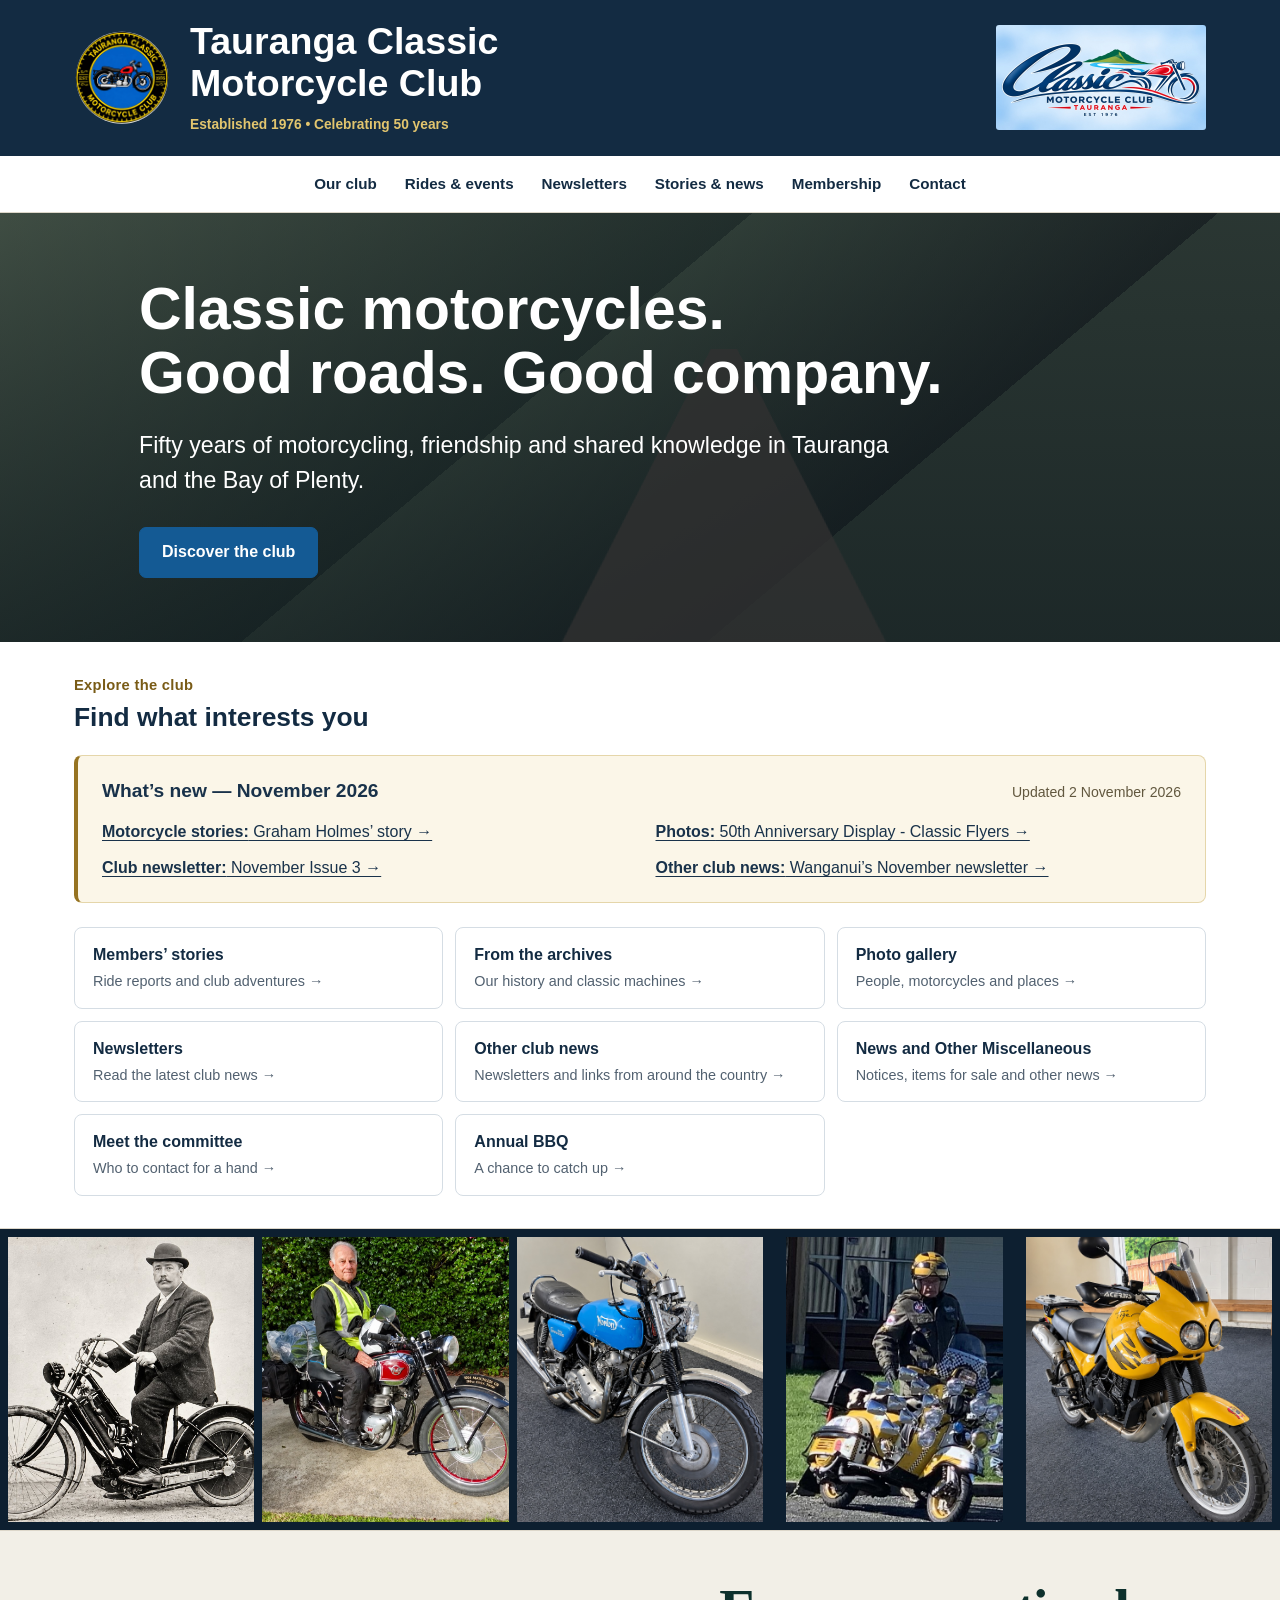
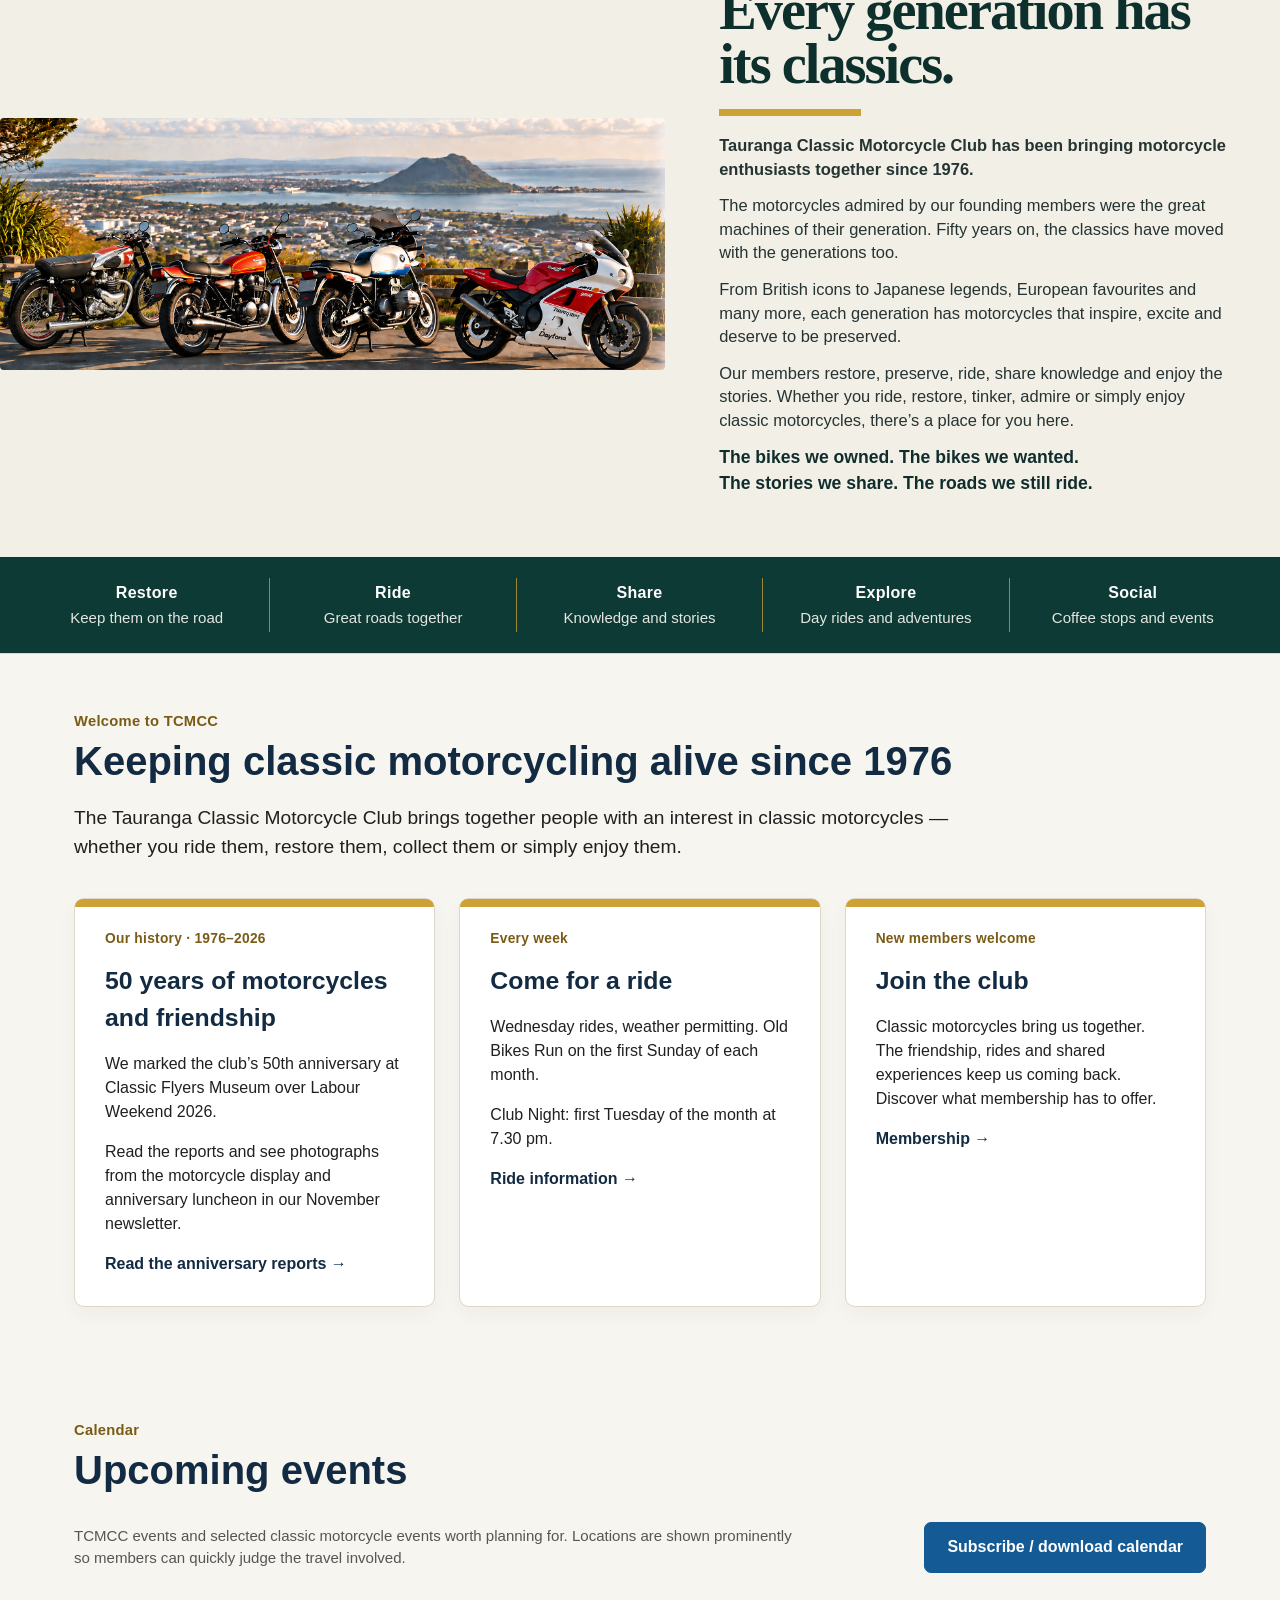
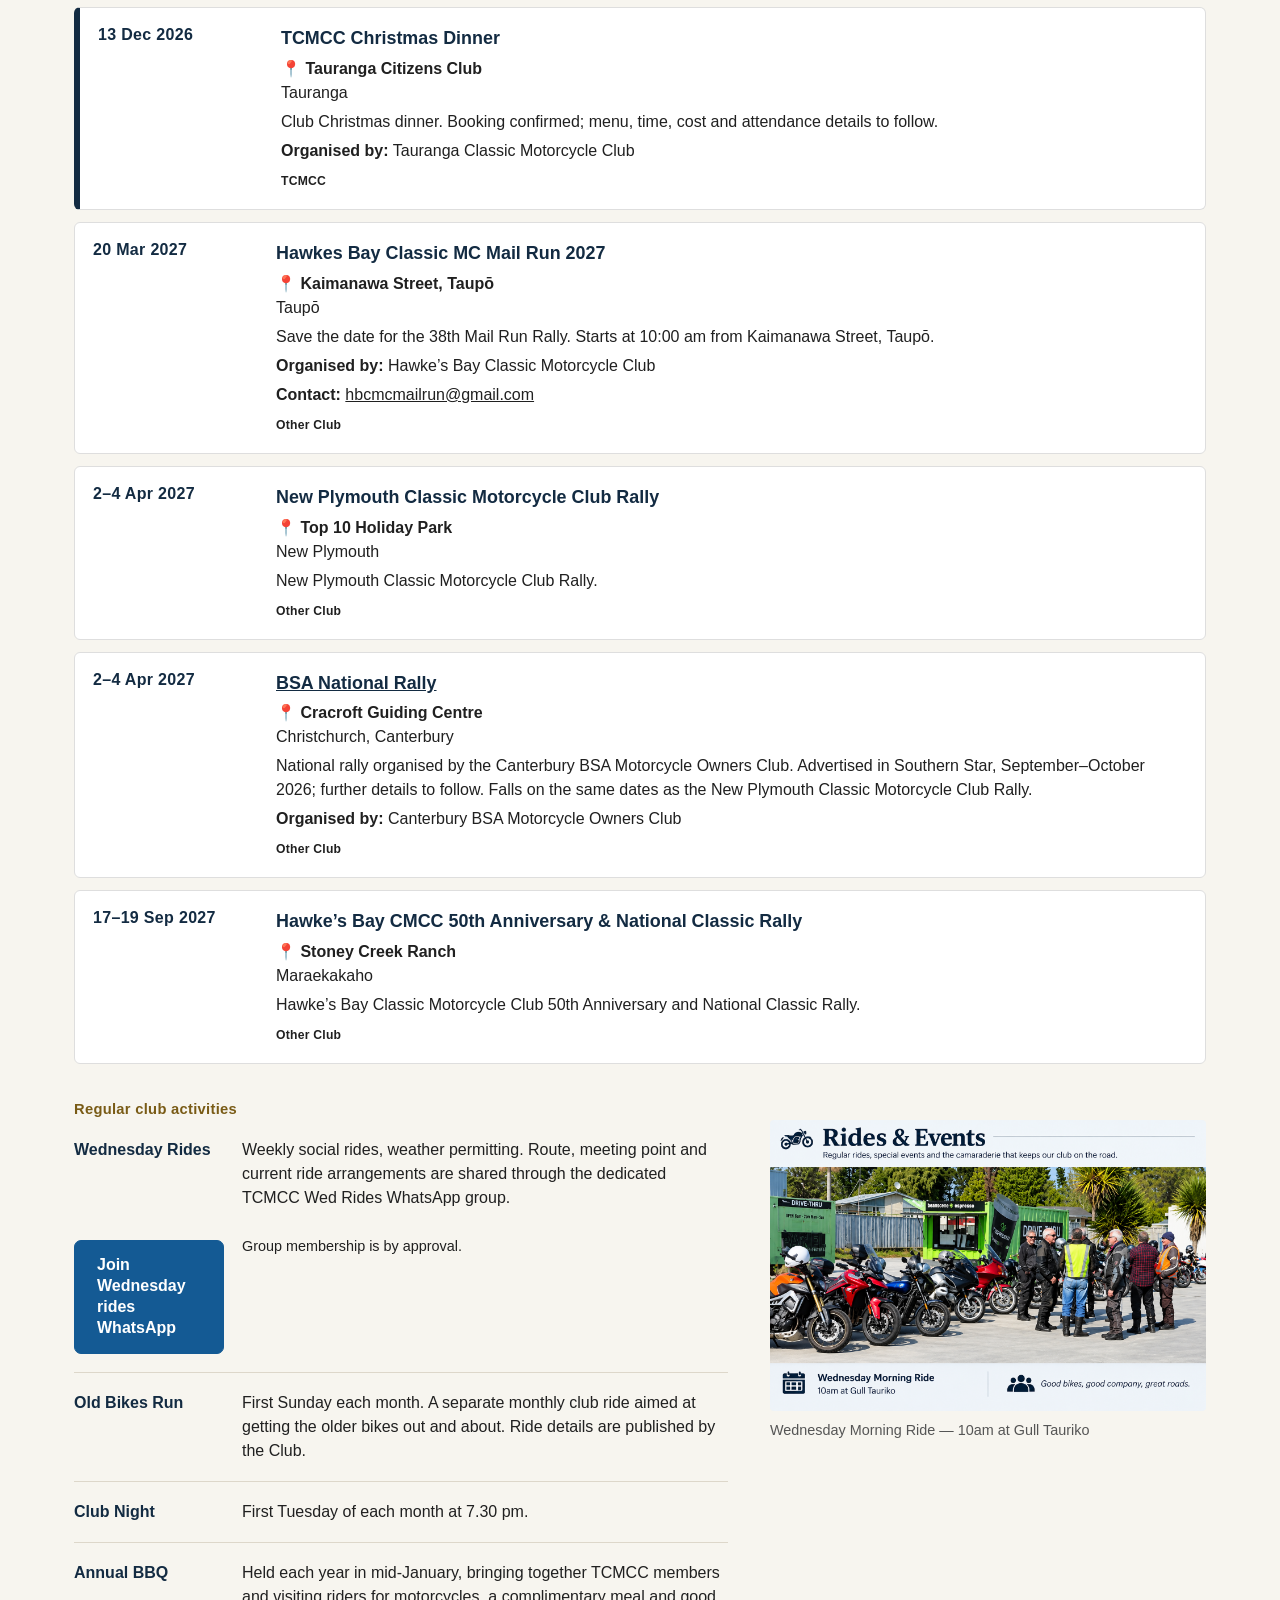
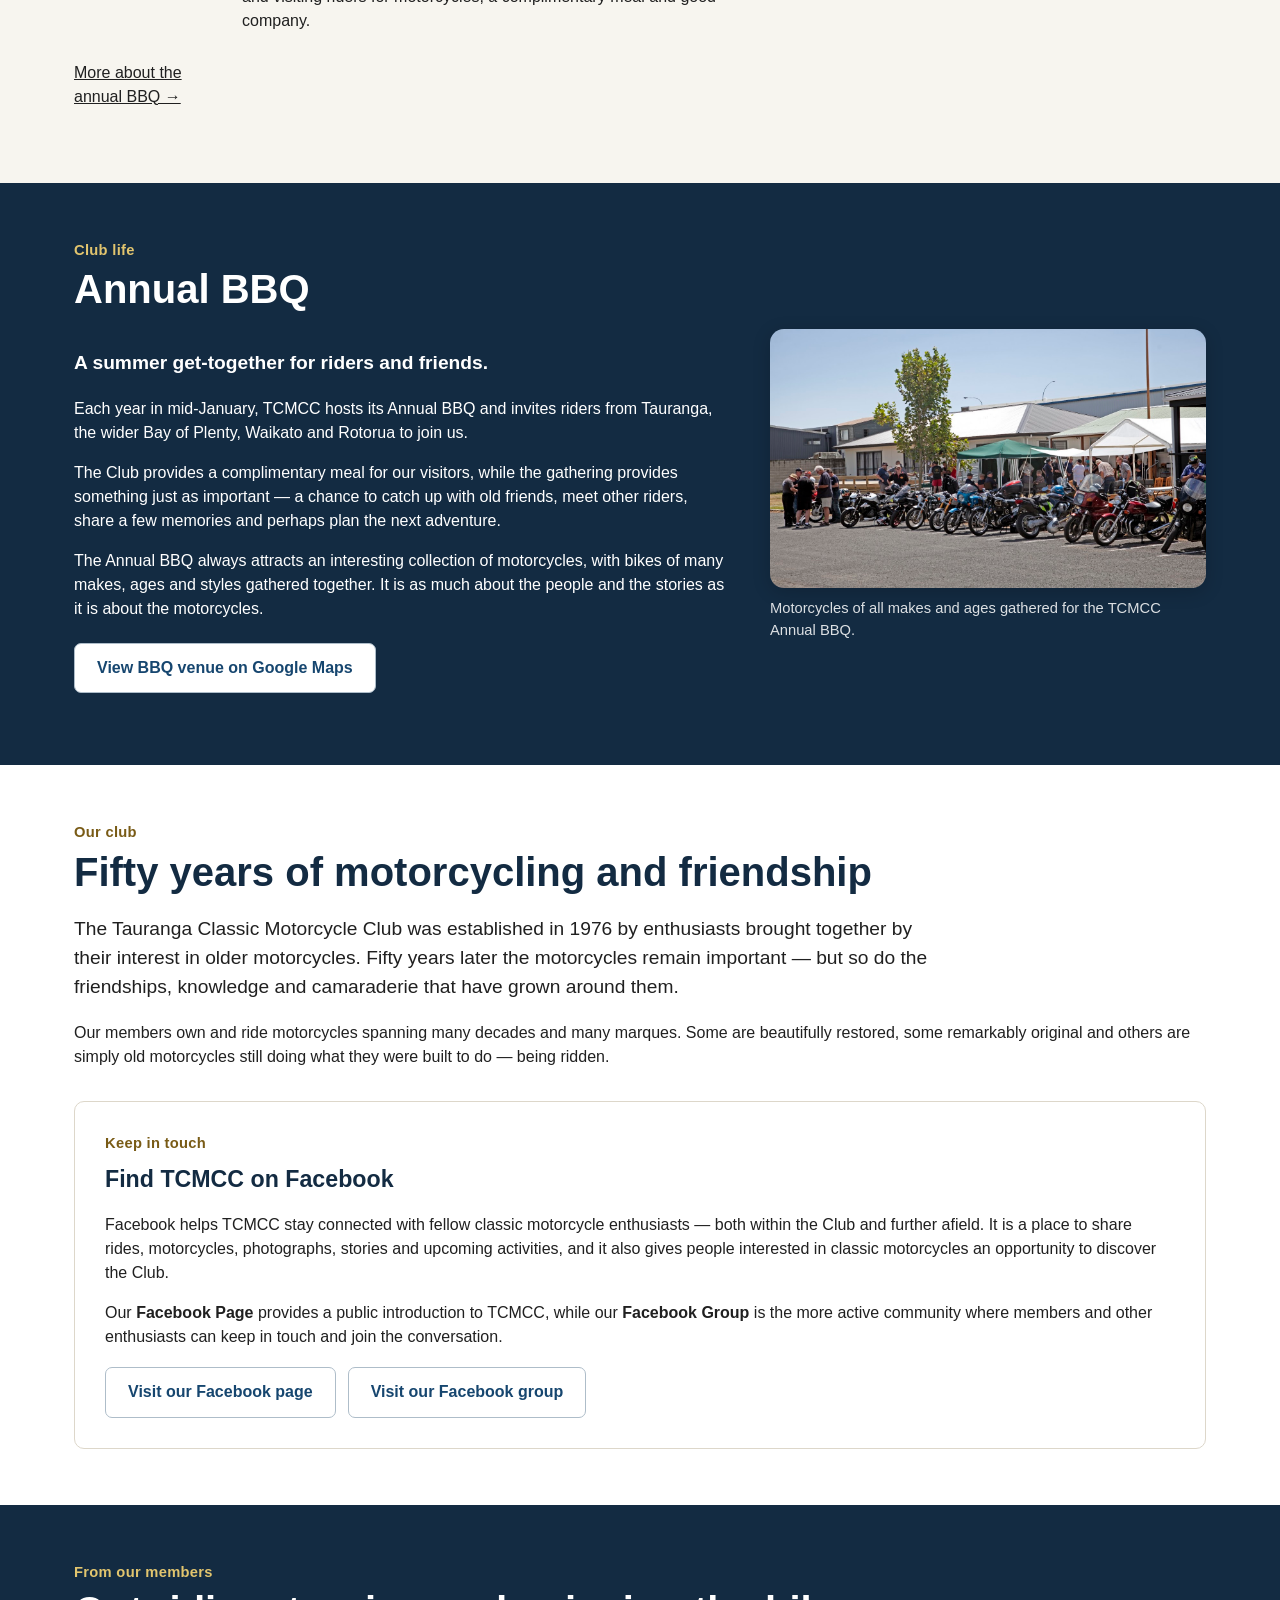
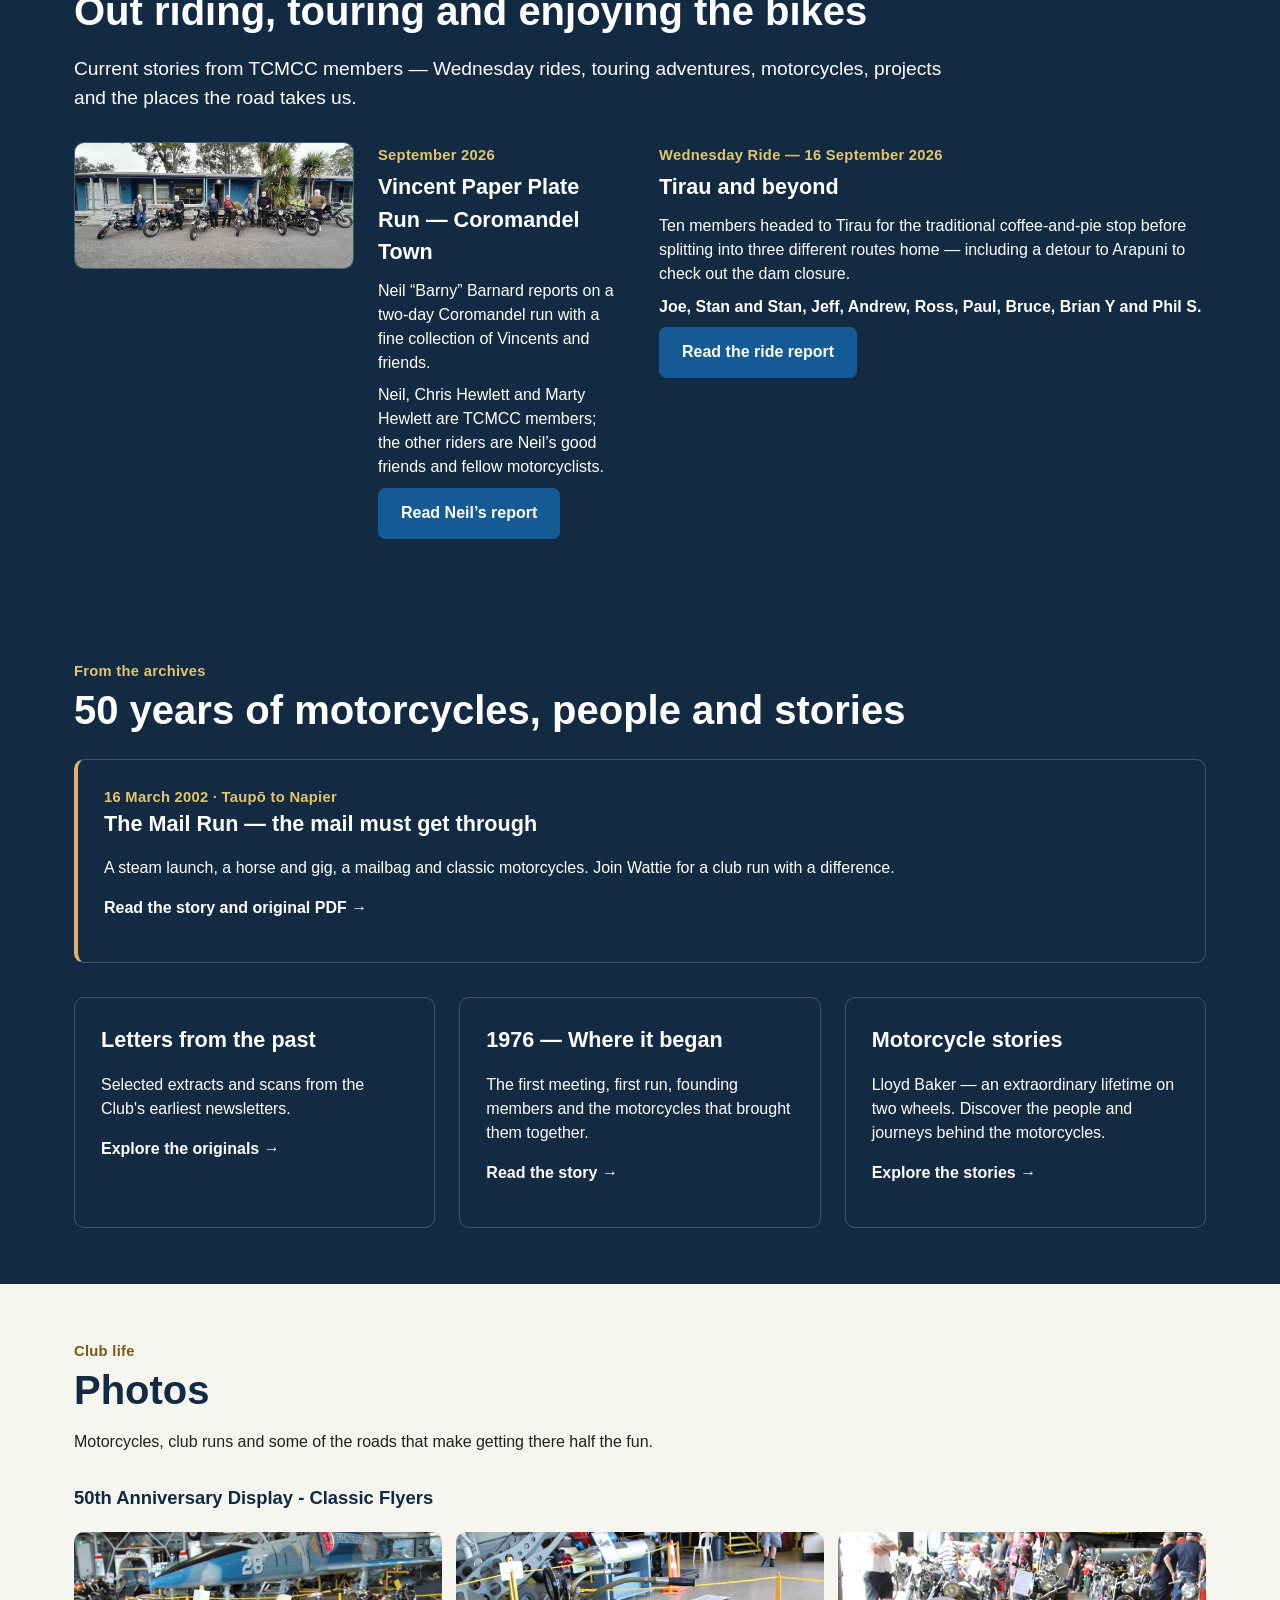
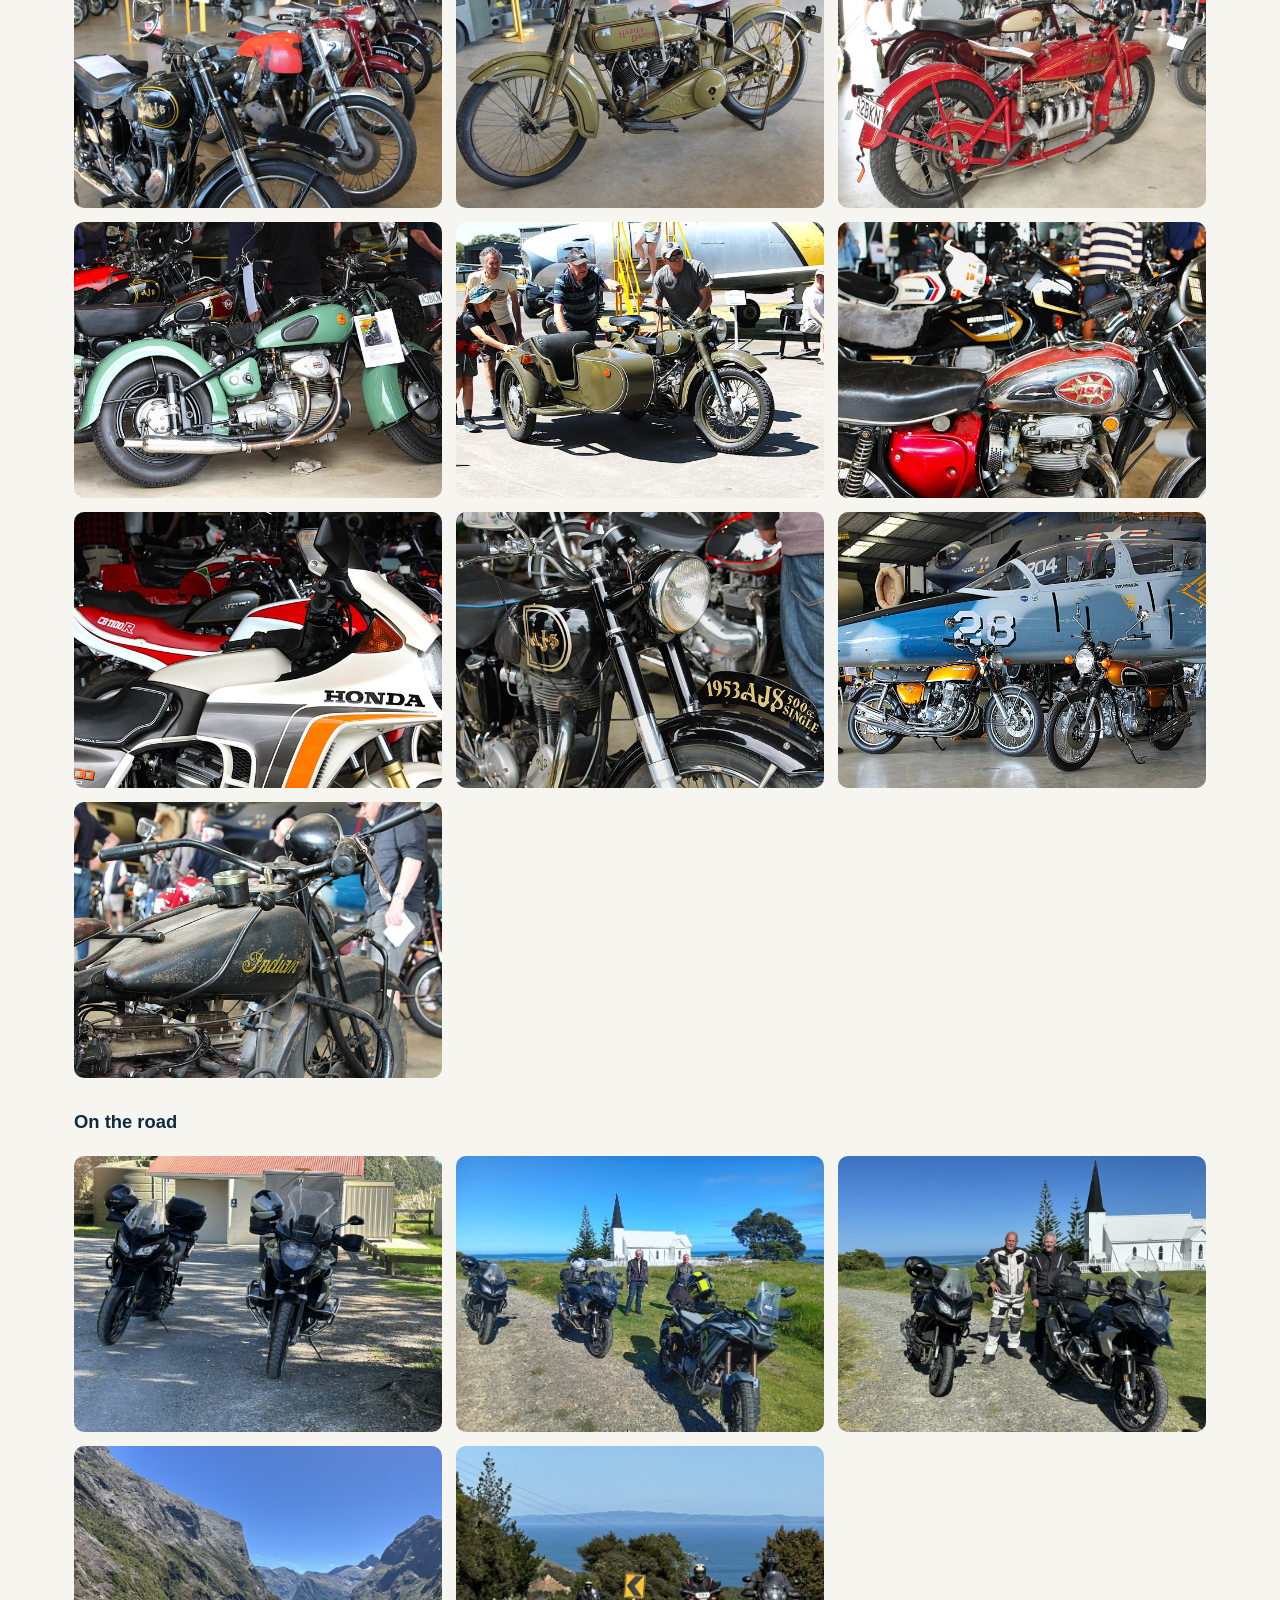
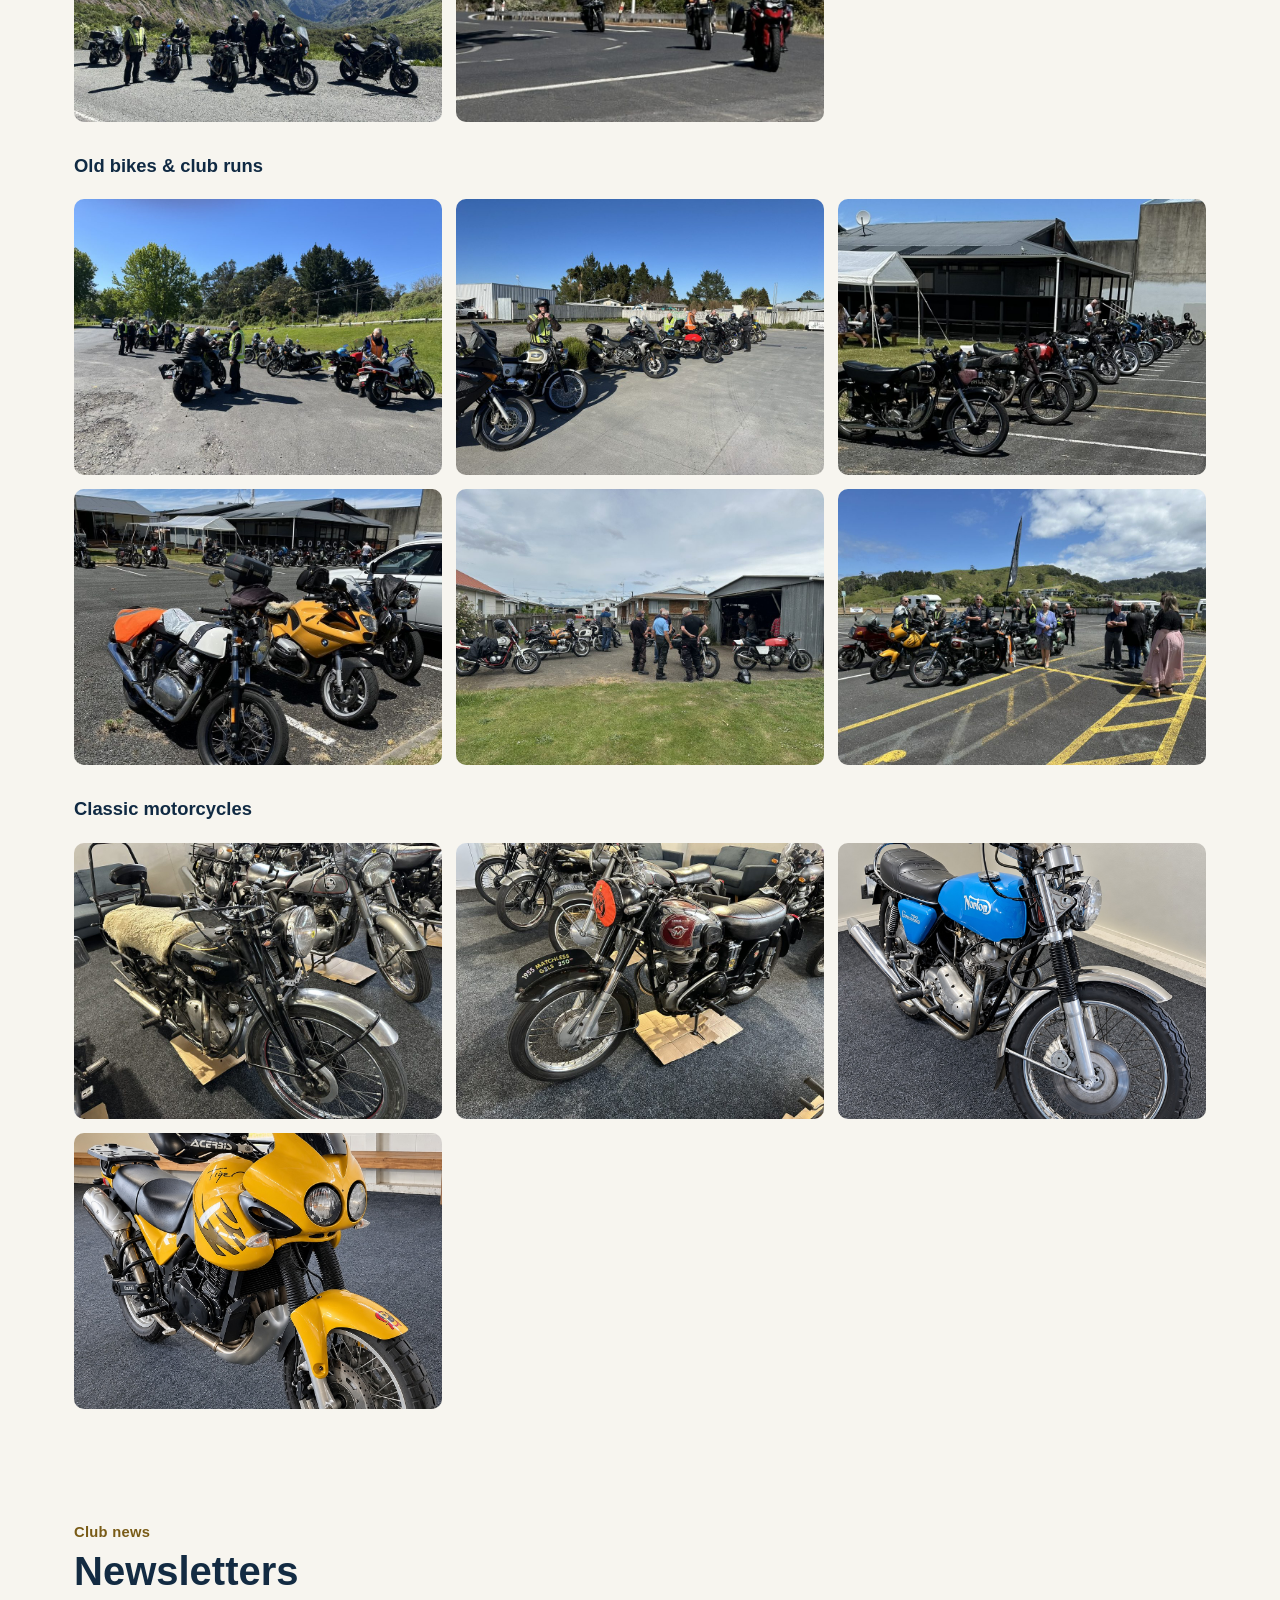
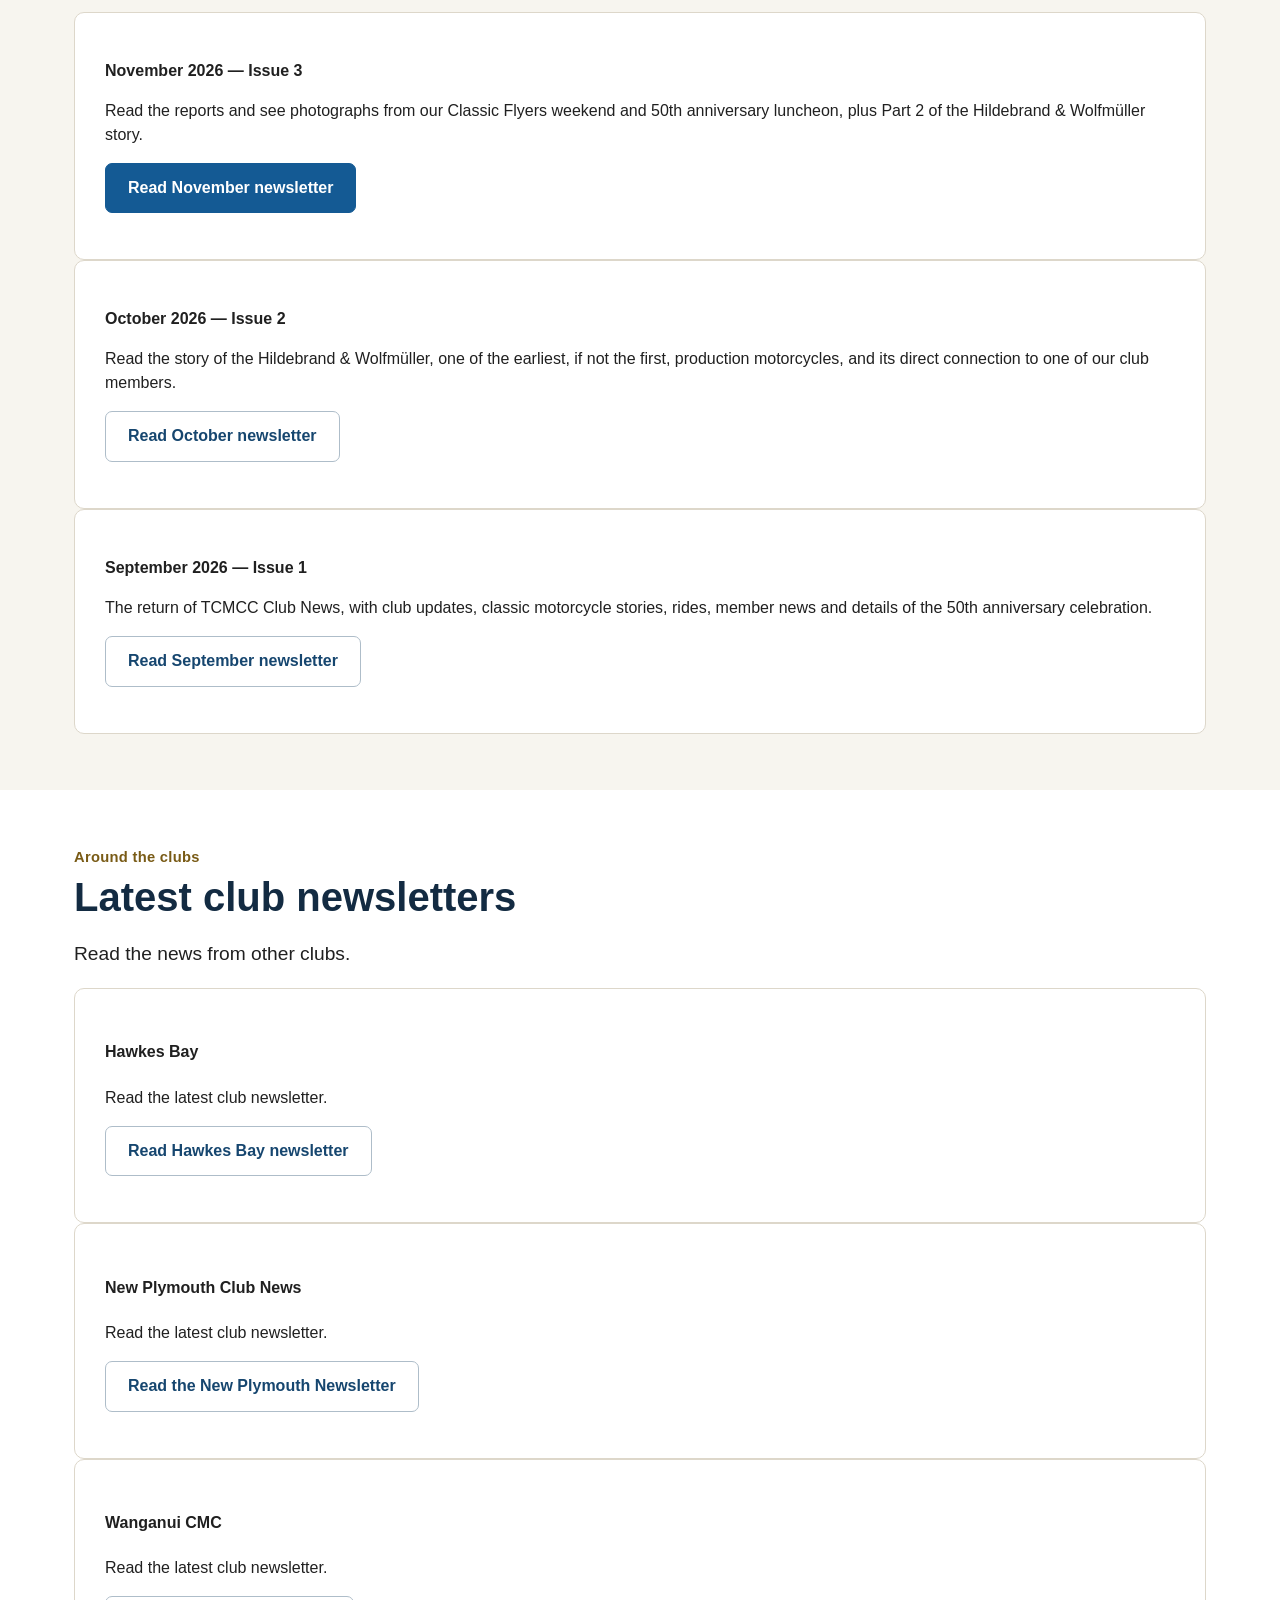
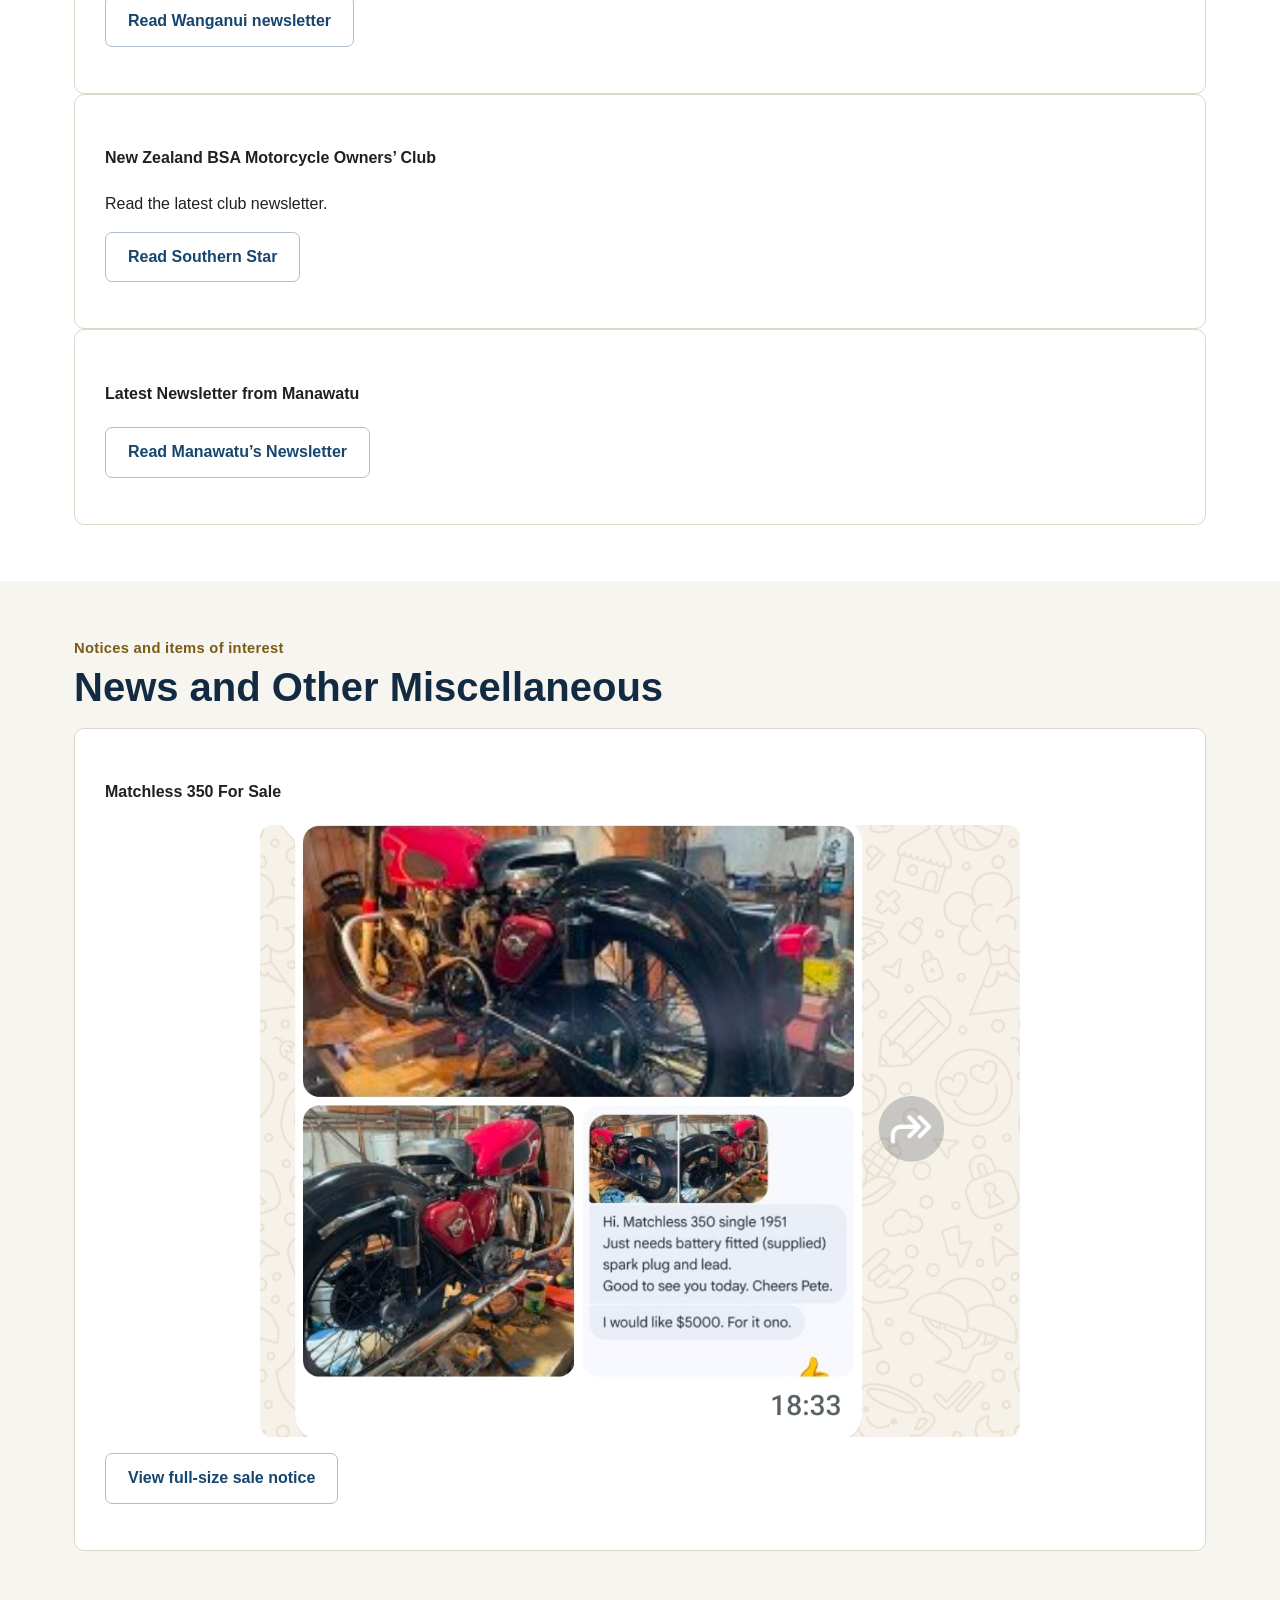
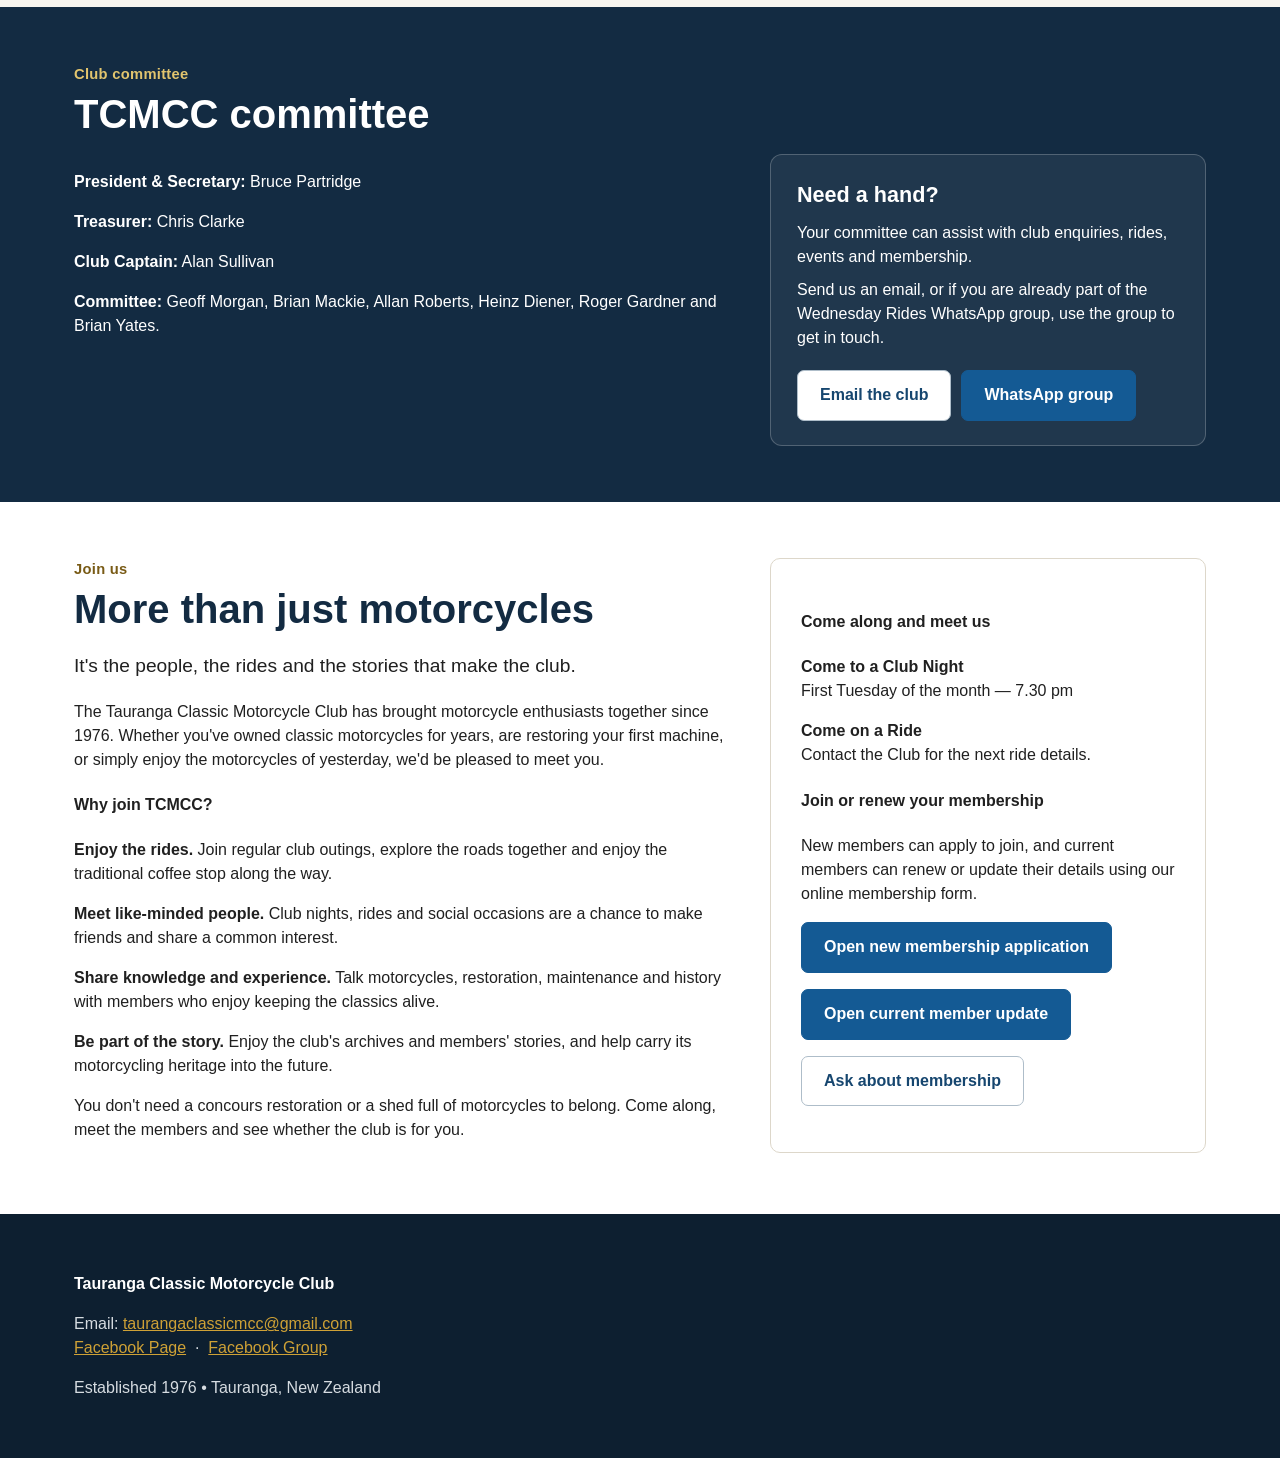
==== index.html @ df5021e1 "Refresh cached header styles on mobile browsers" ====
<!DOCTYPE html>
<html lang="en">
<head>
<meta charset="utf-8">
<meta name="viewport" content="width=device-width, initial-scale=1">
<title>Tauranga Classic Motorcycle Club | Classic motorcycles Bay of Plenty NZ</title>
<meta name="description" content="Tauranga Classic Motorcycle Club (TCMCC), established in 1976. Classic motorcycles, club rides, events, archives, membership and 50 years of club history in Tauranga, New Zealand.">
<link rel="canonical" href="https://tcmcc.org.nz/">
<meta name="robots" content="index,follow,max-image-preview:large">
<meta property="og:type" content="website">
<meta property="og:site_name" content="Tauranga Classic Motorcycle Club">
<meta property="og:title" content="Tauranga Classic Motorcycle Club | Classic motorcycles Bay of Plenty NZ">
<meta property="og:description" content="Classic motorcycles, club rides, events, archives, membership and 50 years of TCMCC history in Tauranga, New Zealand.">
<meta property="og:url" content="https://tcmcc.org.nz/">
<meta property="og:image" content="https://tcmcc.org.nz/assets/tcmcc-new-logo-pale-blue.jpg">
<meta property="og:locale" content="en_NZ">
<meta name="twitter:card" content="summary_large_image">
<meta name="twitter:title" content="Tauranga Classic Motorcycle Club">
<meta name="twitter:description" content="Classic motorcycles, club rides, events, archives and membership in Tauranga, New Zealand.">
<meta name="twitter:image" content="https://tcmcc.org.nz/assets/tcmcc-new-logo-pale-blue.jpg">
<script type="application/ld+json">
{
  "@context": "https://schema.org",
  "@graph": [
    {
      "@type": "Organization",
      "@id": "https://tcmcc.org.nz/#organization",
      "name": "Tauranga Classic Motorcycle Club",
      "alternateName": "TCMCC",
      "url": "https://tcmcc.org.nz/",
      "email": "taurangaclassicmcc@gmail.com",
      "foundingDate": "1976",
      "sameAs": [
        "https://www.facebook.com/TaurangaClassic",
        "https://www.facebook.com/groups/921949925548002"
      ],
      "description": "Tauranga Classic Motorcycle Club brings together people with an interest in classic motorcycles, riding, restoration, history and fellowship.",
      "areaServed": {
        "@type": "Place",
        "name": "Tauranga and Bay of Plenty, New Zealand"
      }
    }
  ]
}
</script>
<style>
:root {
  --navy:#132b42;
  --navy2:#0d1f30;
  --gold:#cea136;
  --cream:#f7f5ef;
  --ink:#202020;
  --muted:#666;
  --white:#fff;
  --line:#ddd7ca;
}
*{box-sizing:border-box}
html{scroll-behavior:smooth}
section[id]{scroll-margin-top:70px}
body{margin:0;font-family:Arial,Helvetica,sans-serif;color:var(--ink);background:var(--cream);line-height:1.5}
a{color:inherit}
.wrap{max-width:1180px;margin:0 auto;padding:0 24px}
header{background:var(--navy);color:#fff}
.brand{display:flex;align-items:center;gap:22px;padding:18px 0}
.brand img{width:112px;height:112px;object-fit:contain}
.brand h1{margin:0;font-size:clamp(2rem,4vw,3.5rem);line-height:.98;letter-spacing:.02em}
.brand .sub{color:var(--gold);font-weight:700;letter-spacing:.08em;margin-top:10px}
nav{background:#fff;border-bottom:1px solid var(--line);position:sticky;top:0;z-index:20}
.navbar{display:flex;gap:20px;align-items:center;overflow-x:auto;white-space:nowrap;padding:0 24px}
.navbar a{text-decoration:none;color:var(--navy);font-weight:700;font-size:.88rem;padding:17px 0}
.navbar a:hover{color:var(--gold)}
.hero{min-height:510px;display:grid;place-items:center;position:relative;overflow:hidden;color:#fff;background:
linear-gradient(rgba(5,15,22,.45),rgba(5,15,22,.65)),
linear-gradient(140deg,#6f8068 0%,#38473d 42%,#526352 42%,#2d3431 68%,#49574a 68%)}
.hero:after{content:"";position:absolute;left:48%;bottom:-10%;width:220px;height:110%;background:#303030;transform:perspective(600px) rotateX(56deg);clip-path:polygon(42% 0,58% 0,100% 100%,0 100%);opacity:.8}
.hero .content{position:relative;z-index:2;max-width:1050px;width:100%;padding:80px 24px}
.hero h2{font-size:clamp(2.6rem,6vw,5rem);line-height:.98;margin:0 0 22px;text-transform:uppercase;max-width:900px}
.hero p{font-size:clamp(1.1rem,2.2vw,1.45rem);max-width:760px;margin-bottom:30px}
.button{display:inline-block;background:var(--gold);color:var(--navy);font-weight:800;text-decoration:none;padding:14px 22px;border-radius:7px}
.section{padding:72px 0}
.kicker{color:var(--gold);font-weight:800;letter-spacing:.08em;text-transform:uppercase;font-size:.92rem}
h3{font-size:clamp(2rem,4vw,3rem);color:var(--navy);margin:.35rem 0 1rem}
.lead{font-size:1.2rem;max-width:880px}
.cards{display:grid;grid-template-columns:repeat(3,1fr);gap:24px;margin-top:36px}
.card{background:#fff;border:1px solid var(--line);border-radius:10px;padding:30px;box-shadow:0 7px 20px rgba(0,0,0,.04);position:relative}
.card:before{content:"";position:absolute;left:0;right:0;top:0;height:8px;background:var(--gold);border-radius:10px 10px 0 0}
.card h4{color:var(--navy);font-size:1.55rem;margin:12px 0 8px}
.card .mini{color:var(--gold);font-weight:800;text-transform:uppercase;font-size:.86rem}
.card a{color:var(--navy);font-weight:800;text-decoration:none}
.band{background:var(--navy);color:#fff}
.band h3{color:#fff}
.columns{display:grid;grid-template-columns:1.2fr .8fr;gap:42px;align-items:start}
.panel{background:#fff;border:1px solid var(--line);border-radius:10px;padding:30px}
.event{display:grid;grid-template-columns:150px 1fr;gap:18px;padding:18px 0;border-bottom:1px solid var(--line)}
.event:last-child{border-bottom:0}
.event strong{color:var(--navy)}
.archive-grid{display:grid;grid-template-columns:repeat(3,1fr);gap:24px;margin-top:34px}
.archive-item{padding:26px;border:1px solid rgba(255,255,255,.2);border-radius:10px}
.archive-item h4{margin:0 0 8px;font-size:1.35rem;color:#fff}
footer{background:var(--navy2);color:#d6dce1;padding:42px 0}
footer strong{color:#fff}
footer a{color:var(--gold)}
.notice{font-size:.88rem;color:var(--muted);margin-top:24px}
.photo-placeholder{height:260px;border-radius:10px;background:linear-gradient(135deg,#9ba58d,#576858);display:grid;place-items:center;color:white;font-weight:800;text-align:center;padding:20px}

.anniversary-feature{display:grid;grid-template-columns:minmax(280px,.78fr) minmax(0,1.22fr);gap:46px;align-items:start}
.anniversary-poster{background:#fff;border-radius:10px;padding:10px;box-shadow:0 10px 28px rgba(0,0,0,.24)}
.anniversary-poster img{display:block;width:100%;height:auto;border-radius:5px}
.anniversary-poster-links{display:flex;gap:12px;flex-wrap:wrap;margin-top:16px}
.anniversary-copy .lead{max-width:none}
.anniversary-copy p{font-size:1.06rem}
.anniversary-highlight{margin-top:24px;padding:20px 22px;border:1px solid rgba(206,161,54,.55);border-radius:10px;background:rgba(255,255,255,.07)}
.anniversary-highlight strong{color:var(--gold)}
@media(max-width:850px){
  .anniversary-feature{grid-template-columns:1fr}
  .anniversary-poster{max-width:620px;margin:0 auto}
}

@media (max-width:850px){
  .cards,.archive-grid,.columns{grid-template-columns:1fr}
  .brand img{width:86px;height:86px}
  .event{grid-template-columns:1fr;gap:4px}
}

    .photo-grid{display:grid;grid-template-columns:repeat(3,1fr);gap:14px;margin-top:20px}
    .photo-grid a{display:block;overflow:hidden;border-radius:10px;background:#eee;aspect-ratio:4/3}
    .photo-grid img{width:100%;height:100%;object-fit:cover;display:block;transition:transform .2s ease}
    .photo-grid a:hover img{transform:scale(1.025)}
    .gallery-group{margin-top:30px}
    .gallery-group h4{margin:0 0 8px;color:#102a43;font-size:1.15rem}
    @media(max-width:800px){.photo-grid{grid-template-columns:repeat(2,1fr)}}
    @media(max-width:520px){.photo-grid{grid-template-columns:1fr}}


    .classic-era-strip{
      background:var(--navy2);
      padding:8px;
    }
    .classic-era-grid{
      max-width:1700px;
      margin:0 auto;
      display:grid;
      grid-template-columns:repeat(5,1fr);
      gap:8px;
    }
    .classic-era-grid img{
      width:100%;
      height:285px;
      object-fit:cover;
      display:block;
    }
    .classic-era-grid img:nth-child(2){
      object-fit:cover;
      object-position:40% center;
    }
    .classic-era-grid img:nth-child(4){
      object-fit:contain;
      object-position:center center;
      background:var(--navy2);
    }
    @media(max-width:800px){
      .classic-era-grid{
        display:flex;
        overflow-x:auto;
        scroll-snap-type:x mandatory;
      }
      .classic-era-grid img{
        flex:0 0 72vw;
        width:72vw;
        height:auto;
        aspect-ratio:4/3;
        scroll-snap-align:start;
      }
    }


/* Who We Are — added from the preserved working homepage */
.who-section{background:#f2efe7;border-top:1px solid var(--line);border-bottom:1px solid var(--line)}
.who-grid{max-width:1400px;margin:0 auto;display:grid;grid-template-columns:minmax(0,1.08fr) minmax(390px,.92fr);align-items:center}
.who-visual{padding:40px 26px 40px 0;display:flex;align-items:center;justify-content:center}
.who-visual img{display:block;width:100%;height:auto;max-height:430px;object-fit:contain;object-position:center;border-radius:4px}
.who-copy{padding:52px 48px 48px 28px}
.who-copy h2{font-family:Georgia,'Times New Roman',serif;font-size:clamp(2.7rem,4.4vw,5rem);line-height:.96;letter-spacing:-.035em;color:#0d302c;margin:0 0 18px;max-width:650px}
.who-rule{width:142px;height:7px;background:var(--gold);margin:0 0 18px}
.who-intro{font-size:1.14rem;font-weight:800;line-height:1.28;color:#102d2c;margin:0 0 14px}
.who-copy p{font-size:1.03rem;line-height:1.43;margin:0 0 13px;color:#253332}
.who-tagline{font-weight:800;color:#102d2c!important;font-size:1.1rem!important;margin-top:4px!important}
.who-values{background:#0d3a35;color:#fff;display:grid;grid-template-columns:repeat(5,1fr);padding:21px max(24px,calc((100vw - 1320px)/2));gap:0}
.who-value{text-align:center;padding:3px 18px;border-right:1px solid rgba(206,161,54,.75)}
.who-value:last-child{border-right:0}
.who-value strong{display:block;color:#fff;font-size:1rem;letter-spacing:.045em;margin-bottom:2px}
.who-value span{display:block;color:#e4e6df;font-size:.94rem}
@media(max-width:980px){
  .who-grid{grid-template-columns:1fr}
  .who-visual{padding:30px 24px 10px}
  .who-visual img{max-height:none;width:100%}
  .who-copy{padding:34px 28px 40px}
  .who-copy h2{font-size:clamp(2.6rem,9vw,4.5rem)}
  .who-values{grid-template-columns:repeat(2,1fr);padding:14px 20px}
  .who-value{border-right:0;border-bottom:1px solid rgba(206,161,54,.45);padding:13px 10px}
  .who-value:last-child{grid-column:1/-1;border-bottom:0}
}
@media(max-width:560px){
  .who-visual{padding:22px 16px 6px}
  .who-copy{padding:28px 20px 32px}
  .who-copy h2{font-size:2.5rem}
  .who-values{grid-template-columns:1fr}
  .who-value,.who-value:last-child{grid-column:auto;border-bottom:1px solid rgba(206,161,54,.42)}
  .who-value:last-child{border-bottom:0}
}


.calendar-toolbar{display:flex;gap:12px;align-items:center;justify-content:space-between;flex-wrap:wrap;margin:0 0 22px}
.calendar-note{font-size:.94rem;color:#555;max-width:720px}
.calendar-list{display:grid;gap:12px}
.calendar-event{display:grid;grid-template-columns:165px 1fr;gap:18px;padding:17px 18px;border:1px solid #dedede;border-radius:6px;background:#fff}
.calendar-event.tcmcc{border-left:6px solid var(--navy)}
.calendar-date{font-weight:800;line-height:1.25;color:var(--navy);text-transform:uppercase;white-space:nowrap}
.calendar-body h4{margin:0 0 5px;color:var(--navy);font-size:1.12rem}
.calendar-location{font-weight:700;margin-bottom:5px}
.calendar-body p{margin:0 0 5px}
.calendar-tag{display:inline-block;font-size:.76rem;font-weight:800;letter-spacing:.04em;text-transform:uppercase;margin-top:4px}
.regular-activities{margin-top:34px}
@media(max-width:650px){.calendar-event{grid-template-columns:1fr;gap:6px}.calendar-date{font-size:.92rem}}


/* v8 targeted refinements */
.committee-help{
  padding:24px 26px;
  border:1px solid rgba(255,255,255,.22);
  border-radius:12px;
  background:rgba(255,255,255,.06);
}
.committee-help h4{margin:0 0 10px;color:#fff;font-size:1.35rem}
.committee-help p{color:#fff;margin:.55rem 0}
.committee-help .button{margin-top:6px}

.member-stories-grid{
  display:grid;
  grid-template-columns:repeat(2,minmax(0,1fr));
  gap:38px;
  margin-top:30px;
}
.member-story-preview{
  display:grid;
  grid-template-columns:minmax(280px,48%) 1fr;
  gap:24px;
  align-items:start;
}
.member-story-preview img{
  width:100%;
  height:auto;
  object-fit:contain;
  display:block;
  border-radius:10px;
  border:1px solid rgba(255,255,255,.22);
}
.member-story-copy{padding:2px 0 0}
.member-story-copy h4{margin:5px 0 10px;color:#fff;font-size:1.35rem}
.member-story-copy p{margin:.55rem 0;color:#fff}
.member-story-copy .kicker{margin-top:0}
@media(max-width:850px){
  .member-stories-grid{grid-template-columns:1fr}
}
@media(max-width:600px){
  .member-story-preview{grid-template-columns:1fr}
}

</style>
<link rel="stylesheet" href="tcmcc-mobile.css">
<link rel="icon" type="image/svg+xml" href="favicon.svg">
<link rel="icon" type="image/png" href="assets/tcmcc-badge.png">
<link rel="stylesheet" href="review.css?v=20261102-mobile-header-2">
<style>
.latest-updates{margin:0 0 24px;padding:22px 24px;background:#fbf6e8;border:1px solid #e5d6aa;border-left:4px solid #967321;border-radius:8px}
.latest-updates-header{display:flex;align-items:baseline;justify-content:space-between;gap:8px 20px;flex-wrap:wrap}
.topics .latest-updates h3{margin:0;color:#19324a;font-size:1.2rem;line-height:1.35}
.latest-updates time{font-size:.88rem;color:#62583f}
.latest-updates ul{display:grid;grid-template-columns:repeat(2,minmax(0,1fr));gap:12px 28px;list-style:none;margin:16px 0 0;padding:0}
.latest-updates a{display:block;color:#19324a;text-decoration:underline;text-underline-offset:3px;line-height:1.5}
.latest-updates a:hover{color:#795b16}
@media(max-width:650px){.latest-updates{padding:18px}.latest-updates ul{grid-template-columns:1fr}}
</style>

</head>
<body>
<a class="skip-link" href="#main">Skip to content</a>
<header>
  <div class="wrap brand">
    <img src="assets/tcmcc-badge.png" alt="Tauranga Classic Motorcycle Club badge">
    <div>
      <h1>Tauranga Classic<br>Motorcycle Club</h1>
      <div class="sub">Established 1976 • Celebrating 50 years</div>
    </div>
    <img class="brand-new-logo" src="assets/tcmcc-new-logo-pale-blue.jpg" alt="Classic Motorcycle Club Tauranga — established 1976" width="840" height="420">
  </div>
</header>

<nav aria-label="Main navigation"><div class="wrap navbar"><a href="#who-we-are">Our club</a><a href="#calendar">Rides & events</a><a href="#newsletters">Newsletters</a><a href="#topics">Stories & news</a><a href="#join">Membership</a><a href="#contact">Contact</a></div></nav>

<main id="main">
<section id="home" class="hero">
  <div class="content">
    <h2>Classic motorcycles.<br>Good roads. Good company.</h2>
    <p>Fifty years of motorcycling, friendship and shared knowledge in Tauranga and the Bay of Plenty.</p>
    <a class="button" href="#who-we-are">Discover the club</a>
  </div>
</section>

<section id="topics" class="topics section"><div class="wrap"><div class="kicker">Explore the club</div><h2>Find what interests you</h2>
<!-- Replace these highlights and the update date when new material is added. -->
<aside class="latest-updates" aria-labelledby="latest-updates-title">
  <div class="latest-updates-header">
    <h3 id="latest-updates-title">What’s new — November 2026</h3>
    <time datetime="2026-11-02">Updated 2 November 2026</time>
  </div>
  <ul>
    <li><a href="graham-holmes.html"><strong>Motorcycle stories:</strong> Graham Holmes’ story →</a></li>
    <li><a href="#classic-flyers-50th"><strong>Photos:</strong> 50th Anniversary Display - Classic Flyers →</a></li>
    <li><a href="newsletters/TCMCC%20November%202026%20Newsletter.pdf" target="_blank" rel="noopener"><strong>Club newsletter:</strong> November Issue 3 →</a></li>
    <li><a href="other-club-news/wanganui-cmc-november-2026.pdf" target="_blank" rel="noopener"><strong>Other club news:</strong> Wanganui’s November newsletter →</a></li>
  </ul>
</aside>
<div class="topic-links"><a href="#from-our-members">Members’ stories <span>Ride reports and club adventures →</span></a><a href="#from-the-archives">From the archives <span>Our history and classic machines →</span></a><a href="#photos">Photo gallery <span>People, motorcycles and places →</span></a><a href="#newsletters">Newsletters <span>Read the latest club news →</span></a><a href="#other-club-news">Other club news <span>Newsletters and links from around the country →</span></a><a href="#news-and-other-miscellaneous">News and Other Miscellaneous <span>Notices, items for sale and other news →</span></a><a href="#committee">Meet the committee <span>Who to contact for a hand →</span></a><a href="#annual-bbq">Annual BBQ <span>A chance to catch up →</span></a></div></div></section>
<section class="classic-era-strip" aria-label="Classic motorcycles through the eras">
  <div class="classic-era-grid">
    <img src="assets/eras/potter-early-motorcycle.jpg" alt="Early pioneering motorcycle">
    <img src="assets/eras/ray-knowles.jpg" alt="Ray Knowles on his 1954 Matchless G9" width="1200" height="900">
    <img src="assets/gallery/norton-classic.jpg" alt="Classic Norton motorcycle">
    <img src="assets/eras/custom-scooter.jpg" alt="Custom classic scooter">
    <img src="assets/gallery/triumph-tiger.jpg" alt="Yellow Triumph Tiger">
  </div>
</section>

<section id="who-we-are" class="who-section" aria-labelledby="who-title">
  <div class="who-grid">
    <div class="who-visual">
      <img src="assets/tauranga-motorcycles-matchless-reference.png" alt="Four classic motorcycles with Tauranga and Mount Maunganui in the background">
    </div>
    <div class="who-copy">
      <h2 id="who-title">Every generation has its classics.</h2>
      <div class="who-rule"></div>
      <p class="who-intro">Tauranga Classic Motorcycle Club has been bringing motorcycle enthusiasts together since 1976.</p>
      <p>The motorcycles admired by our founding members were the great machines of their generation. Fifty years on, the classics have moved with the generations too.</p>
      <p>From British icons to Japanese legends, European favourites and many more, each generation has motorcycles that inspire, excite and deserve to be preserved.</p>
      <p>Our members restore, preserve, ride, share knowledge and enjoy the stories. Whether you ride, restore, tinker, admire or simply enjoy classic motorcycles, there’s a place for you here.</p>
      <p class="who-tagline">The bikes we owned. The bikes we wanted.<br>The stories we share. The roads we still ride.</p>
    </div>
  </div>
  <div class="who-values" aria-label="What the club is about">
    <div class="who-value"><strong>Restore</strong><span>Keep them on the road</span></div>
    <div class="who-value"><strong>Ride</strong><span>Great roads together</span></div>
    <div class="who-value"><strong>Share</strong><span>Knowledge and stories</span></div>
    <div class="who-value"><strong>Explore</strong><span>Day rides and adventures</span></div>
    <div class="who-value"><strong>Social</strong><span>Coffee stops and events</span></div>
  </div>
</section>



<section class="section">
  <div class="wrap">
    <div class="kicker">Welcome to TCMCC</div>
    <h3>Keeping classic motorcycling alive since 1976</h3>
    <p class="lead">The Tauranga Classic Motorcycle Club brings together people with an interest in classic motorcycles — whether you ride them, restore them, collect them or simply enjoy them.</p>

    <div class="cards">
      <article class="card" id="anniversary-summary">
        <span id="anniversary"></span><span id="anniversary-detail"></span>
        <div class="mini">Our history · 1976–2026</div>
        <h4>50 years of motorcycles and friendship</h4>
        <p>We marked the club’s 50th anniversary at Classic Flyers Museum over Labour Weekend 2026.</p>
        <p>Read the reports and see photographs from the motorcycle display and anniversary luncheon in our November newsletter.</p>
        <a href="newsletters/TCMCC%20November%202026%20Newsletter.pdf" target="_blank" rel="noopener">Read the anniversary reports →</a>
      </article>
      <article class="card">
        <div class="mini">Every week</div>
        <h4>Come for a ride</h4>
        <p>Wednesday rides, weather permitting. Old Bikes Run on the first Sunday of each month.</p>
        <p>Club Night: first Tuesday of the month at 7.30 pm.</p>
        <a href="#regular-activities">Ride information →</a>
      </article>
      <article class="card">
        <div class="mini">New members welcome</div>
        <h4>Join the club</h4>
        <p>Classic motorcycles bring us together. The friendship, rides and shared experiences keep us coming back. Discover what membership has to offer.</p>
        <a href="#join">Membership →</a>
      </article>
    </div>
  </div>
</section>

<section id="calendar" class="section">
  <div class="wrap">
    <div class="kicker">Calendar</div>
    <h3>Upcoming events</h3>
    <div class="calendar-toolbar">
      <p class="calendar-note">TCMCC events and selected classic motorcycle events worth planning for. Locations are shown prominently so members can quickly judge the travel involved.</p>
      <a class="button" href="tcmcc-events.ics">Subscribe / download calendar</a>
    </div>
    <div id="calendar-list" class="calendar-list" aria-live="polite"></div>

    <div class="regular-activities" id="regular-activities">
      <div class="kicker">Regular club activities</div>
      <div class="columns">
        <div>
          <div class="event">
            <strong>Wednesday Rides</strong>
            <span>Weekly social rides, weather permitting. Route, meeting point and current ride arrangements are shared through the dedicated TCMCC Wed Rides WhatsApp group.</span>
            <span style="margin-top:12px"><a class="button" href="https://chat.whatsapp.com/KW26UuePhnB6sNaue7dS4B?mode=gi_t" target="_blank" rel="noopener">Join Wednesday rides WhatsApp</a></span>
            <span style="margin-top:8px;font-size:.9rem">Group membership is by approval.</span>
          </div>
          <div class="event"><strong>Old Bikes Run</strong><span>First Sunday each month. A separate monthly club ride aimed at getting the older bikes out and about. Ride details are published by the Club.</span></div>
          <div class="event"><strong>Club Night</strong><span>First Tuesday of each month at 7.30 pm.</span></div>
          <div class="event"><strong>Annual BBQ</strong><span>Held each year in mid-January, bringing together TCMCC members and visiting riders for motorcycles, a complimentary meal and good company.</span><span style="margin-top:10px"><a href="#annual-bbq">More about the annual BBQ →</a></span></div>
        </div>
        <figure style="margin:0">
          <img src="assets/wednesday-morning-ride-gull-tauriko.png" alt="TCMCC Wednesday riders gathered with their motorcycles at Gull Tauriko" style="width:100%;height:auto;display:block;border-radius:4px">
          <figcaption style="margin-top:.55rem;font-size:.9rem;color:#555">Wednesday Morning Ride — 10am at Gull Tauriko</figcaption>
        </figure>
      </div>
    </div>
  </div>
</section>


<section id="annual-bbq" class="section band">
  <div class="wrap">
    <div class="kicker">Club life</div>
    <h3>Annual BBQ</h3>
    <div class="columns">
      <div>
        <p class="lead"><strong>A summer get-together for riders and friends.</strong></p>
        <p>Each year in mid-January, TCMCC hosts its Annual BBQ and invites riders from Tauranga, the wider Bay of Plenty, Waikato and Rotorua to join us.</p>
        <p>The Club provides a complimentary meal for our visitors, while the gathering provides something just as important — a chance to catch up with old friends, meet other riders, share a few memories and perhaps plan the next adventure.</p>
        <p>The Annual BBQ always attracts an interesting collection of motorcycles, with bikes of many makes, ages and styles gathered together. It is as much about the people and the stories as it is about the motorcycles.</p>
        <p style="margin-top:22px"><a class="button secondary" href="https://maps.app.goo.gl/vc6PsEFtAFCFn8fM7" target="_blank" rel="noopener">View BBQ venue on Google Maps</a></p>
      </div>
      <div>
        <figure style="margin:0">
          <img src="assets/tcmcc-annual-bbq.jpg"
               alt="Motorcycles of many makes and ages gathered with riders at the TCMCC Annual BBQ"
               style="display:block;width:100%;height:auto;border-radius:14px;box-shadow:0 4px 18px rgba(0,0,0,.18)">
          <figcaption style="margin-top:10px;font-size:.92rem;line-height:1.45;opacity:.85">
            Motorcycles of all makes and ages gathered for the TCMCC Annual BBQ.
          </figcaption>
        </figure>
      </div>
    </div>
  </div>
</section>

<section id="club" class="section" style="background:#fff">
  <div class="wrap">
    <div class="kicker">Our club</div>
    <h3>Fifty years of motorcycling and friendship</h3>
    <p class="lead">The Tauranga Classic Motorcycle Club was established in 1976 by enthusiasts brought together by their interest in older motorcycles. Fifty years later the motorcycles remain important — but so do the friendships, knowledge and camaraderie that have grown around them.</p>
    <p>Our members own and ride motorcycles spanning many decades and many marques. Some are beautifully restored, some remarkably original and others are simply old motorcycles still doing what they were built to do — being ridden.</p>

    <div class="panel" style="margin-top:32px">
      <div class="kicker">Keep in touch</div>
      <h4 style="margin:8px 0 10px;color:var(--navy);font-size:1.45rem">Find TCMCC on Facebook</h4>
      <p>Facebook helps TCMCC stay connected with fellow classic motorcycle enthusiasts — both within the Club and further afield. It is a place to share rides, motorcycles, photographs, stories and upcoming activities, and it also gives people interested in classic motorcycles an opportunity to discover the Club.</p>
      <p>Our <strong>Facebook Page</strong> provides a public introduction to TCMCC, while our <strong>Facebook Group</strong> is the more active community where members and other enthusiasts can keep in touch and join the conversation.</p>
      <div style="display:flex;gap:12px;flex-wrap:wrap;margin-top:18px">
        <a class="button secondary" href="https://www.facebook.com/TaurangaClassic" target="_blank" rel="noopener">Visit our Facebook page</a>
        <a class="button secondary" href="https://www.facebook.com/groups/921949925548002" target="_blank" rel="noopener">Visit our Facebook group</a>
      </div>
    </div>
  </div>
</section>

<section id="from-our-members" class="section band">
  <div class="wrap">
    <div class="kicker">From our members</div>
    <h3>Out riding, touring and enjoying the bikes</h3>
    <p class="lead">Current stories from TCMCC members — Wednesday rides, touring adventures, motorcycles, projects and the places the road takes us.</p>

    <div class="member-stories-grid">
      <article class="member-story-preview">
        <img src="assets/member-stories/vincent-paper-plate-group.jpeg" alt="Vincent Paper Plate Run group at Coromandel Town" loading="lazy">
        <div class="member-story-copy">
          <div class="kicker">September 2026</div>
          <h4>Vincent Paper Plate Run — Coromandel Town</h4>
          <p>Neil “Barny” Barnard reports on a two-day Coromandel run with a fine collection of Vincents and friends.</p>
          <p>Neil, Chris Hewlett and Marty Hewlett are TCMCC members; the other riders are Neil’s good friends and fellow motorcyclists.</p>
          <p><a class="button" href="from-our-members.html#vincent">Read Neil’s report</a></p>
        </div>
      </article>

      <article class="member-story-preview">
        <div class="member-story-copy" style="grid-column:1/-1">
          <div class="kicker">Wednesday Ride — 16 September 2026</div>
          <h4>Tirau and beyond</h4>
          <p>Ten members headed to Tirau for the traditional coffee-and-pie stop before splitting into three different routes home — including a detour to Arapuni to check out the dam closure.</p>
          <p><strong>Joe, Stan and Stan, Jeff, Andrew, Ross, Paul, Bruce, Brian Y and Phil S.</strong></p>
          <p><a class="button" href="from-our-members.html#wednesday-ride">Read the ride report</a></p>
        </div>
      </article>
    </div>
  </div>
</section>

<section id="from-the-archives" class="section band">
  <div class="wrap">
    <div class="kicker">From the archives</div>
    <h3>50 years of motorcycles, people and stories</h3>
    <a class="archive-item mail-run-feature" href="mail-run-2002.html" style="display:block;color:inherit;text-decoration:none;margin-top:24px;border-left:4px solid #e0b26d">
      <div class="kicker">16 March 2002 · Taupō to Napier</div>
      <h4>The Mail Run — the mail must get through</h4>
      <p>A steam launch, a horse and gig, a mailbag and classic motorcycles. Join Wattie for a club run with a difference.</p>
      <p><strong>Read the story and original PDF →</strong></p>
    </a>
    <div class="archive-grid">
      <a class="archive-item" href="archive-1976.html#documents" style="color:inherit;text-decoration:none">
        <h4>Letters from the past</h4>
        <p>Selected extracts and scans from the Club's earliest newsletters.</p>
        <p><strong>Explore the originals →</strong></p>
      </a>
      <a class="archive-item" href="archive-1976.html#beginning" style="color:inherit;text-decoration:none">
        <h4>1976 — Where it began</h4>
        <p>The first meeting, first run, founding members and the motorcycles that brought them together.</p>
        <p><strong>Read the story →</strong></p>
      </a>
      <a class="archive-item" href="motorcycle-stories.html" style="color:inherit;text-decoration:none">
        <h4>Motorcycle stories</h4>
        <p>Lloyd Baker — an extraordinary lifetime on two wheels. Discover the people and journeys behind the motorcycles.</p>
        <p><strong>Explore the stories →</strong></p>
      </a>
    </div>
  </div>
</section>

<section id="photos" class="section">
  <div class="wrap">
    <div class="kicker">Club life</div>
    <h3>Photos</h3>
    <p>Motorcycles, club runs and some of the roads that make getting there half the fun.</p>
<div class="gallery-group" id="classic-flyers-50th"><h4>50th Anniversary Display - Classic Flyers</h4><div class="photo-grid">
<a href="assets/gallery/classic-flyers-50th/classic-motorcycle-lineup.jpg" target="_blank" rel="noopener"><img src="assets/gallery/classic-flyers-50th/classic-motorcycle-lineup-thumb.jpg" alt="A lineup of classic motorcycles at the 50th anniversary display" width="720" height="480" loading="lazy"></a>
<a href="assets/gallery/classic-flyers-50th/early-harley-davidson.jpg" target="_blank" rel="noopener"><img src="assets/gallery/classic-flyers-50th/early-harley-davidson-thumb.jpg" alt="Early Harley-Davidson motorcycle on display" width="720" height="480" loading="lazy"></a>
<a href="assets/gallery/classic-flyers-50th/red-indian.jpg" target="_blank" rel="noopener"><img src="assets/gallery/classic-flyers-50th/red-indian-thumb.jpg" alt="Red Indian motorcycle at Classic Flyers" width="720" height="480" loading="lazy"></a>
<a href="assets/gallery/classic-flyers-50th/green-motorcycle.jpg" target="_blank" rel="noopener"><img src="assets/gallery/classic-flyers-50th/green-motorcycle-thumb.jpg" alt="Green motorcycle in the anniversary display" width="720" height="471" loading="lazy"></a>
<a href="assets/gallery/classic-flyers-50th/sidecar-and-visitors.jpg" target="_blank" rel="noopener"><img src="assets/gallery/classic-flyers-50th/sidecar-and-visitors-thumb.jpg" alt="Visitors gathered around a motorcycle and sidecar outside Classic Flyers" width="720" height="480" loading="lazy"></a>
<a href="assets/gallery/classic-flyers-50th/motorcycle-tanks.jpg" target="_blank" rel="noopener"><img src="assets/gallery/classic-flyers-50th/motorcycle-tanks-thumb.jpg" alt="BSA and other classic motorcycles in the display" width="720" height="480" loading="lazy"></a>
<a href="assets/gallery/classic-flyers-50th/honda-detail.jpg" target="_blank" rel="noopener"><img src="assets/gallery/classic-flyers-50th/honda-detail-thumb.jpg" alt="Honda motorcycles at the anniversary display" width="720" height="480" loading="lazy"></a>
<a href="assets/gallery/classic-flyers-50th/ajs-detail.jpg" target="_blank" rel="noopener"><img src="assets/gallery/classic-flyers-50th/ajs-detail-thumb.jpg" alt="1953 AJS 500 single motorcycle detail" width="720" height="480" loading="lazy"></a>
<a href="assets/gallery/classic-flyers-50th/gold-hondas.jpg" target="_blank" rel="noopener"><img src="assets/gallery/classic-flyers-50th/gold-hondas-thumb.jpg" alt="Two gold Honda motorcycles at Classic Flyers" width="720" height="535" loading="lazy"></a>
<a href="assets/gallery/classic-flyers-50th/indian-detail.jpg" target="_blank" rel="noopener"><img src="assets/gallery/classic-flyers-50th/indian-detail-thumb.jpg" alt="Vintage Indian motorcycle tank and handlebars" width="720" height="480" loading="lazy"></a>
</div></div>
<div class="gallery-group"><h4>On the road</h4><div class="photo-grid">
<a href="assets/gallery/wed-ride-bikes.jpg" target="_blank" rel="noopener"><img src="assets/gallery/wed-ride-bikes.jpg" alt="On the road" loading="lazy"></a>
<a href="assets/gallery/coastal-church-stop.jpg" target="_blank" rel="noopener"><img src="assets/gallery/coastal-church-stop.jpg" alt="On the road" loading="lazy"></a>
<a href="assets/gallery/coastal-riders.jpg" target="_blank" rel="noopener"><img src="assets/gallery/coastal-riders.jpg" alt="On the road" loading="lazy"></a>
<a href="assets/gallery/mountain-ride.jpg" target="_blank" rel="noopener"><img src="assets/gallery/mountain-ride.jpg" alt="On the road" loading="lazy"></a>
<a href="assets/gallery/coastal-road-riders.jpg" target="_blank" rel="noopener"><img src="assets/gallery/coastal-road-riders.jpg" alt="On the road" loading="lazy"></a>
</div></div>
<div class="gallery-group"><h4>Old bikes & club runs</h4><div class="photo-grid">
<a href="assets/gallery/club-run-lineup.jpg" target="_blank" rel="noopener"><img src="assets/gallery/club-run-lineup.jpg" alt="Old bikes & club runs" loading="lazy"></a>
<a href="assets/gallery/ride-start-lineup.jpg" target="_blank" rel="noopener"><img src="assets/gallery/ride-start-lineup.jpg" alt="Old bikes & club runs" loading="lazy"></a>
<a href="assets/gallery/classic-bike-lineup.jpg" target="_blank" rel="noopener"><img src="assets/gallery/classic-bike-lineup.jpg" alt="Old bikes & club runs" loading="lazy"></a>
<a href="assets/gallery/club-gathering-bikes.jpg" target="_blank" rel="noopener"><img src="assets/gallery/club-gathering-bikes.jpg" alt="Old bikes & club runs" loading="lazy"></a>
<a href="assets/gallery/garage-visit.jpg" target="_blank" rel="noopener"><img src="assets/gallery/garage-visit.jpg" alt="Old bikes & club runs" loading="lazy"></a>
<a href="assets/gallery/club-social-stop.jpg" target="_blank" rel="noopener"><img src="assets/gallery/club-social-stop.jpg" alt="Old bikes & club runs" loading="lazy"></a>
</div></div>
<div class="gallery-group"><h4>Classic motorcycles</h4><div class="photo-grid">
<a href="assets/gallery/vincent-classic.jpg" target="_blank" rel="noopener"><img src="assets/gallery/vincent-classic.jpg" alt="Classic motorcycles" loading="lazy"></a>
<a href="assets/gallery/matchless-g3ls.jpg" target="_blank" rel="noopener"><img src="assets/gallery/matchless-g3ls.jpg" alt="Classic motorcycles" loading="lazy"></a>
<a href="assets/gallery/norton-classic.jpg" target="_blank" rel="noopener"><img src="assets/gallery/norton-classic.jpg" alt="Classic motorcycles" loading="lazy"></a>
<a href="assets/gallery/triumph-tiger.jpg" target="_blank" rel="noopener"><img src="assets/gallery/triumph-tiger.jpg" alt="Classic motorcycles" loading="lazy"></a>
</div></div>
</div></section>

<section id="newsletters" class="section">
  <div class="wrap">
    <div class="kicker">Club news</div>
    <h3>Newsletters</h3>
    <div class="panel">
      <p><strong>November 2026 — Issue 3</strong></p>
      <p>Read the reports and see photographs from our Classic Flyers weekend and 50th anniversary luncheon, plus Part 2 of the Hildebrand &amp; Wolfmüller story.</p>
      <p><a class="button" href="newsletters/TCMCC%20November%202026%20Newsletter.pdf" target="_blank" rel="noopener">Read November newsletter</a></p>
    </div>
    <div class="panel">
      <p><strong>October 2026 — Issue 2</strong></p>
      <p>Read the story of the Hildebrand &amp; Wolfmüller, one of the earliest, if not the first, production motorcycles, and its direct connection to one of our club members.</p>
      <p><a class="button secondary" href="newsletters/TCMCC%20October%202026%2050th%20Anniversary.pdf" target="_blank" rel="noopener">Read October newsletter</a></p>
    </div>
    <div class="panel">
      <p><strong>September 2026 — Issue 1</strong></p>
      <p>The return of TCMCC Club News, with club updates, classic motorcycle stories, rides, member news and details of the 50th anniversary celebration.</p>
      <p><a class="button secondary" href="newsletters/TCMCC%20Sep%2026%20News.pdf" target="_blank" rel="noopener">Read September newsletter</a></p>
    </div>
  </div>
</section>

<section id="other-club-news" class="section" style="background:#fff">
  <div class="wrap">
    <div class="kicker">Around the clubs</div>
    <h3>Latest club newsletters</h3>
    <p class="lead">Read the news from other clubs.</p>
    <!-- Keep the current month's other-club newsletters and one month back. Remove older entries and their PDFs when updating this section each month. -->
    <div class="panel">
      <h4>Hawkes Bay</h4>
      <p>Read the latest club newsletter.</p>
      <p><a class="button secondary" href="other-club-news/hawkes-bay-classic-bodger-october-2026.pdf" target="_blank" rel="noopener">Read Hawkes Bay newsletter</a></p>
    </div>
    <div class="panel">
      <h4>New Plymouth Club News</h4>
      <p>Read the latest club newsletter.</p>
      <p><a class="button secondary" href="other-club-news/new-plymouth-club-news-october-2026.pdf" target="_blank" rel="noopener">Read the New Plymouth Newsletter</a></p>
    </div>
    <div class="panel">
      <h4>Wanganui CMC</h4>
      <p>Read the latest club newsletter.</p>
      <p><a class="button secondary" href="other-club-news/wanganui-cmc-november-2026.pdf" target="_blank" rel="noopener">Read Wanganui newsletter</a></p>
    </div>
    <div class="panel">
      <h4>New Zealand BSA Motorcycle Owners’ Club</h4>
      <p>Read the latest club newsletter.</p>
      <p><a class="button secondary" href="other-club-news/southern-star-september-october-2026.pdf" target="_blank" rel="noopener">Read Southern Star</a></p>
    </div>
    <div class="panel">
      <h4>Latest Newsletter from Manawatu</h4>
      <p><a class="button secondary" href="https://drive.google.com/file/d/1U-F9RLYVXYq3Alul5dkj8H3jzeSxW3SL/view?usp=sharing" target="_blank" rel="noopener">Read Manawatu’s Newsletter</a></p>
    </div>
  </div>
</section>

<section id="news-and-other-miscellaneous" class="section">
  <div class="wrap">
    <div class="kicker">Notices and items of interest</div>
    <h3>News and Other Miscellaneous</h3>
    <div class="panel">
      <h4>Matchless 350 For Sale</h4>
      <a href="assets/for-sale-matchless-350.jpg" target="_blank" rel="noopener" aria-label="Open the Matchless 350 sale notice at full size">
        <img src="assets/for-sale-matchless-350.jpg" alt="Matchless 350 sale notice: 1951 single, asking $5,000 or near offer; needs battery fitted (supplied), spark plug and lead." width="1043" height="840" loading="lazy" style="display:block;width:100%;max-width:760px;height:auto;margin:16px auto;border-radius:12px">
      </a>
      <p><a class="button secondary" href="assets/for-sale-matchless-350.jpg" target="_blank" rel="noopener">View full-size sale notice</a></p>
    </div>
  </div>
</section>

<section id="committee" class="section band">
  <div class="wrap">
    <div class="kicker">Club committee</div>
    <h3>TCMCC committee</h3>
    <div class="columns" style="align-items:start">
      <div>
        <p><strong>President &amp; Secretary:</strong> Bruce Partridge</p>
        <p><strong>Treasurer:</strong> Chris Clarke</p>
        <p><strong>Club Captain:</strong> Alan Sullivan</p>
        <p><strong>Committee:</strong> Geoff Morgan, Brian Mackie, Allan Roberts, Heinz Diener, Roger Gardner and Brian Yates.</p>
      </div>
      <div class="committee-help">
        <h4>Need a hand?</h4>
        <p>Your committee can assist with club enquiries, rides, events and membership.</p>
        <p>Send us an email, or if you are already part of the Wednesday Rides WhatsApp group, use the group to get in touch.</p>
        <div style="display:flex;gap:10px;flex-wrap:wrap;margin-top:14px">
          <a class="button secondary" href="mailto:taurangaclassicmcc@gmail.com">Email the club</a>
          <a class="button" href="https://chat.whatsapp.com/KW26UuePhnB6sNaue7dS4B?mode=gi_t" target="_blank" rel="noopener">WhatsApp group</a>
        </div>
      </div>
    </div>
  </div>
</section>

<section id="join" class="section" style="background:#fff">
  <div class="wrap columns">
    <div>
      <div class="kicker">Join us</div>
      <h3>More than just motorcycles</h3>
      <p class="lead">It's the people, the rides and the stories that make the club.</p>
      <p>The Tauranga Classic Motorcycle Club has brought motorcycle enthusiasts together since 1976. Whether you've owned classic motorcycles for years, are restoring your first machine, or simply enjoy the motorcycles of yesterday, we'd be pleased to meet you.</p>
      <h4>Why join TCMCC?</h4>
      <p><strong>Enjoy the rides.</strong> Join regular club outings, explore the roads together and enjoy the traditional coffee stop along the way.</p>
      <p><strong>Meet like-minded people.</strong> Club nights, rides and social occasions are a chance to make friends and share a common interest.</p>
      <p><strong>Share knowledge and experience.</strong> Talk motorcycles, restoration, maintenance and history with members who enjoy keeping the classics alive.</p>
      <p><strong>Be part of the story.</strong> Enjoy the club's archives and members' stories, and help carry its motorcycling heritage into the future.</p>
      <p>You don't need a concours restoration or a shed full of motorcycles to belong. Come along, meet the members and see whether the club is for you.</p>
    </div>
    <div class="panel">
      <h4>Come along and meet us</h4>
      <p><strong>Come to a Club Night</strong><br>First Tuesday of the month — 7.30 pm</p>
      <p><strong>Come on a Ride</strong><br>Contact the Club for the next ride details.</p>
      <h4>Join or renew your membership</h4><p>New members can apply to join, and current members can renew or update their details using our online membership form.</p>
      <p><a class="button" href="https://docs.google.com/forms/d/e/1FAIpQLSdfRIAr3zHDTSi2kEhkIROxK1CElU9OI491RFnHsQu5h8pRDA/viewform?usp=sharing&amp;ouid=117241547858192354627" target="_blank" rel="noopener">Open new membership application</a></p>
      <p><a class="button" href="https://docs.google.com/forms/d/e/1FAIpQLSetfQZNeTJbZGXJyMSxAiXPWdh1zMB-emqMSM-H7Tcsn_7vcg/viewform?usp=sharing&amp;ouid=117241547858192354627" target="_blank" rel="noopener">Open current member update</a></p>
      <p><a class="button secondary" href="mailto:taurangaclassicmcc@gmail.com?subject=TCMCC%20Membership%20Enquiry">Ask about membership</a></p>
    </div>
  </div>
</section>
</main>

<footer id="contact">
  <div class="wrap">
    <p><strong>Tauranga Classic Motorcycle Club</strong></p>
    <p>Email: <a href="mailto:taurangaclassicmcc@gmail.com">taurangaclassicmcc@gmail.com</a><br>
    <a href="https://www.facebook.com/TaurangaClassic" target="_blank" rel="noopener">Facebook Page</a> &nbsp;·&nbsp; <a href="https://www.facebook.com/groups/921949925548002" target="_blank" rel="noopener">Facebook Group</a></p>
    <p>Established 1976 • Tauranga, New Zealand</p>
    </div>
</footer>


<script src="events.js"></script>
<script>
(function(){
  const data = window.TCMCC_EVENT_DATA || {events:[]};
  const monthNames=['Jan','Feb','Mar','Apr','May','Jun','Jul','Aug','Sep','Oct','Nov','Dec'];
  function parseDate(s){const [y,m,d]=s.split('-').map(Number); return new Date(y,m-1,d);}
  function fmtRange(a,b){
    const s=parseDate(a), e=parseDate(b);
    if(a===b) return `${s.getDate()} ${monthNames[s.getMonth()]} ${s.getFullYear()}`;
    if(s.getMonth()===e.getMonth() && s.getFullYear()===e.getFullYear()) return `${s.getDate()}–${e.getDate()} ${monthNames[s.getMonth()]} ${s.getFullYear()}`;
    if(s.getFullYear()===e.getFullYear()) return `${s.getDate()} ${monthNames[s.getMonth()]}–${e.getDate()} ${monthNames[e.getMonth()]} ${s.getFullYear()}`;
    return `${s.getDate()} ${monthNames[s.getMonth()]} ${s.getFullYear()}–${e.getDate()} ${monthNames[e.getMonth()]} ${e.getFullYear()}`;
  }
  const list=document.getElementById('calendar-list');
  if(!list) return;
  const today=new Date(); today.setHours(0,0,0,0);
  data.events.slice().filter(e=>parseDate(e.end)>=today).sort((a,b)=>a.start.localeCompare(b.start)).forEach(e=>{
    const el=document.createElement('article');
    el.className='calendar-event'+(e.category==='TCMCC'?' tcmcc':'');
    const title=e.link?`<a href="${e.link}">${e.title}</a>`:e.title;
    const organiser=e.organiser?`<p><strong>Organised by:</strong> ${e.organiser}</p>`:'';
    const contact=e.contact_email?`<p><strong>Contact:</strong> <a href="mailto:${e.contact_email}">${e.contact_email}</a></p>`:'';
    el.innerHTML=`<div class="calendar-date">${fmtRange(e.start,e.end)}</div><div class="calendar-body"><h4>${title}</h4><div class="calendar-location">📍 ${e.venue}<br><span style="font-weight:400">${e.location}</span></div><p>${e.description}</p>${organiser}${contact}<span class="calendar-tag">${e.category}</span></div>`;
    list.appendChild(el);
  });
})();
</script>

<script src="tcmcc-mobile.js"></script>
<!-- Cloudflare Web Analytics --><script type='module' src='https://static.cloudflareinsights.com/beacon.min.js' data-cf-beacon='{"token": "c2d37992320c47ce91a7feba4fa3faa6"}'></script><!-- End Cloudflare Web Analytics -->
</body>
</html>
---- tcmcc-mobile.css ----
/* TCMCC mobile + typography update
   Designed as a non-destructive presentation layer for the current site. */

:root{
  --mobile-break: 760px;
}

/* Sentence case: keep the club identity, but stop forcing ordinary UI text to capitals */
.hero h2,
.kicker,
.card .mini{
  text-transform:none !important;
}

.navbar a,
.button,
.card a{
  text-transform:none !important;
  letter-spacing:normal;
}

/* More comfortable reading */
body{
  -webkit-text-size-adjust:100%;
}

.button{
  min-height:46px;
  display:inline-flex;
  align-items:center;
  justify-content:center;
  line-height:1.2;
}

.navbar a{
  min-height:48px;
  display:flex;
  align-items:center;
}

/* Mobile menu control - hidden on desktop */
.mobile-menu-toggle{
  display:none;
  width:100%;
  border:0;
  background:#fff;
  color:var(--navy);
  font:inherit;
  font-weight:800;
  font-size:1rem;
  text-align:left;
  padding:14px 24px;
  cursor:pointer;
  min-height:50px;
}

.mobile-menu-toggle .menu-icon{
  display:inline-block;
  width:1.25em;
  margin-right:.55em;
  font-size:1.15em;
}

@media (max-width:760px){
  .wrap{
    padding-left:18px;
    padding-right:18px;
  }

  /* Compact identity block without making it tiny */
  .brand{
    gap:14px;
    padding:12px 0;
  }

  .brand img{
    width:68px !important;
    height:68px !important;
    flex:0 0 auto;
  }

  .brand h1{
    font-size:clamp(1.35rem,6.3vw,1.8rem);
    line-height:1.02;
    letter-spacing:.01em;
  }

  .brand .sub{
    margin-top:6px;
    font-size:.74rem;
    line-height:1.25;
    letter-spacing:.035em;
  }

  /* Real mobile menu instead of a horizontally scrolling row */
  nav{
    position:sticky;
    top:0;
  }

  .mobile-menu-toggle{
    display:block;
  }

  .navbar{
    display:none !important;
    overflow:visible !important;
    white-space:normal !important;
    padding:0 18px 12px !important;
    gap:0 !important;
    flex-direction:column;
    align-items:stretch !important;
    border-top:1px solid var(--line);
  }

  nav.mobile-open .navbar{
    display:flex !important;
  }

  .navbar a{
    padding:12px 4px !important;
    min-height:46px;
    border-bottom:1px solid var(--line);
    font-size:1rem !important;
  }

  .navbar a:last-child{
    border-bottom:0;
  }

  /* Hero: keep impact but don't consume a whole phone screen */
  .hero{
    min-height:390px !important;
  }

  .hero .content{
    padding:52px 18px 58px !important;
  }

  .hero h2{
    font-size:clamp(2.15rem,10.5vw,3.25rem) !important;
    line-height:1.02 !important;
    margin-bottom:18px !important;
    max-width:100%;
  }

  .hero p{
    font-size:1.08rem !important;
    line-height:1.5;
    margin-bottom:24px !important;
  }

  /* Less empty scrolling */
  .section{
    padding:42px 0 !important;
  }

  h3{
    font-size:clamp(1.8rem,8.5vw,2.35rem) !important;
    line-height:1.08;
  }

  .lead{
    font-size:1.08rem !important;
  }

  .cards,
  .archive-grid,
  .columns{
    grid-template-columns:1fr !important;
    gap:18px !important;
  }

  .cards{
    margin-top:26px !important;
  }

  .card,
  .panel,
  .archive-item{
    padding:22px !important;
  }

  .event{
    grid-template-columns:1fr !important;
    gap:5px !important;
    padding:15px 0 !important;
  }

  /* Useful actions should be easy to hit with a thumb */
  .button{
    width:100%;
    padding:14px 18px !important;
    min-height:48px;
    text-align:center;
  }

  .card a{
    display:inline-flex;
    align-items:center;
    min-height:44px;
    padding:5px 0;
  }

  /* Gallery: two across on ordinary phones, one across on very narrow screens */
  .photo-grid{
    grid-template-columns:repeat(2,minmax(0,1fr)) !important;
    gap:10px !important;
  }

  .gallery-group{
    margin-top:24px !important;
  }

  /* Existing era strip remains swipeable, but uses more of the screen */
  .classic-era-grid img{
    flex-basis:82vw !important;
    width:82vw !important;
  }

  footer{
    padding:32px 0 !important;
  }

  /* Don't let local editing controls obscure phone content */
  .editbar{
    right:10px !important;
    bottom:10px !important;
    left:10px;
  }

  .editbar button{
    min-height:44px;
  }
}

@media (max-width:420px){
  .brand img{
    width:58px !important;
    height:58px !important;
  }

  .brand h1{
    font-size:1.28rem;
  }

  .brand .sub{
    font-size:.68rem;
  }

  .photo-grid{
    grid-template-columns:1fr !important;
  }

  .hero h2{
    font-size:2.15rem !important;
  }
}

/* Respect accessibility preferences */
@media (prefers-reduced-motion:reduce){
  html{scroll-behavior:auto}
  .photo-grid img{transition:none !important}
}
---- review.css ----
:root{--action:#145a94;--action-hover:#104778}
html{scroll-padding-top:90px} body{overflow-wrap:break-word} .brand{padding:20px 24px;gap:20px}.brand img{width:96px;height:96px;object-fit:contain;clip-path:circle(48%);background:transparent;border:0;border-radius:0;flex-shrink:0}.brand h1{font-size:clamp(1.45rem,3vw,2.35rem);line-height:1.13;letter-spacing:0}.brand .sub{font-size:.86rem;letter-spacing:0;color:#e2c56e}
.hero{min-height:420px}.hero h2{font-size:clamp(2.15rem,4.6vw,3.8rem);line-height:1.08;text-transform:none}.hero .content{padding:64px 24px}.section{padding:56px 0}h2,h3{line-height:1.18}h3{font-size:clamp(1.8rem,3.2vw,2.5rem)}
.navbar{gap:28px;justify-content:center;overflow:visible}.navbar a{font-size:.95rem}.navbar a:hover{color:var(--action)}
.button,.card a.button{background:var(--action);color:#fff;border:1px solid var(--action);font-weight:700;text-transform:none;letter-spacing:0;min-height:48px;line-height:1.3}.button:hover{background:var(--action-hover);color:#fff}.button.secondary{background:#fff;color:#16466f;border-color:#aebdc9}.button.secondary:hover{background:#edf4fa;color:#132b42}
.kicker,.card .mini,.calendar-date,.calendar-tag,.who-value strong{text-transform:none;letter-spacing:.02em}.kicker,.card .mini{color:#795b16}.band .kicker{color:#e2c56e}.topics{background:#fff;border-bottom:1px solid var(--line);padding:32px 0}.topics h2{font-size:1.65rem;color:var(--navy);margin:6px 0 22px}.topic-links{display:grid;grid-template-columns:repeat(3,minmax(0,1fr));gap:12px}.topic-links a{border:1px solid #d5dde4;border-radius:8px;padding:15px 18px;text-decoration:none;color:var(--navy);font-weight:700}.topic-links a:hover{background:#edf4fa;border-color:var(--action)}.topic-links span{display:block;font-weight:400;font-size:.9rem;margin-top:4px;color:#526170}.membership-options{display:grid;gap:12px}.form-note{font-size:.9rem;color:#596674}.form-note a{text-decoration:underline}.skip-link{position:absolute;top:-100px;left:16px;padding:12px;background:white;color:#132b42;z-index:100}.skip-link:focus{top:8px}a:focus-visible,button:focus-visible,input:focus-visible,textarea:focus-visible,select:focus-visible{outline:3px solid #287dbe;outline-offset:4px}.band a:focus-visible{outline-color:#fff}
@media(max-width:760px){.brand{padding:16px 18px}.topic-links{grid-template-columns:1fr 1fr}.topics{padding:28px 0}.topic-links a{padding:13px}.brand h1{font-size:1.35rem}.brand .sub{font-size:.7rem}.columns>*{min-width:0}.navbar{gap:0}footer a{overflow-wrap:anywhere}}
@media(max-width:400px){.topic-links{grid-template-columns:1fr}.brand{gap:12px}}
@media(prefers-reduced-motion:reduce){html{scroll-behavior:auto}}

/* Introduce the new identity alongside the existing circular badge. */
.brand .brand-new-logo{width:210px;height:105px;object-fit:contain;clip-path:none;border-radius:3px;margin-left:auto;flex-shrink:0}
/* Give the club name its own row on phones; retain the heritage badge beside the Mount logo. */
@media(max-width:760px){
  .brand{display:grid;grid-template-columns:minmax(0,1fr) 52px;gap:14px 18px;align-items:center}
  .brand>div{grid-column:1/-1;grid-row:1;min-width:0}
  .brand h1{font-size:clamp(1.45rem,6vw,2rem);line-height:1.15}
  .brand .sub{font-size:.75rem;line-height:1.4}
  .brand>img:not(.brand-new-logo){grid-column:2;grid-row:2;width:52px !important;height:52px !important}
  .brand .brand-new-logo{grid-column:1;grid-row:2;width:100% !important;max-width:260px;height:auto !important;margin:0;justify-self:start}
}
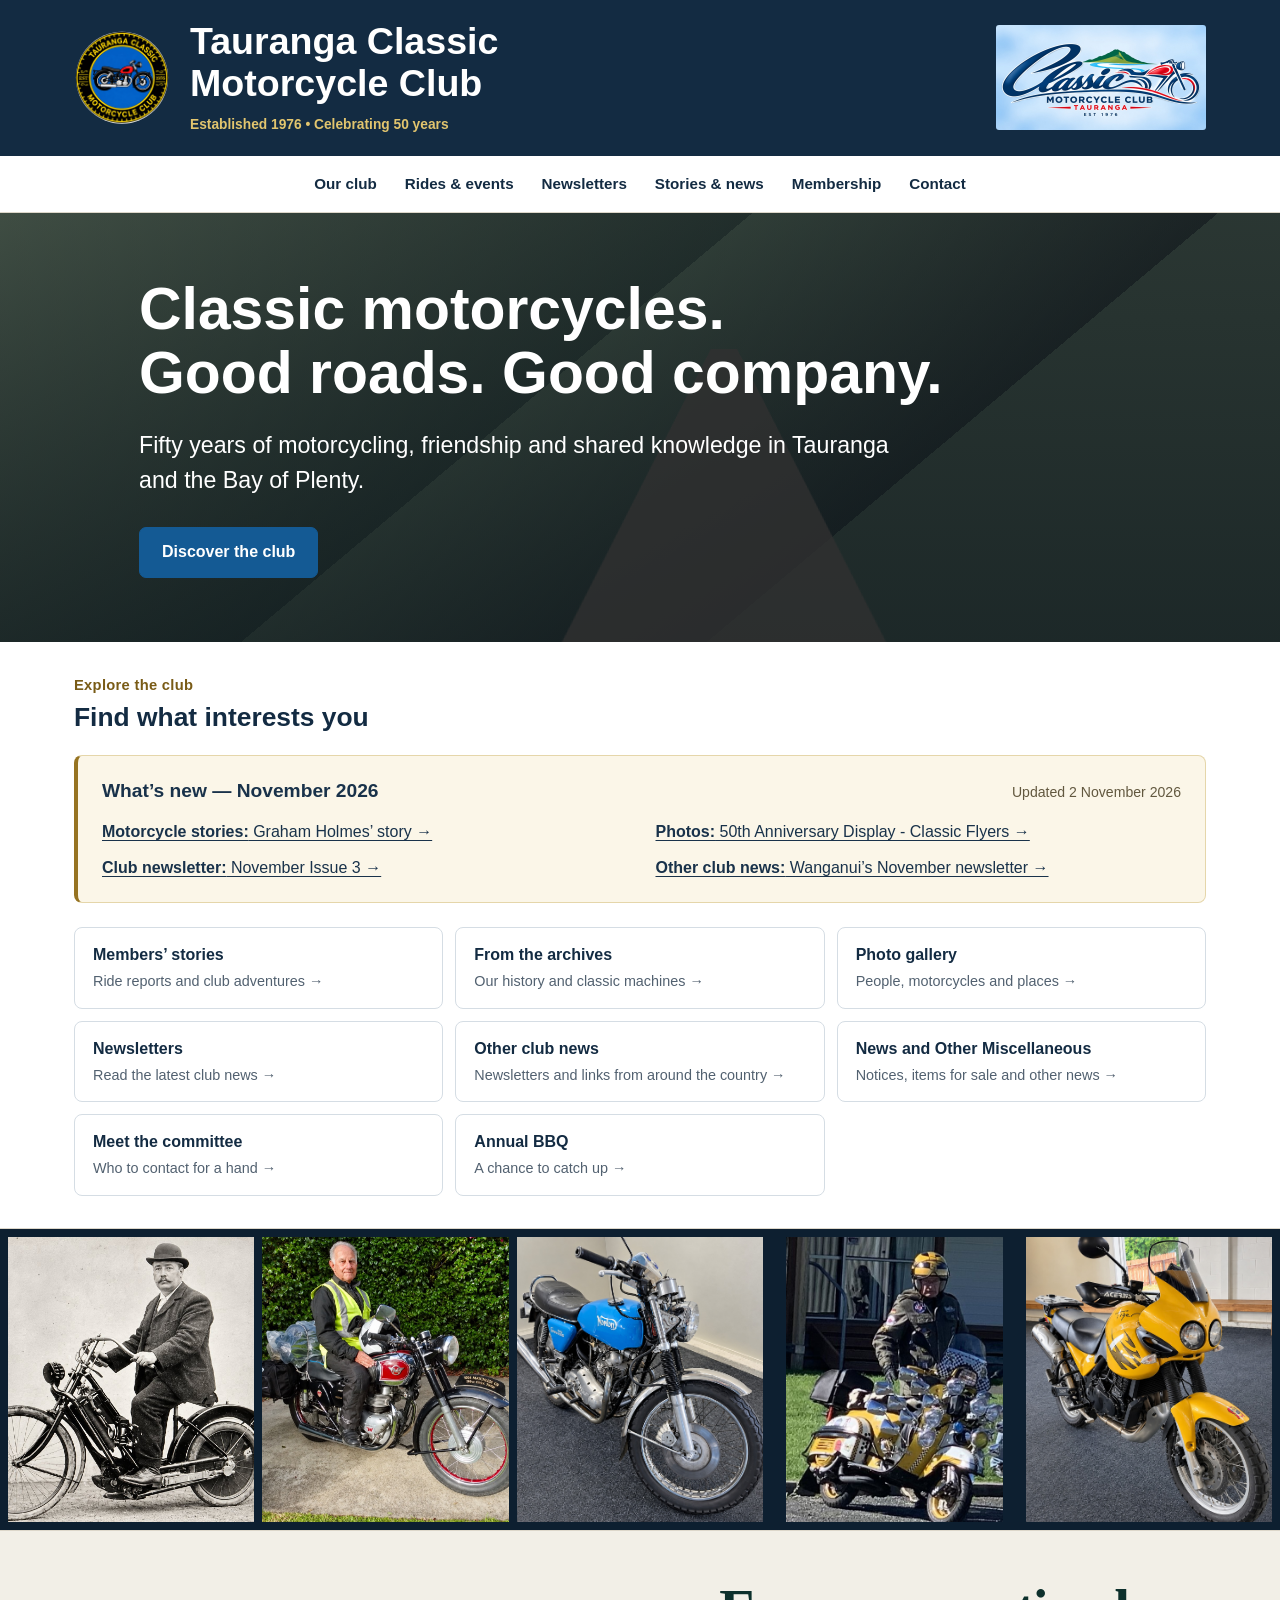
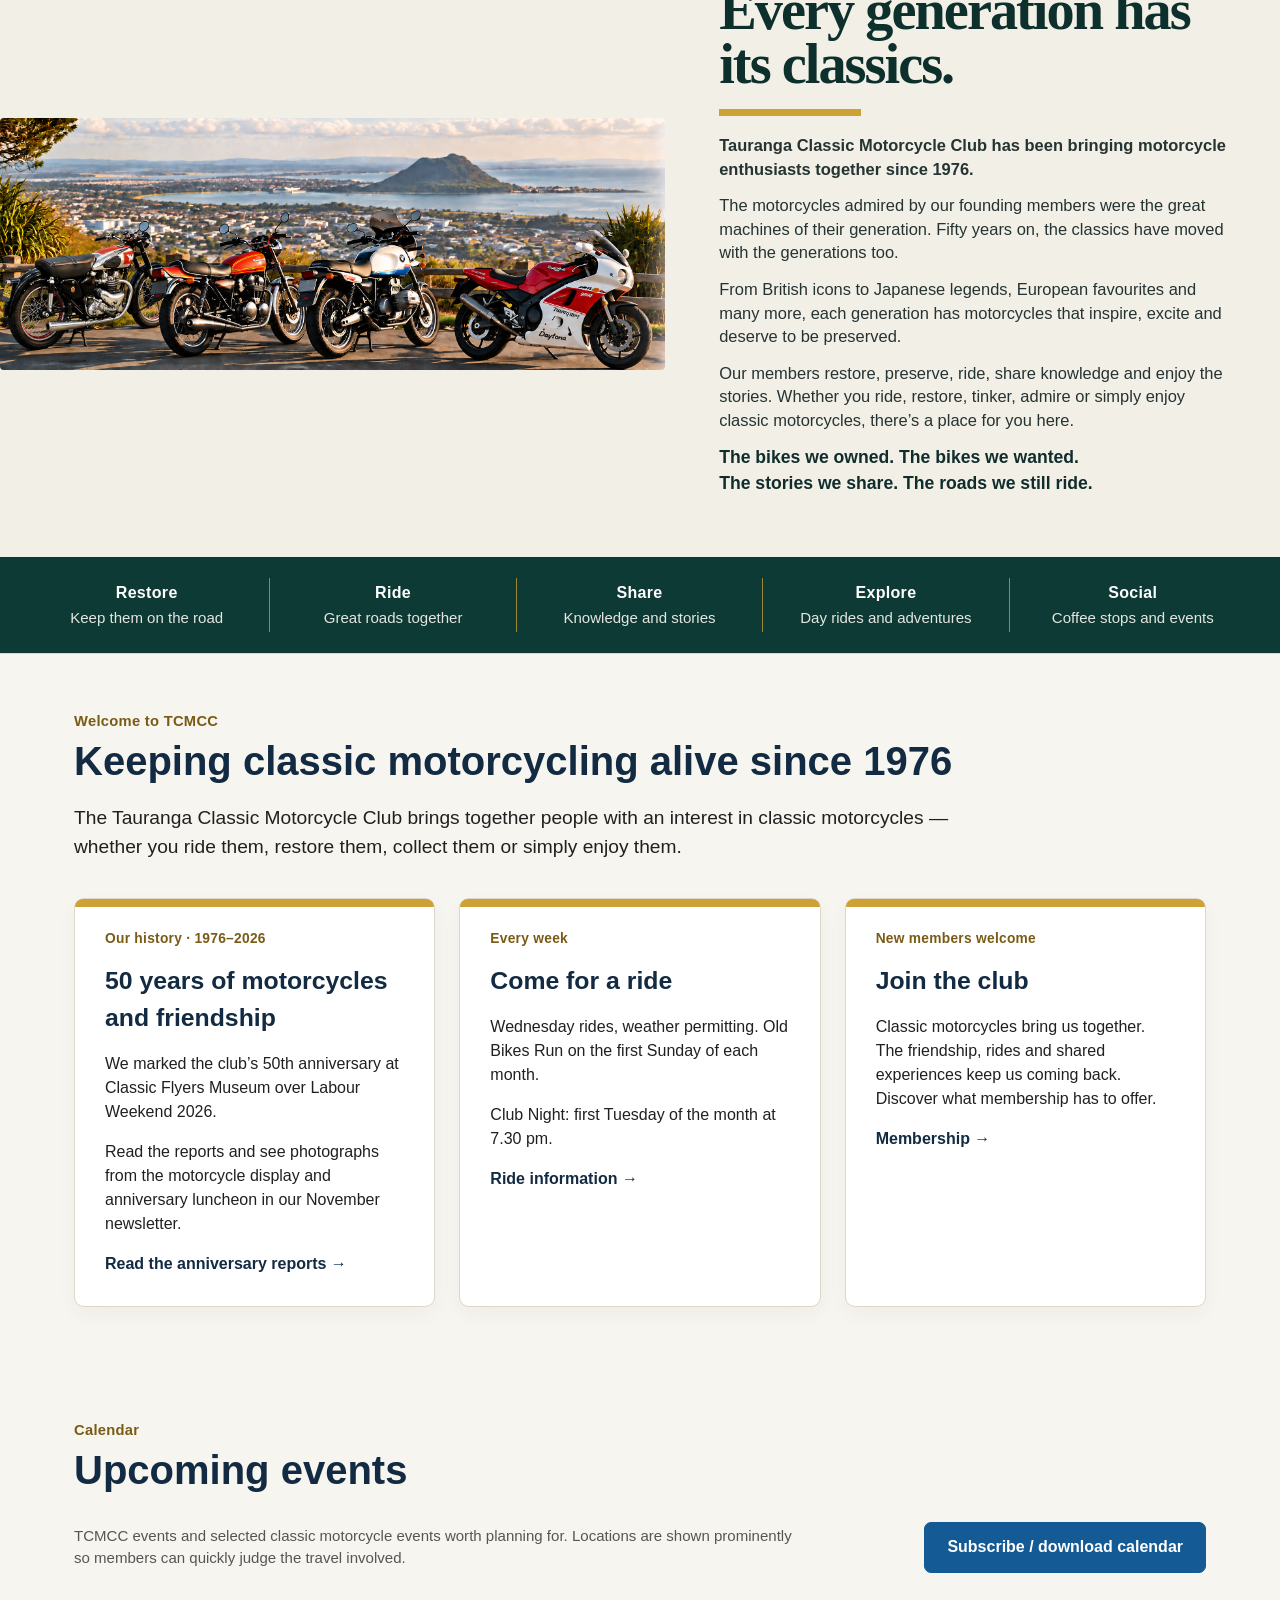
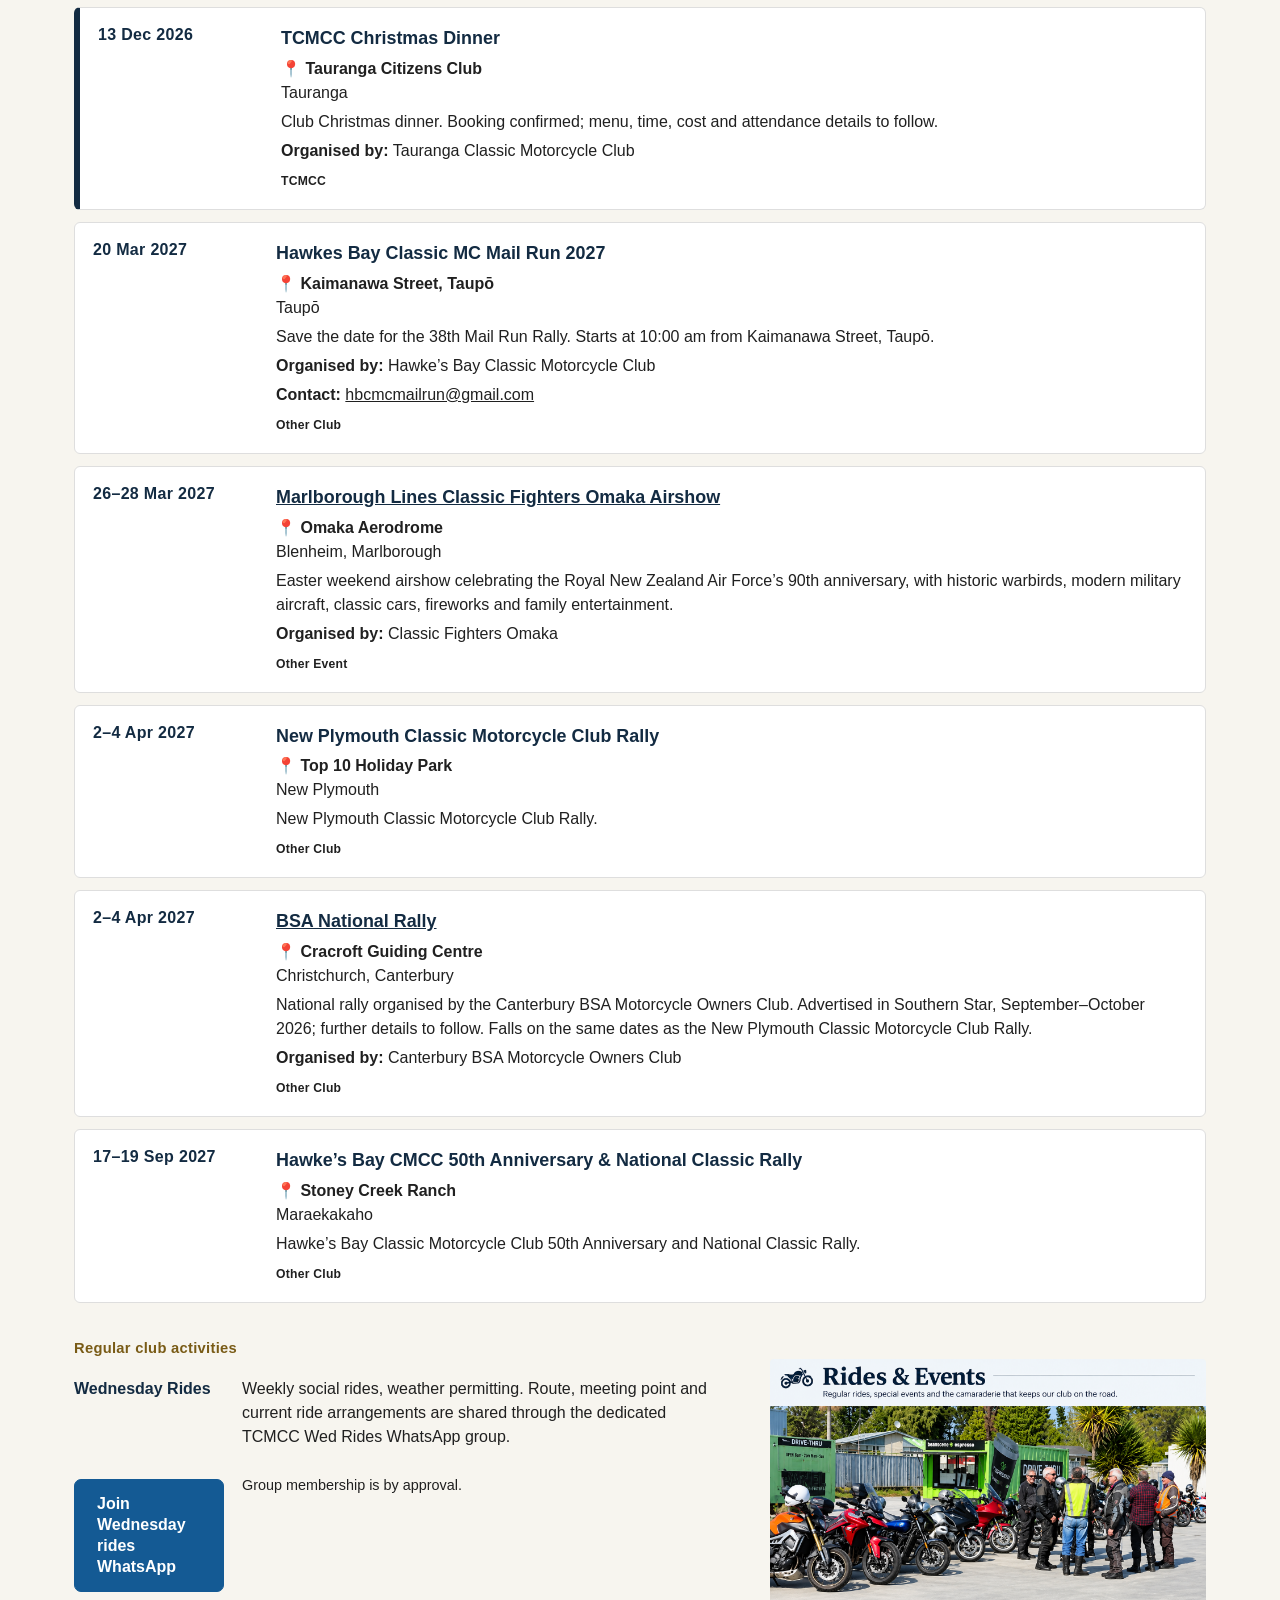
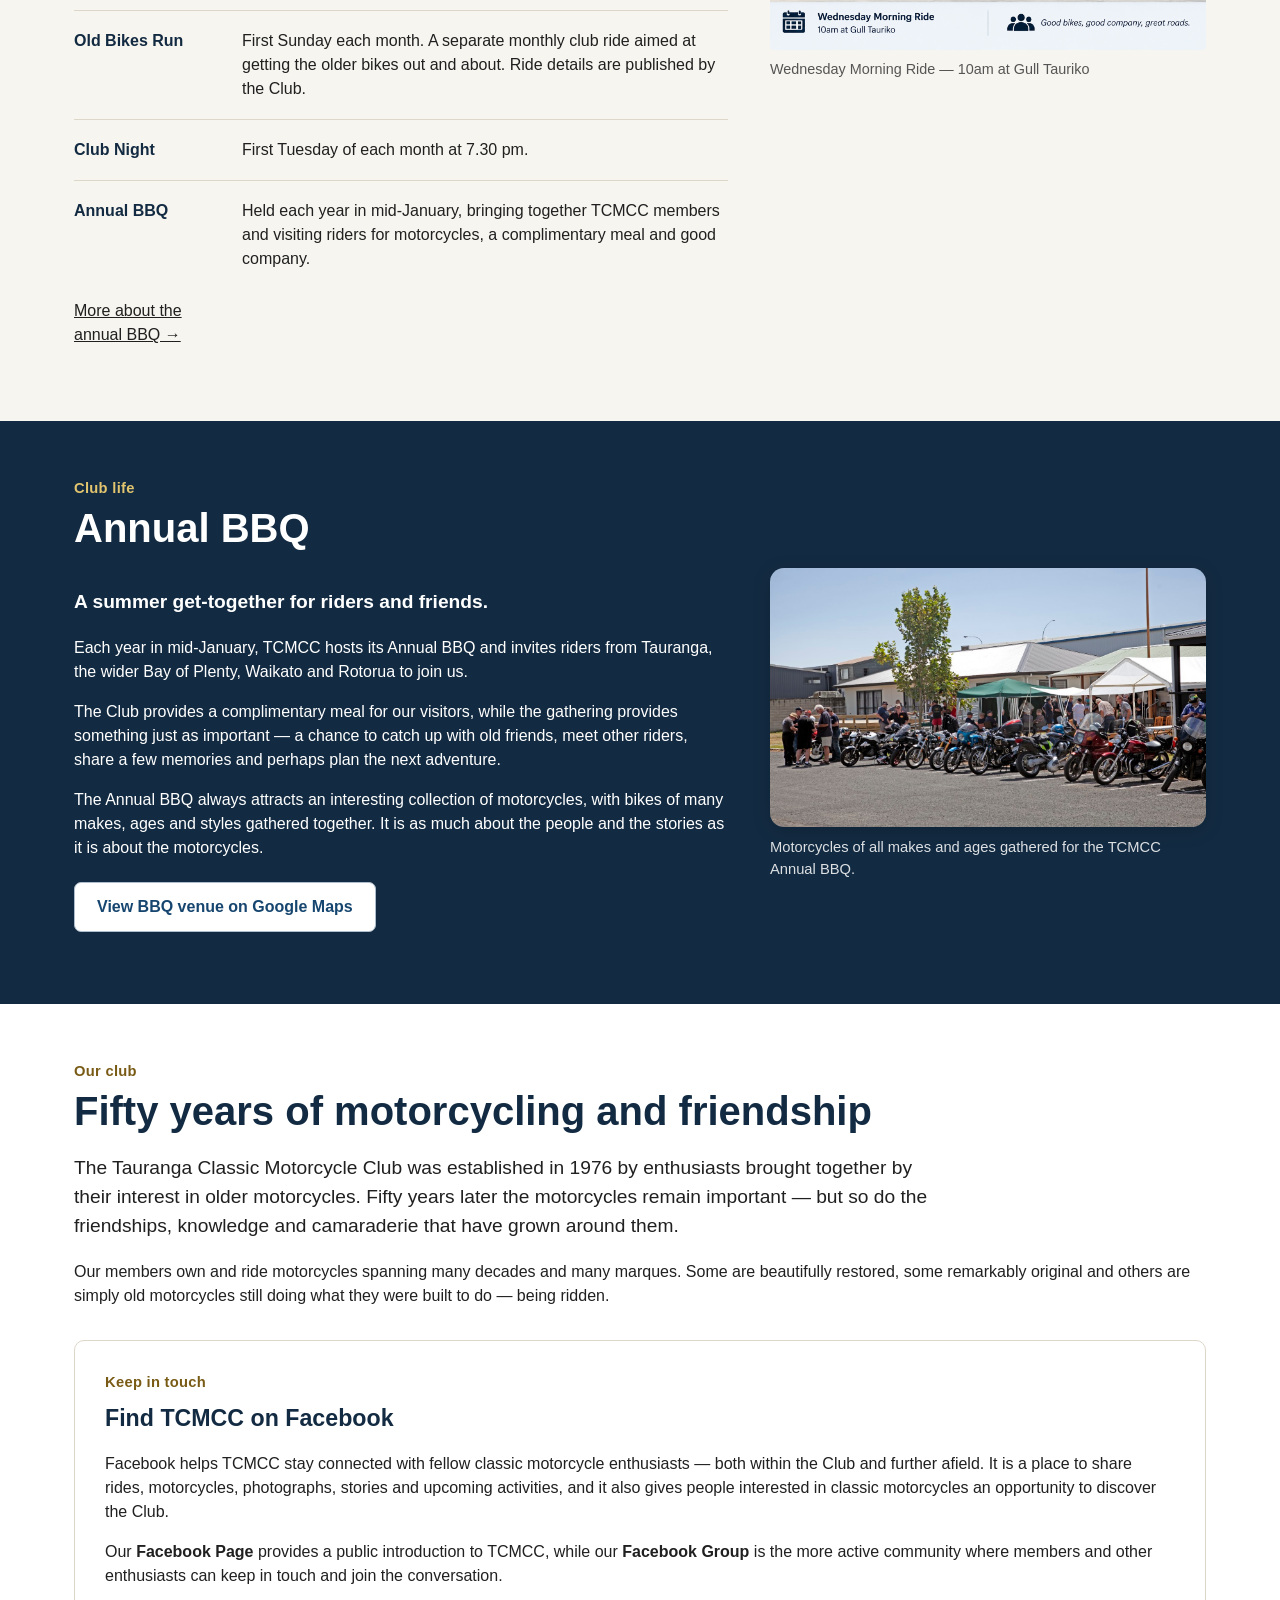
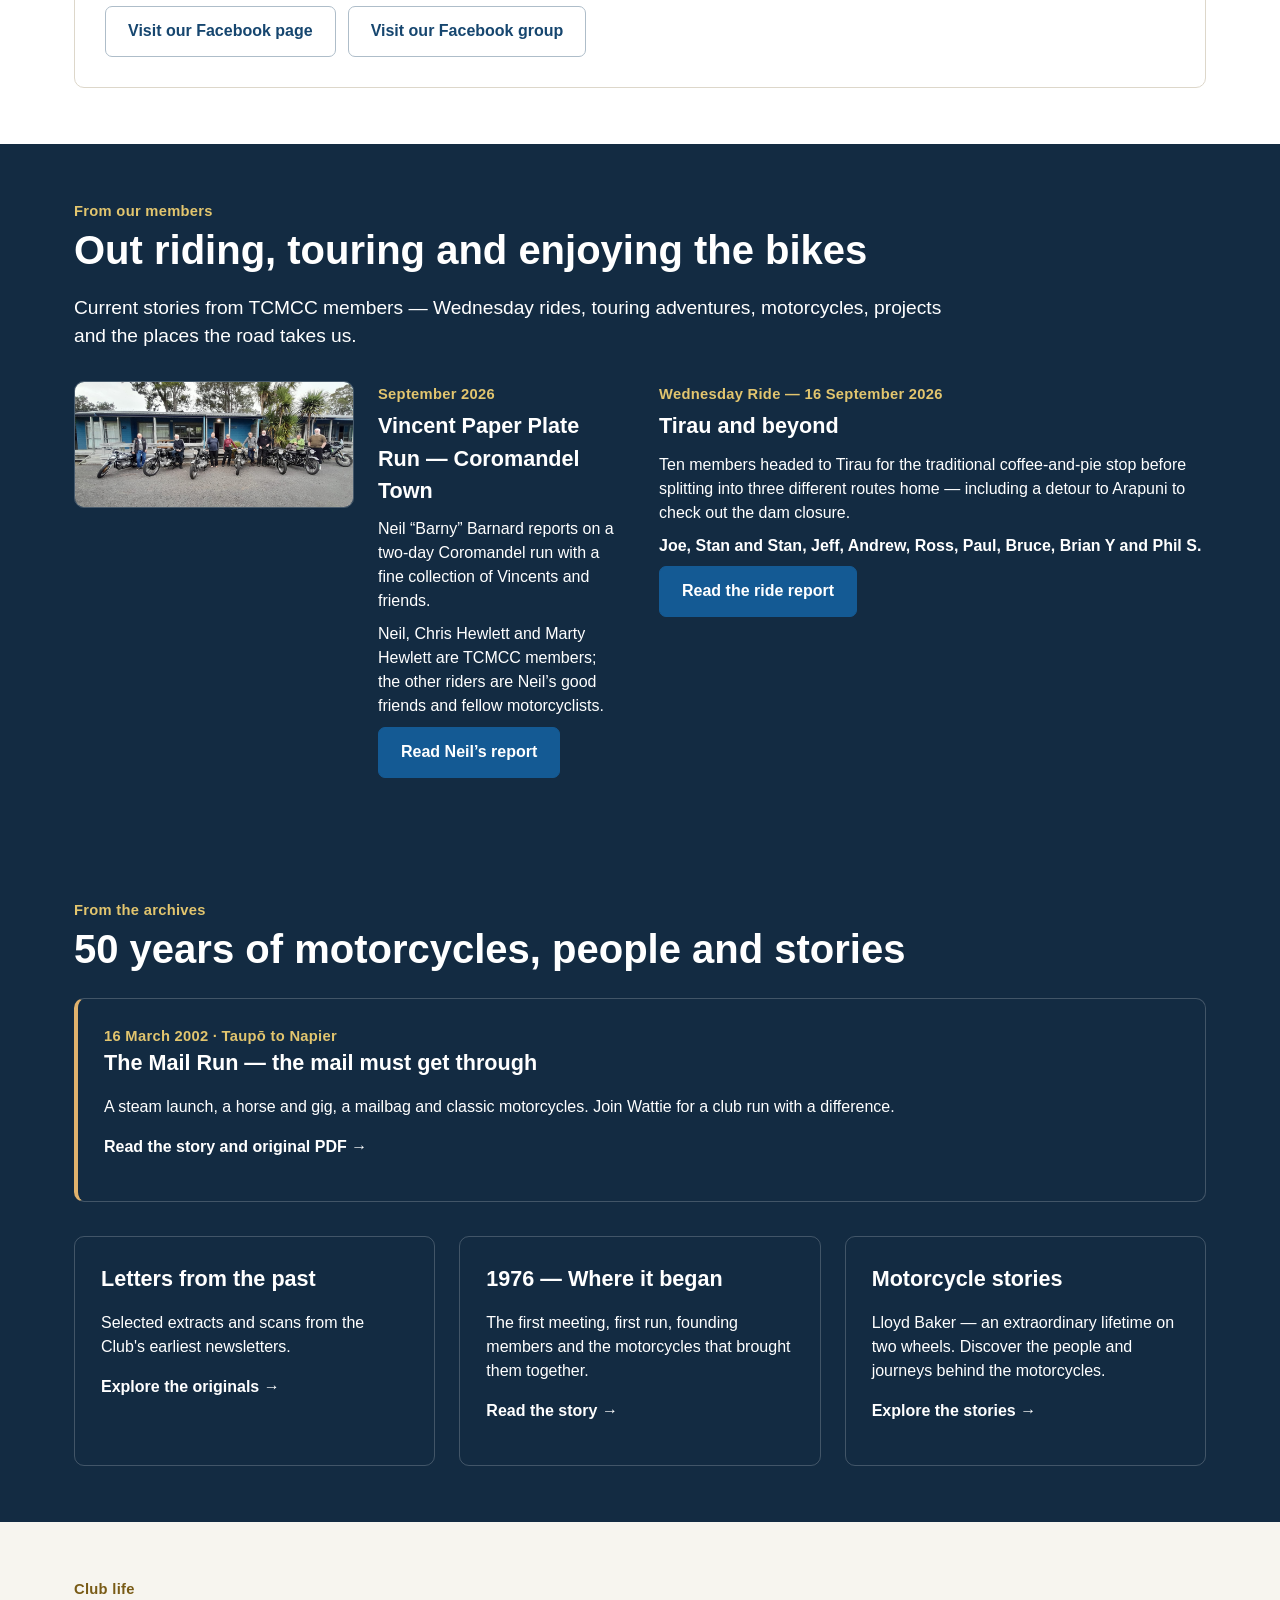
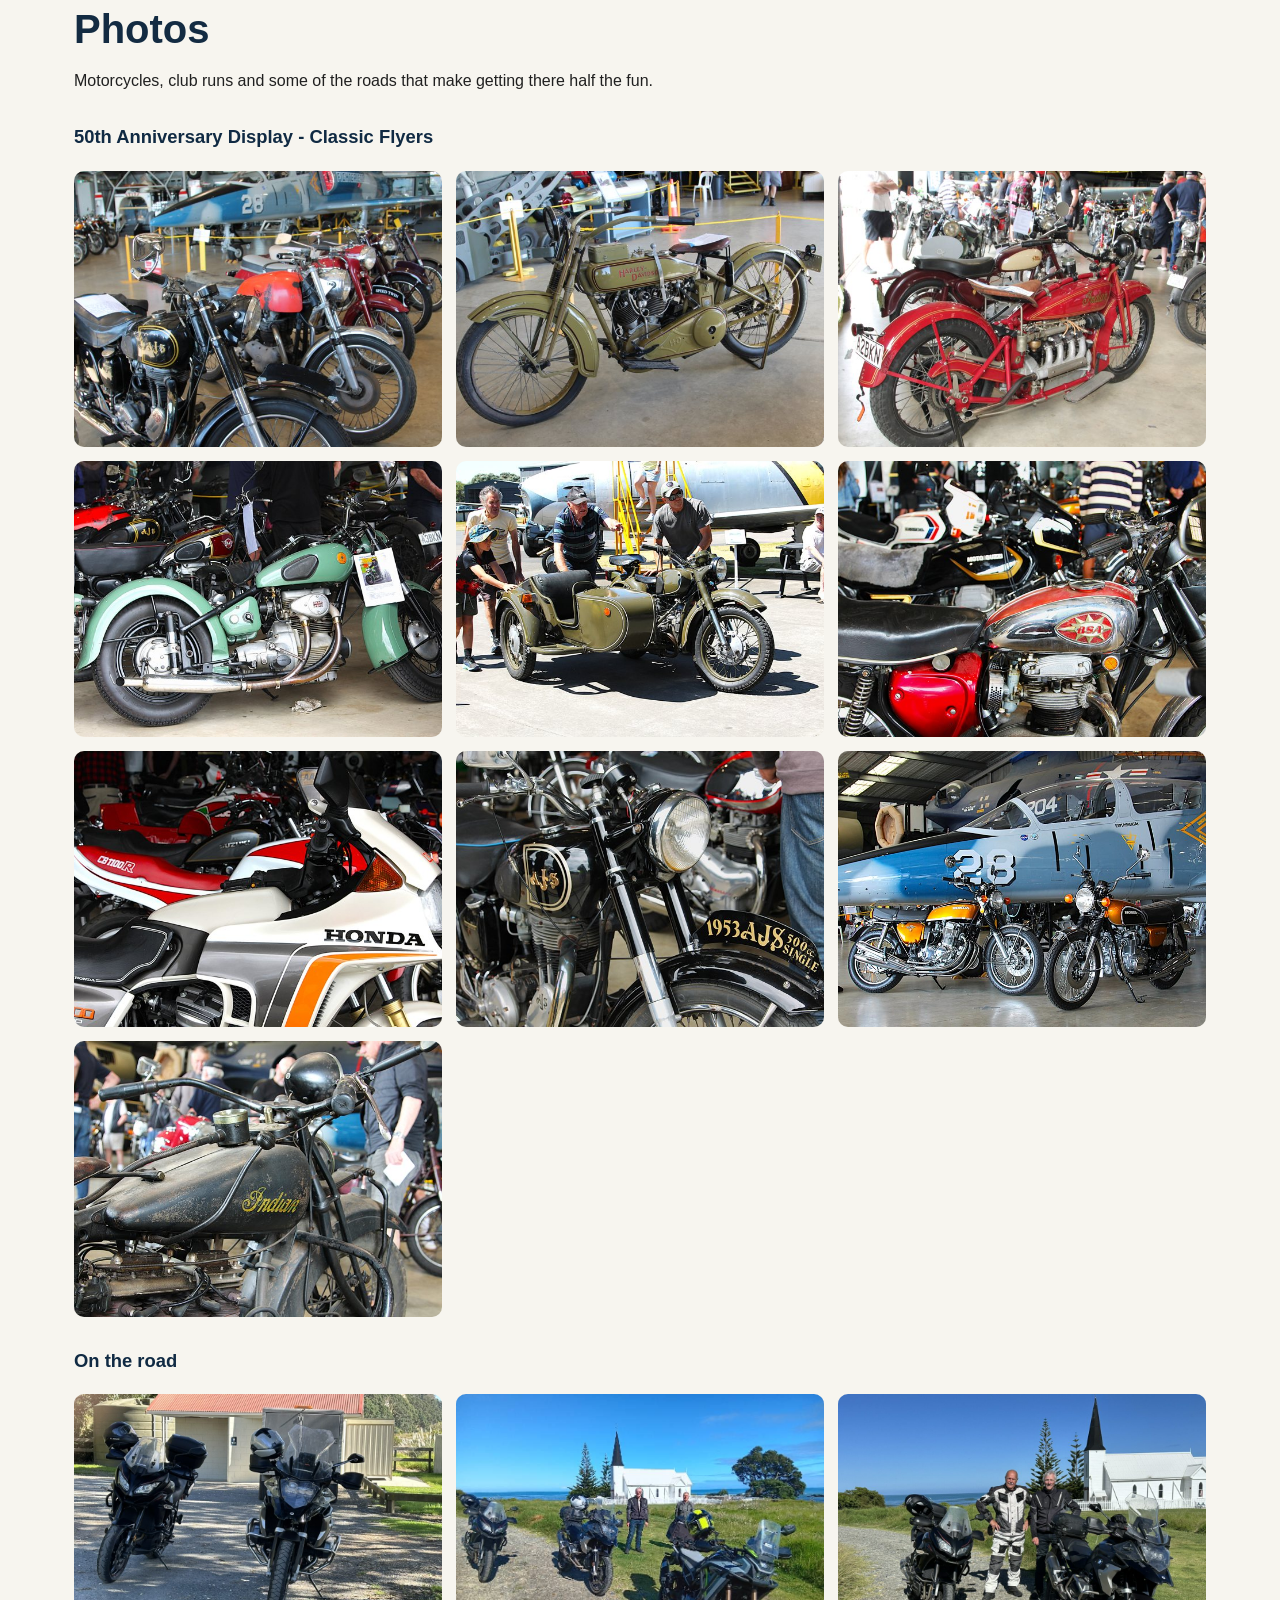
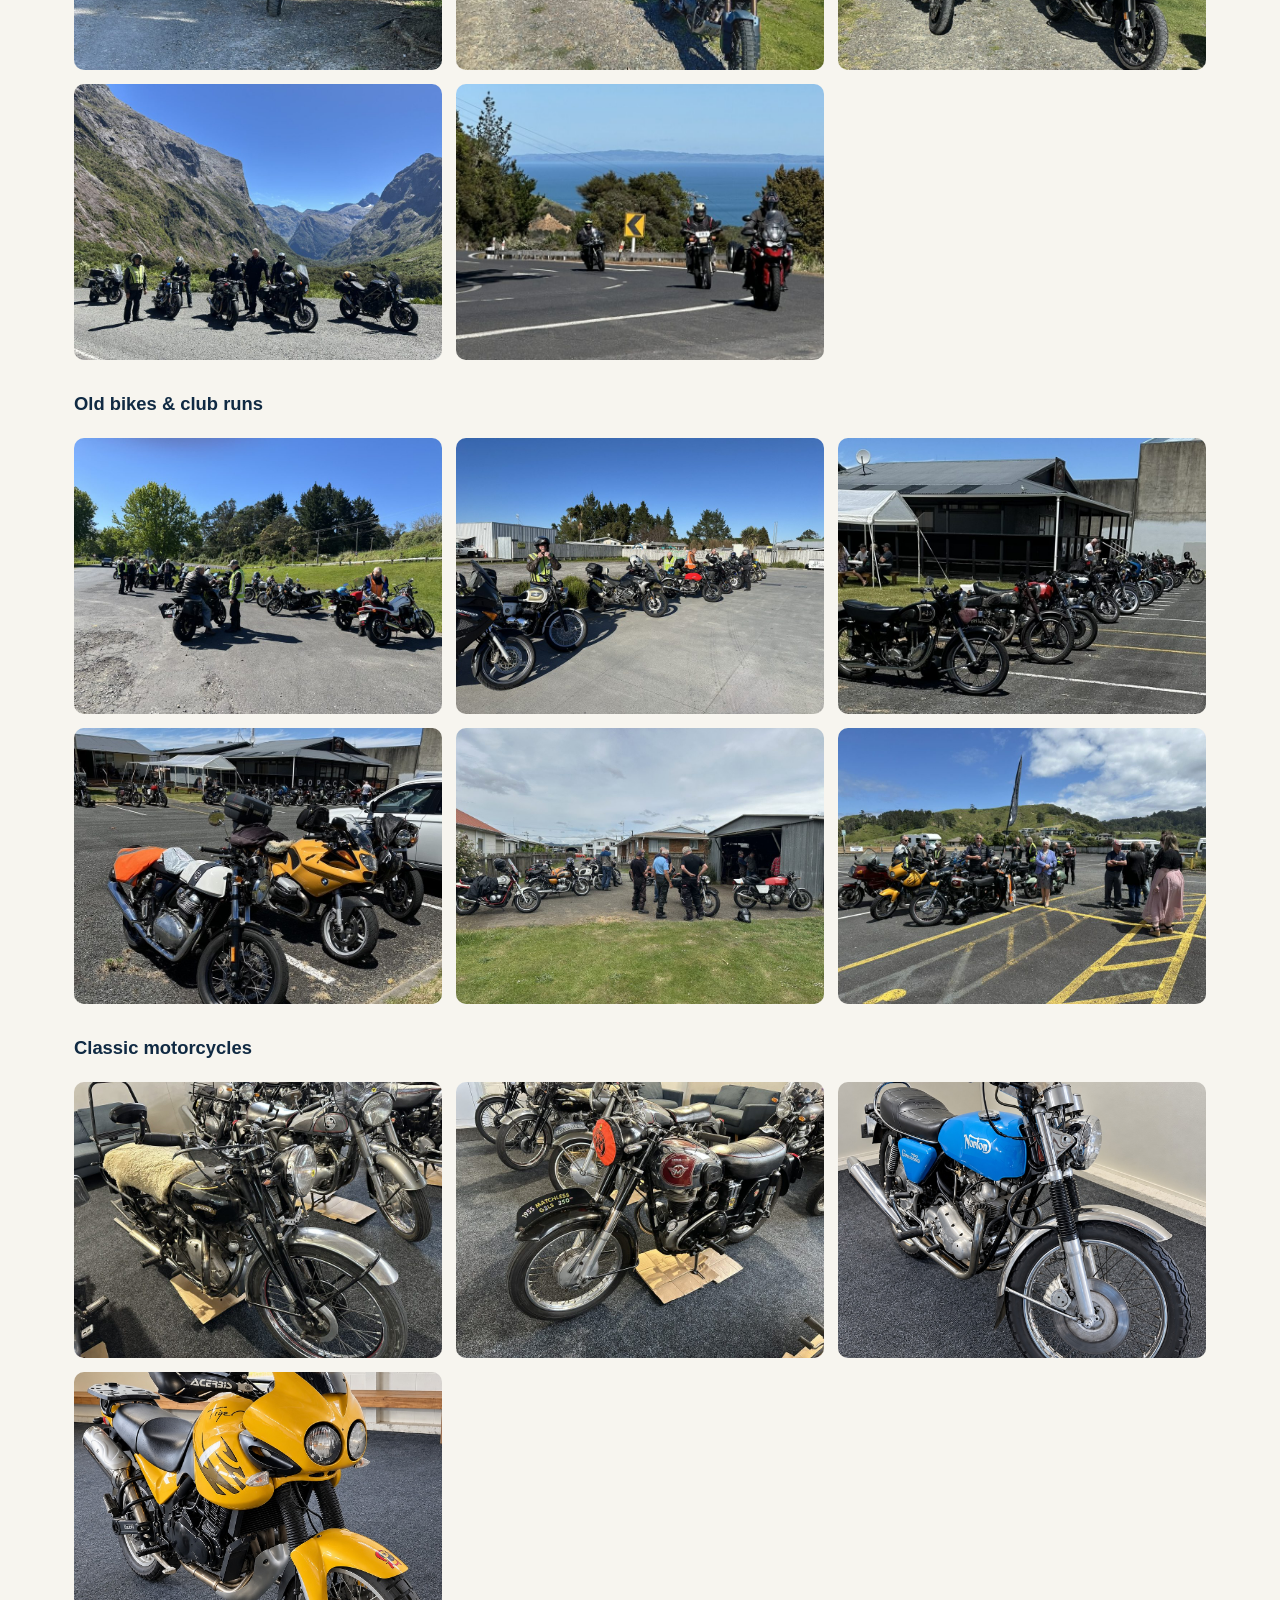
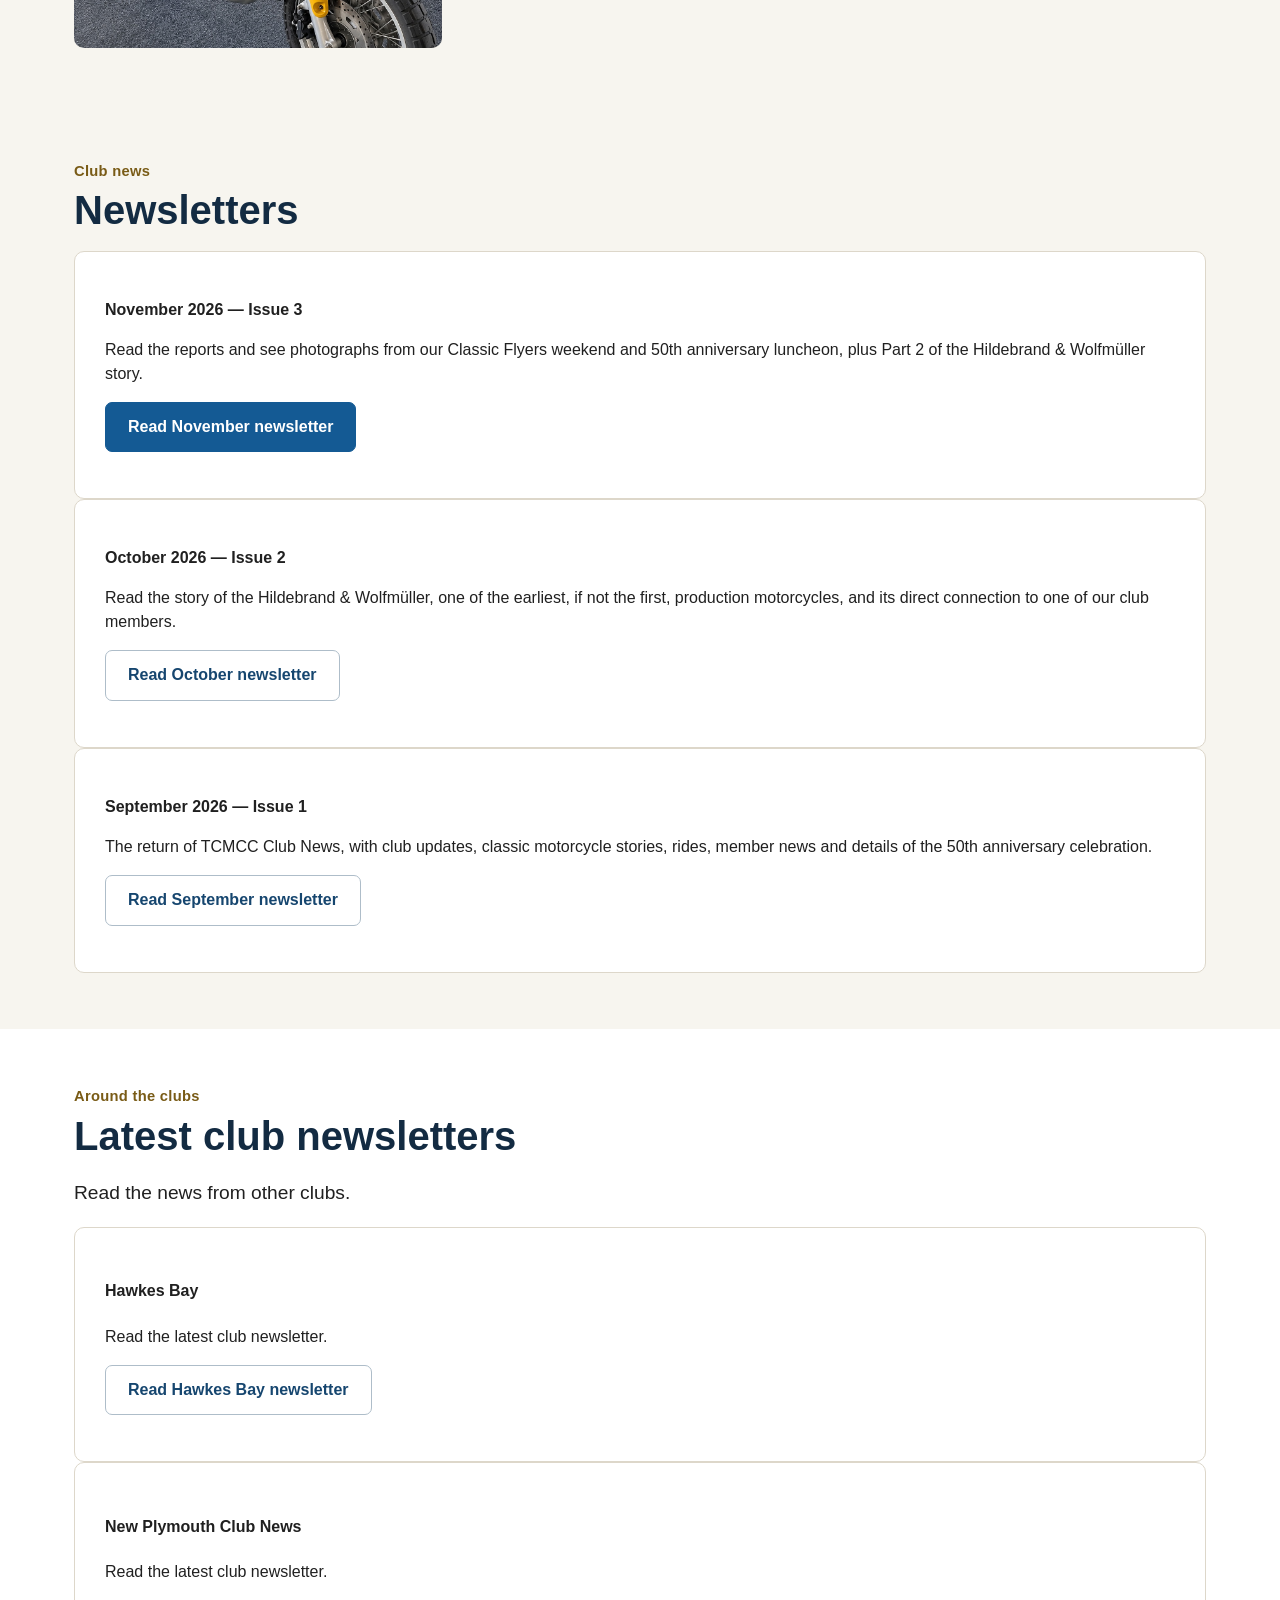
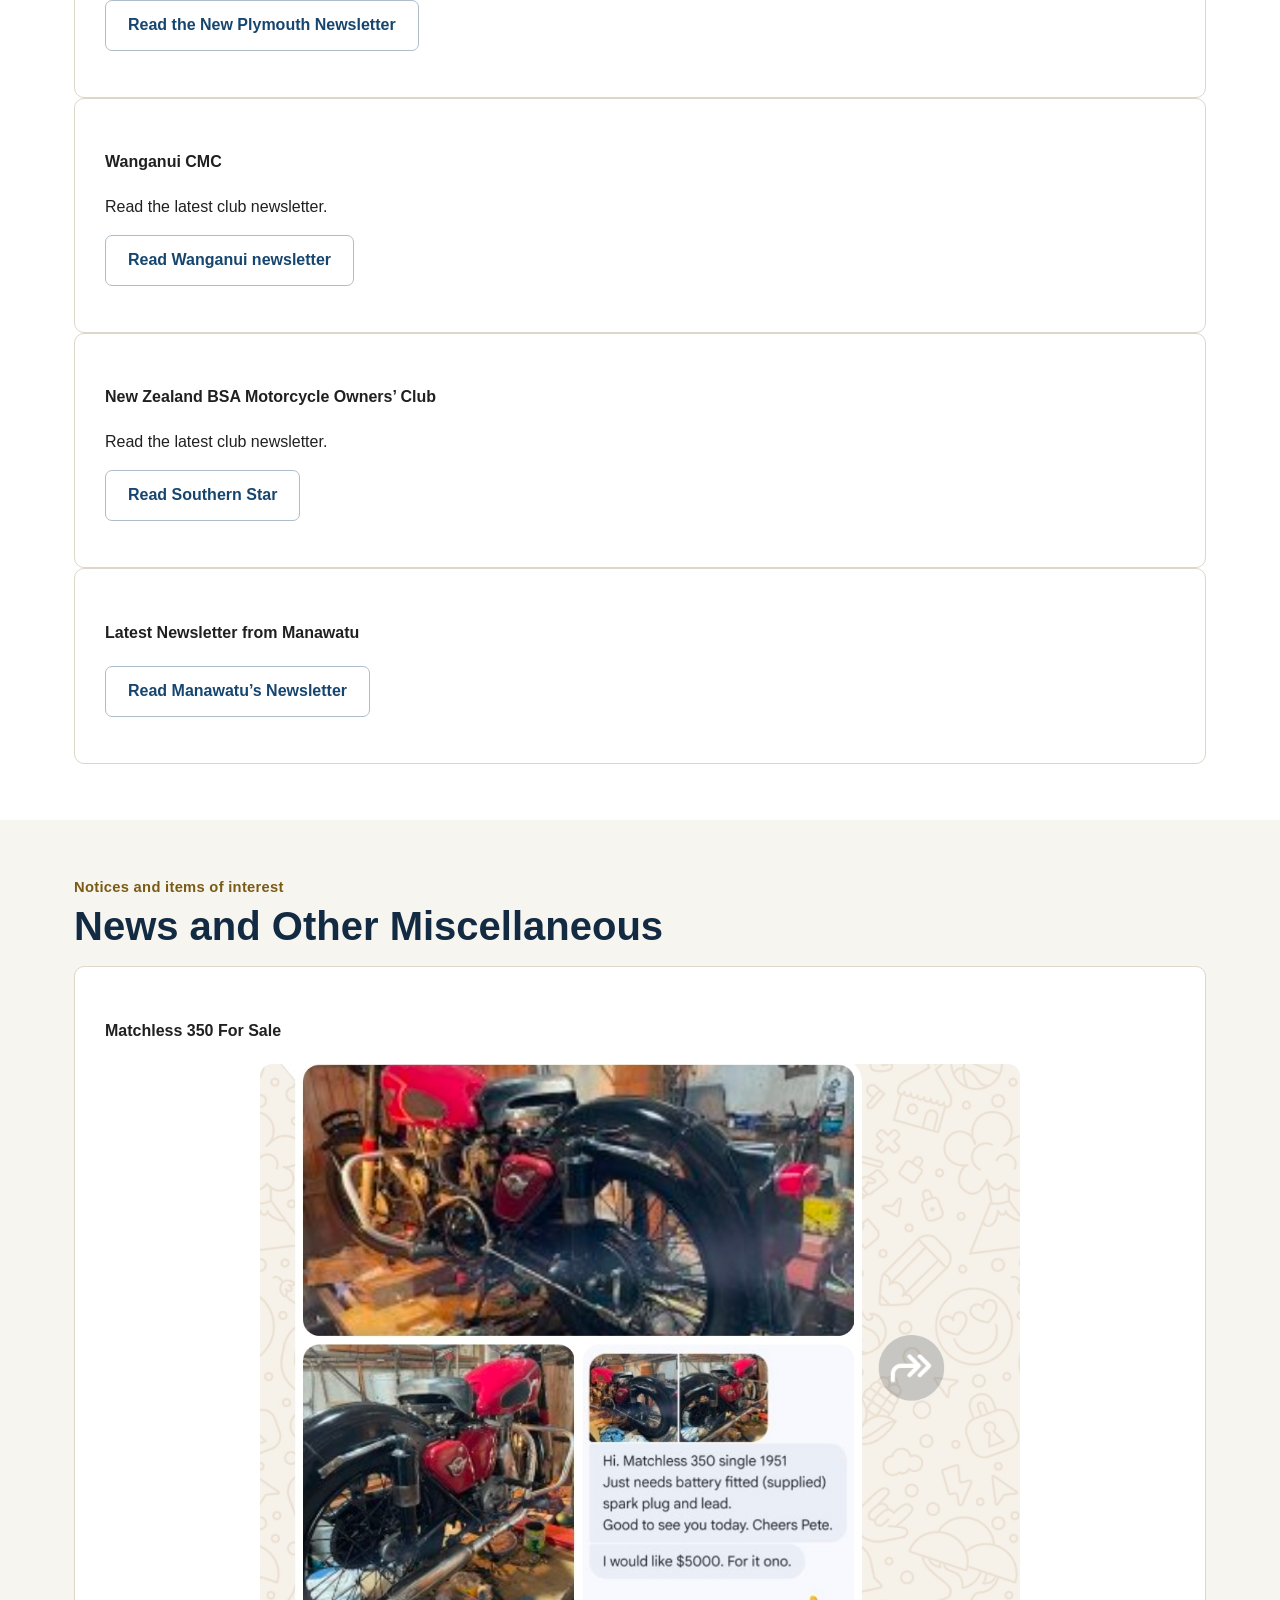
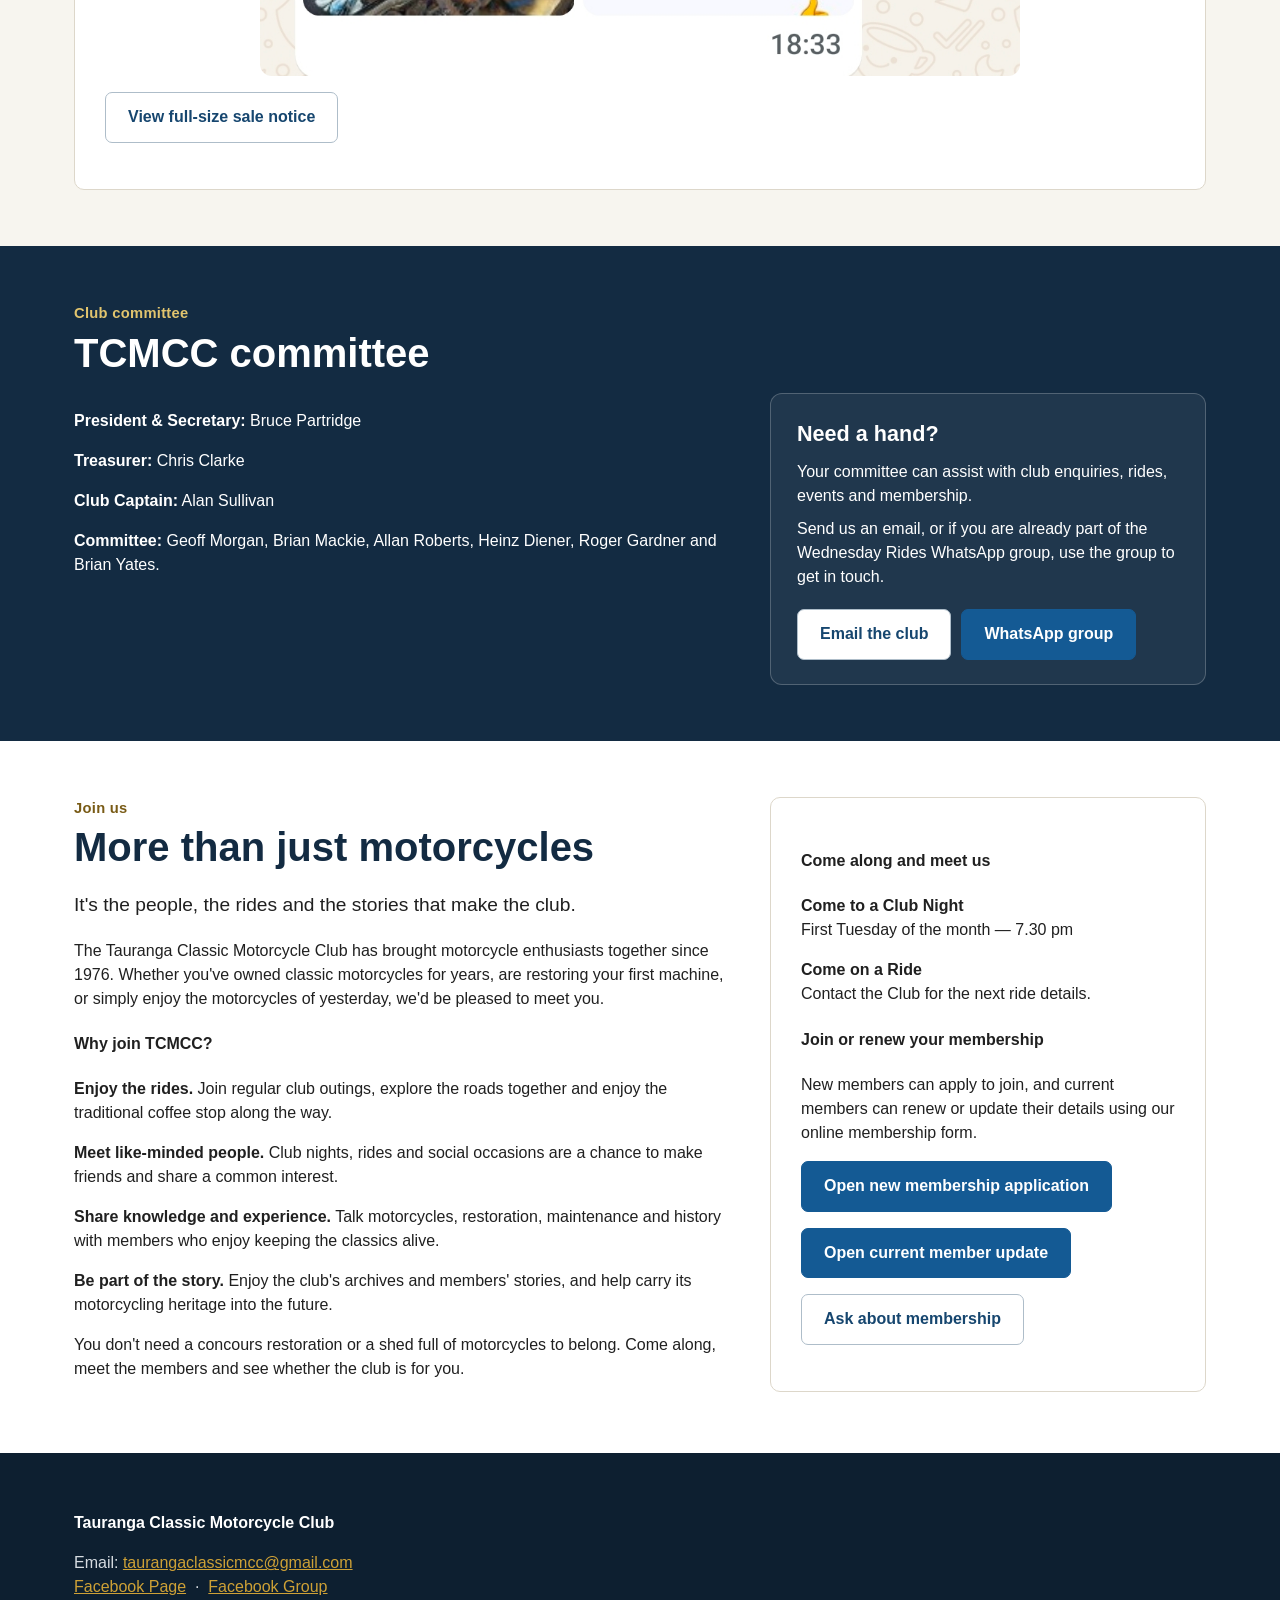
==== commit 7dc6d503: "Refresh calendar script cache for Omaka event" ====
--- a/index.html
+++ b/index.html
@@ -701,7 +701,7 @@
 </footer>
 
 
-<script src="events.js"></script>
+<script src="events.js?v=20261102-omaka"></script>
 <script>
 (function(){
   const data = window.TCMCC_EVENT_DATA || {events:[]};
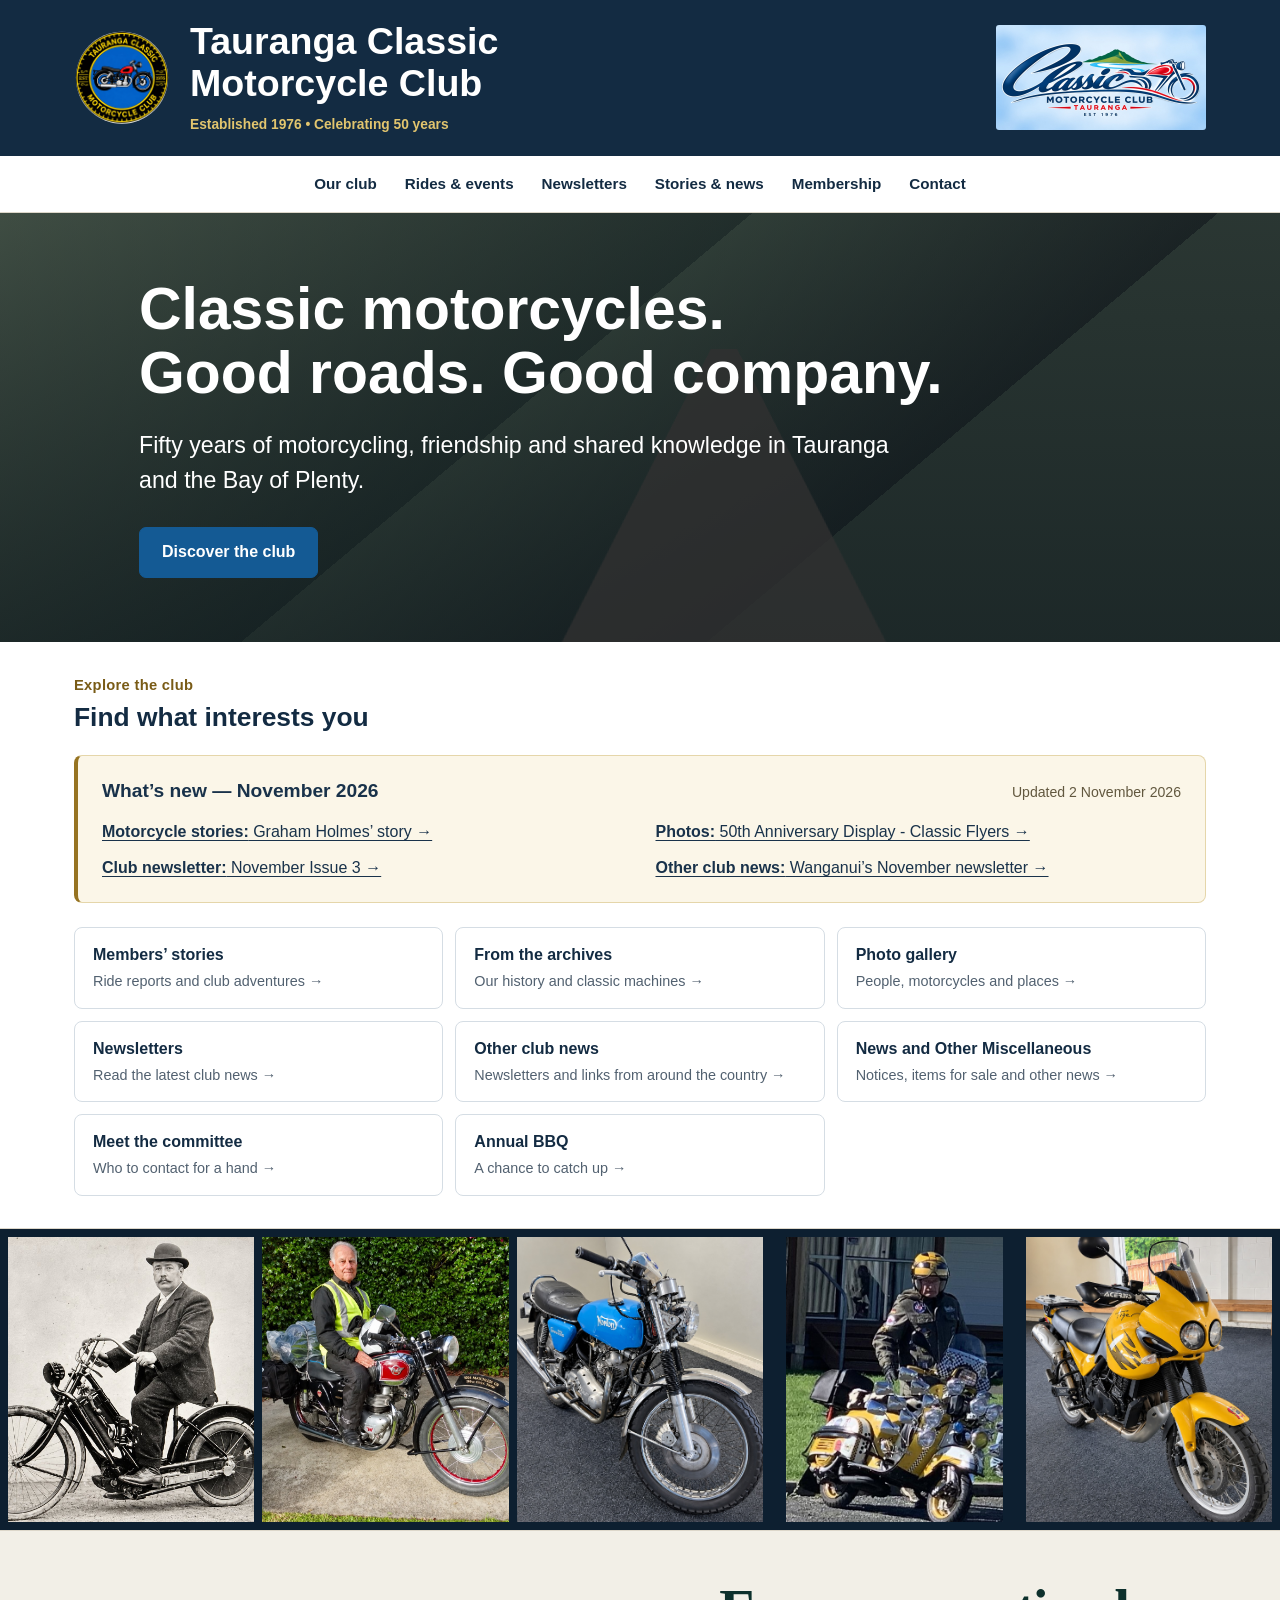
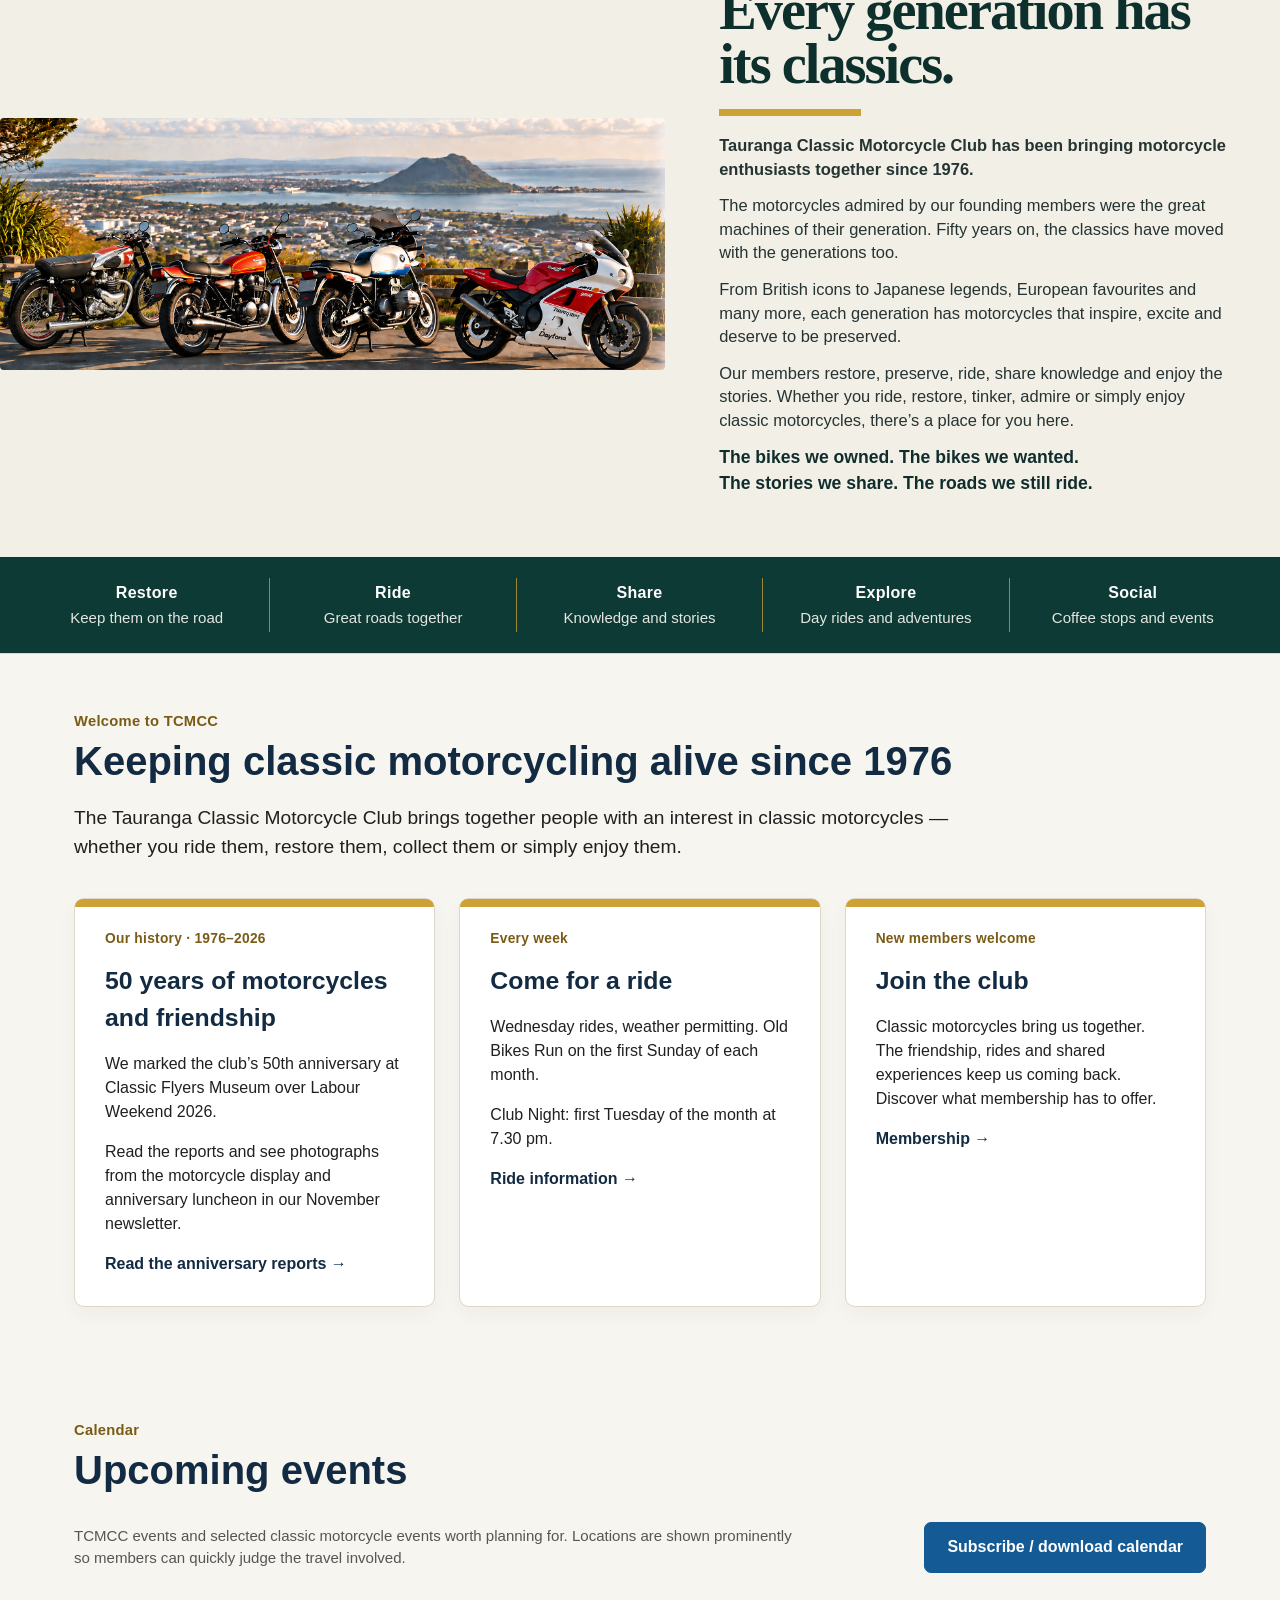
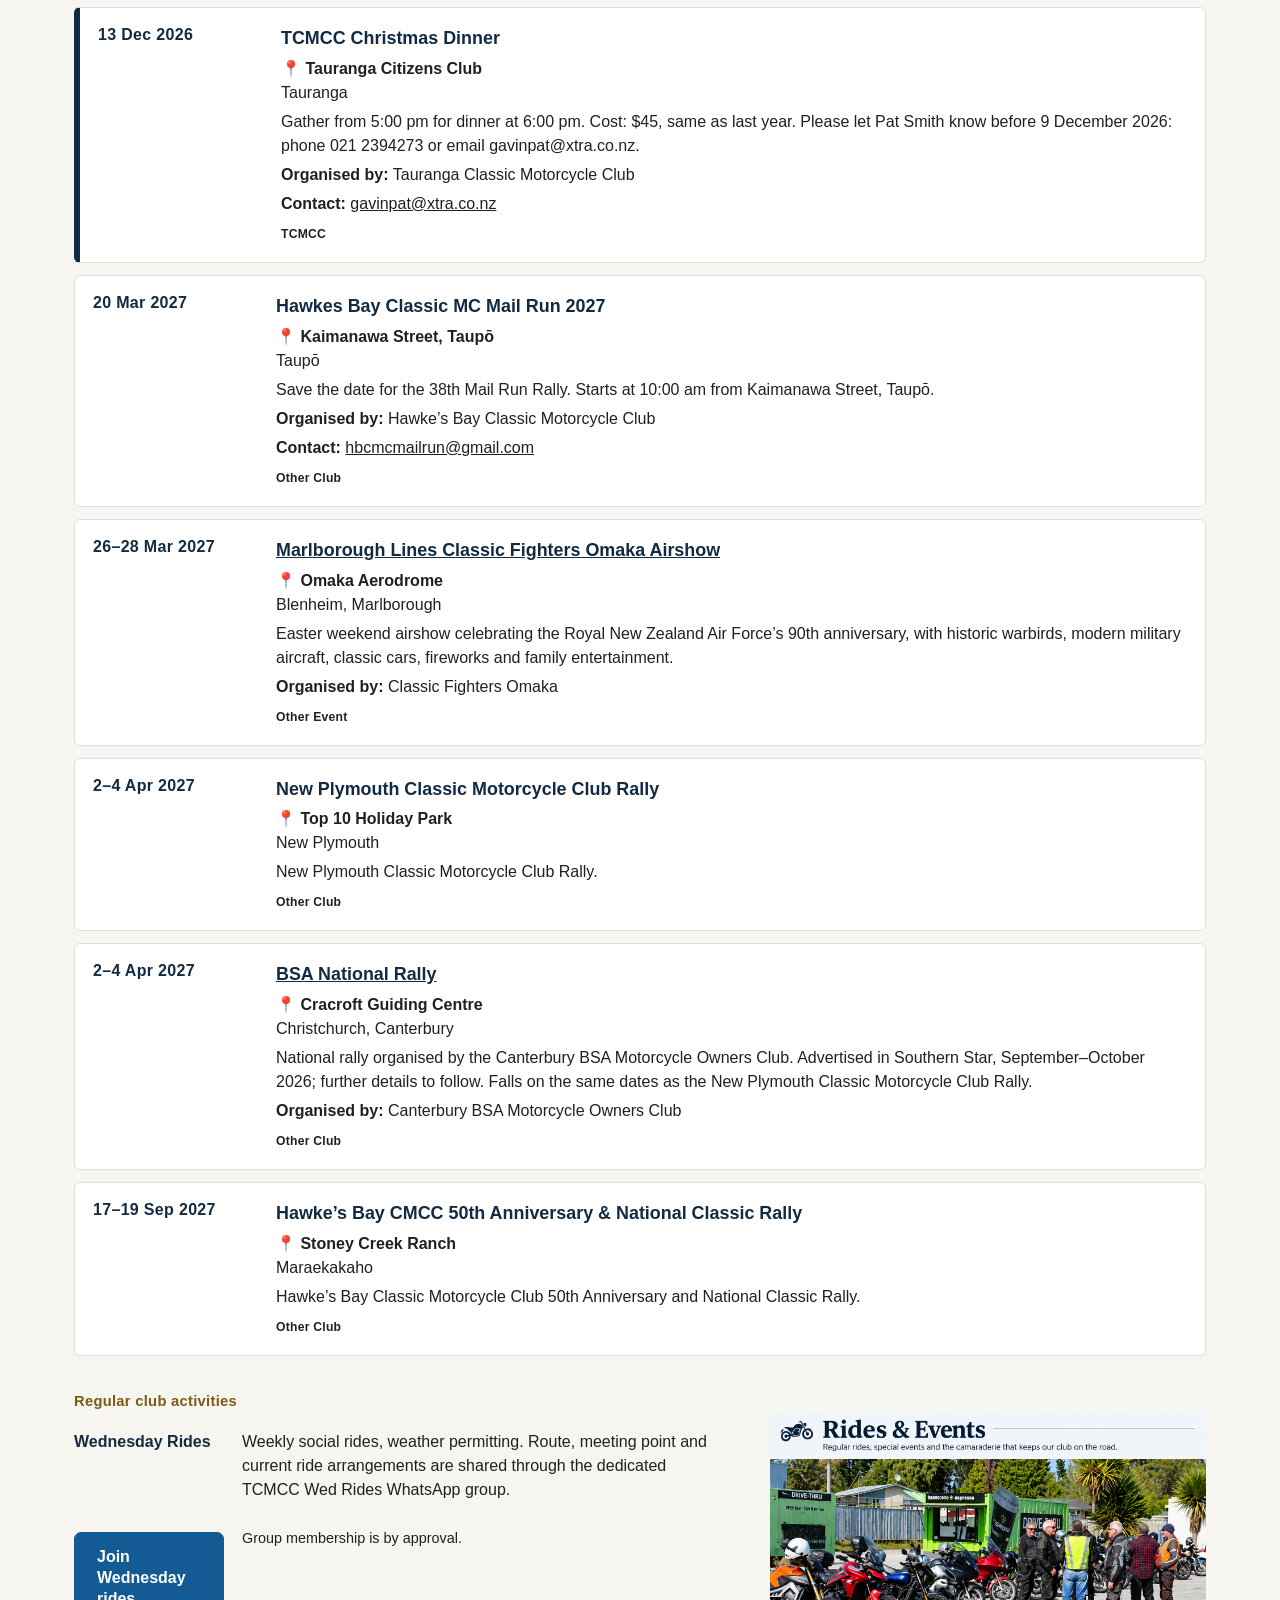
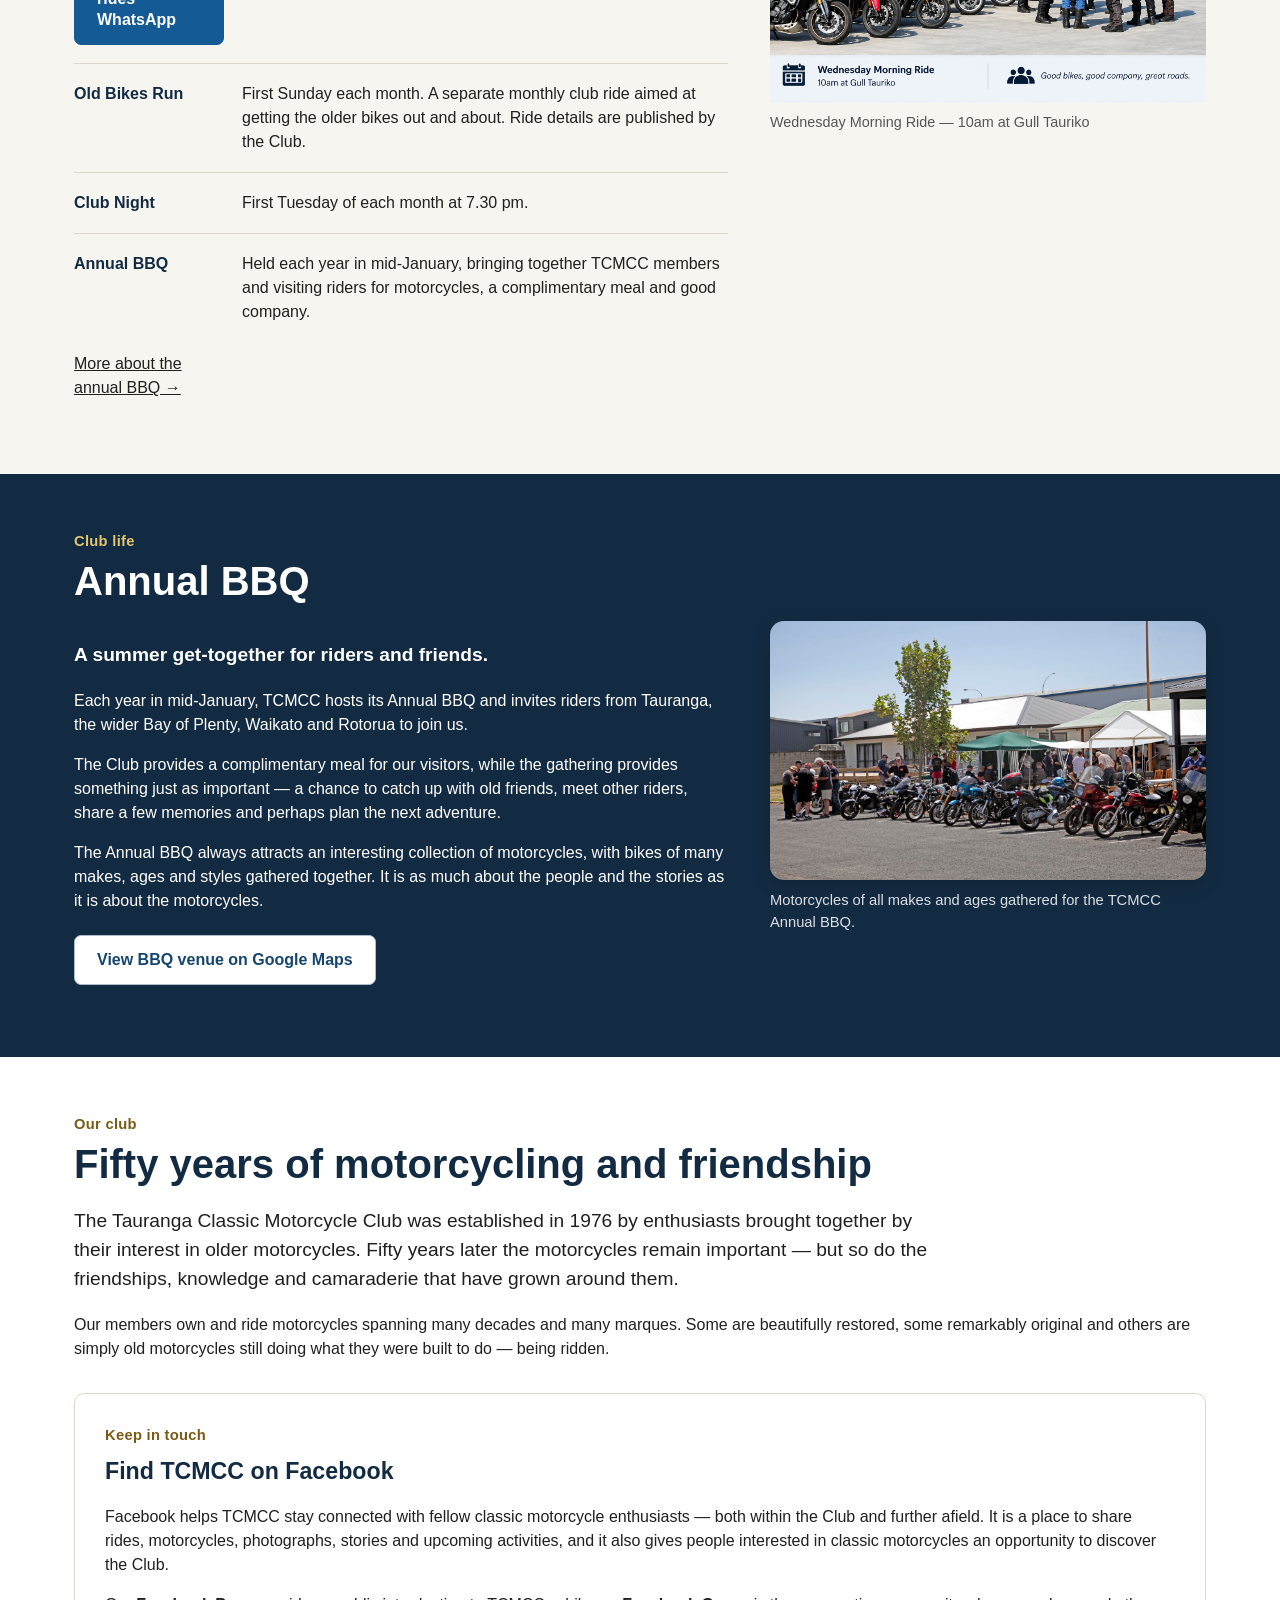
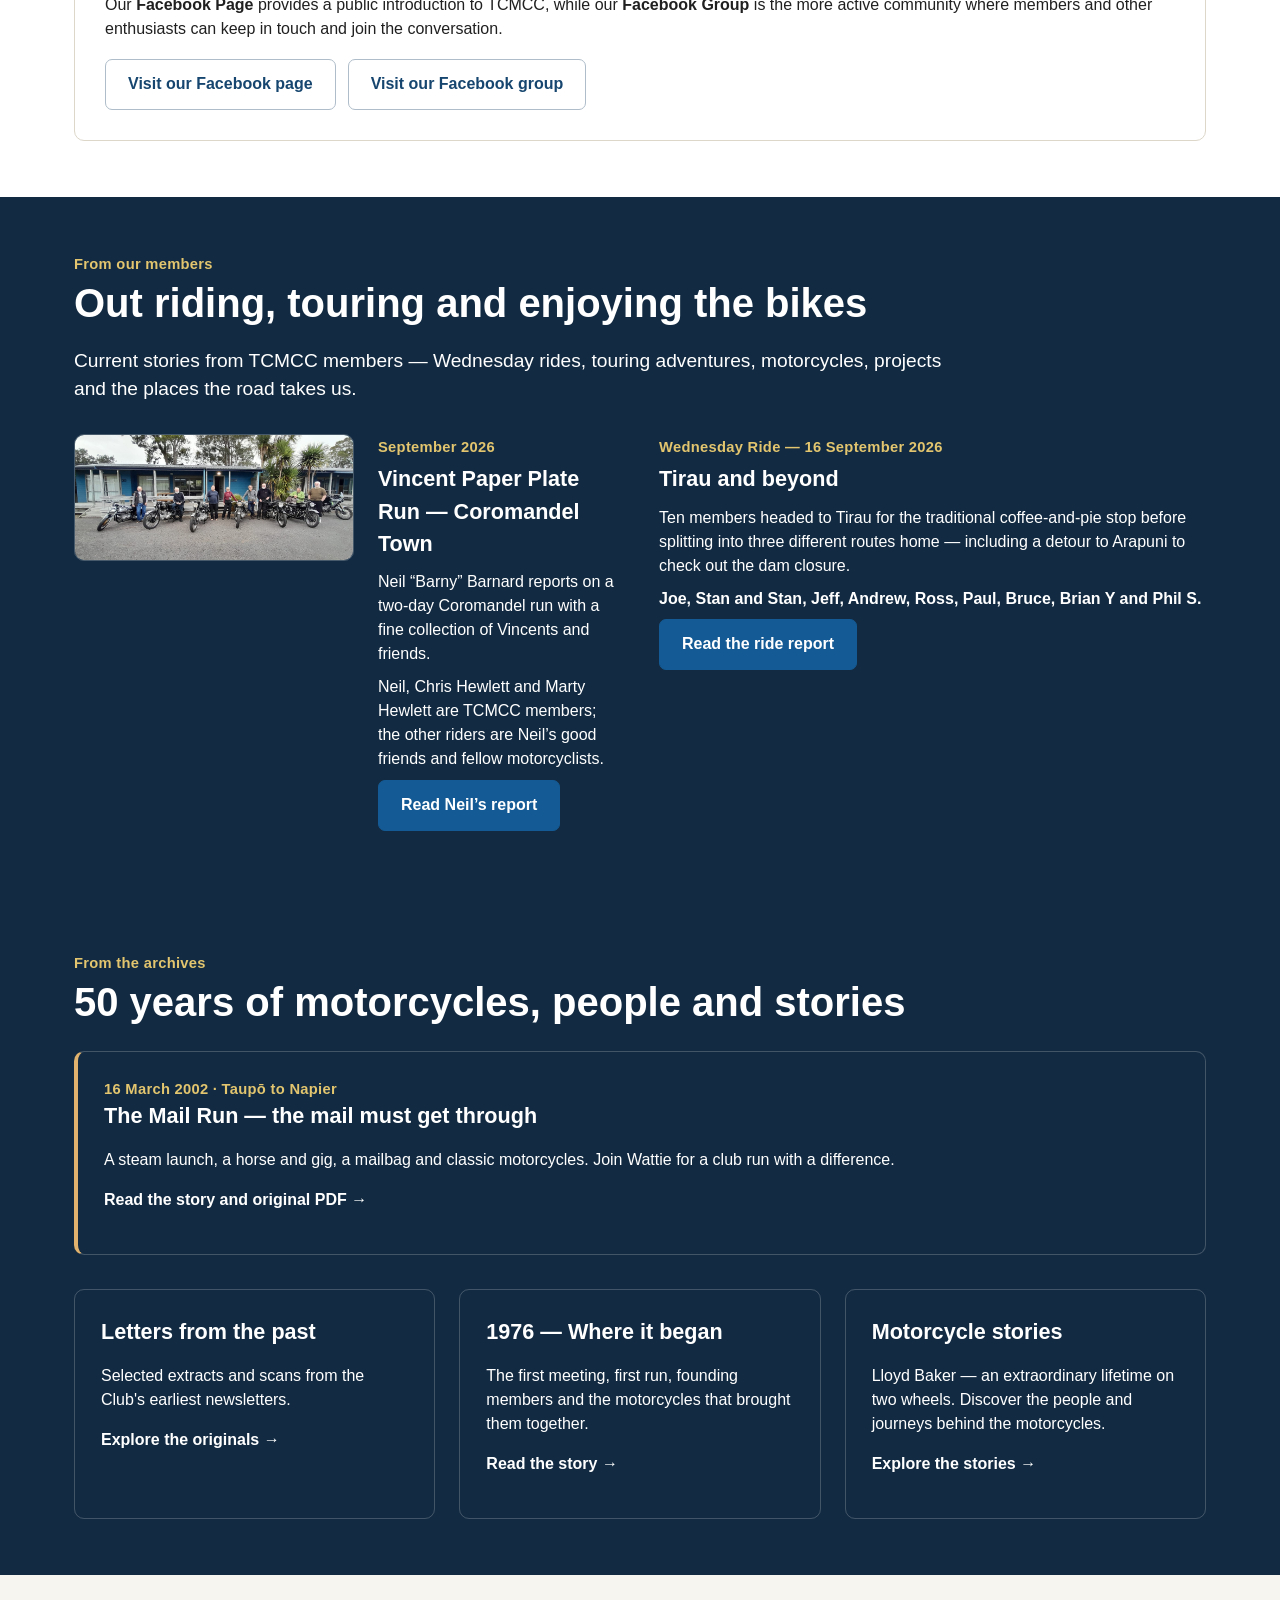
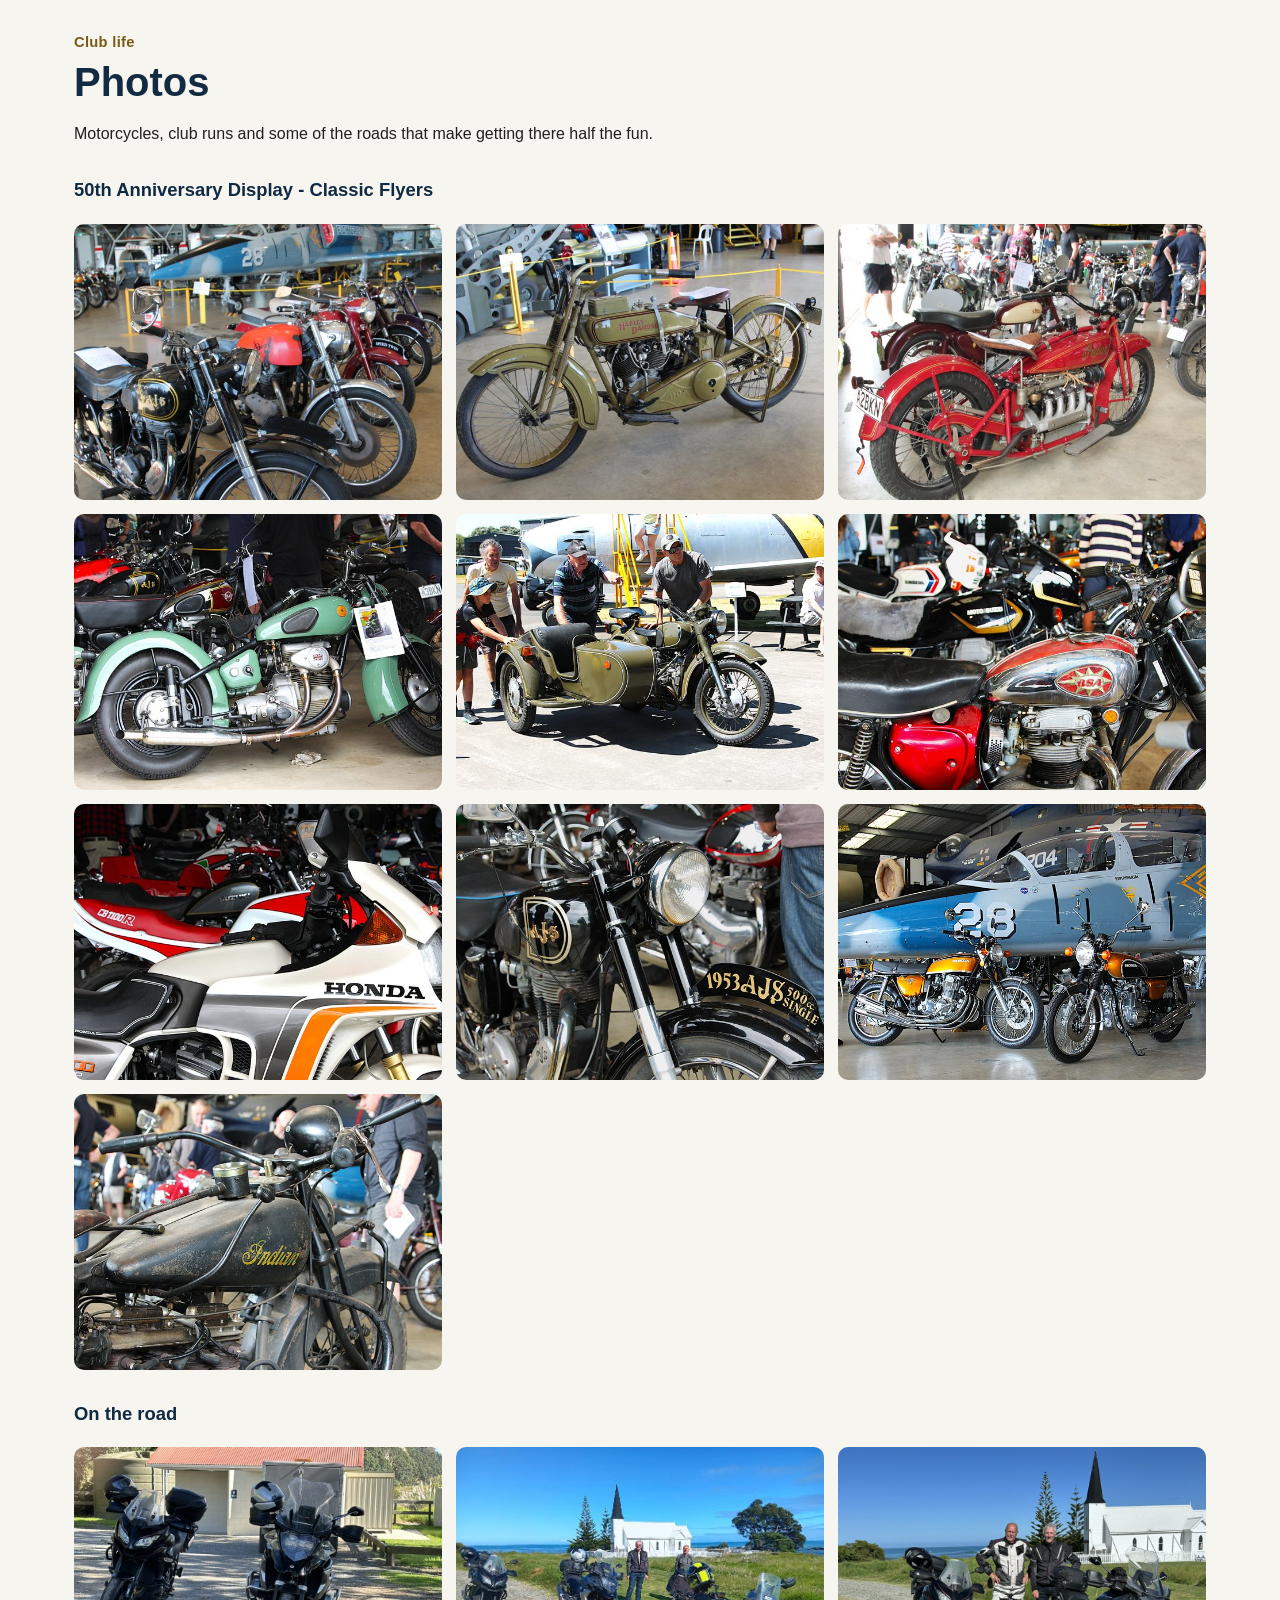
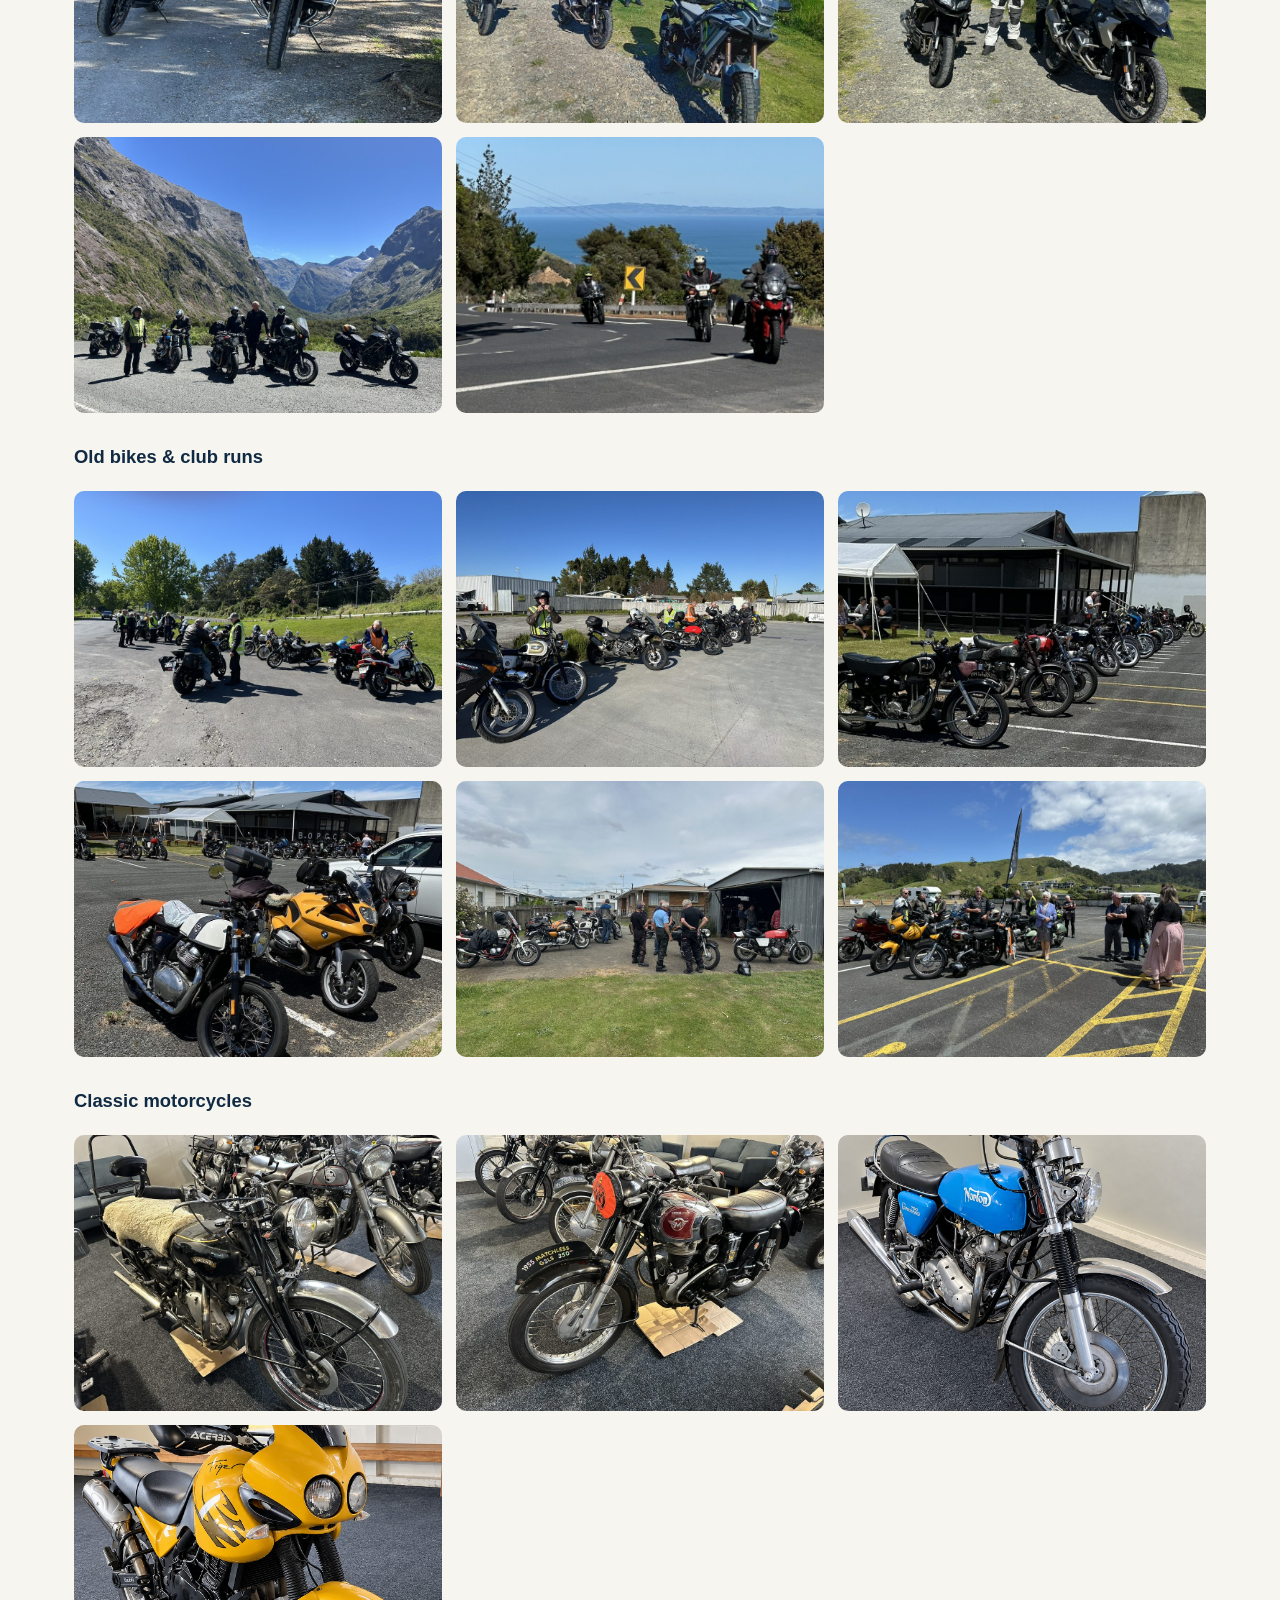
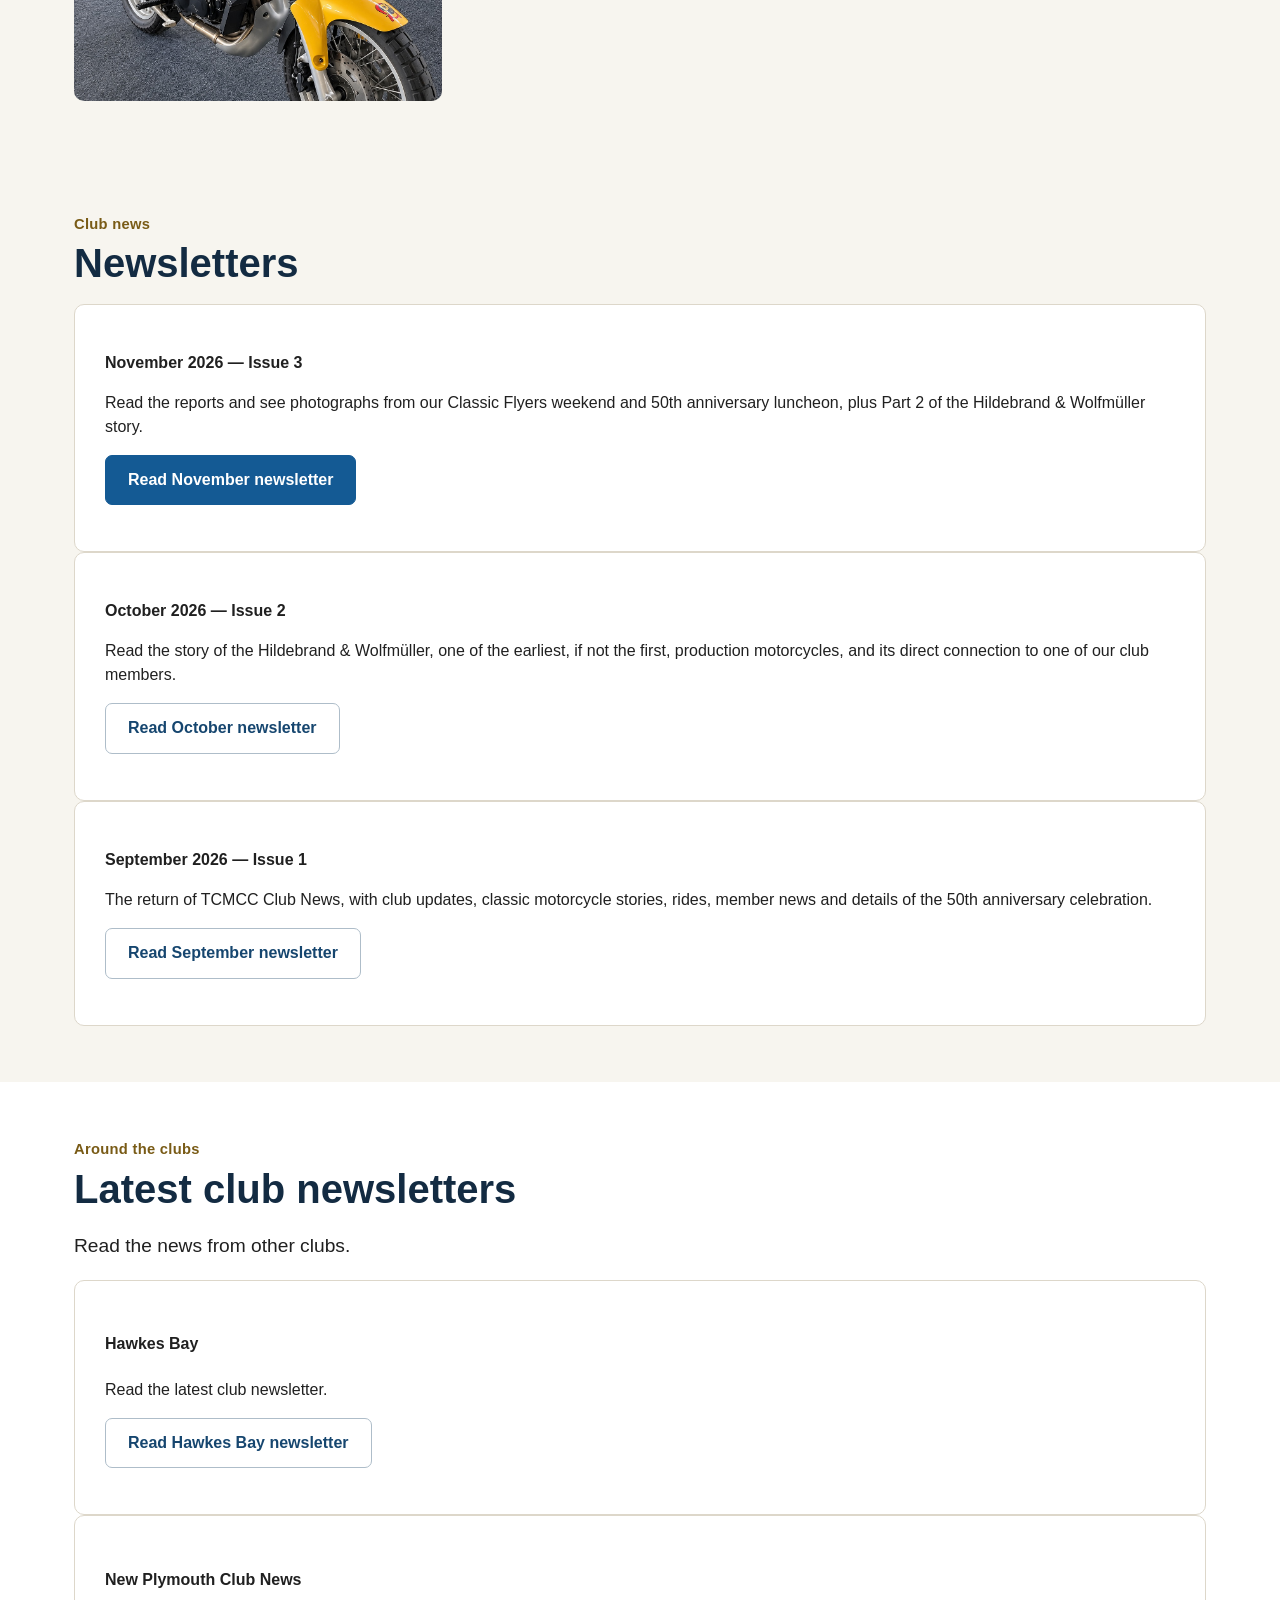
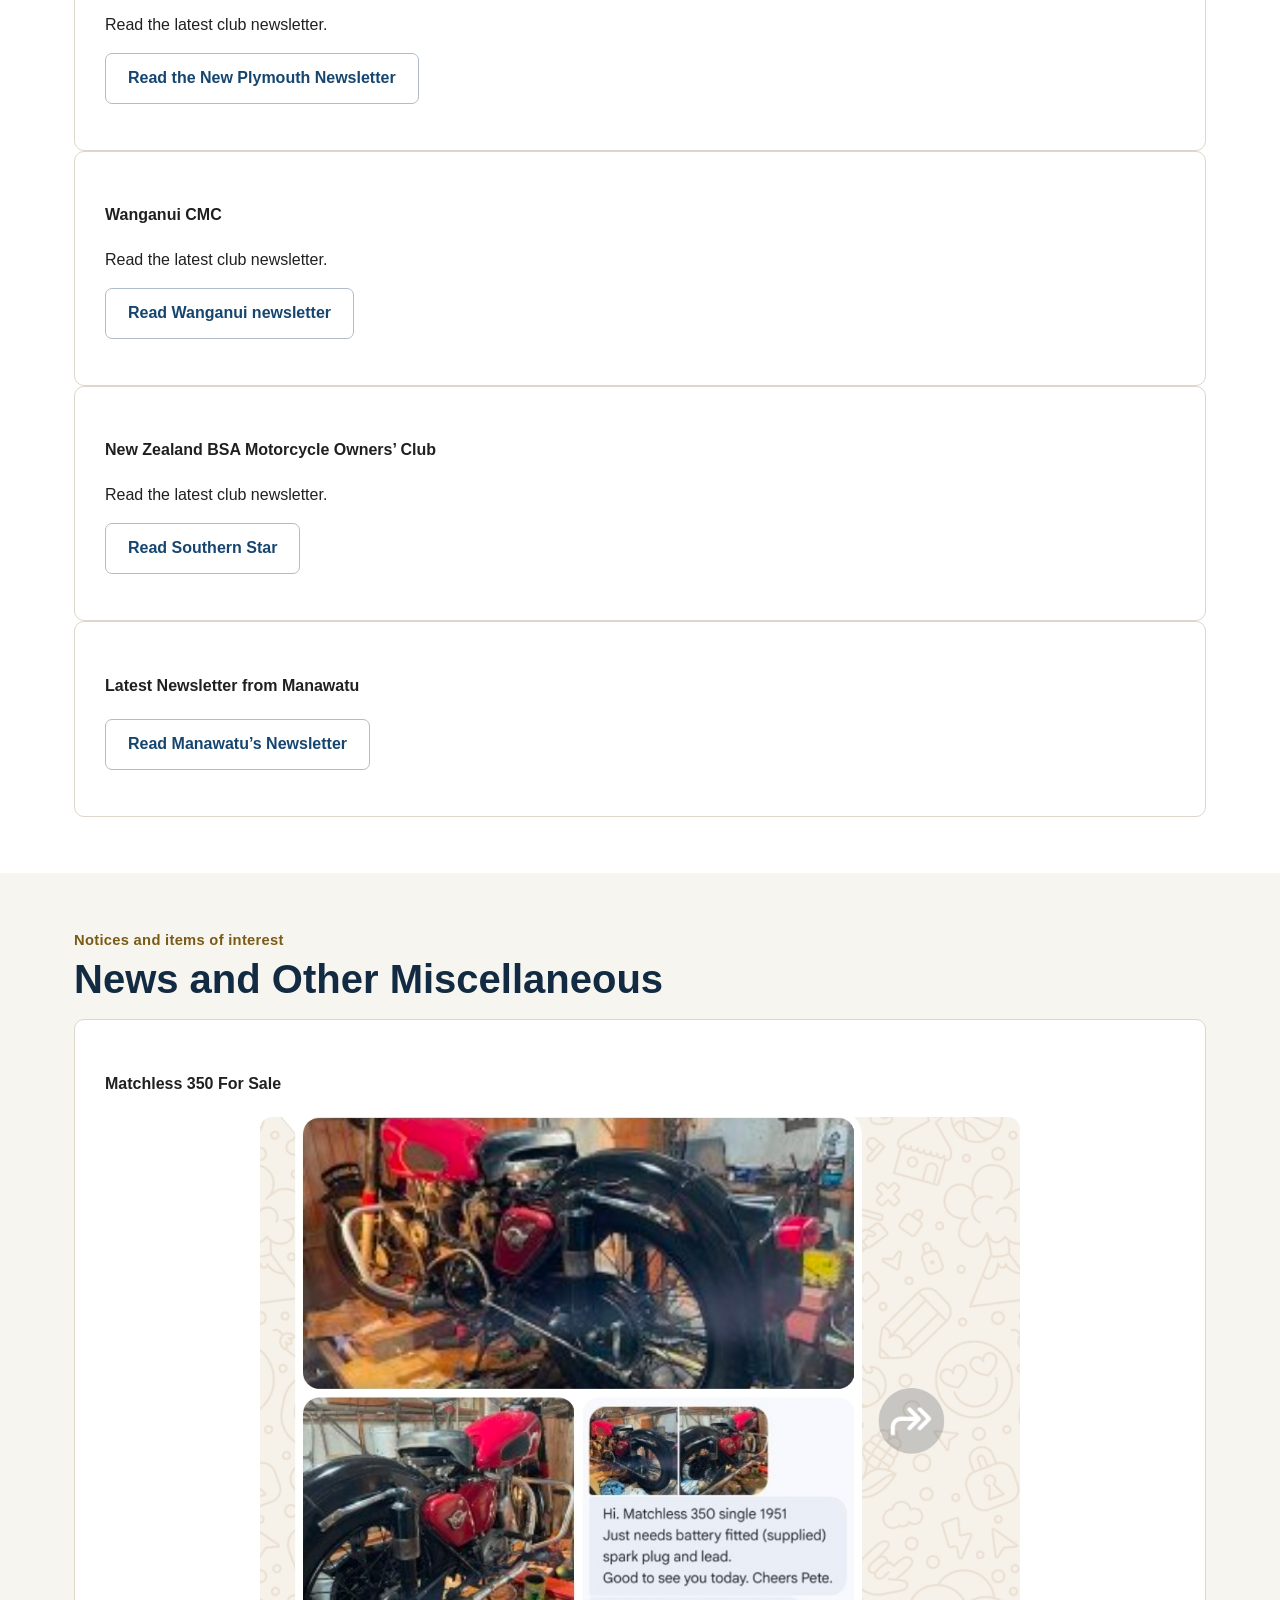
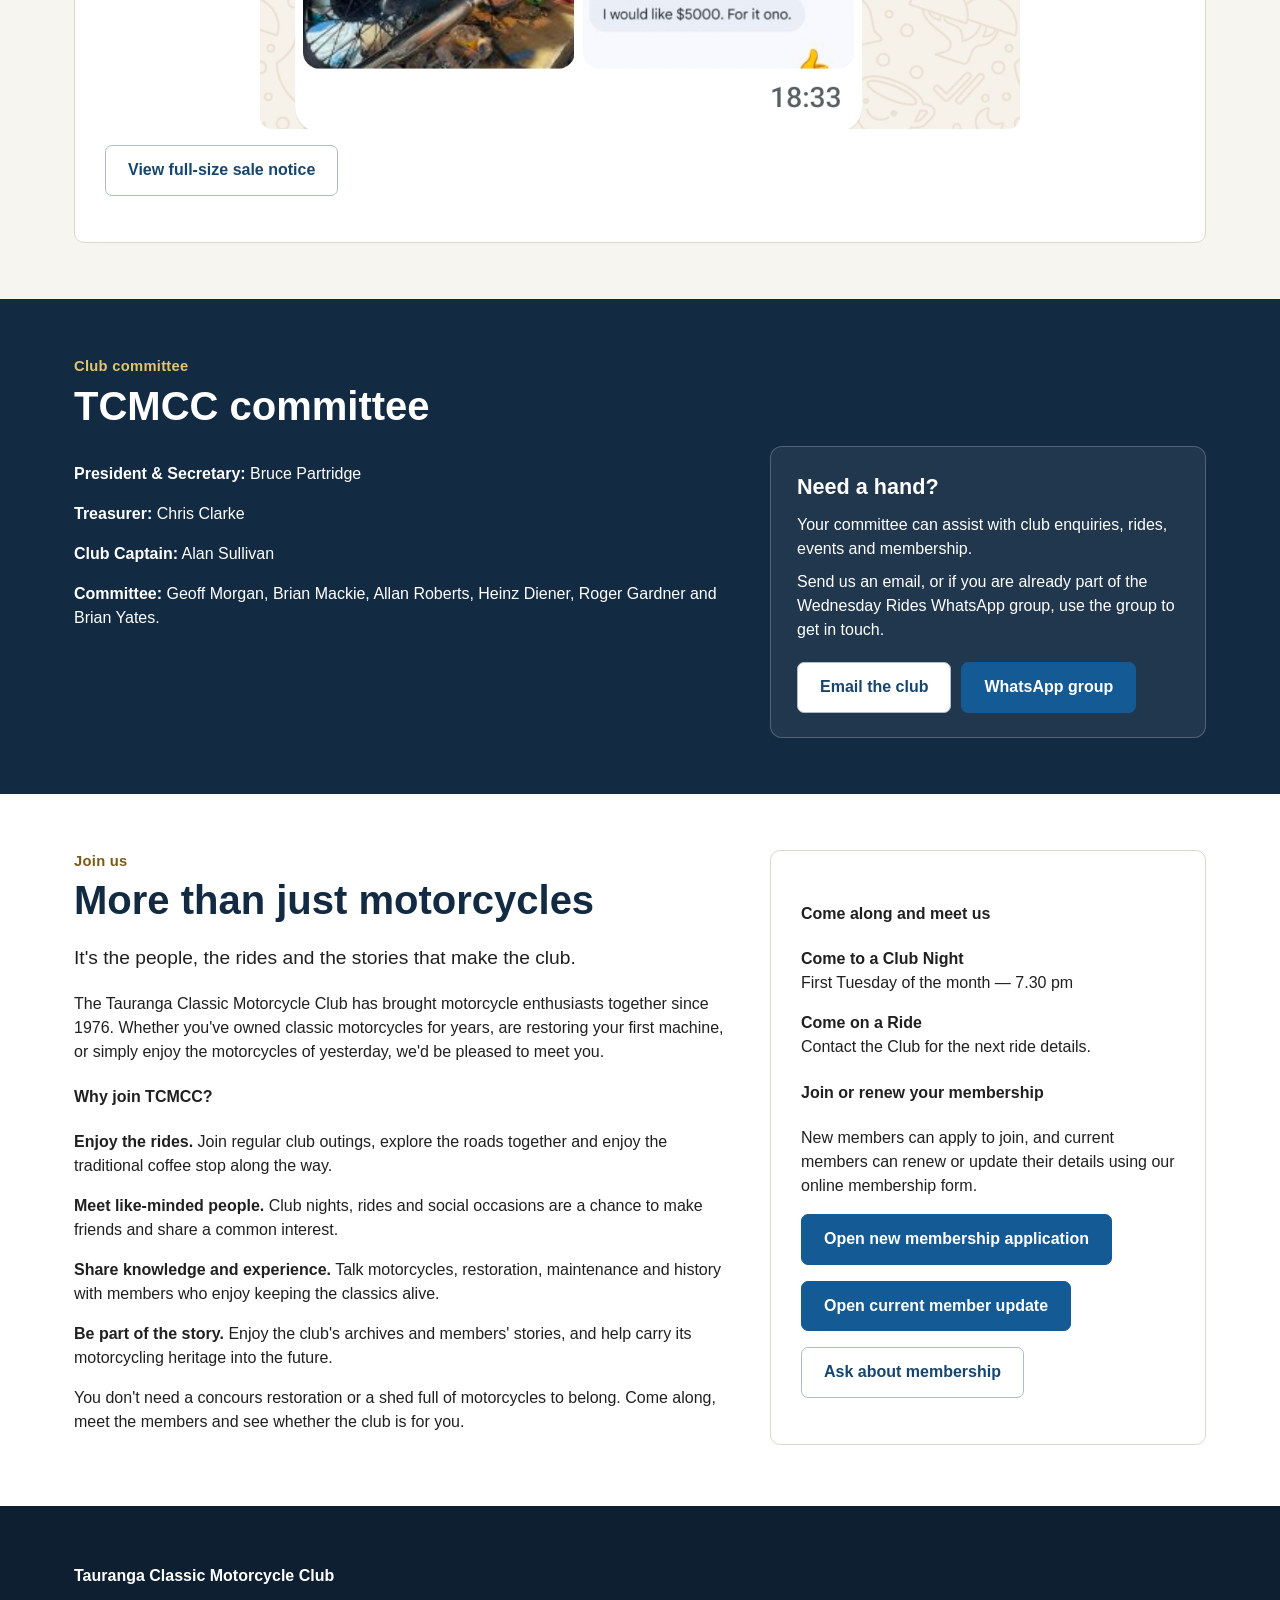
==== commit fa2d25a7: "Update Christmas dinner times, cost and RSVP details" ====
--- a/index.html
+++ b/index.html
@@ -701,7 +701,7 @@
 </footer>
 
 
-<script src="events.js?v=20261102-omaka"></script>
+<script src="events.js?v=20261102-xmas"></script>
 <script>
 (function(){
   const data = window.TCMCC_EVENT_DATA || {events:[]};
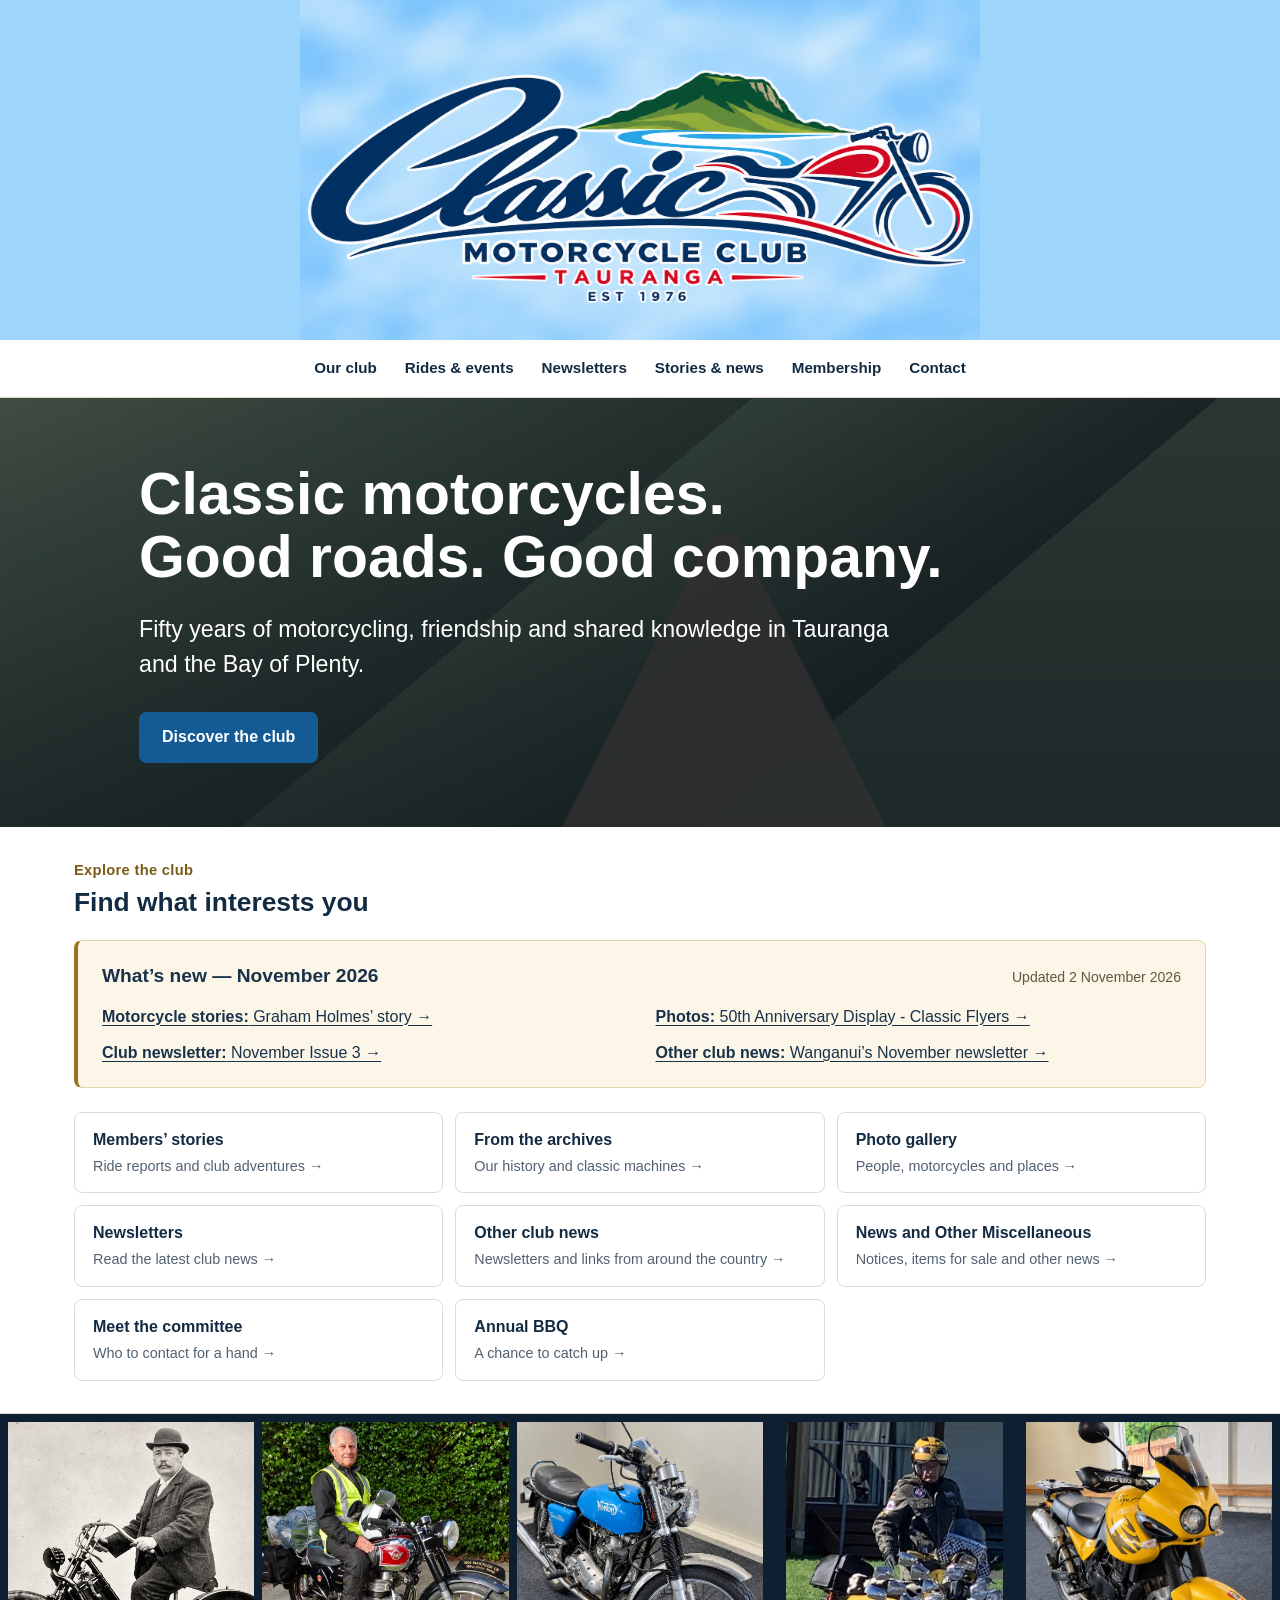
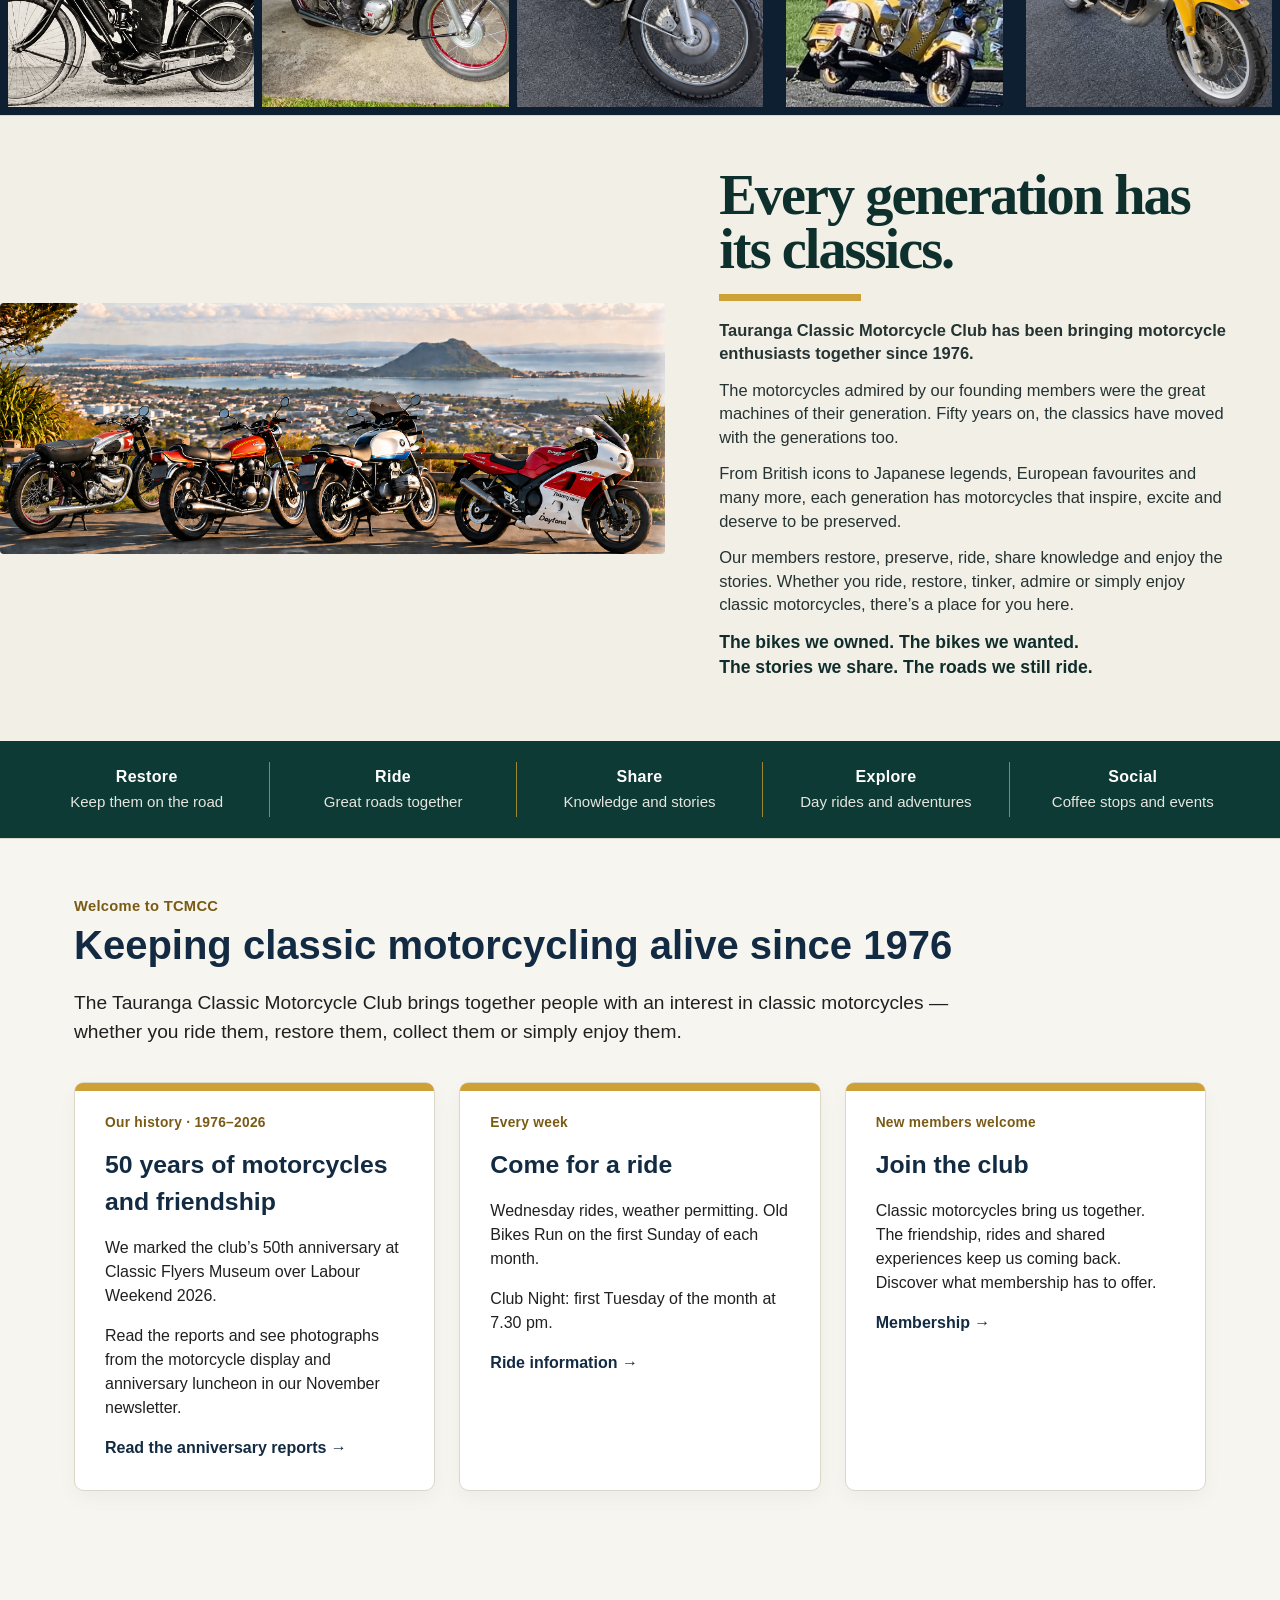
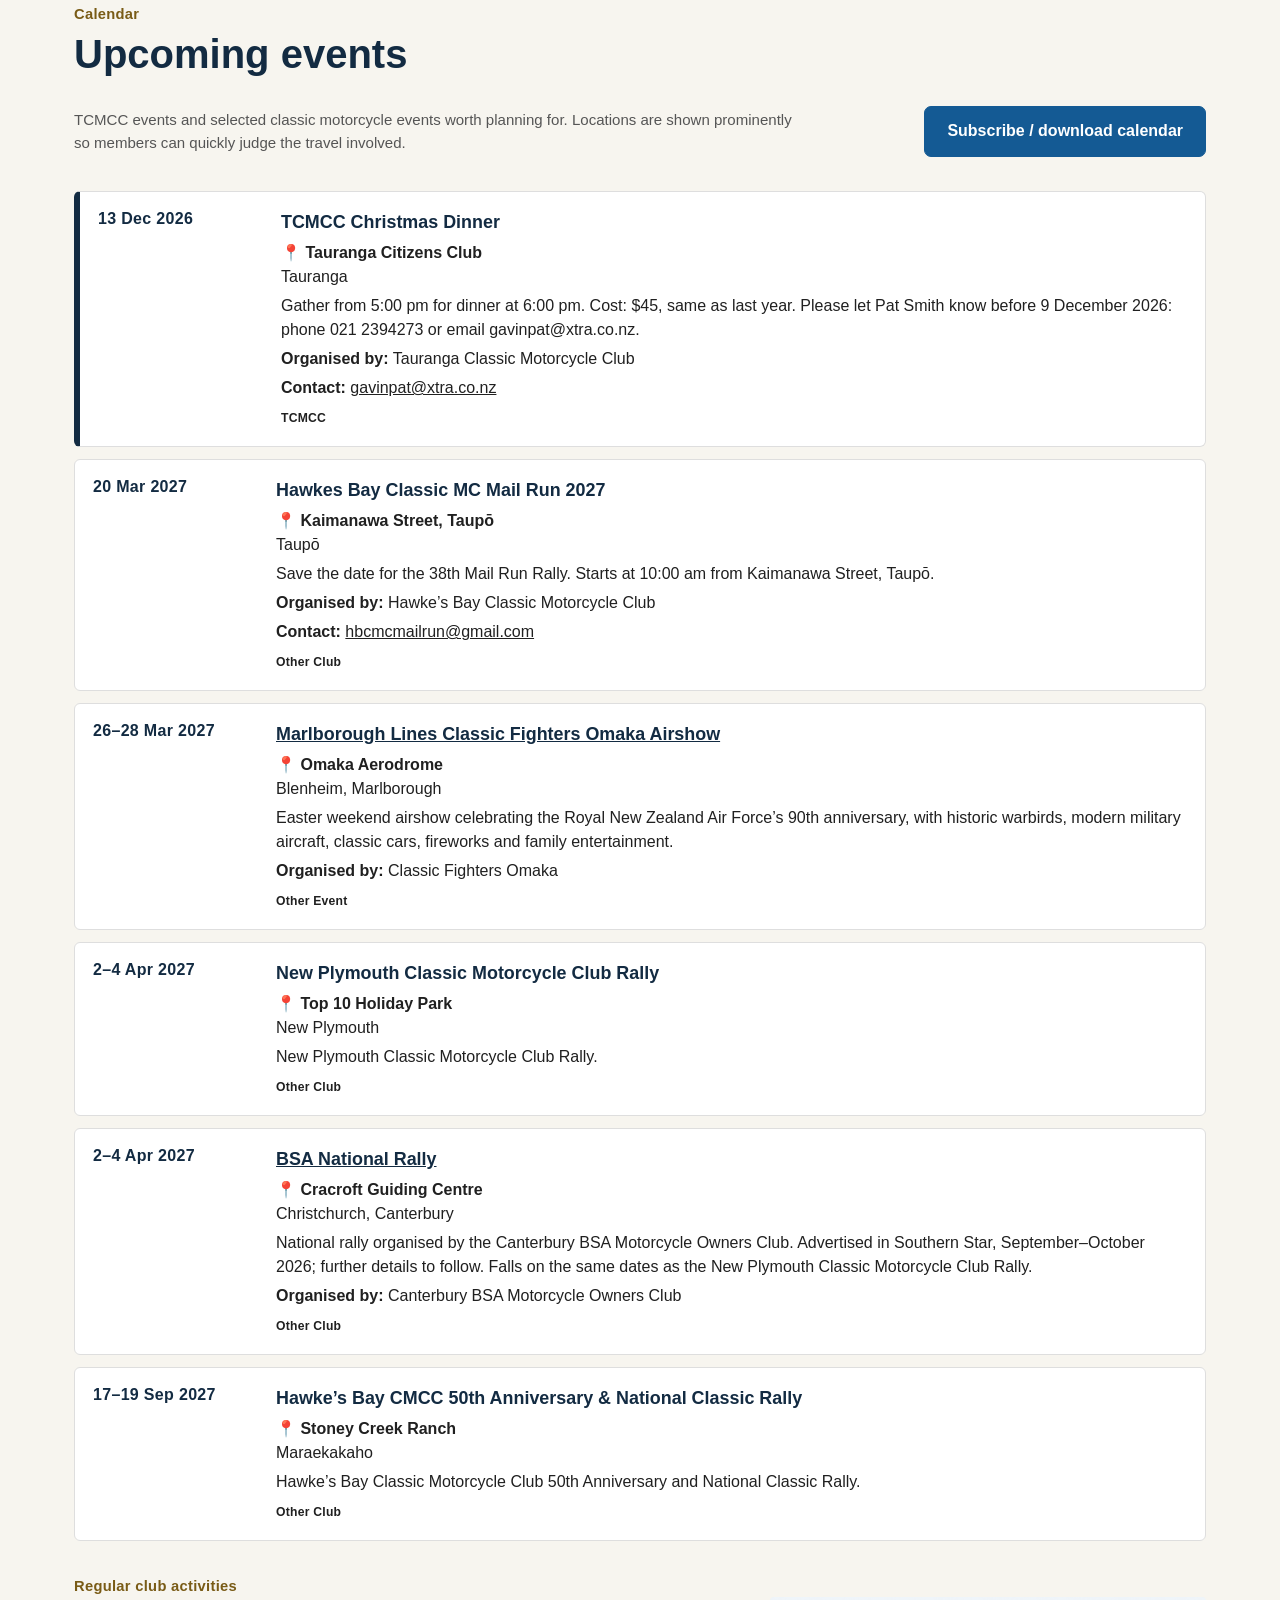
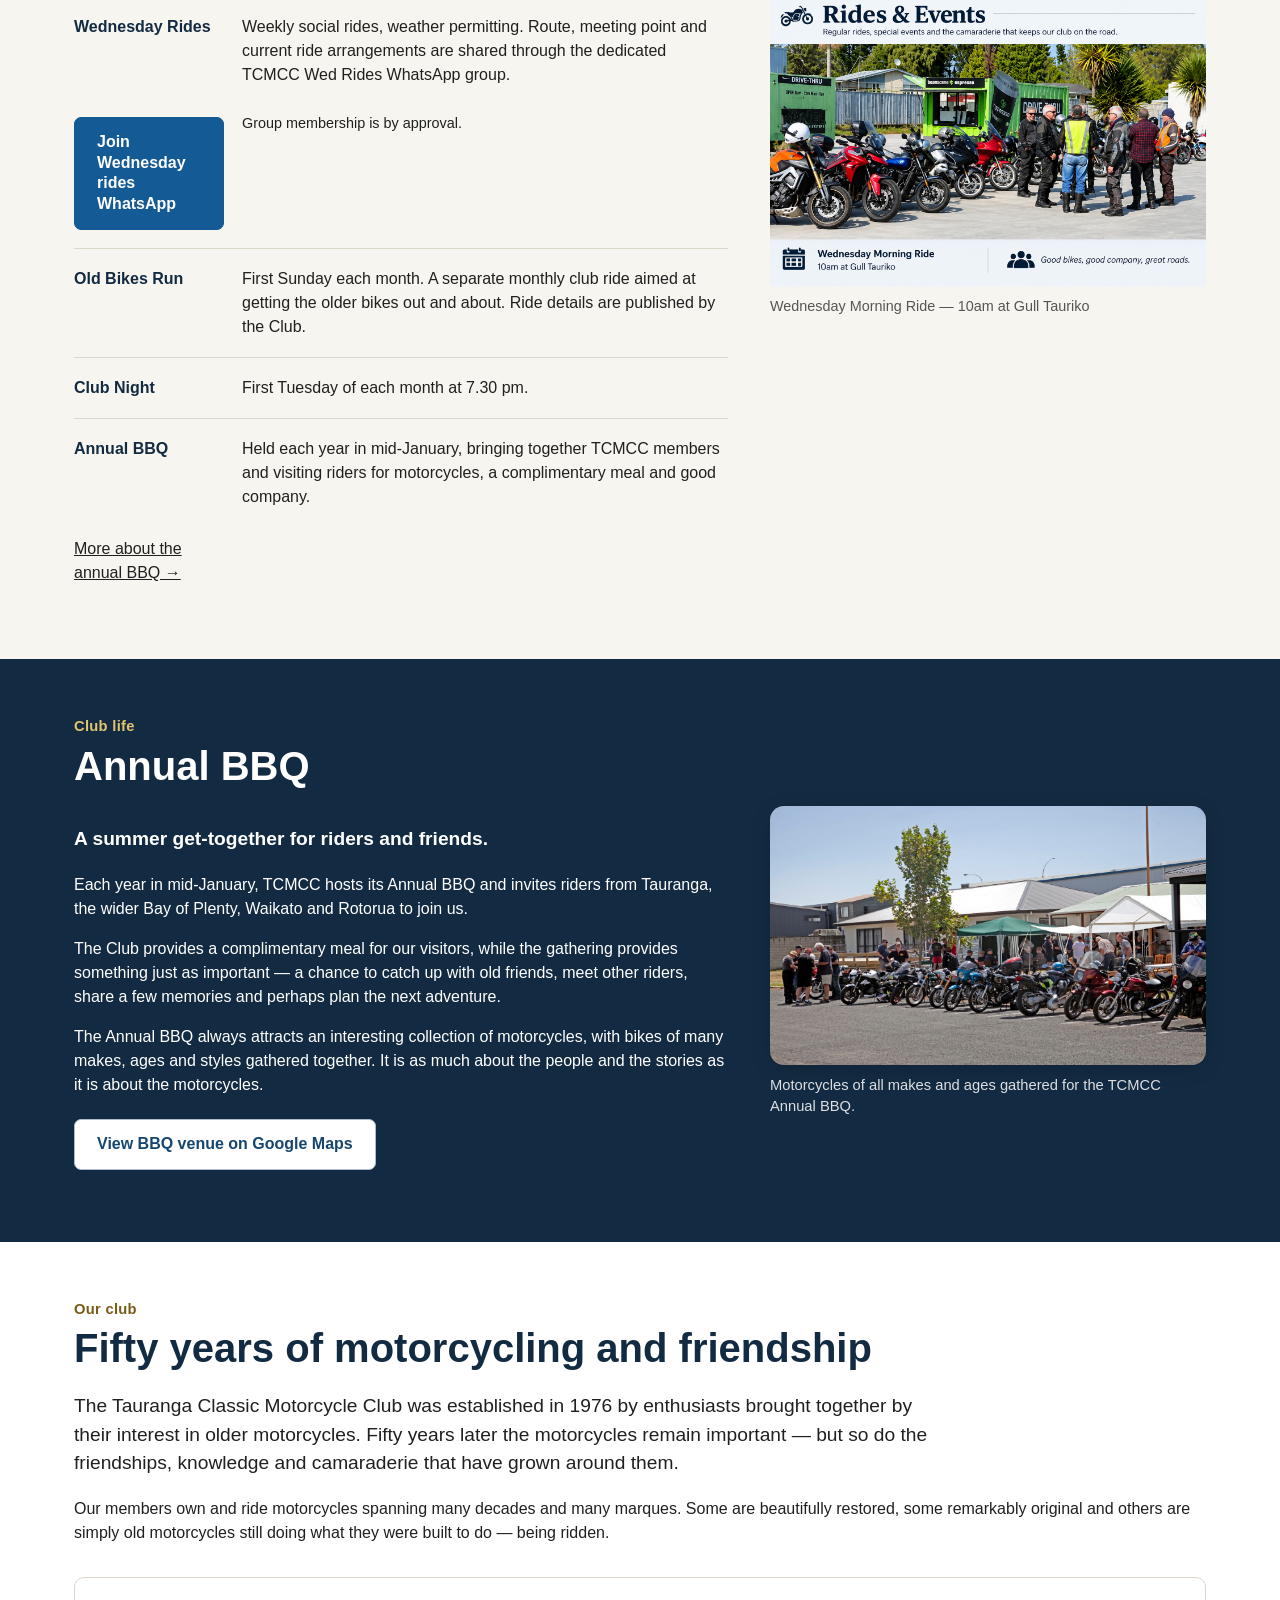
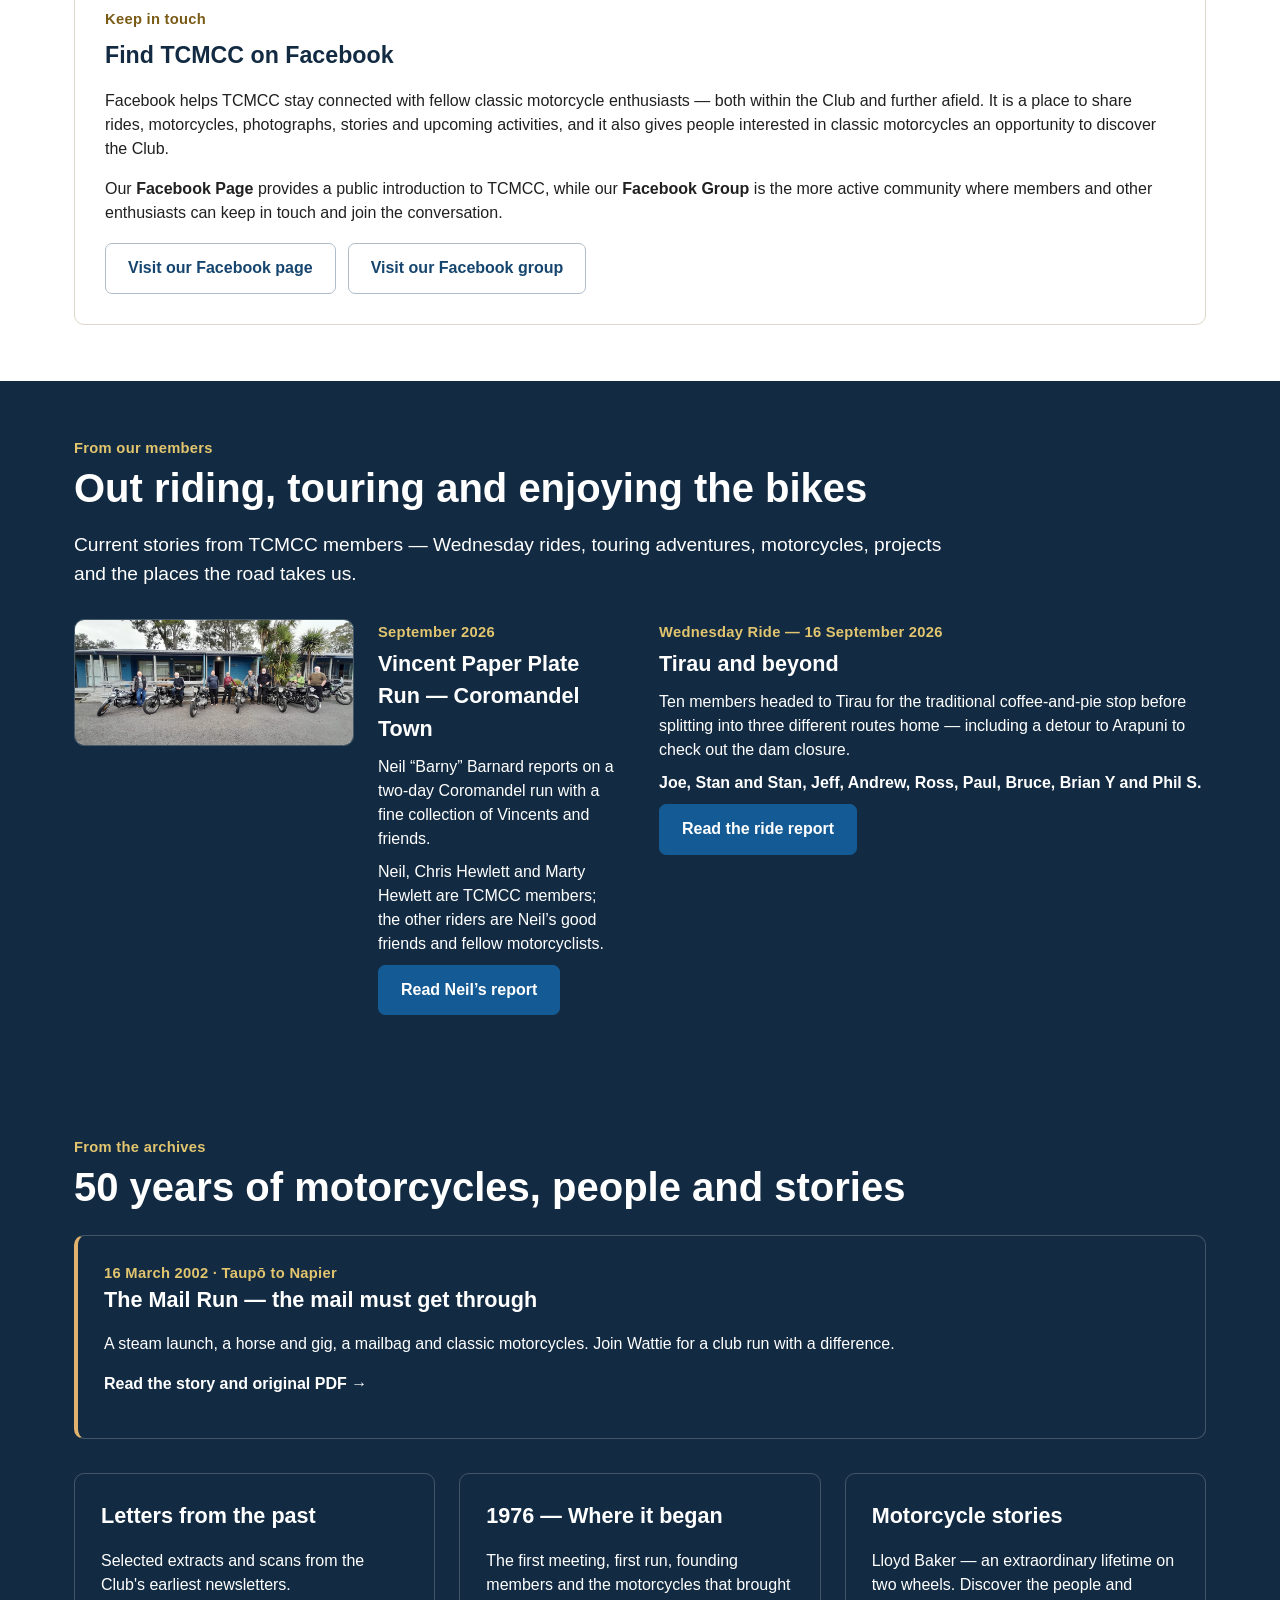
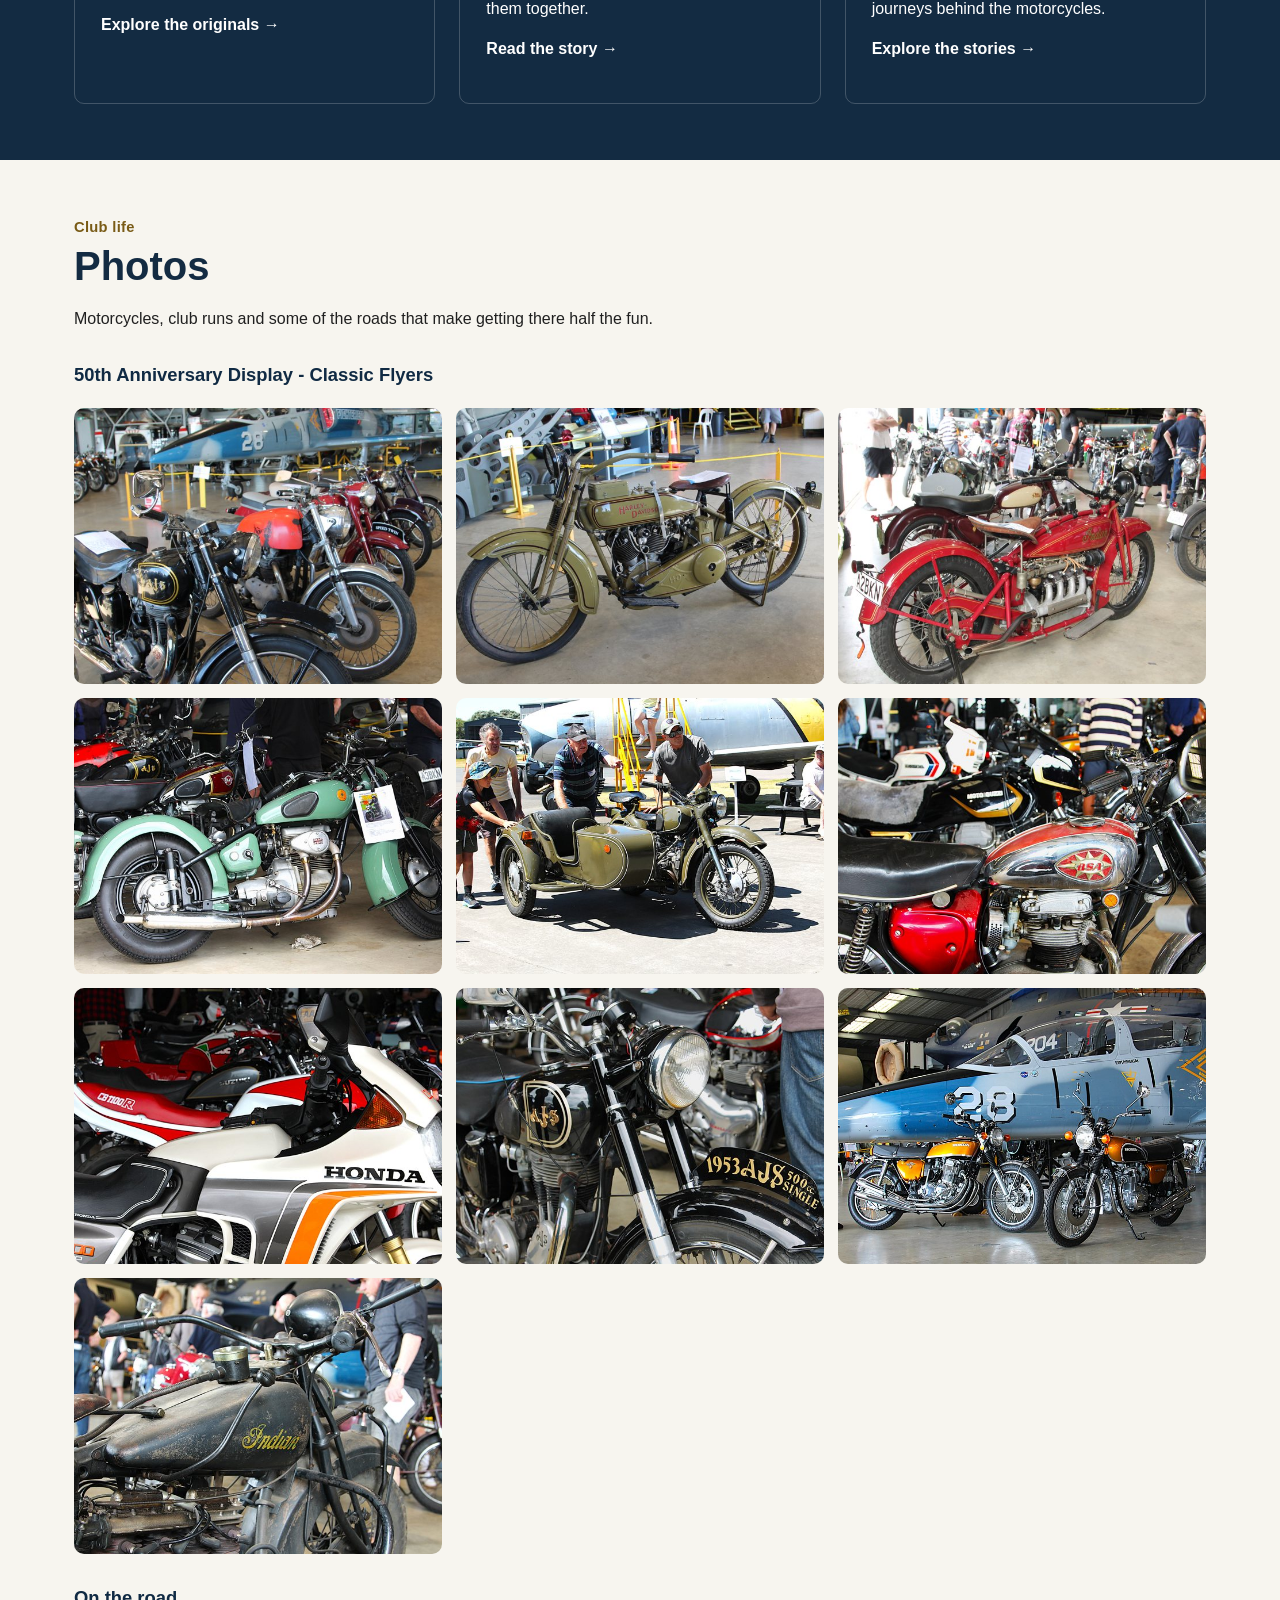
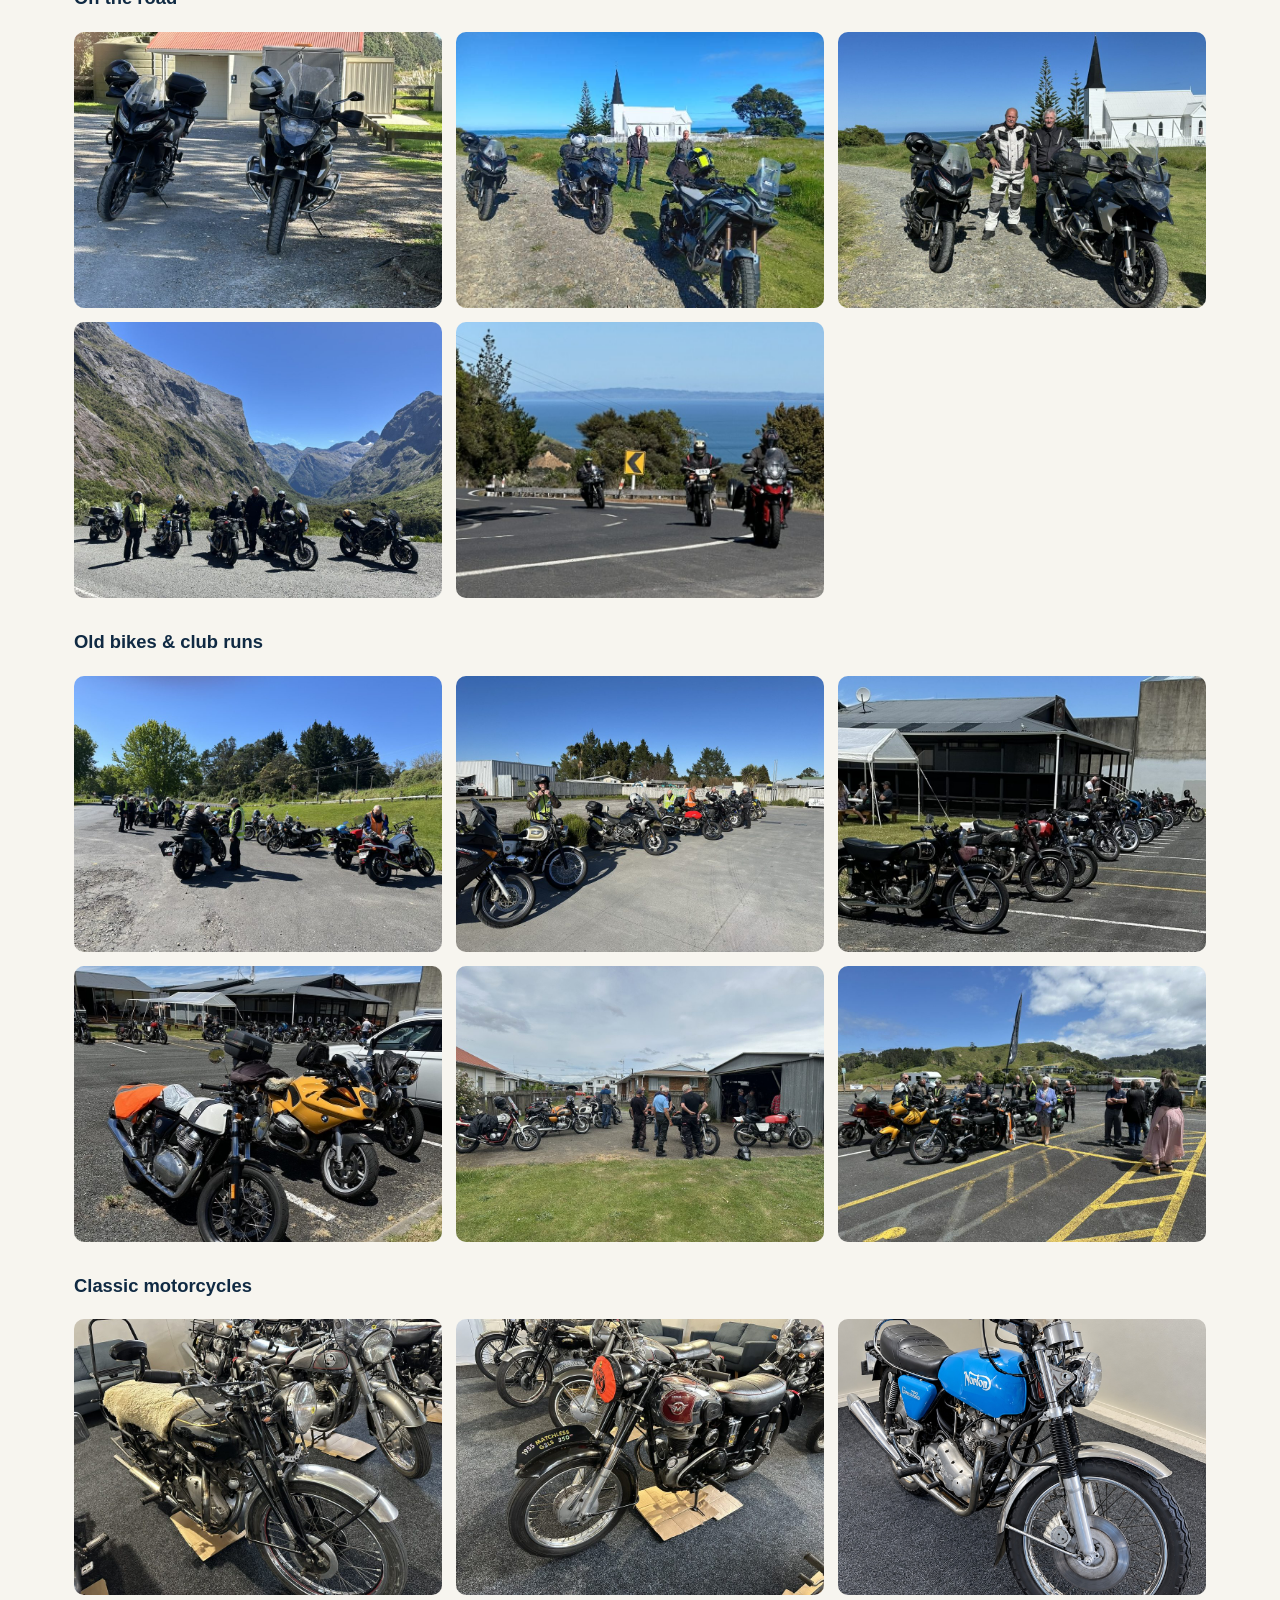
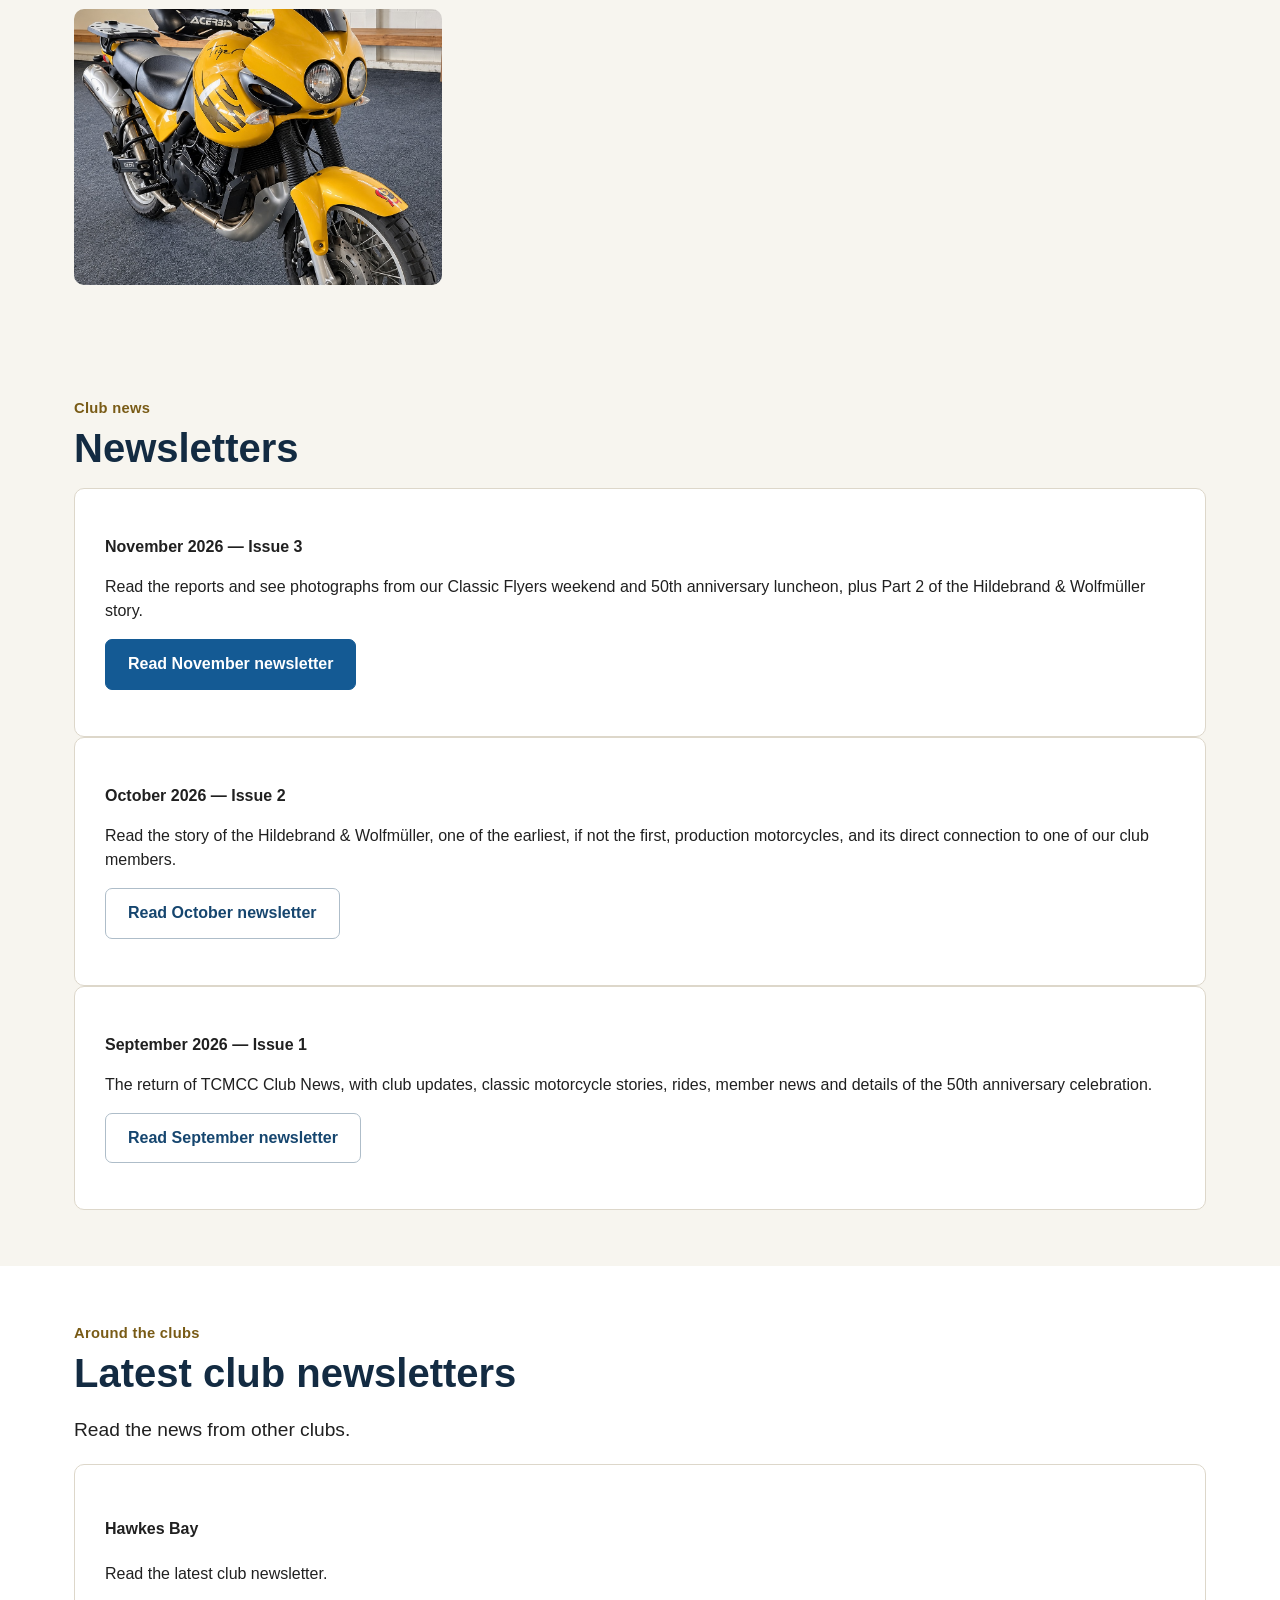
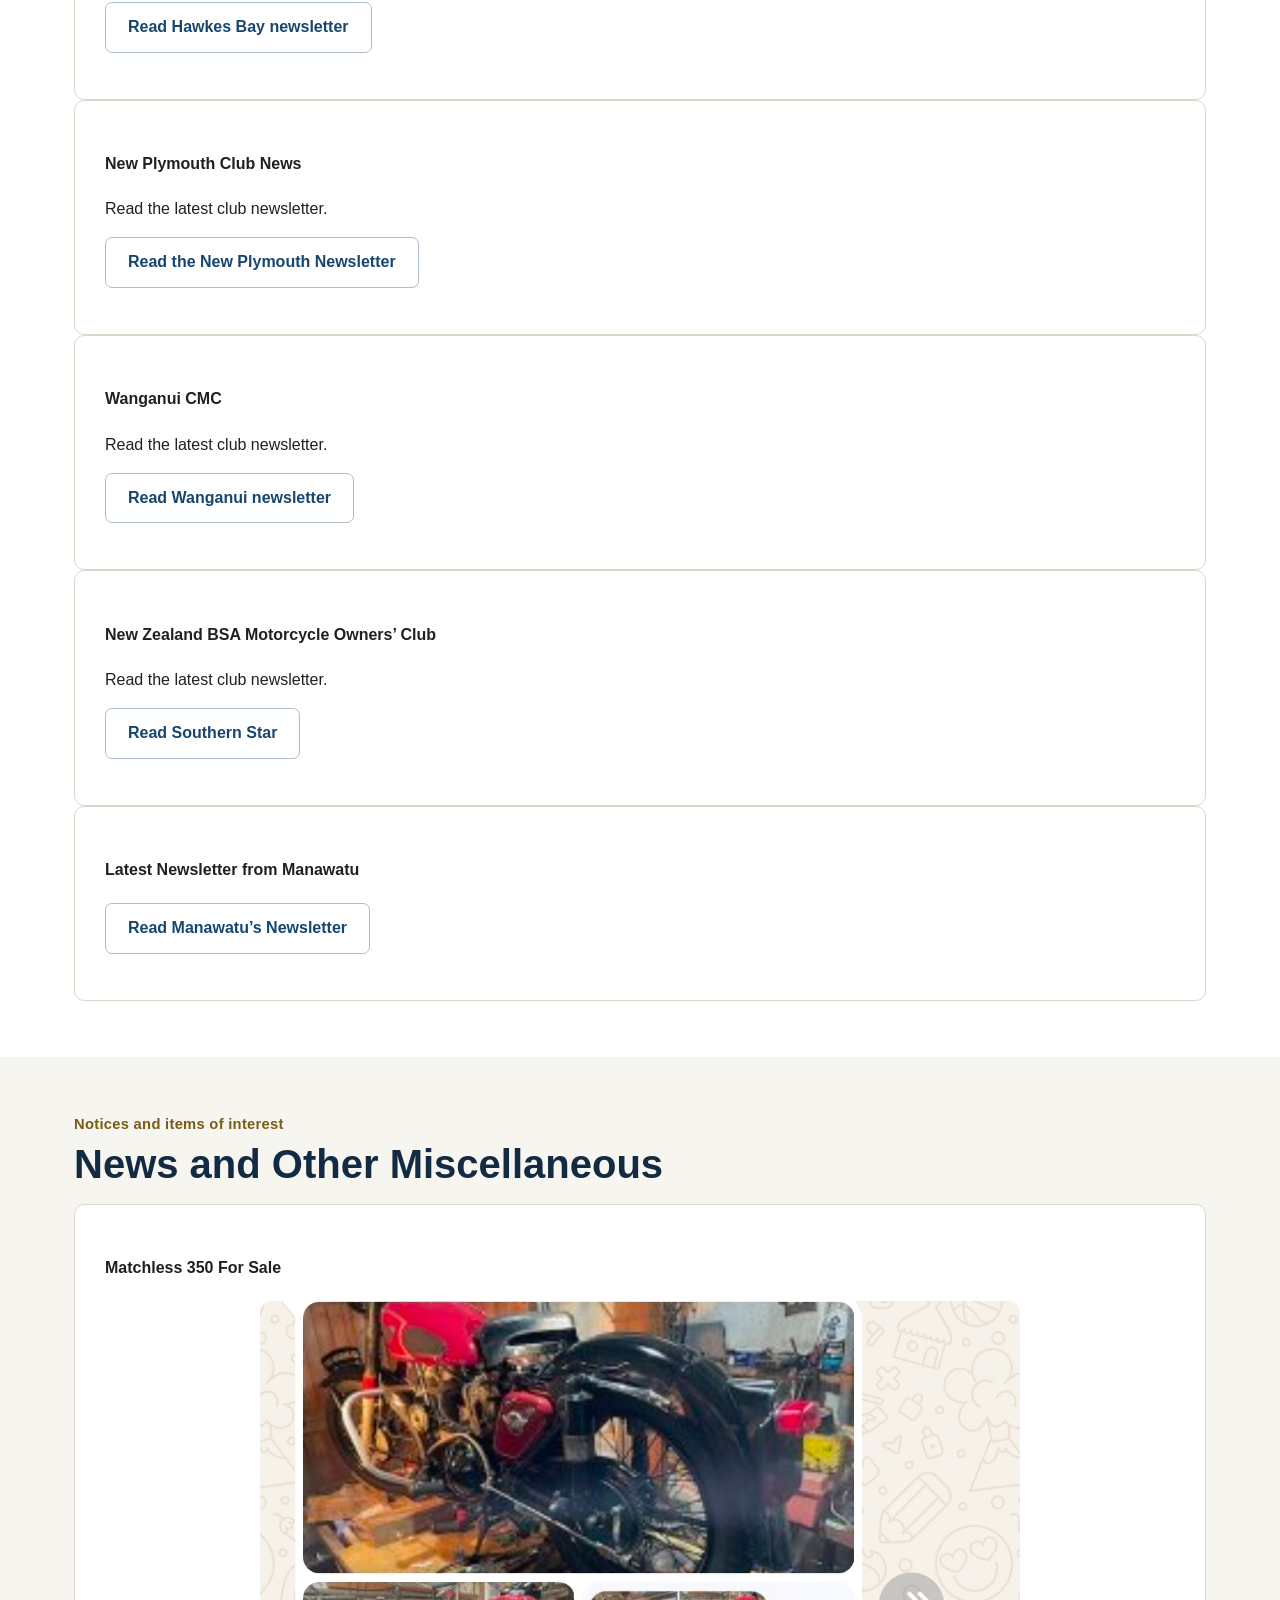
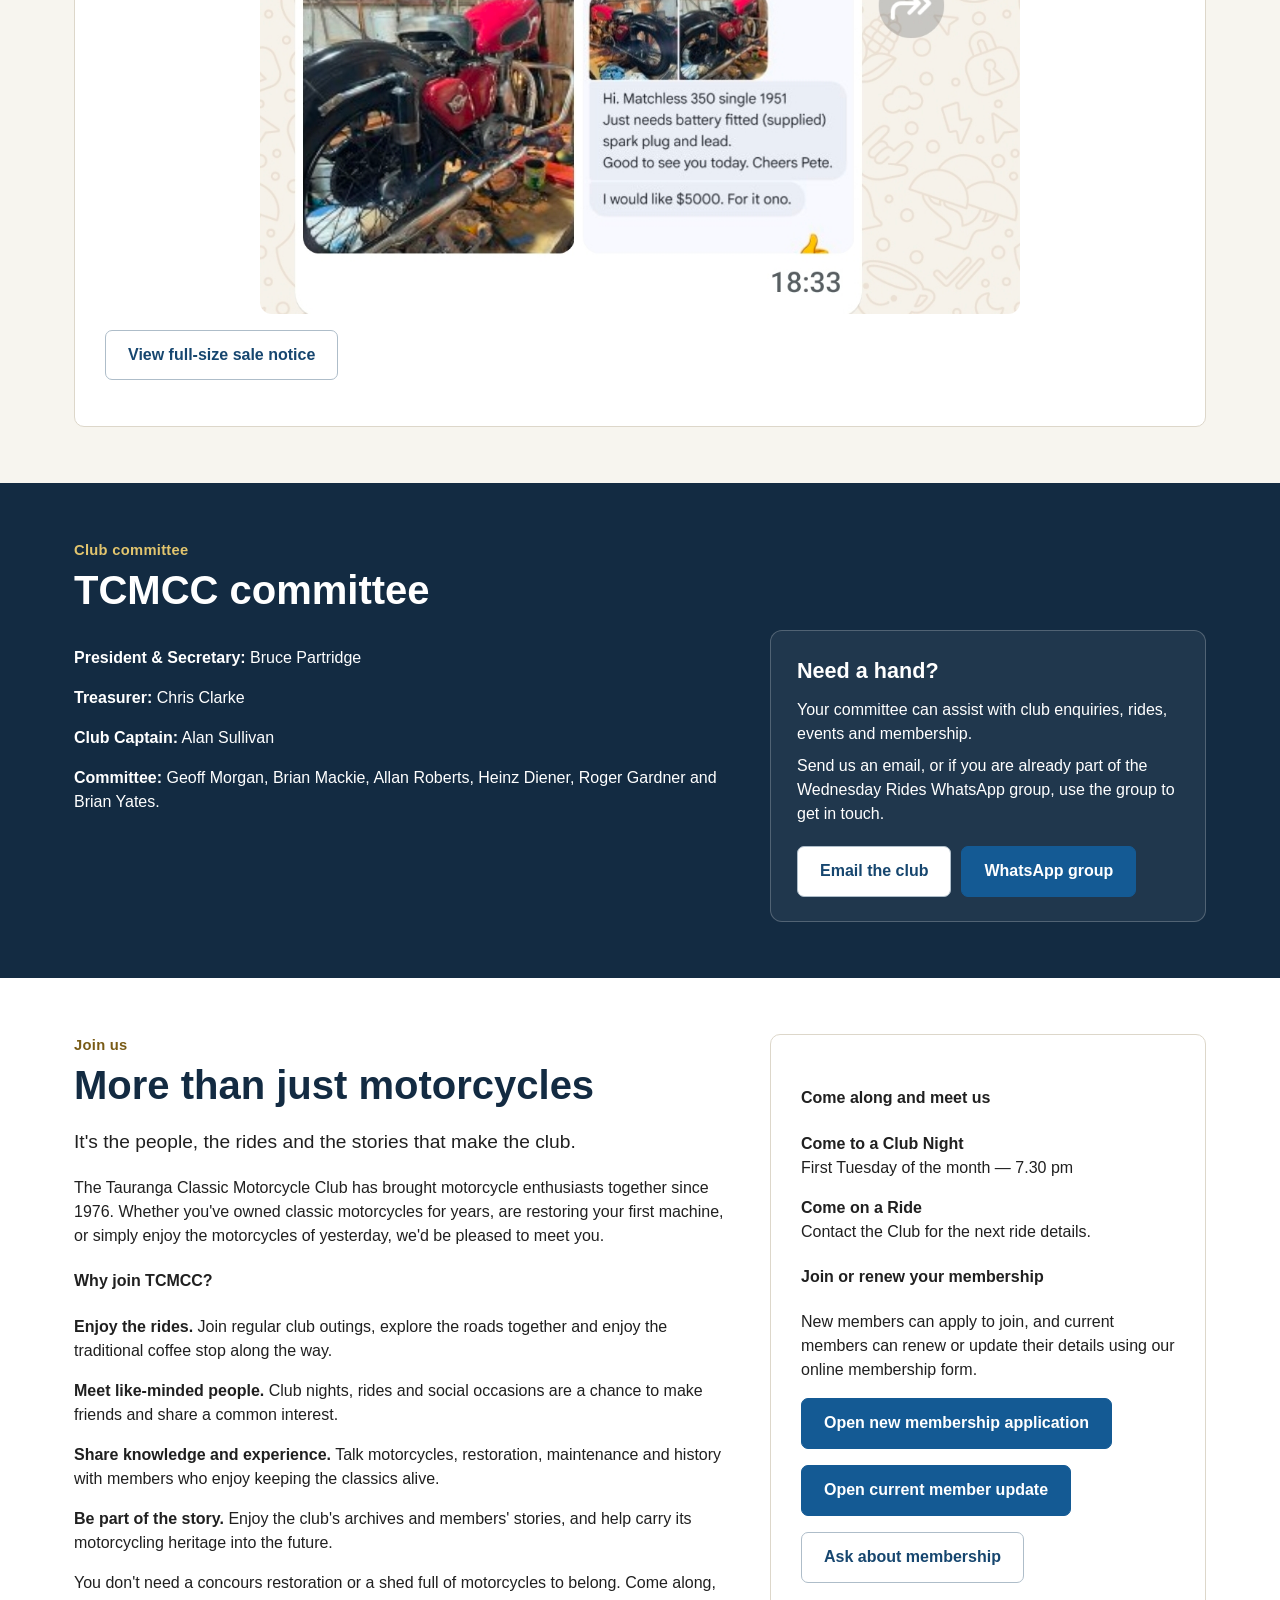
==== commit 7ae1f4b0: "Replace homepage header with supplied TCMCC logo" ====
--- a/index.html
+++ b/index.html
@@ -270,7 +270,7 @@
 <link rel="stylesheet" href="tcmcc-mobile.css">
 <link rel="icon" type="image/svg+xml" href="favicon.svg">
 <link rel="icon" type="image/png" href="assets/tcmcc-badge.png">
-<link rel="stylesheet" href="review.css?v=20261102-mobile-header-2">
+<link rel="stylesheet" href="review.css?v=20261104-logo-header">
 <style>
 .latest-updates{margin:0 0 24px;padding:22px 24px;background:#fbf6e8;border:1px solid #e5d6aa;border-left:4px solid #967321;border-radius:8px}
 .latest-updates-header{display:flex;align-items:baseline;justify-content:space-between;gap:8px 20px;flex-wrap:wrap}
@@ -285,14 +285,12 @@
 </head>
 <body>
 <a class="skip-link" href="#main">Skip to content</a>
-<header>
+<header class="site-header">
   <div class="wrap brand">
-    <img src="assets/tcmcc-badge.png" alt="Tauranga Classic Motorcycle Club badge">
-    <div>
-      <h1>Tauranga Classic<br>Motorcycle Club</h1>
-      <div class="sub">Established 1976 • Celebrating 50 years</div>
-    </div>
-    <img class="brand-new-logo" src="assets/tcmcc-new-logo-pale-blue.jpg" alt="Classic Motorcycle Club Tauranga — established 1976" width="840" height="420">
+    <h1 class="visually-hidden">Tauranga Classic Motorcycle Club</h1>
+    <a class="brand-home" href="./" aria-label="Tauranga Classic Motorcycle Club home">
+      <img class="brand-logo" src="assets/tcmcc-header-logo.png" alt="Classic Motorcycle Club Tauranga — established 1976" width="1774" height="887" fetchpriority="high">
+    </a>
   </div>
 </header>
 
--- a/review.css
+++ b/review.css
@@ -9,14 +9,14 @@
 @media(max-width:400px){.topic-links{grid-template-columns:1fr}.brand{gap:12px}}
 @media(prefers-reduced-motion:reduce){html{scroll-behavior:auto}}
 
-/* Introduce the new identity alongside the existing circular badge. */
-.brand .brand-new-logo{width:210px;height:105px;object-fit:contain;clip-path:none;border-radius:3px;margin-left:auto;flex-shrink:0}
-/* Give the club name its own row on phones; retain the heritage badge beside the Mount logo. */
+/* The supplied club logo is the homepage's primary identity. */
+.site-header{background:#9ed5fa}
+.site-header .brand{display:block;padding:0 18px}
+.site-header .brand-home{display:block;width:100%;max-width:680px;margin:0 auto}
+.site-header .brand-logo{display:block;width:100%;height:auto;object-fit:contain;clip-path:none;border:0;border-radius:0;background:transparent}
+.visually-hidden{position:absolute;width:1px;height:1px;padding:0;margin:-1px;overflow:hidden;clip-path:inset(50%);white-space:nowrap;border:0}
+/* Override the older mobile badge dimensions for this wide logo. */
 @media(max-width:760px){
-  .brand{display:grid;grid-template-columns:minmax(0,1fr) 52px;gap:14px 18px;align-items:center}
-  .brand>div{grid-column:1/-1;grid-row:1;min-width:0}
-  .brand h1{font-size:clamp(1.45rem,6vw,2rem);line-height:1.15}
-  .brand .sub{font-size:.75rem;line-height:1.4}
-  .brand>img:not(.brand-new-logo){grid-column:2;grid-row:2;width:52px !important;height:52px !important}
-  .brand .brand-new-logo{grid-column:1;grid-row:2;width:100% !important;max-width:260px;height:auto !important;margin:0;justify-self:start}
+  .site-header .brand{padding:0}
+  .site-header .brand-logo{width:100% !important;height:auto !important}
 }
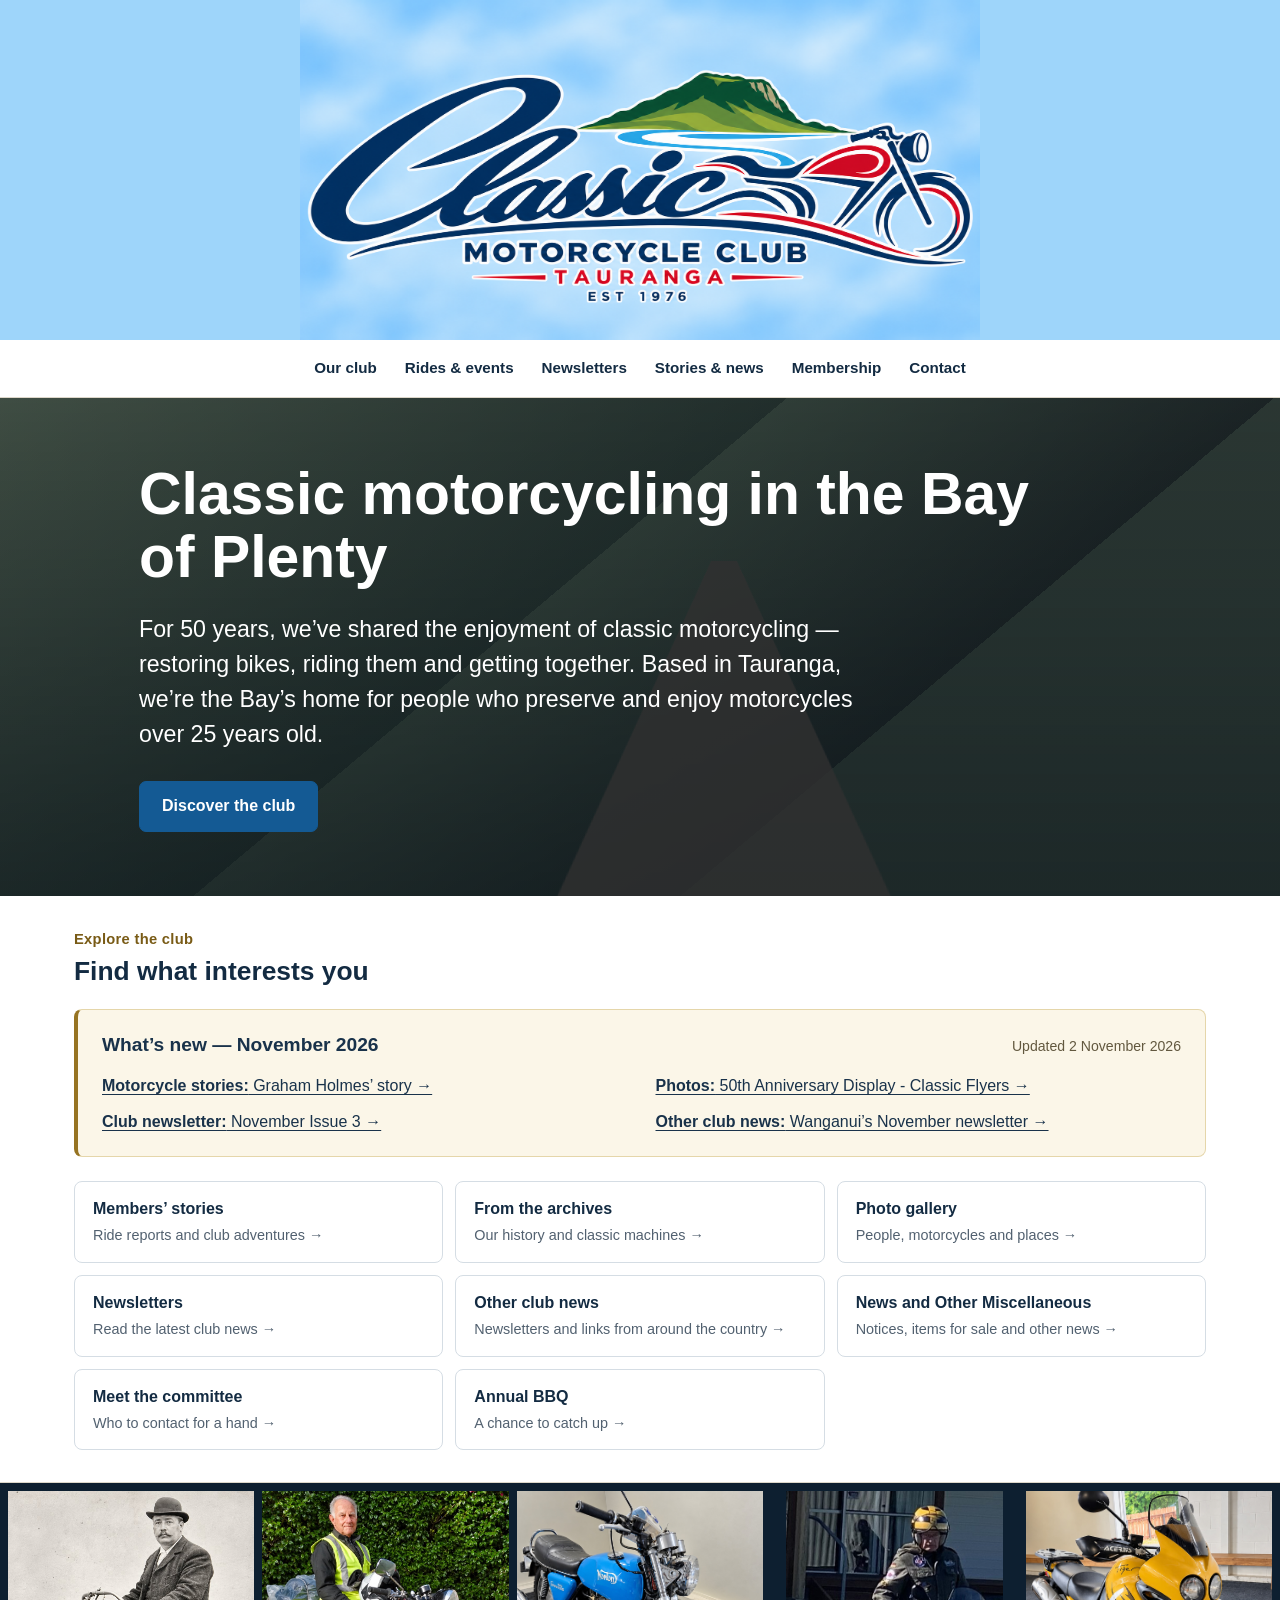
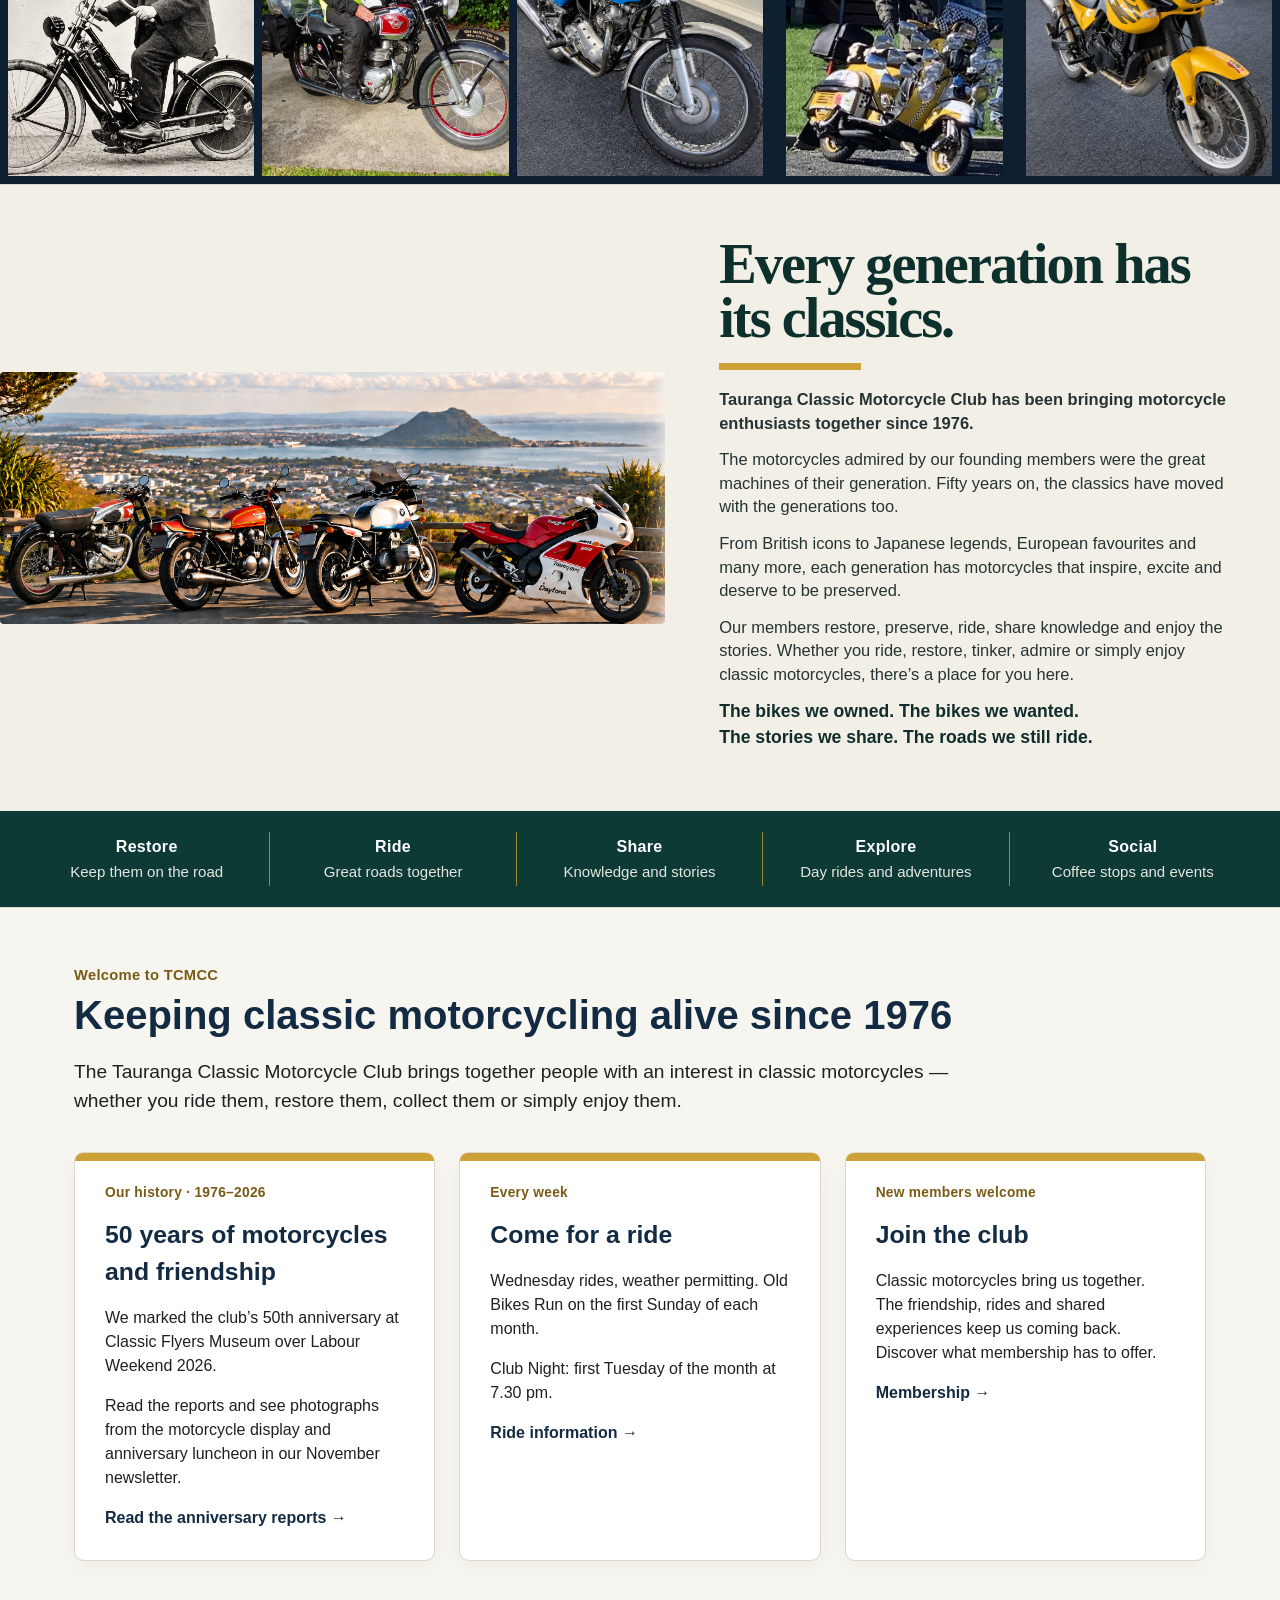
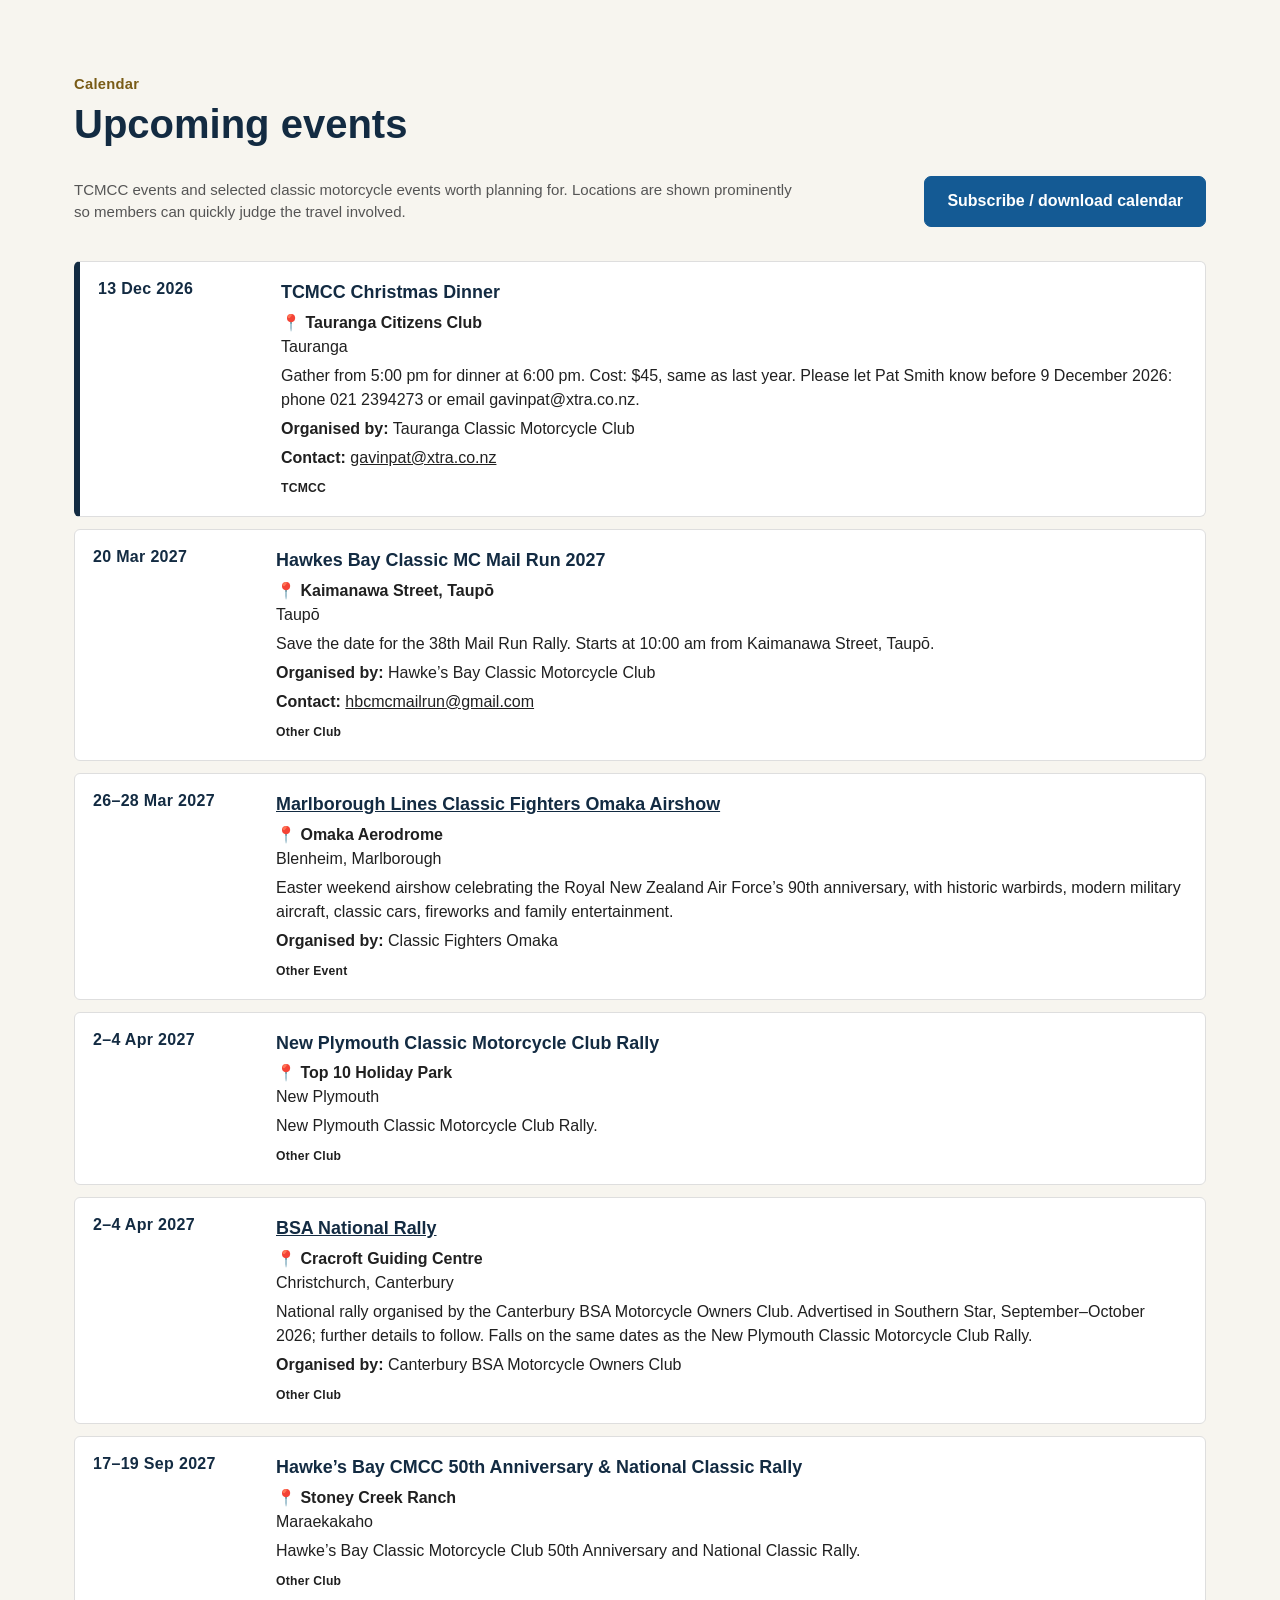
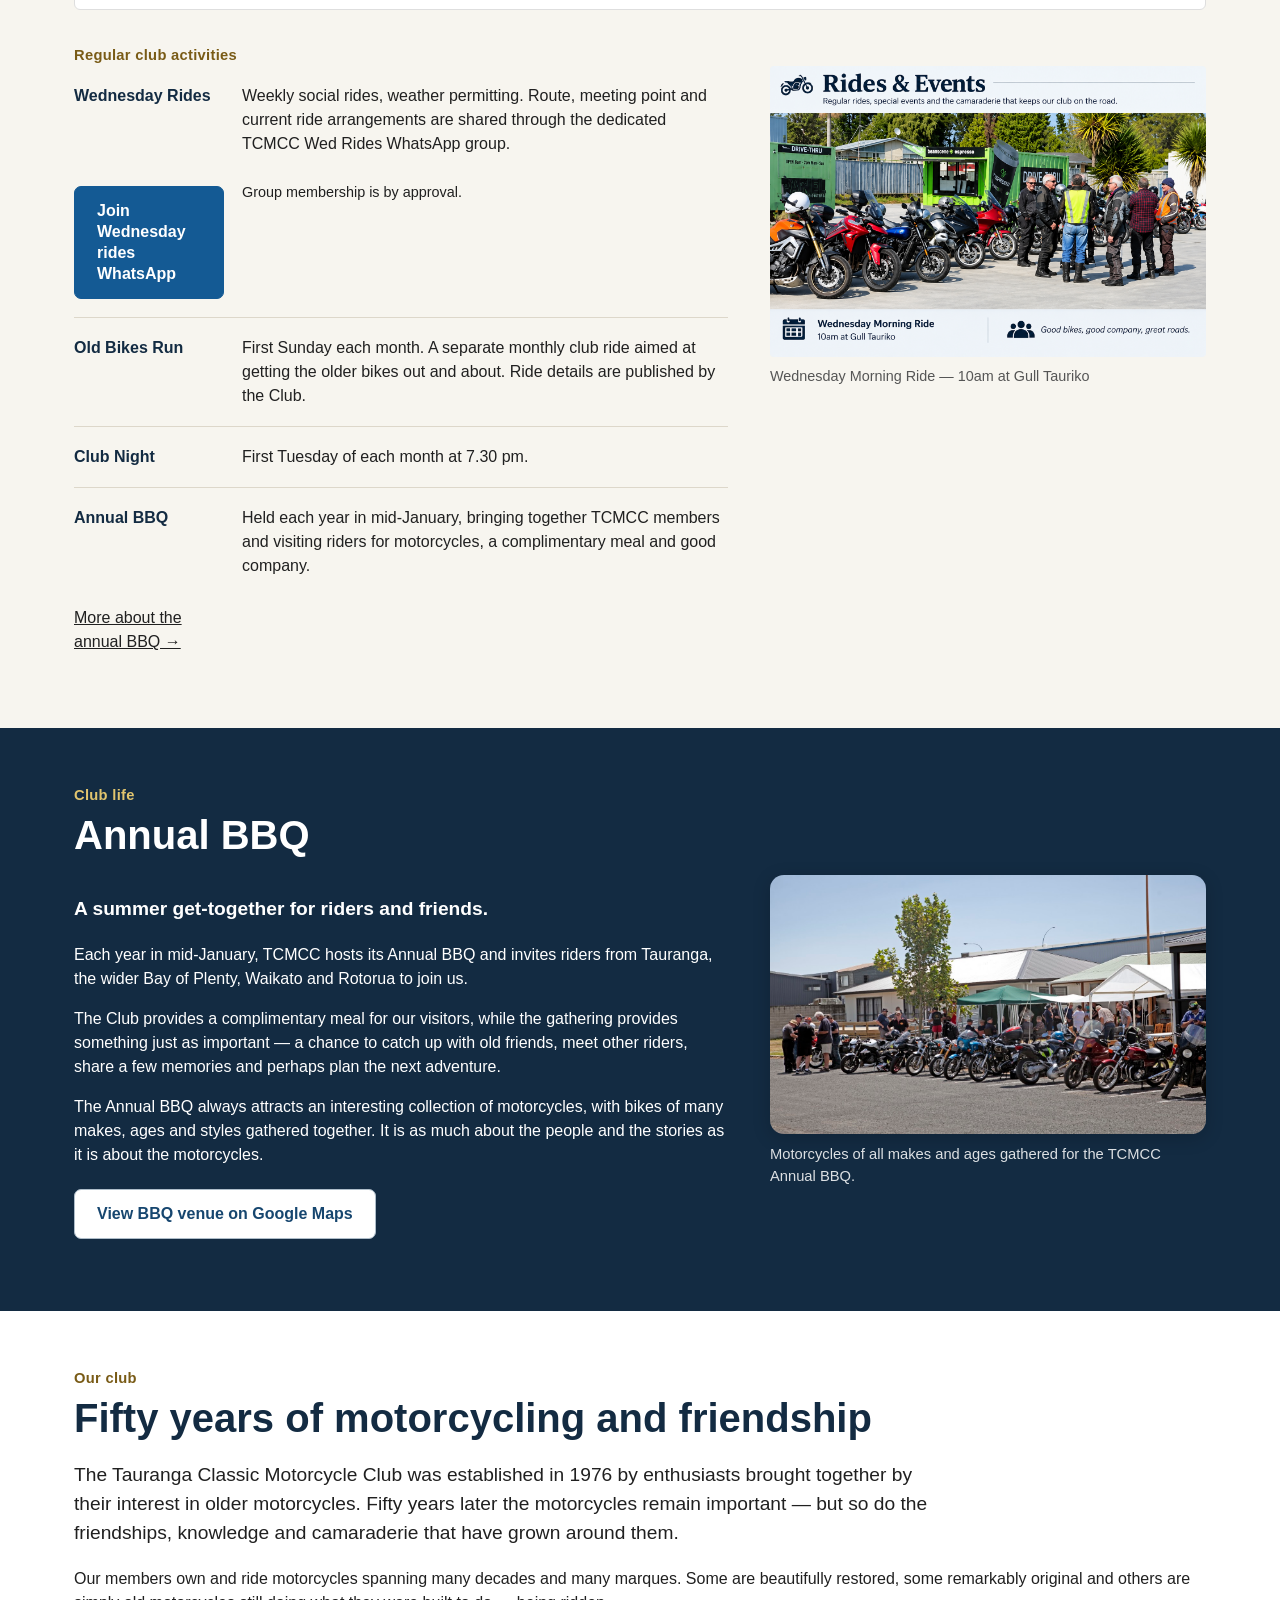
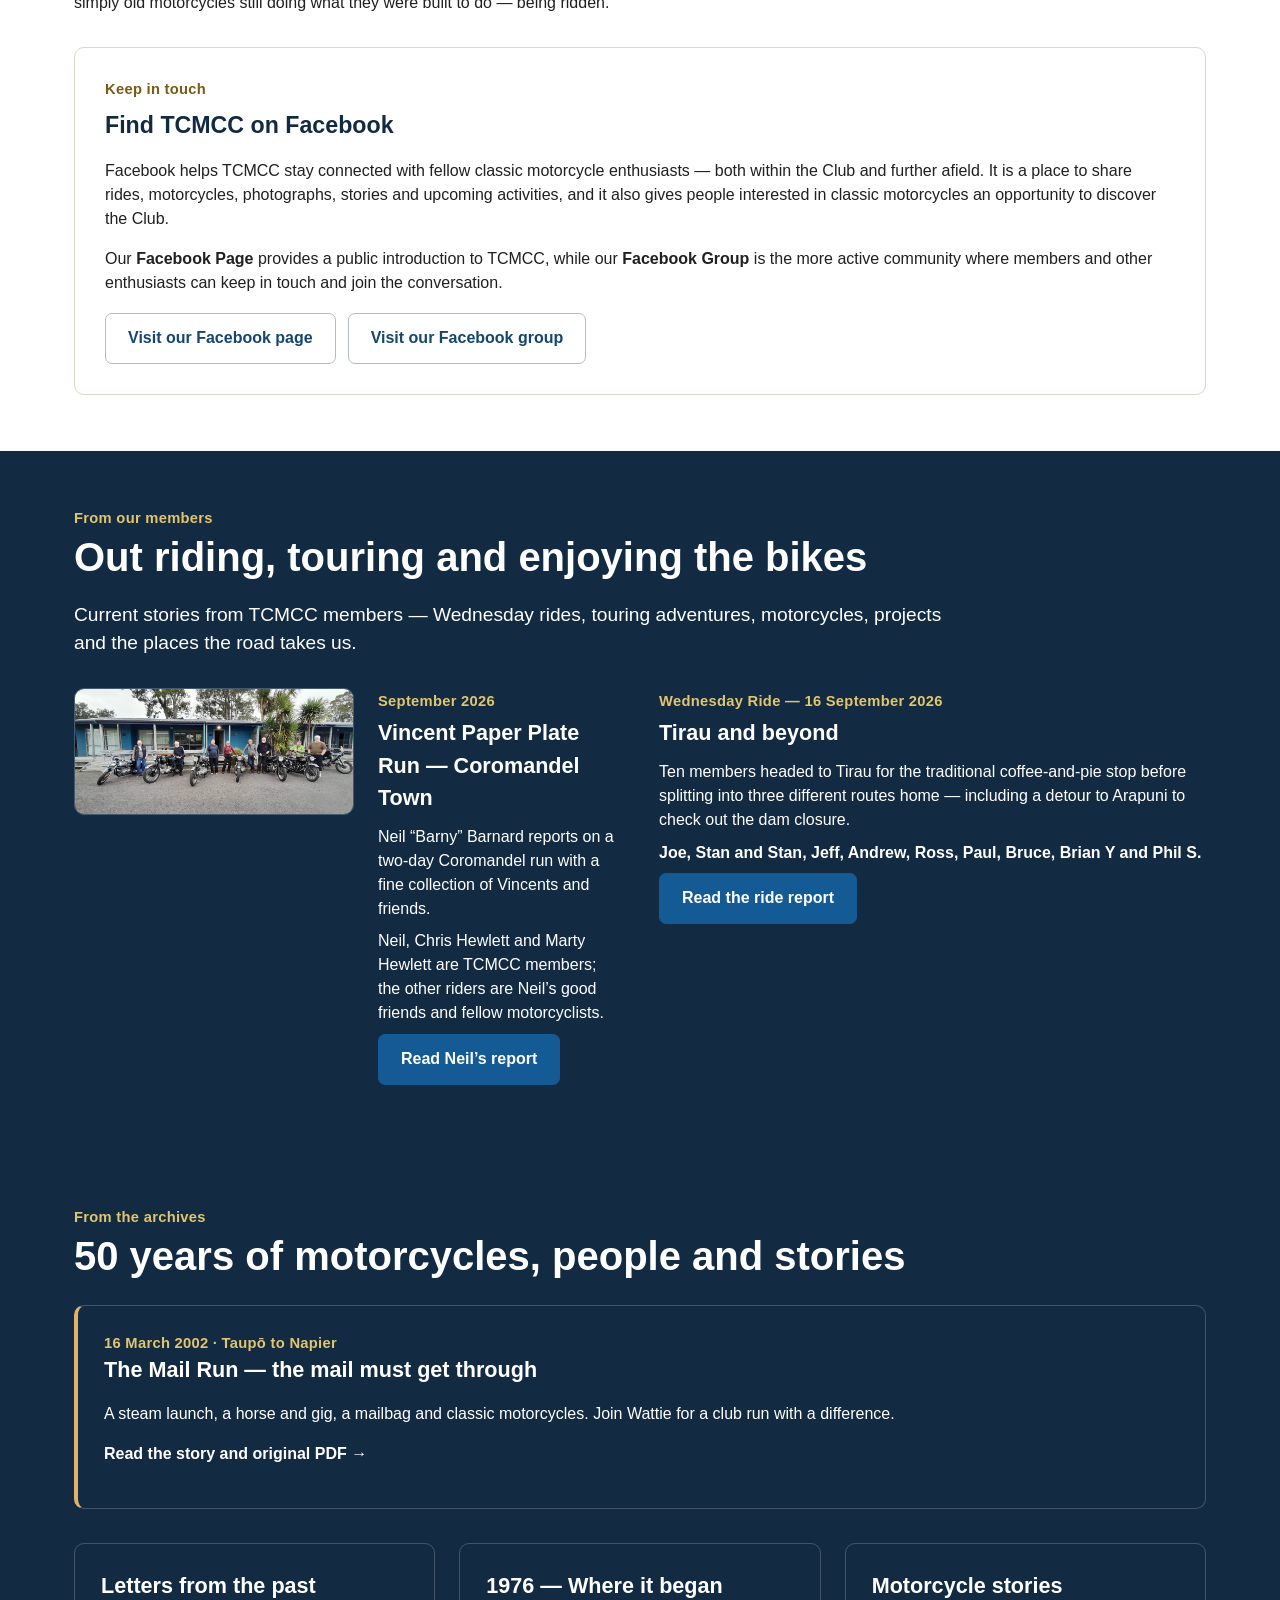
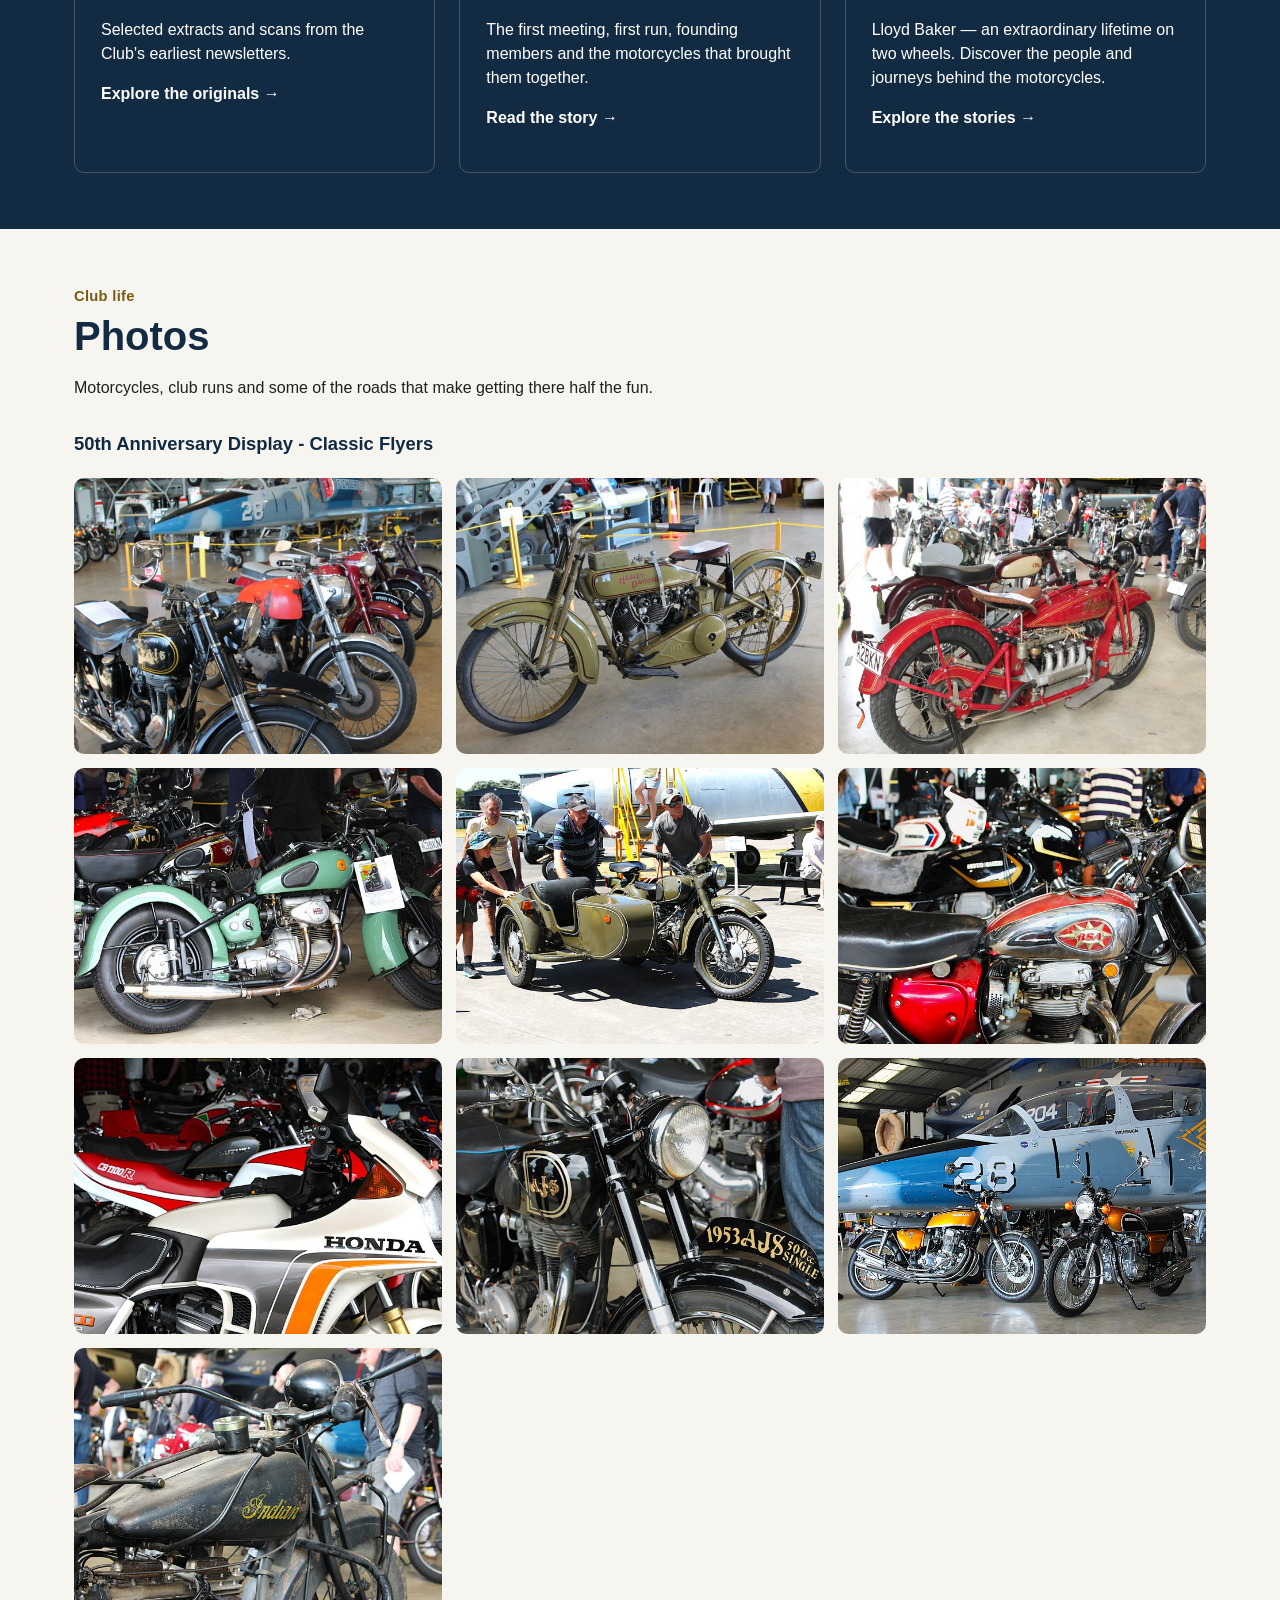
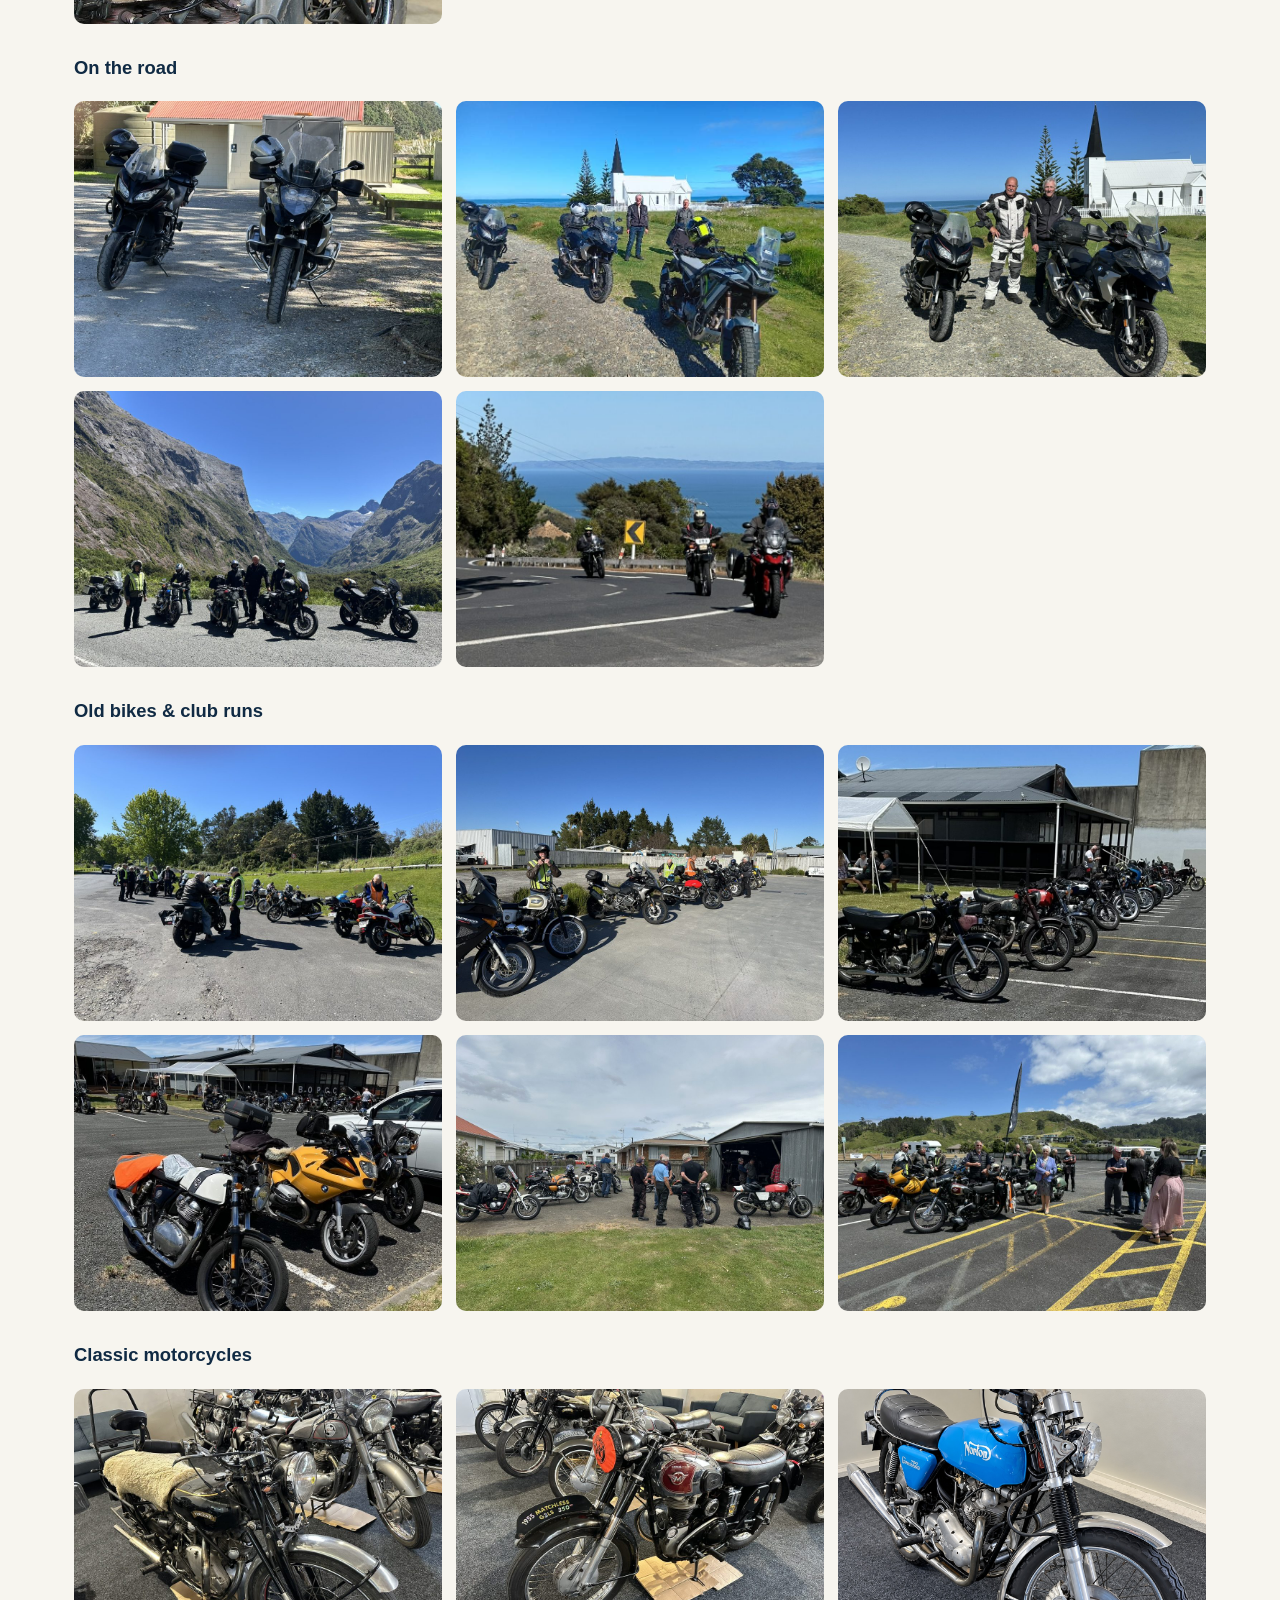
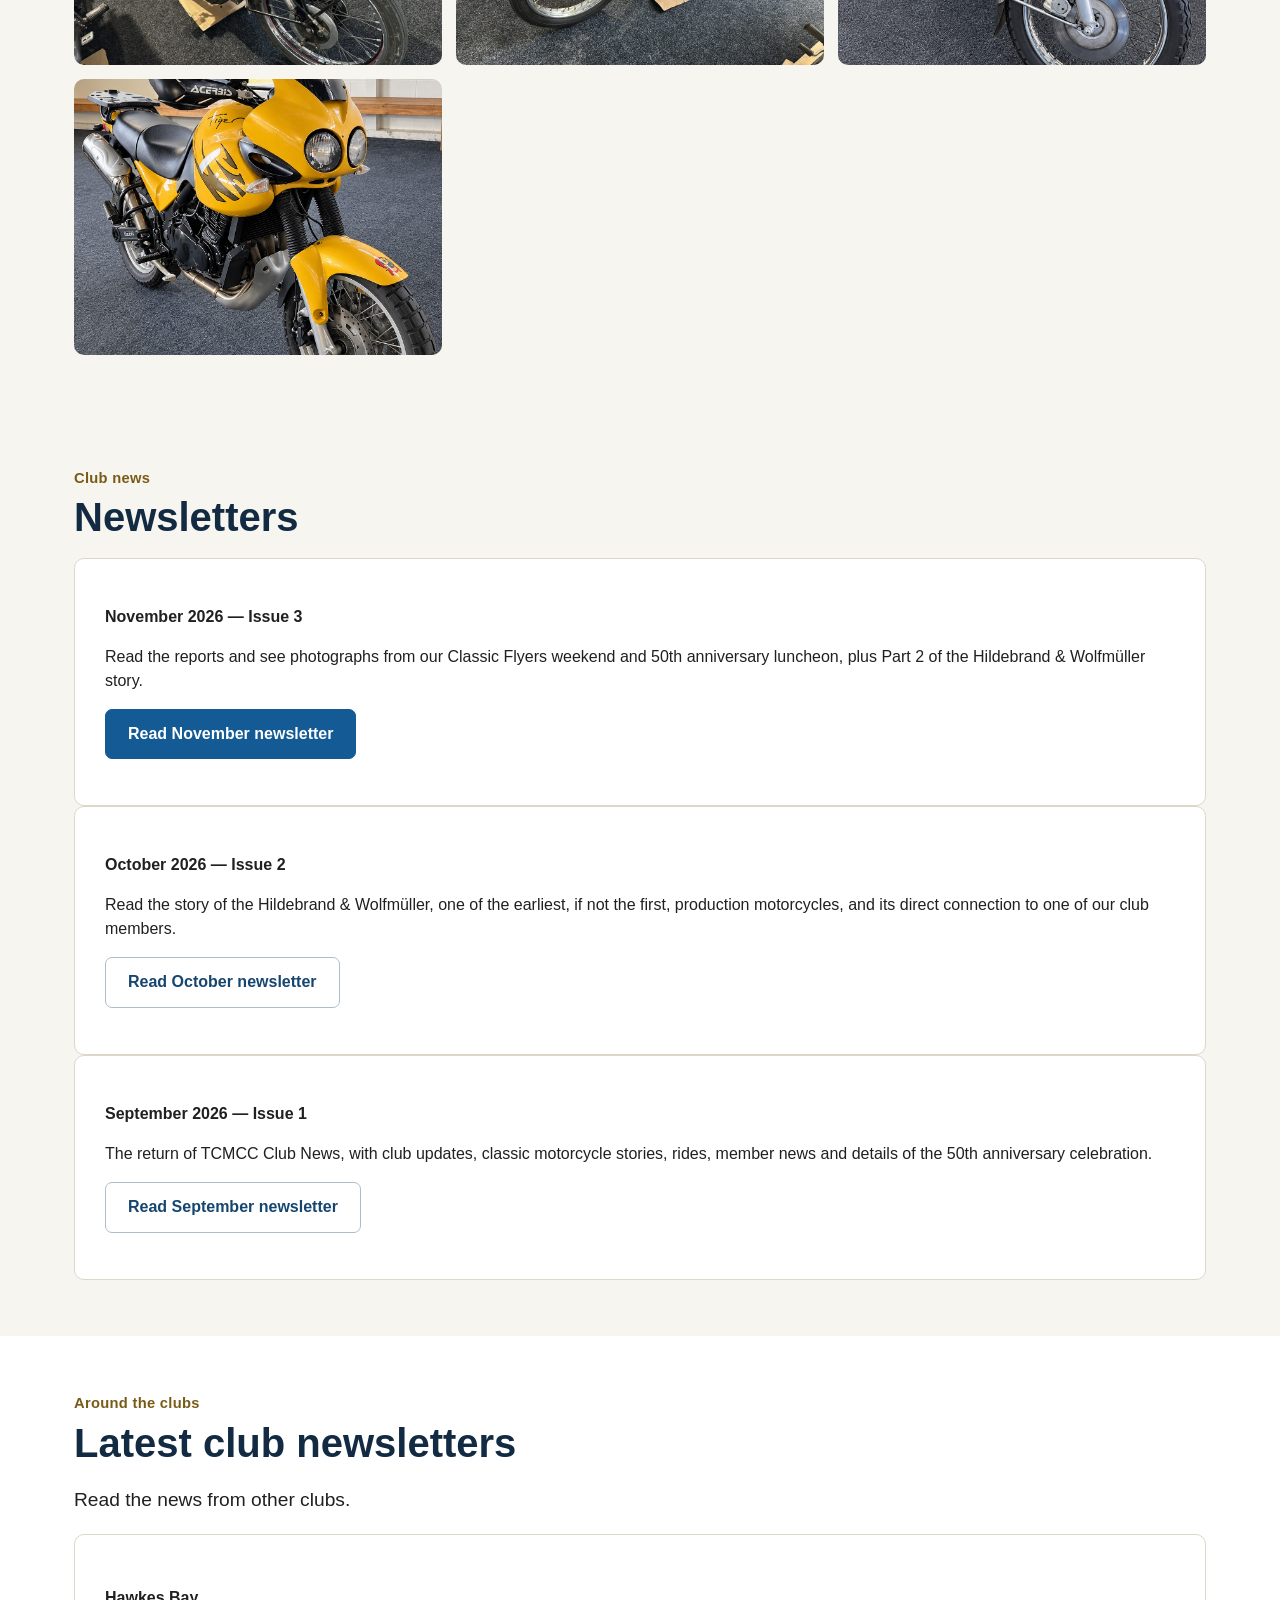
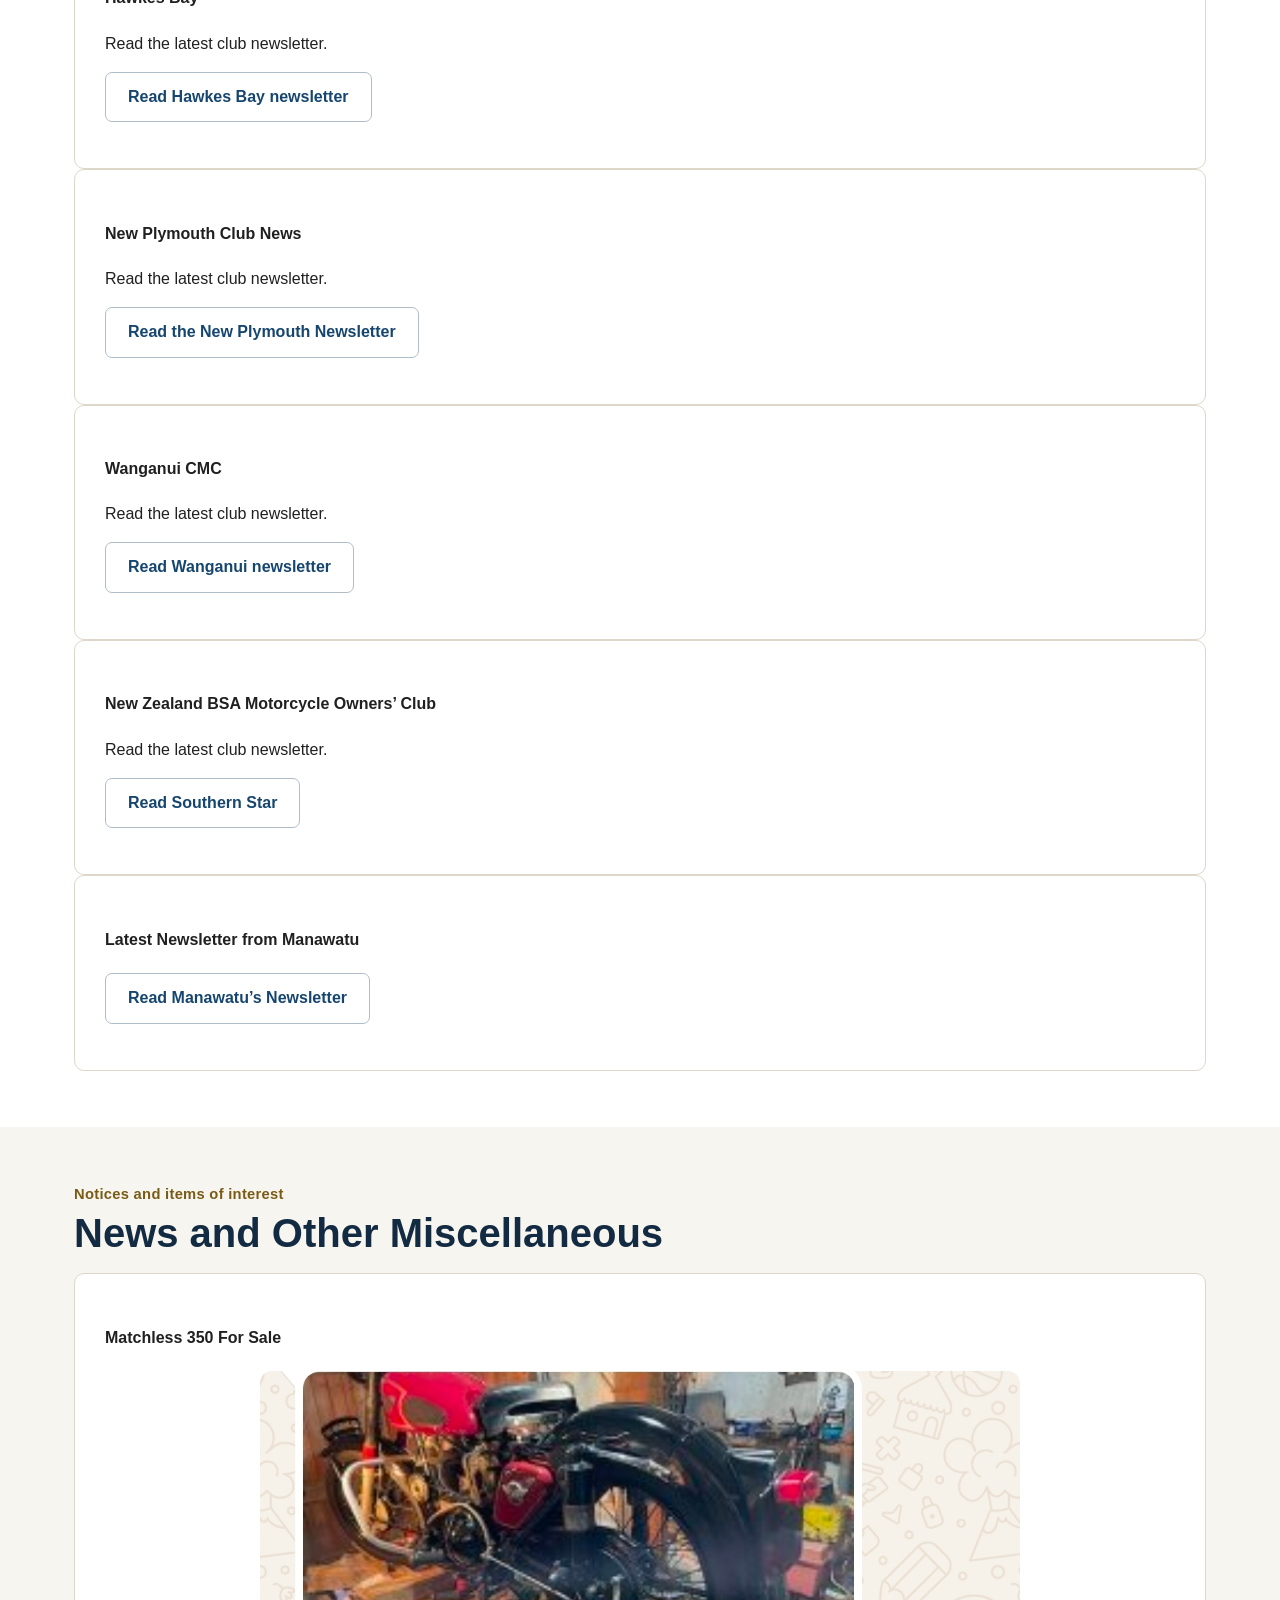
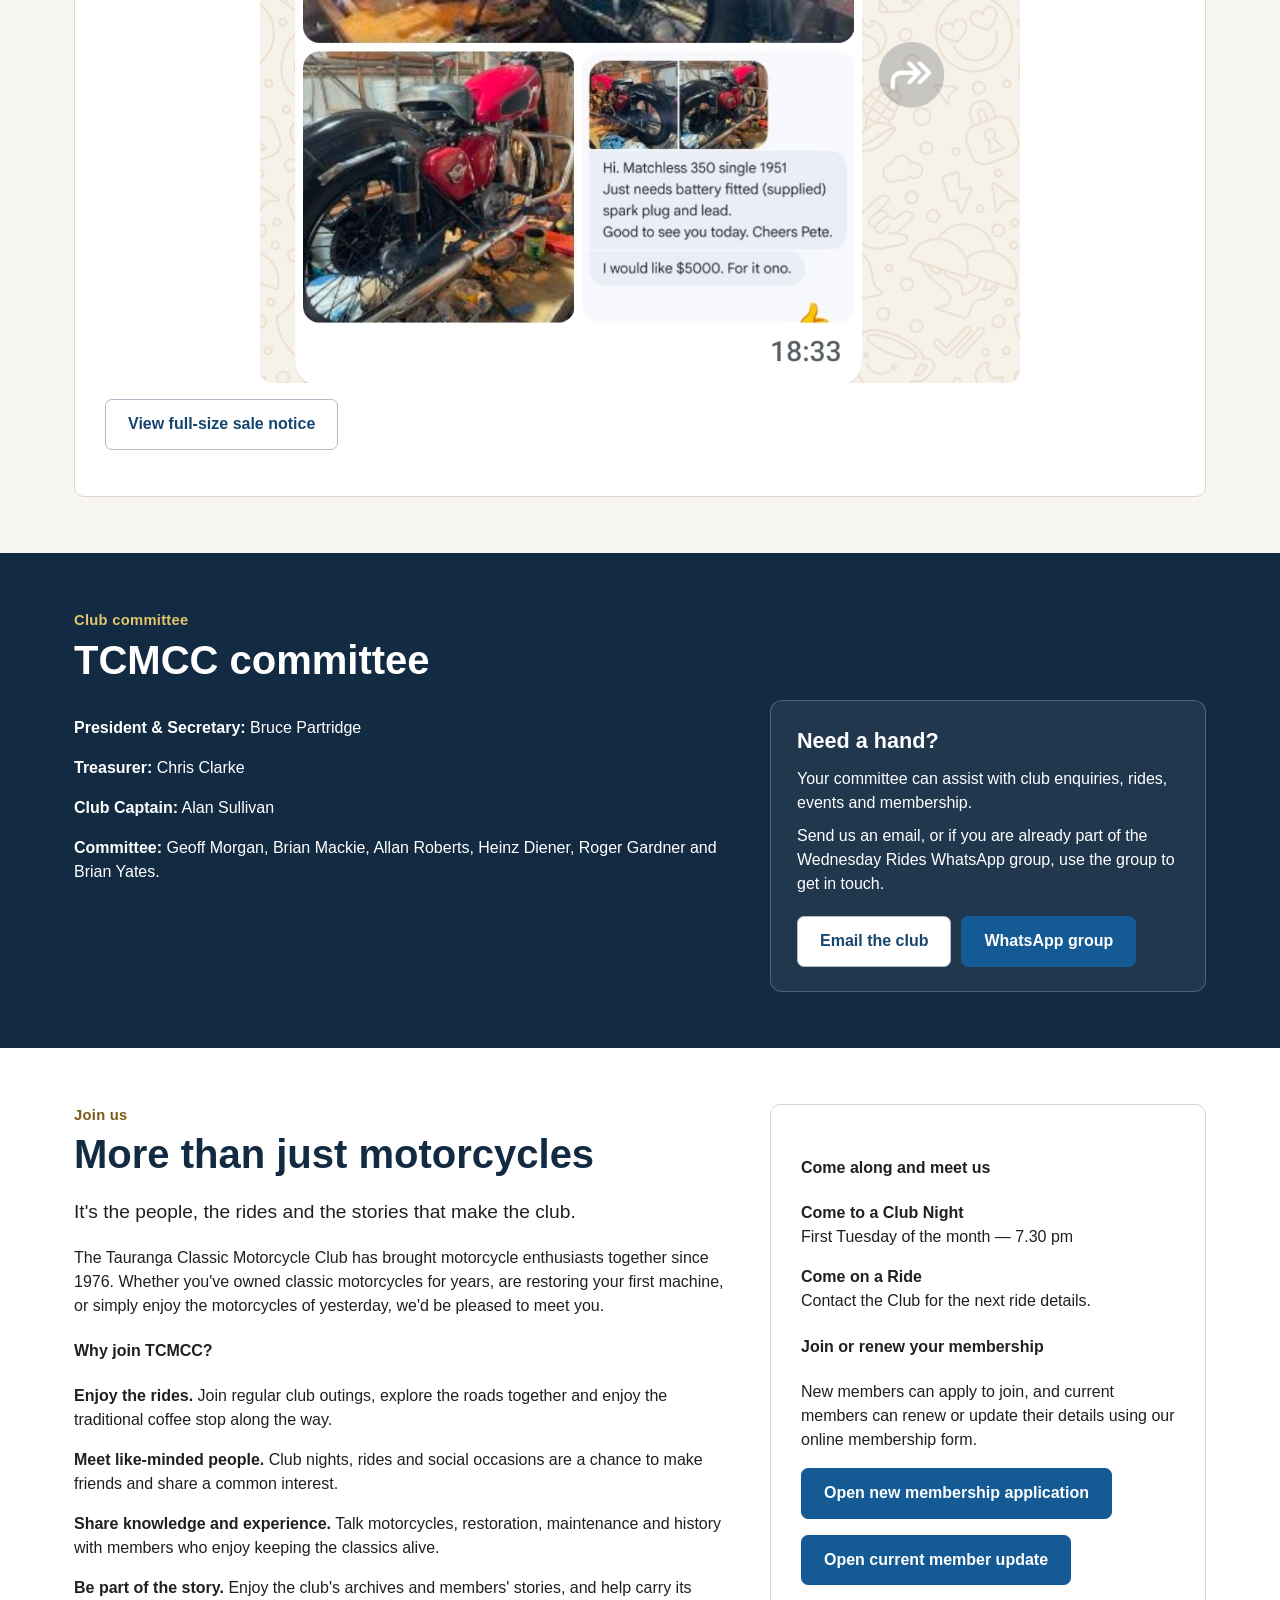
==== commit 0fd5f66f: "Update homepage introduction to describe the club’s purpose" ====
--- a/index.html
+++ b/index.html
@@ -299,8 +299,8 @@
 <main id="main">
 <section id="home" class="hero">
   <div class="content">
-    <h2>Classic motorcycles.<br>Good roads. Good company.</h2>
-    <p>Fifty years of motorcycling, friendship and shared knowledge in Tauranga and the Bay of Plenty.</p>
+    <h2>Classic motorcycling in the Bay of Plenty</h2>
+    <p>For 50 years, we’ve shared the enjoyment of classic motorcycling — restoring bikes, riding them and getting together. Based in Tauranga, we’re the Bay’s home for people who preserve and enjoy motorcycles over 25 years old.</p>
     <a class="button" href="#who-we-are">Discover the club</a>
   </div>
 </section>
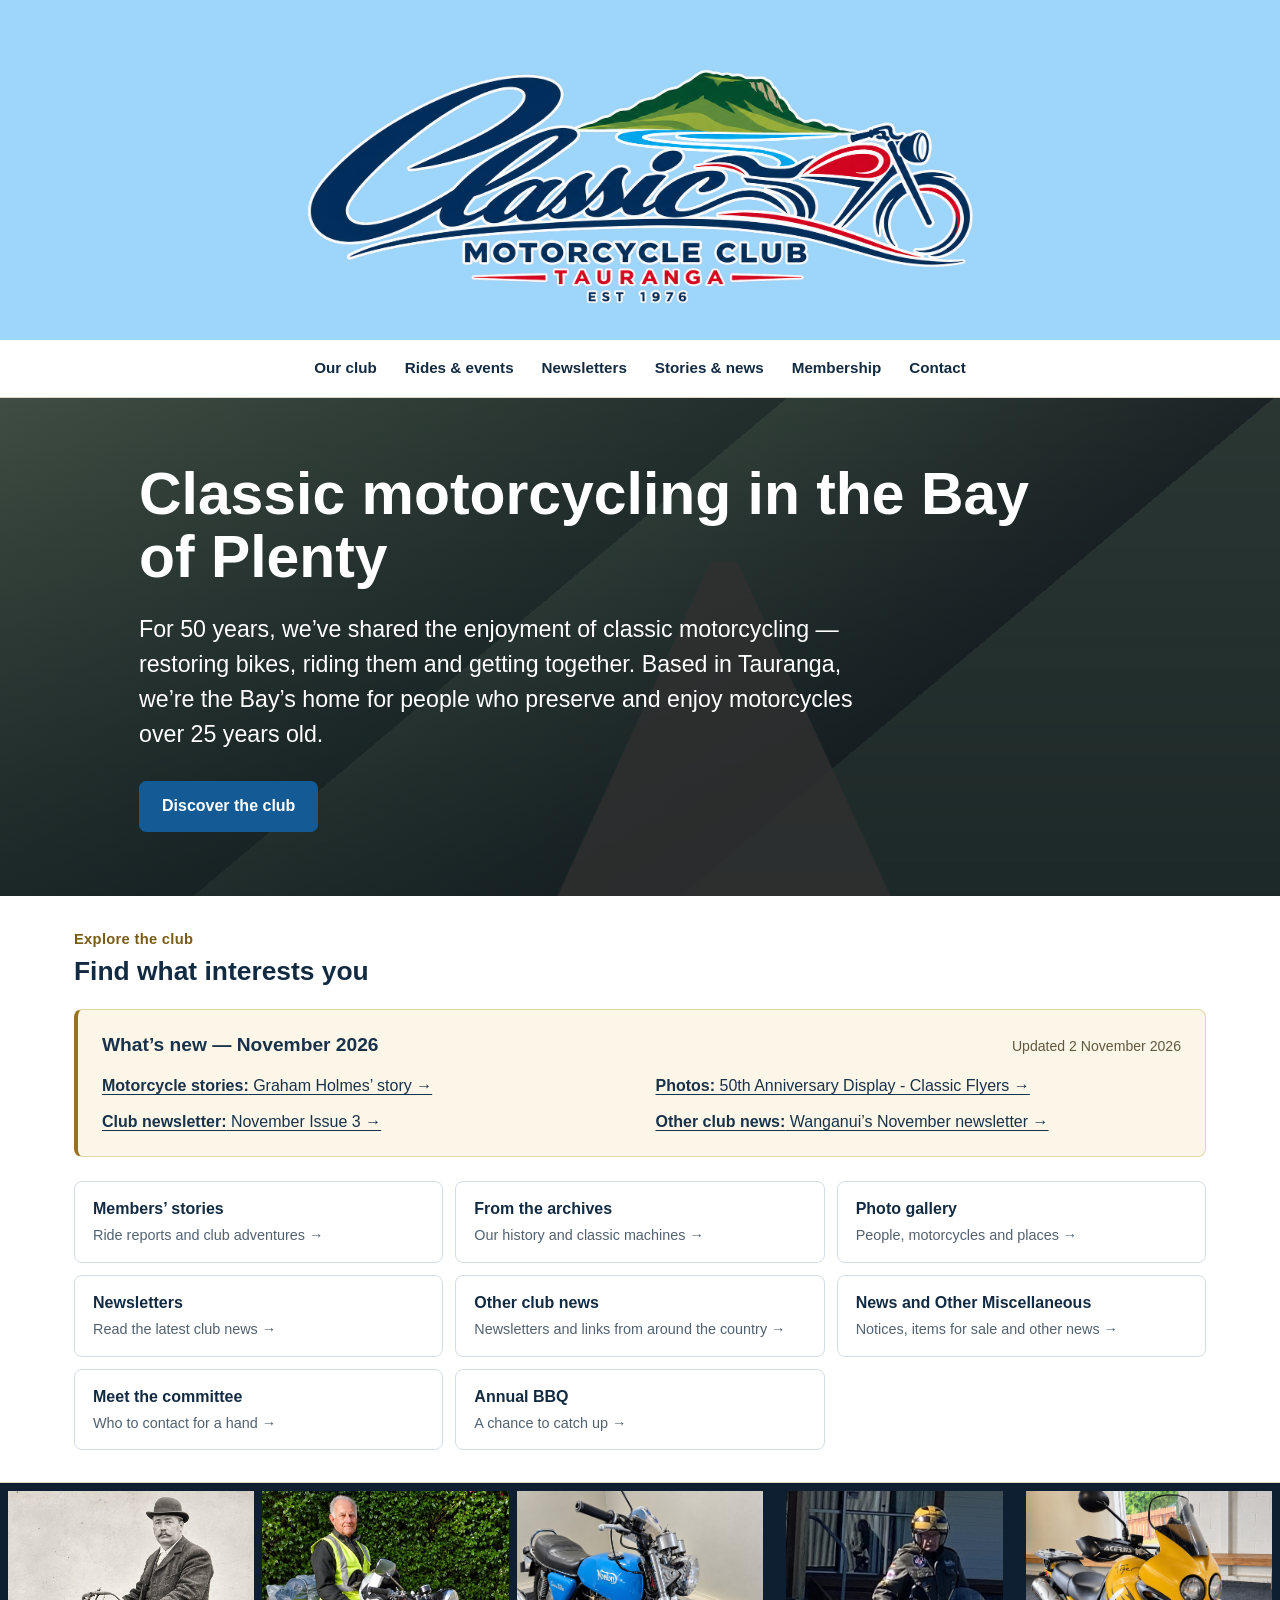
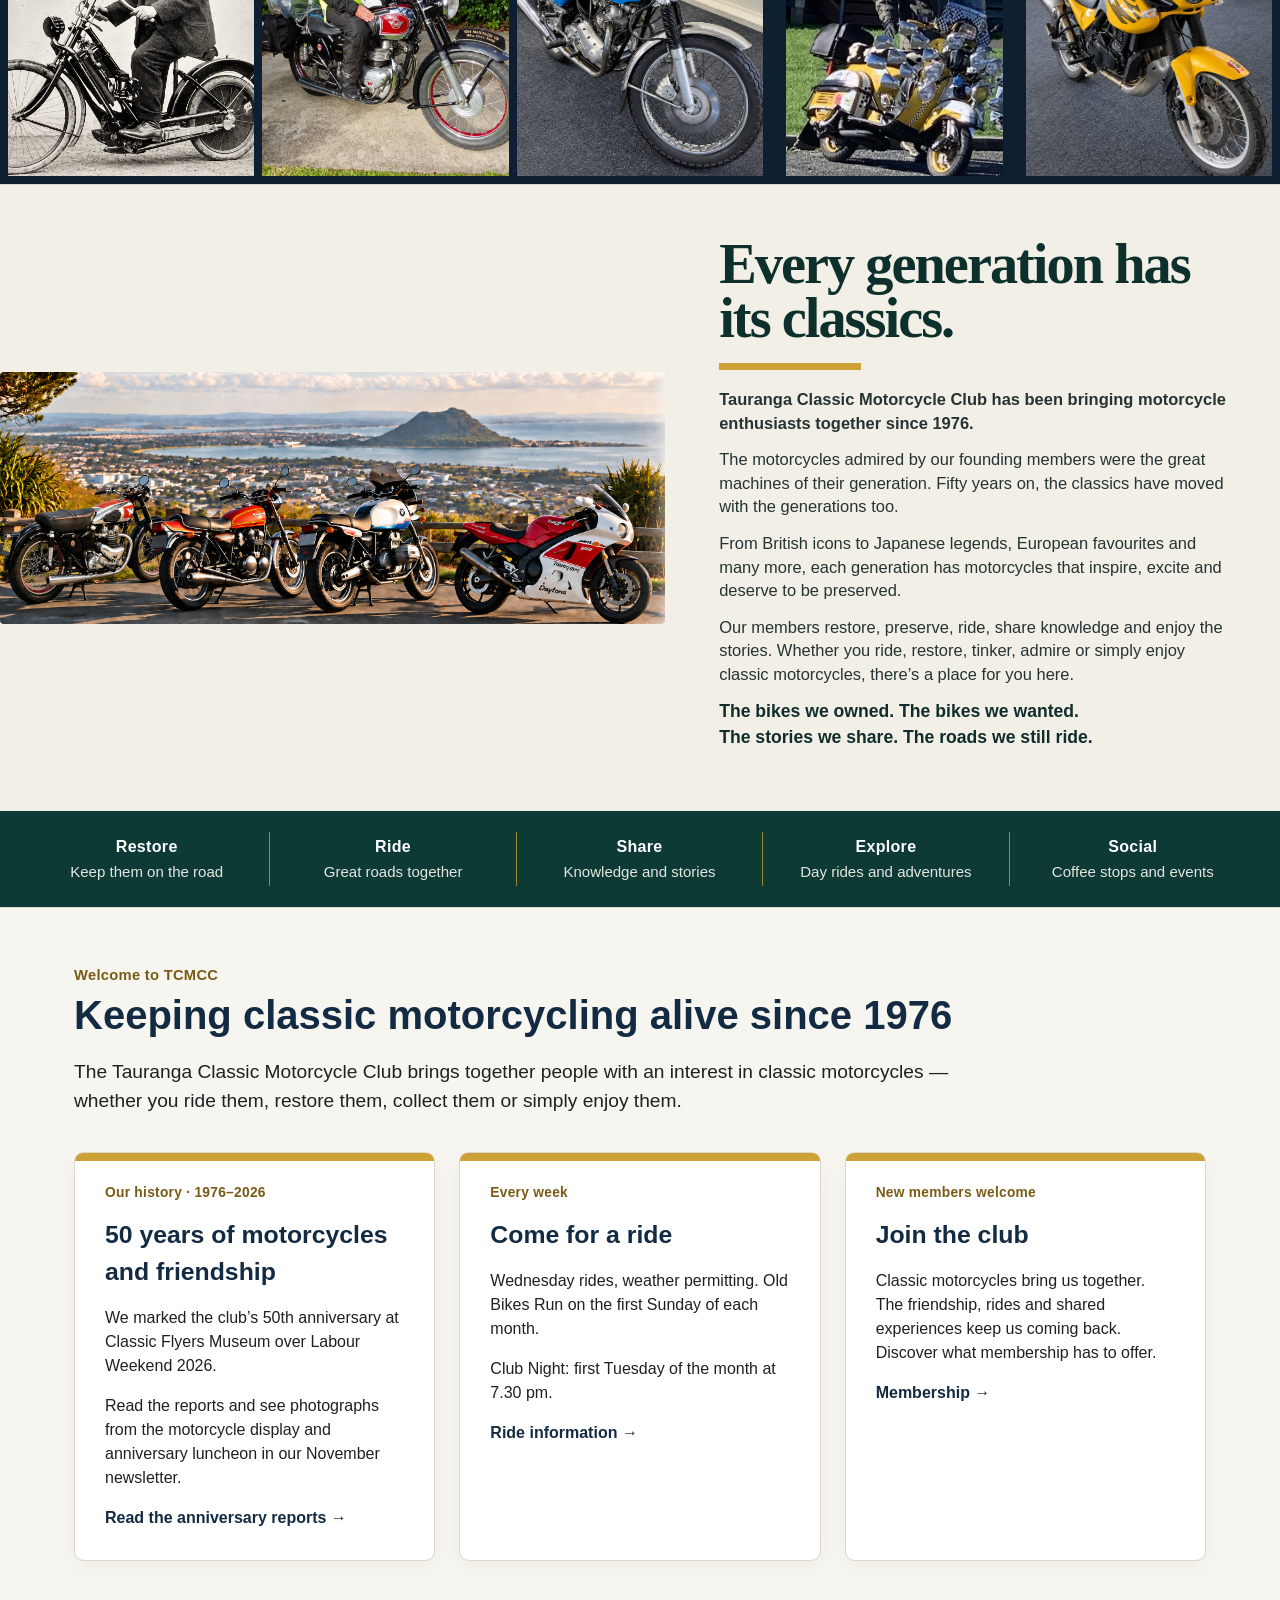
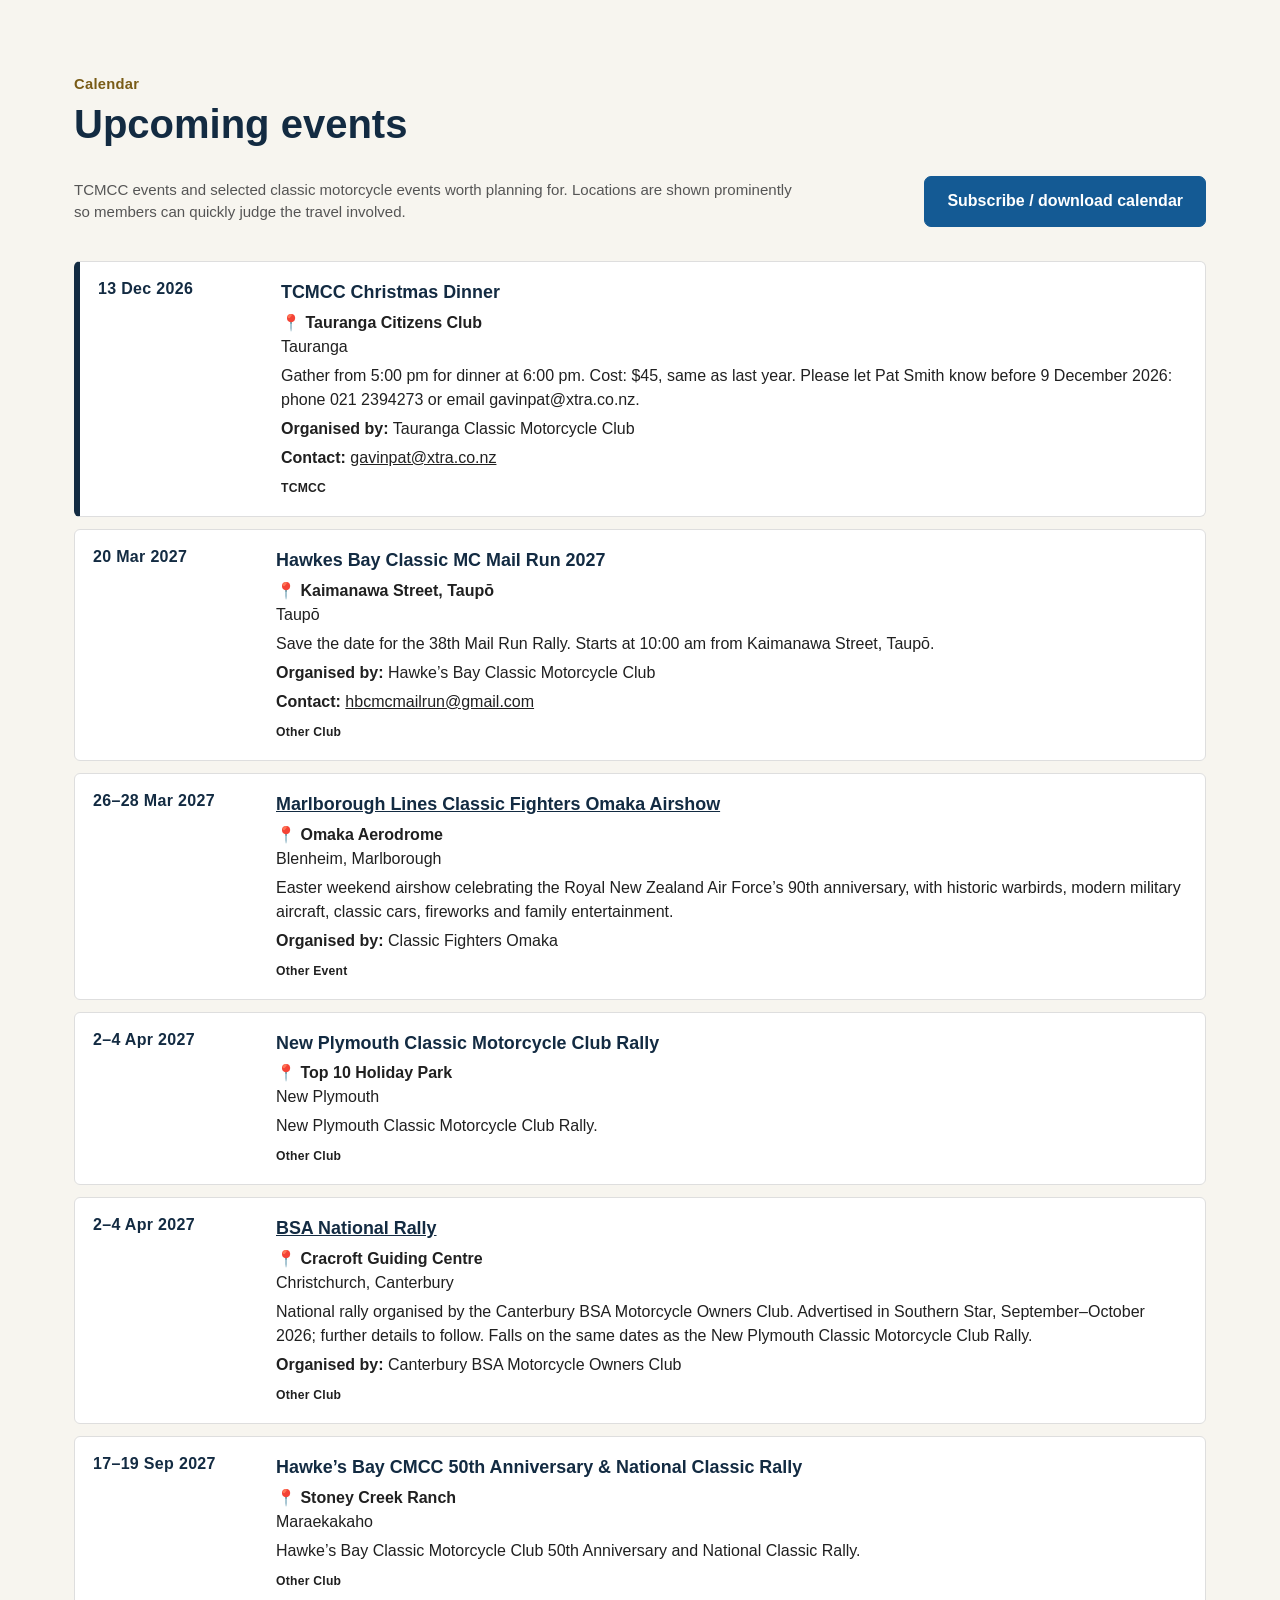
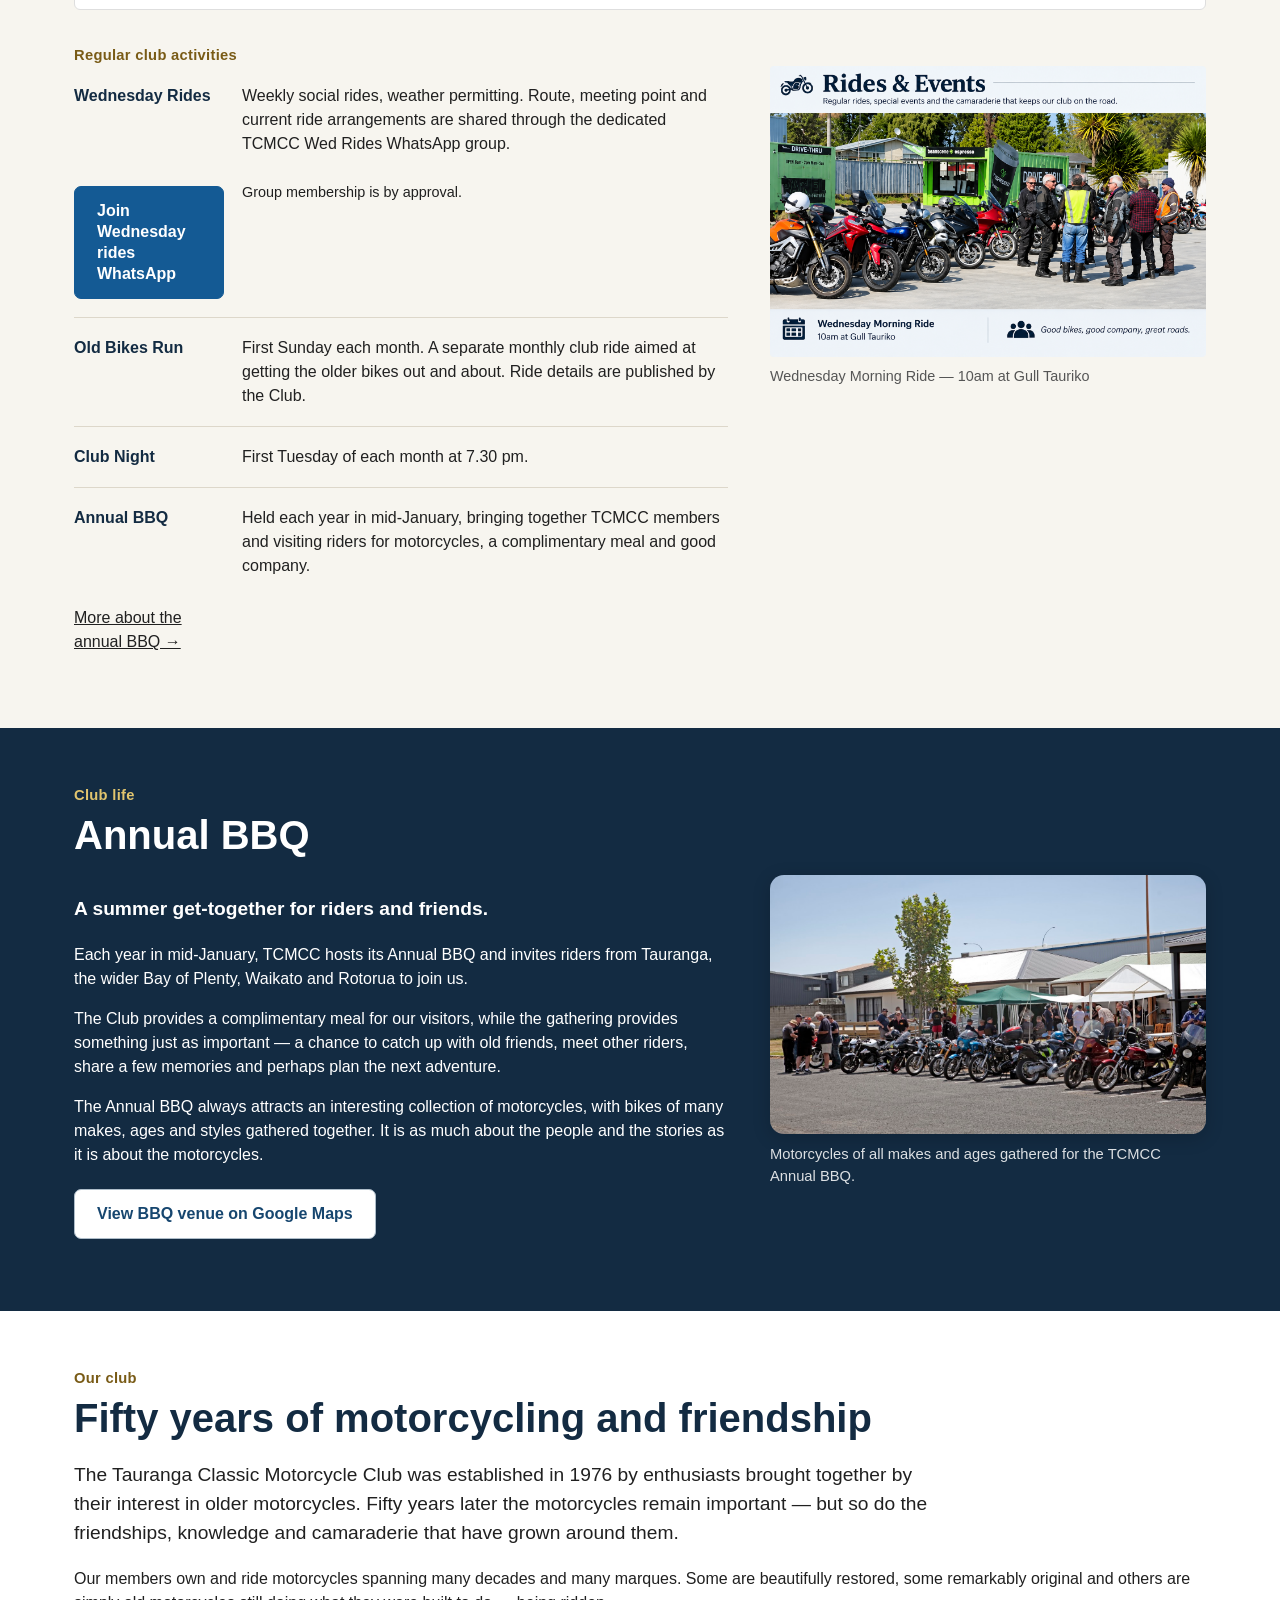
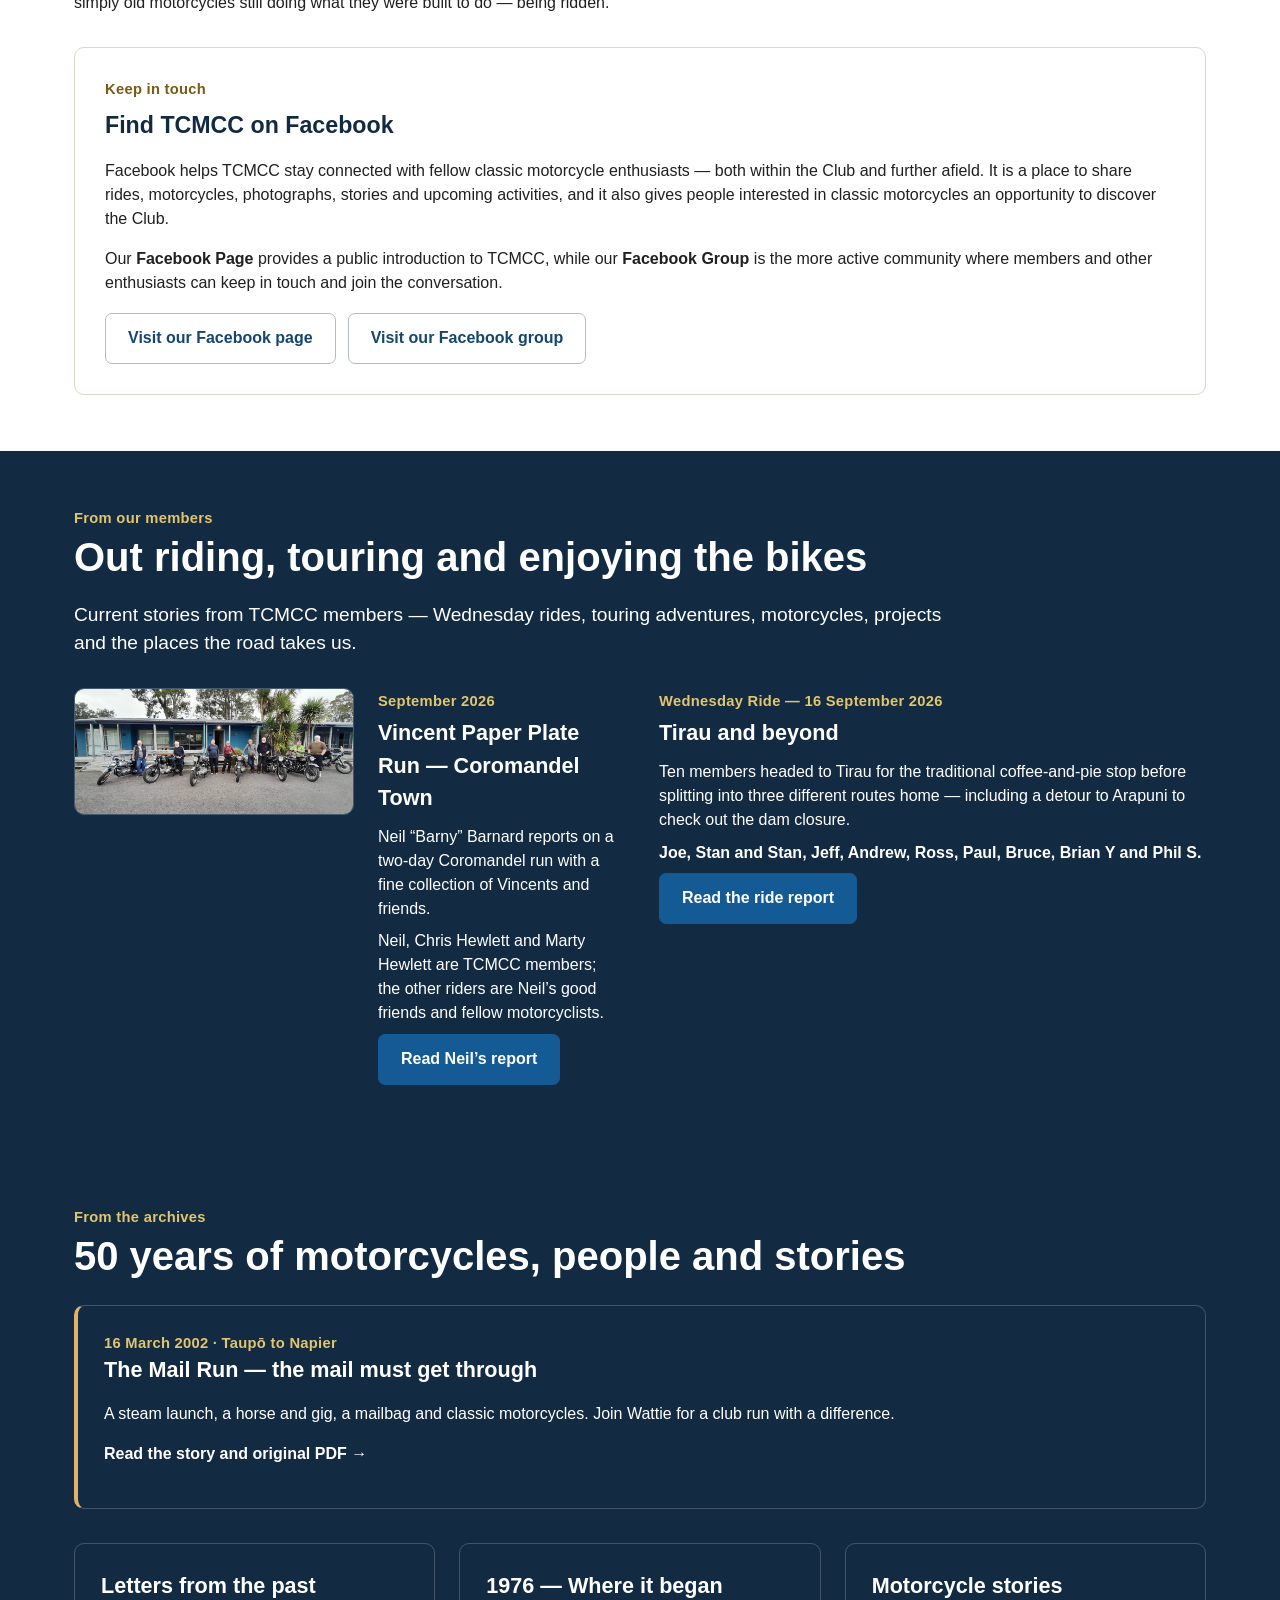
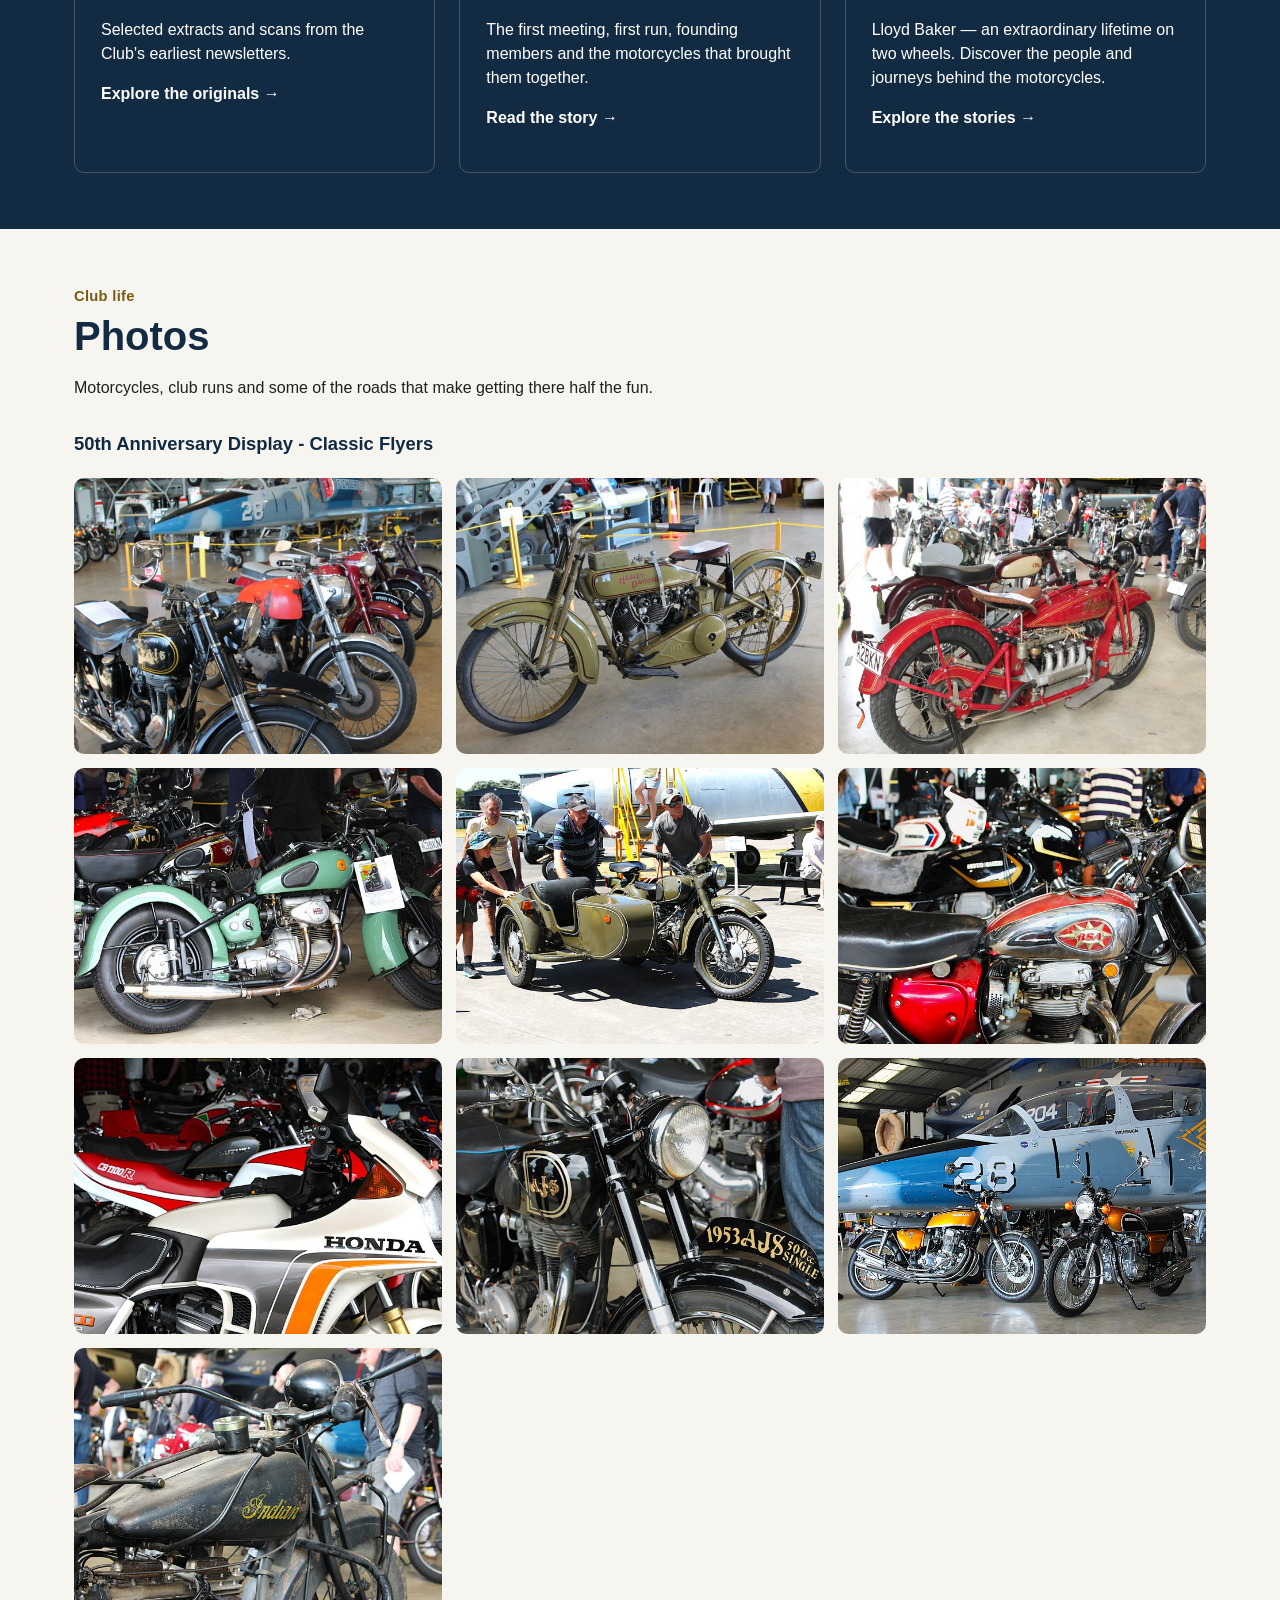
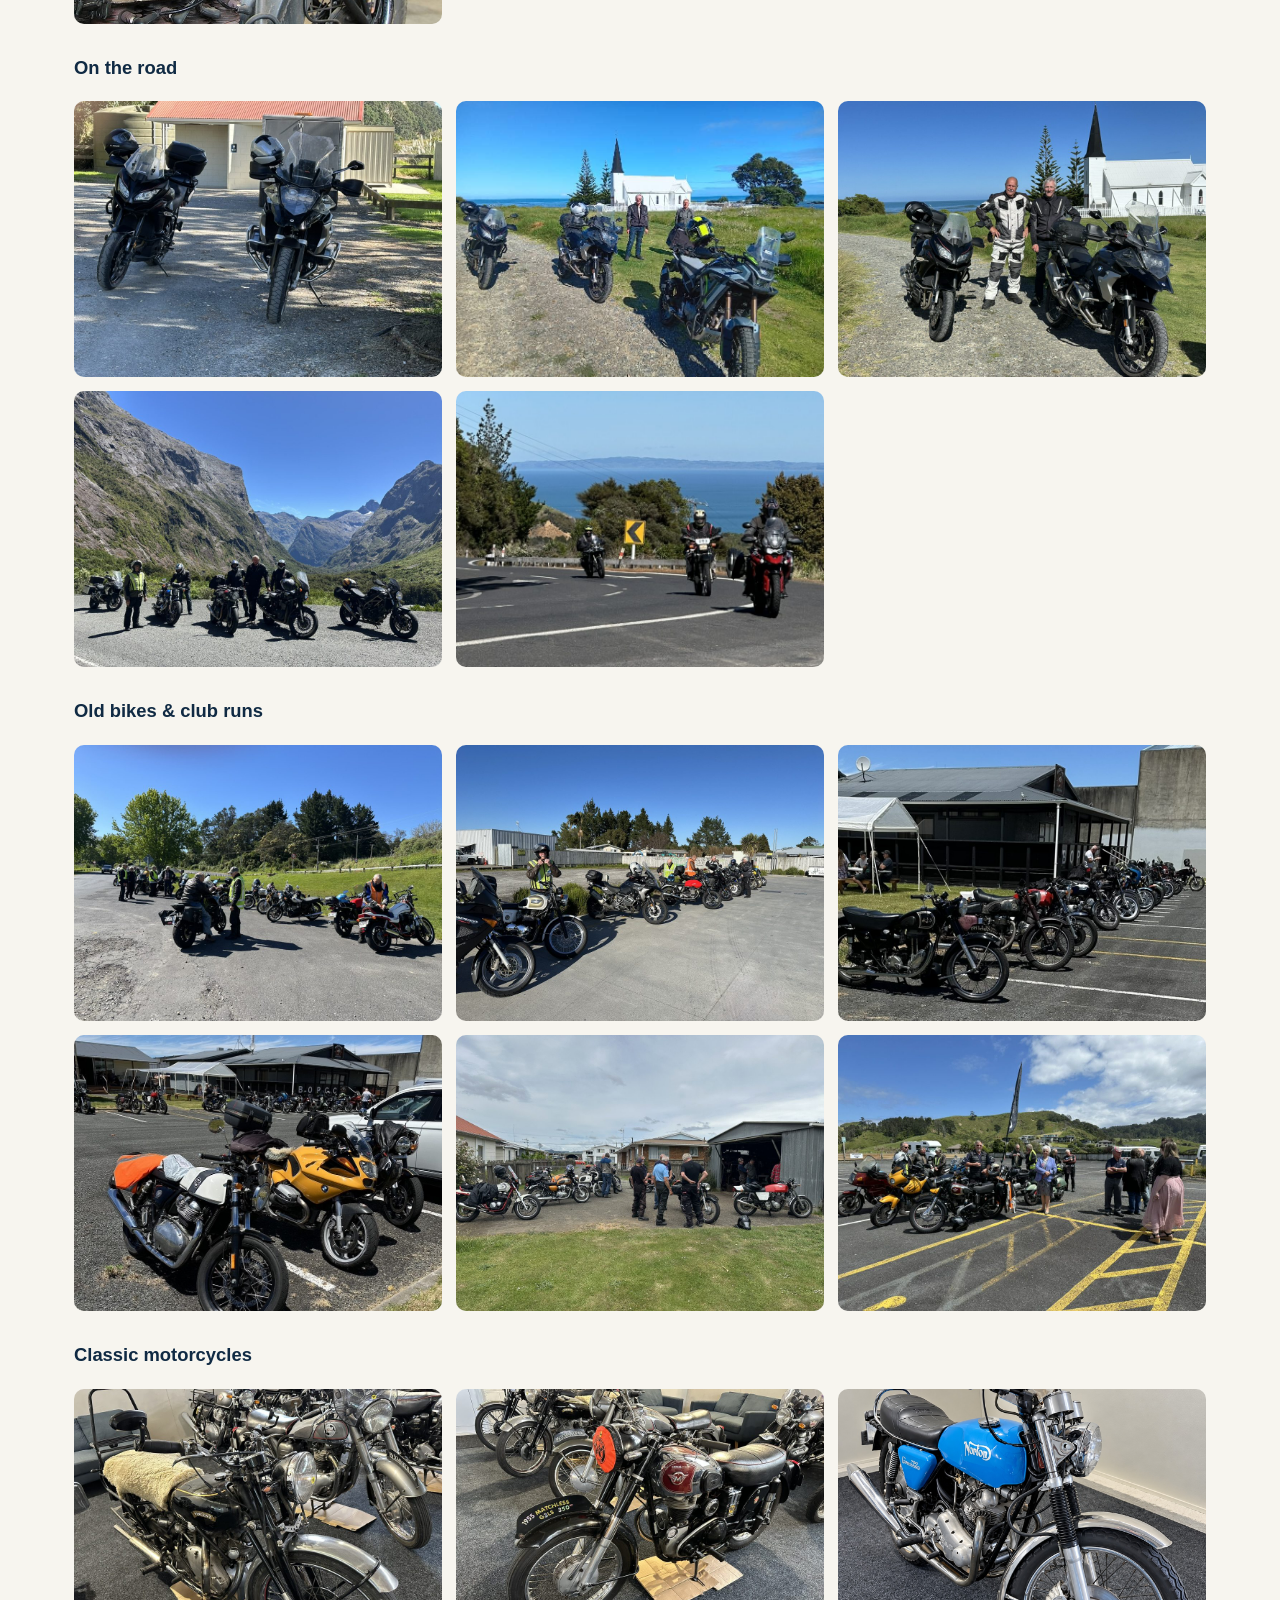
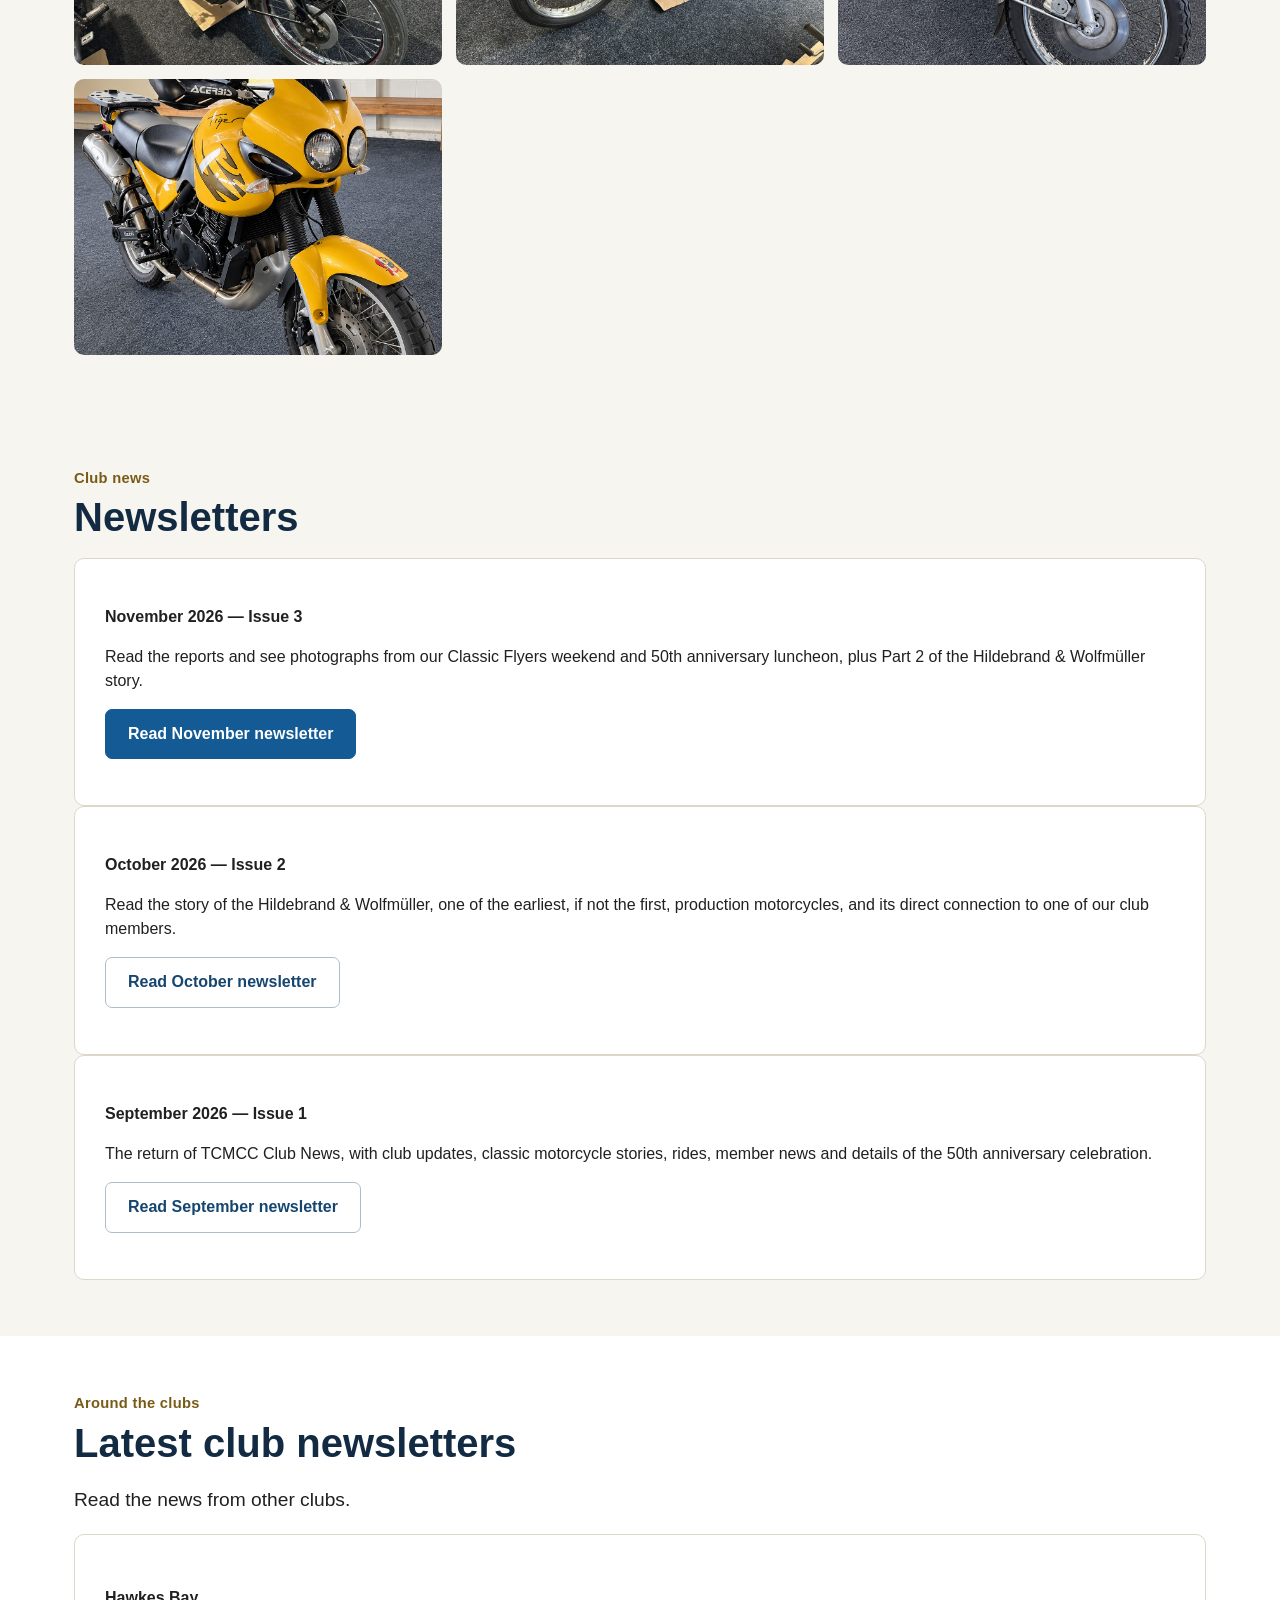
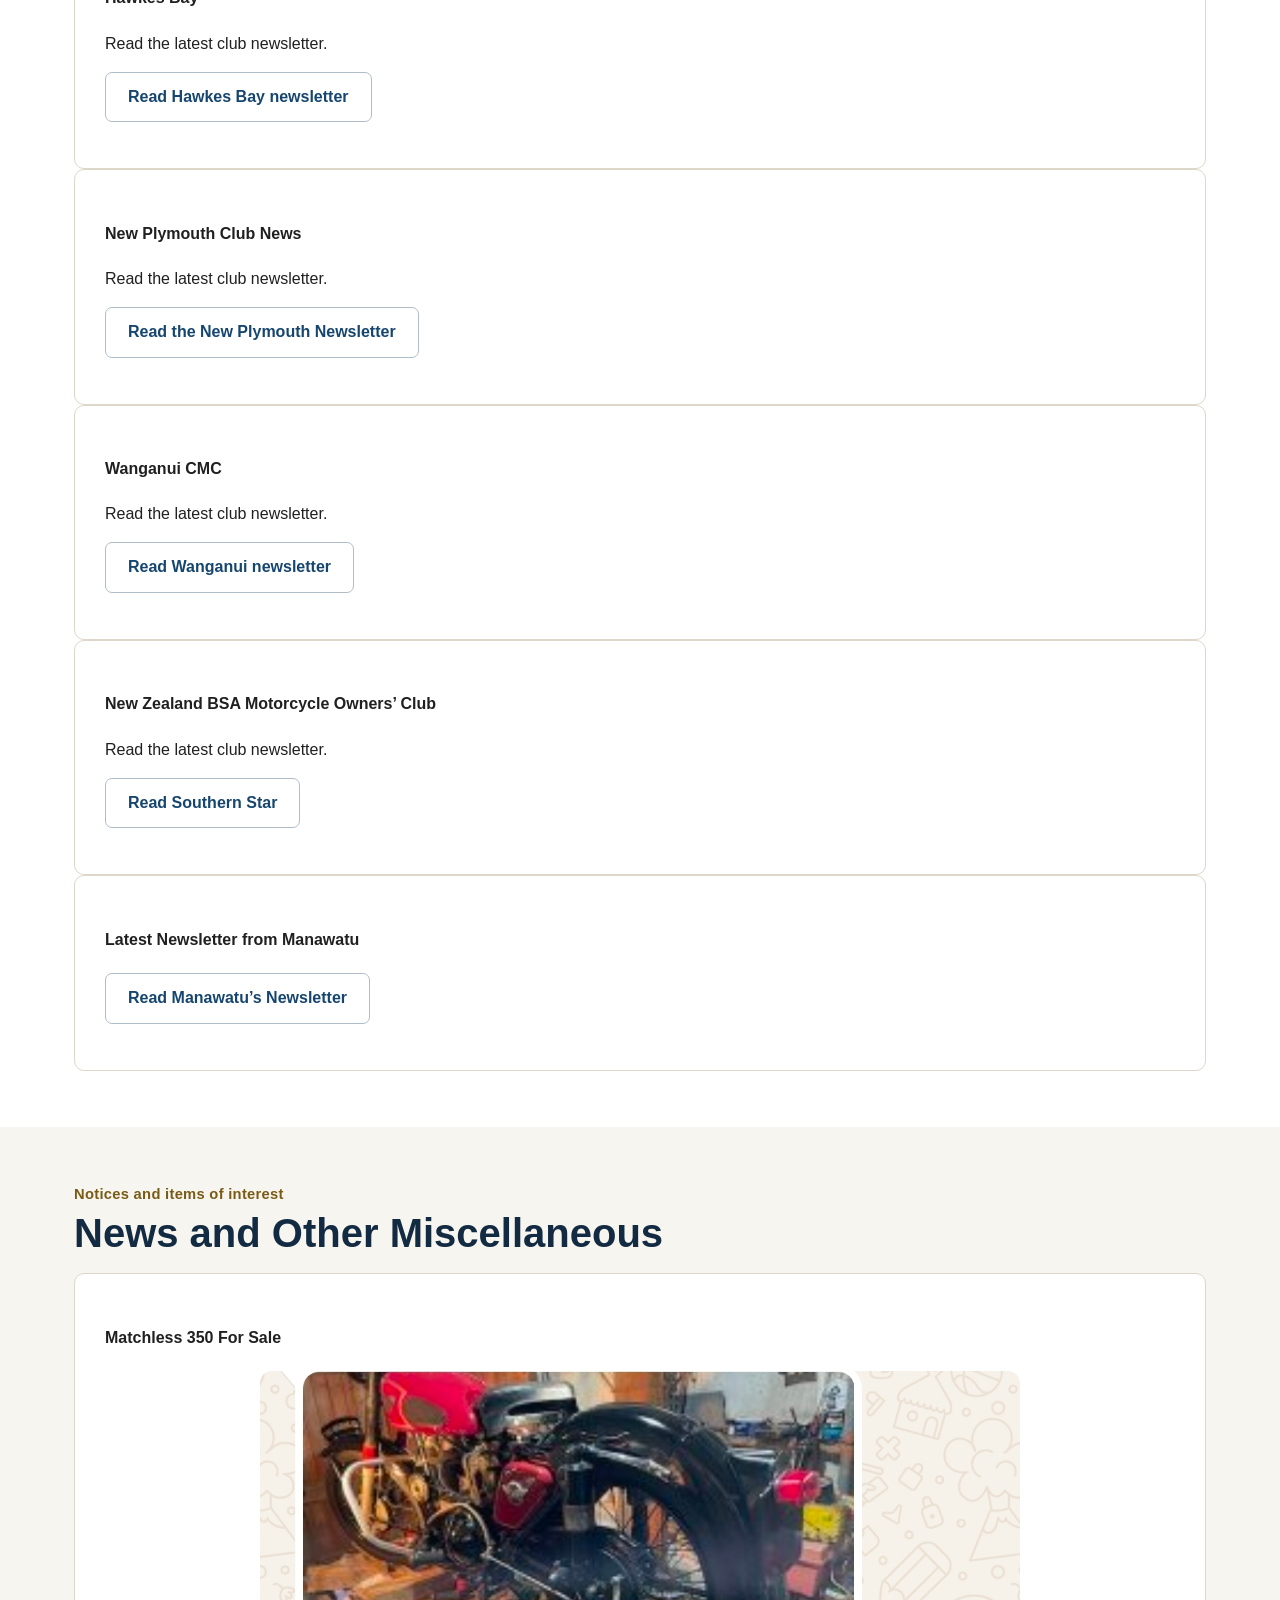
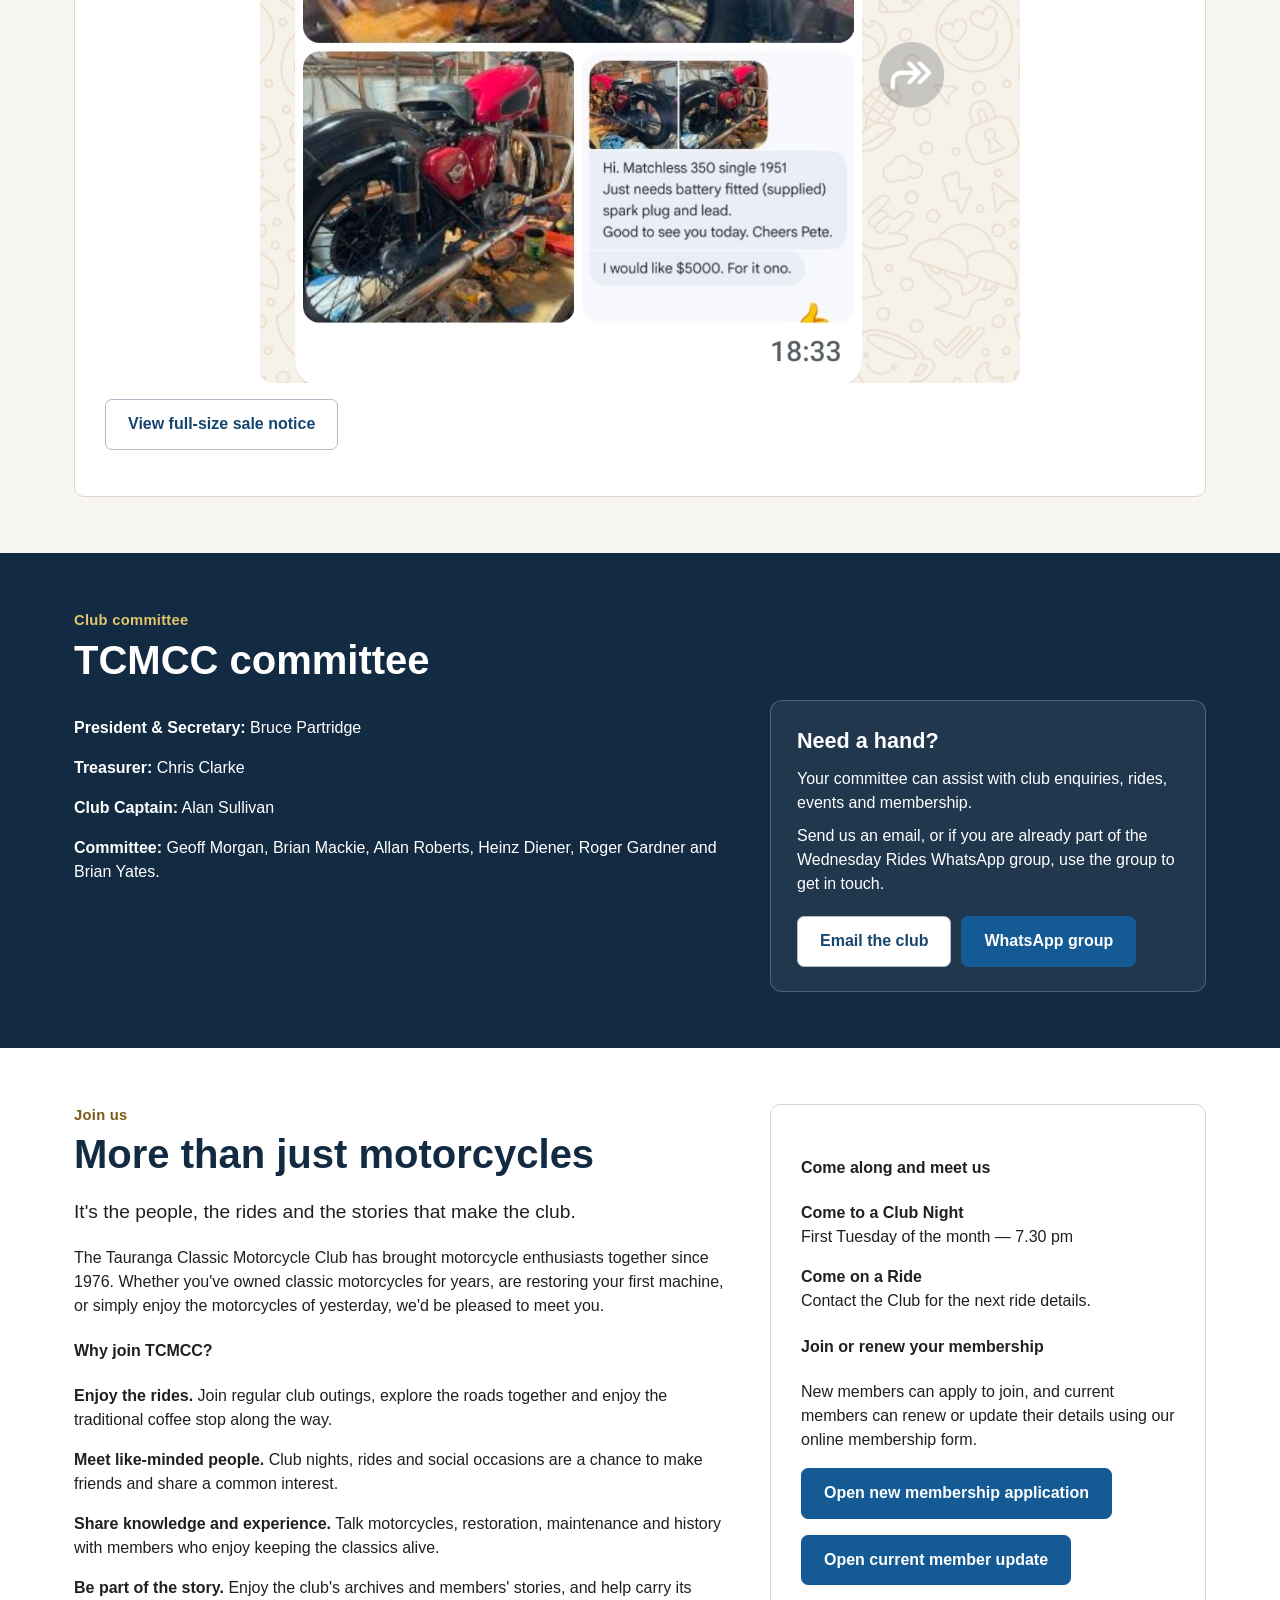
==== commit 4356a9d7: "Use transparent club logo over a plain pale blue header" ====
--- a/index.html
+++ b/index.html
@@ -270,7 +270,7 @@
 <link rel="stylesheet" href="tcmcc-mobile.css">
 <link rel="icon" type="image/svg+xml" href="favicon.svg">
 <link rel="icon" type="image/png" href="assets/tcmcc-badge.png">
-<link rel="stylesheet" href="review.css?v=20261104-logo-header">
+<link rel="stylesheet" href="review.css?v=20261104-plain-header">
 <style>
 .latest-updates{margin:0 0 24px;padding:22px 24px;background:#fbf6e8;border:1px solid #e5d6aa;border-left:4px solid #967321;border-radius:8px}
 .latest-updates-header{display:flex;align-items:baseline;justify-content:space-between;gap:8px 20px;flex-wrap:wrap}
@@ -289,7 +289,7 @@
   <div class="wrap brand">
     <h1 class="visually-hidden">Tauranga Classic Motorcycle Club</h1>
     <a class="brand-home" href="./" aria-label="Tauranga Classic Motorcycle Club home">
-      <img class="brand-logo" src="assets/tcmcc-header-logo.png" alt="Classic Motorcycle Club Tauranga — established 1976" width="1774" height="887" fetchpriority="high">
+      <img class="brand-logo" src="assets/tcmcc-header-logo-clear.png" alt="Classic Motorcycle Club Tauranga — established 1976" width="1774" height="887" fetchpriority="high">
     </a>
   </div>
 </header>
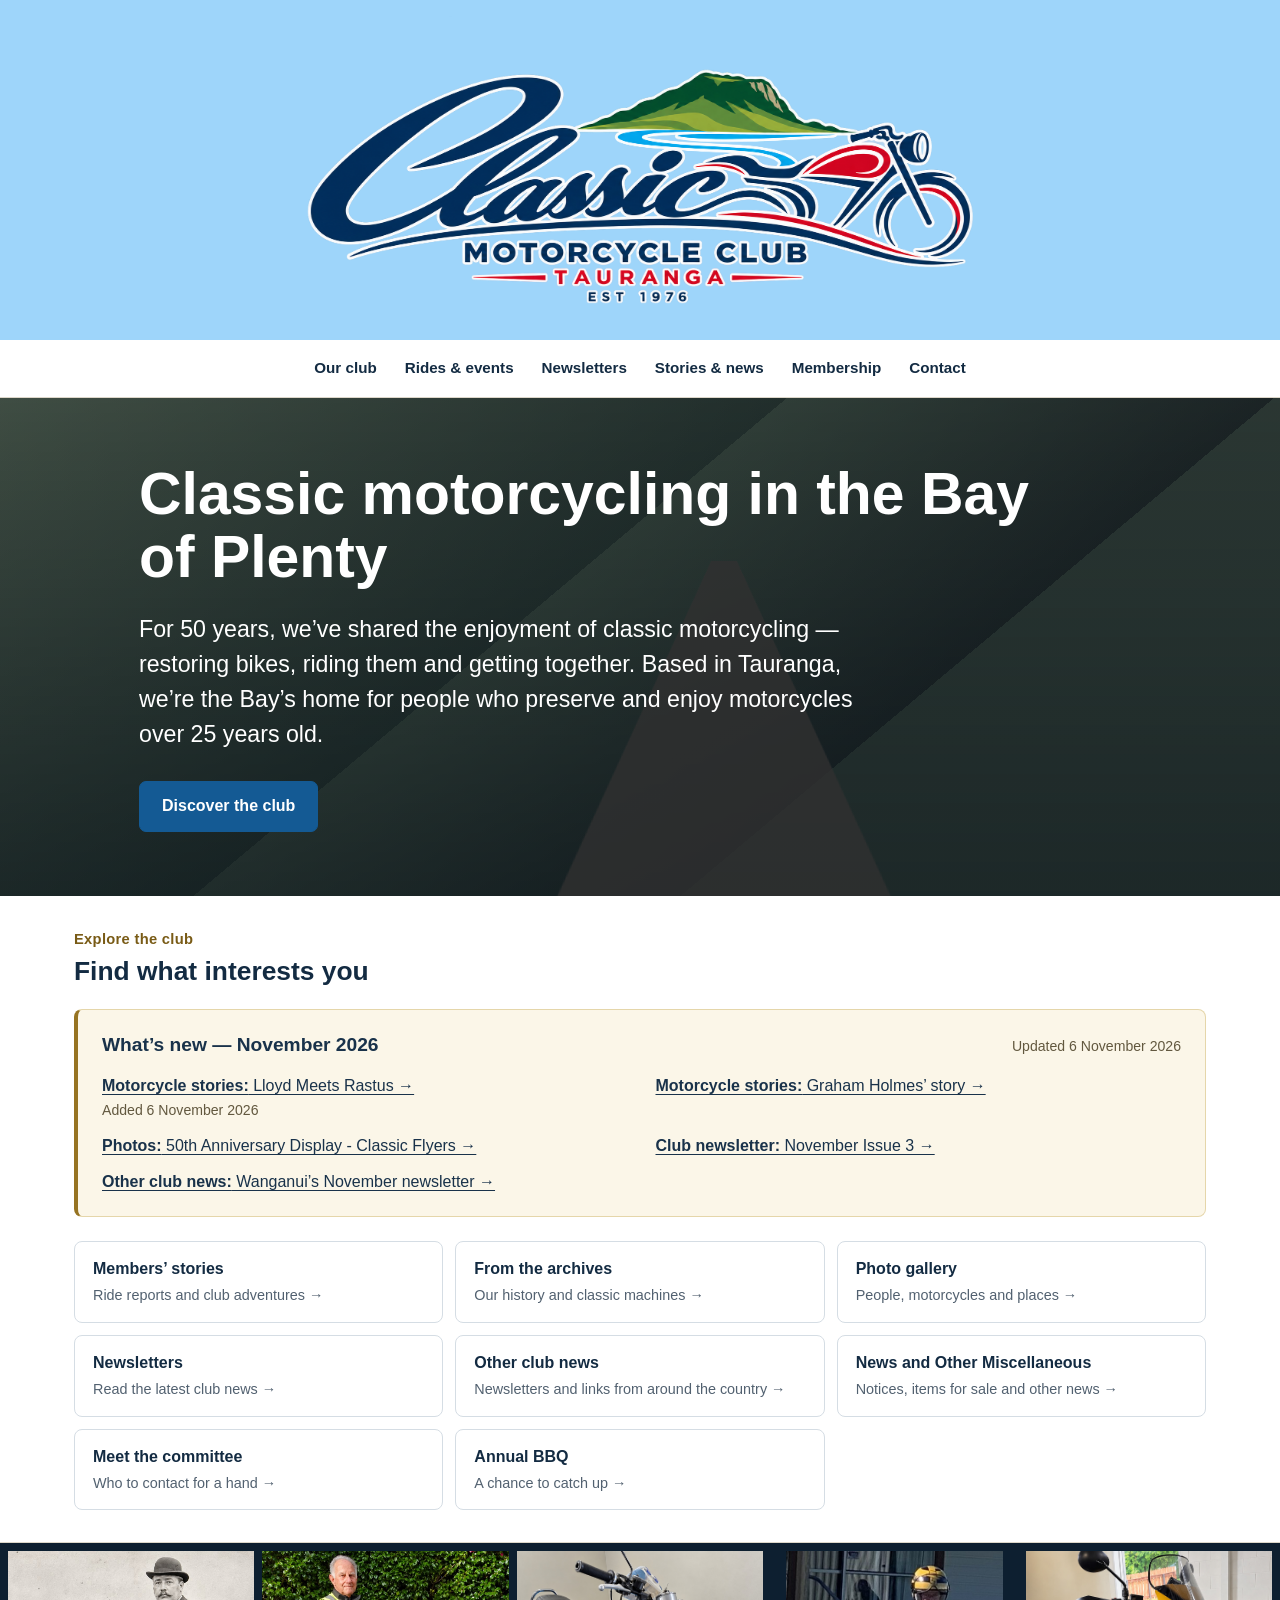
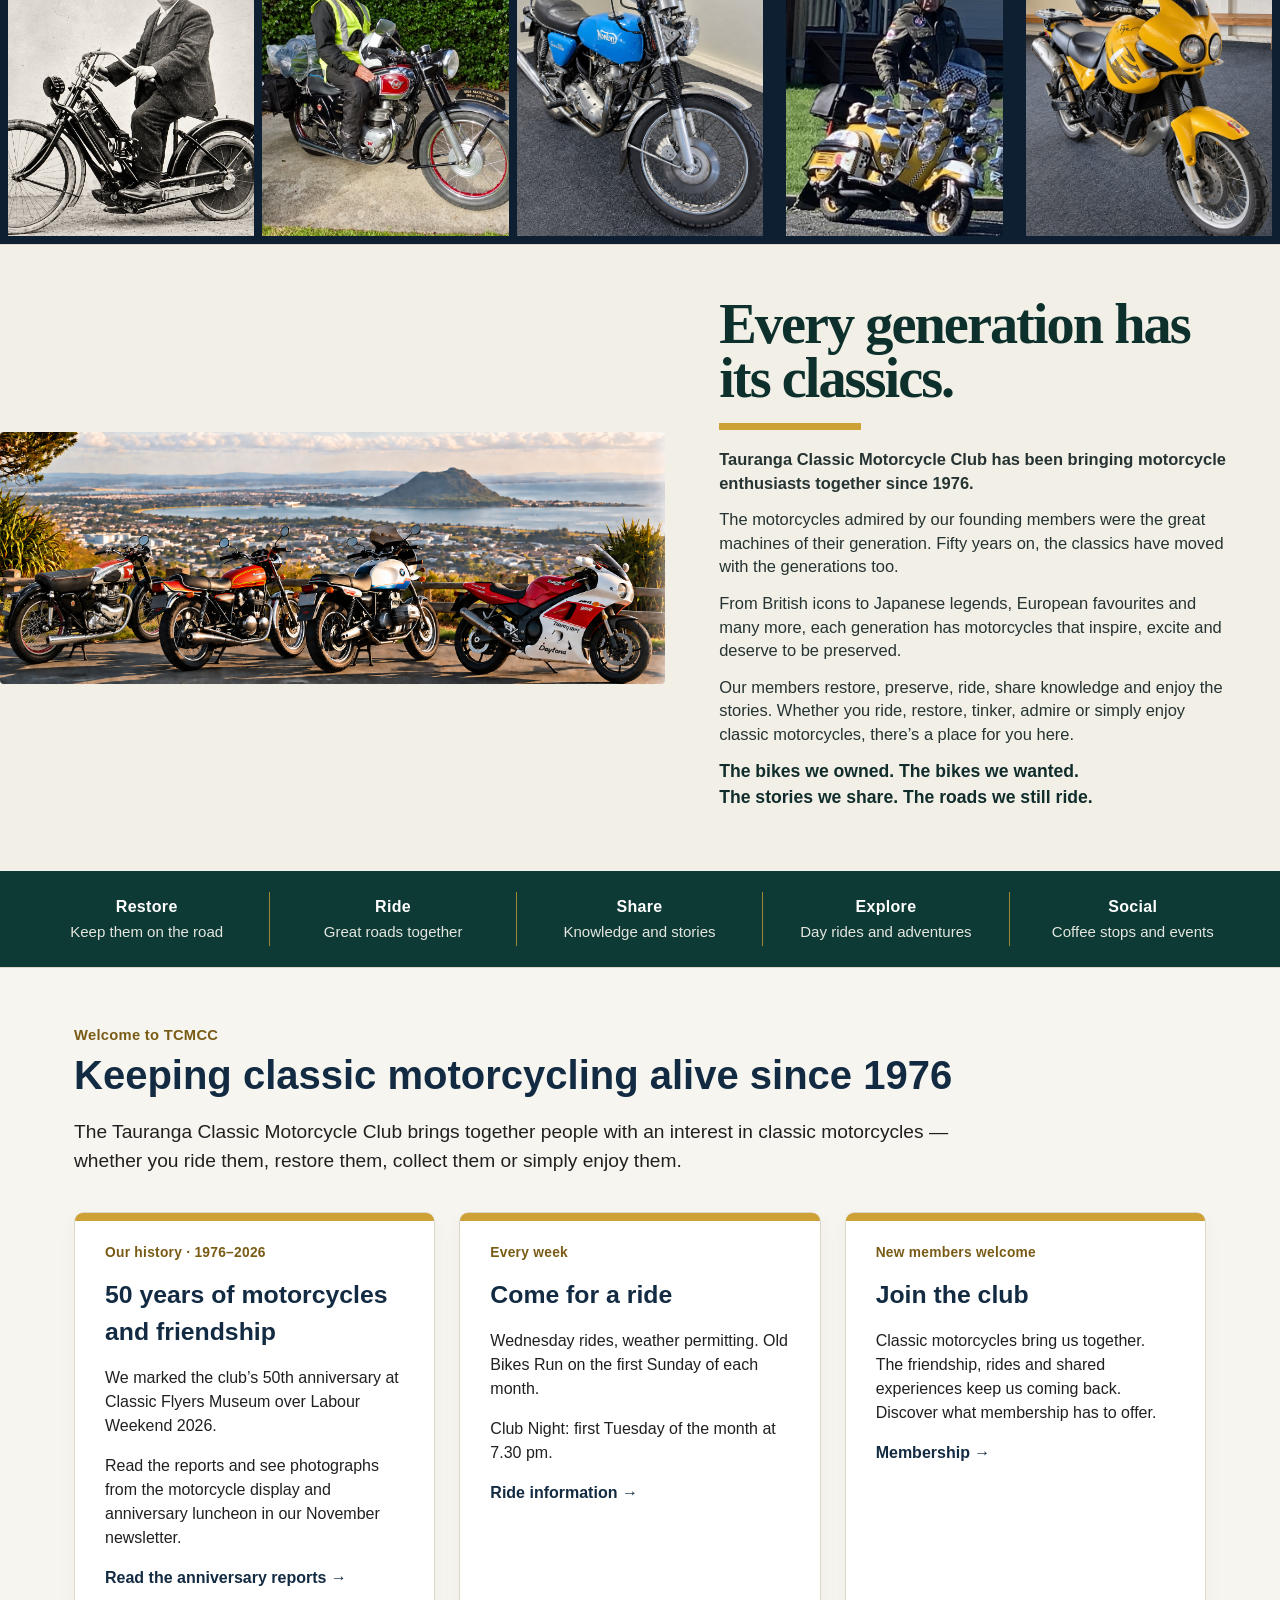
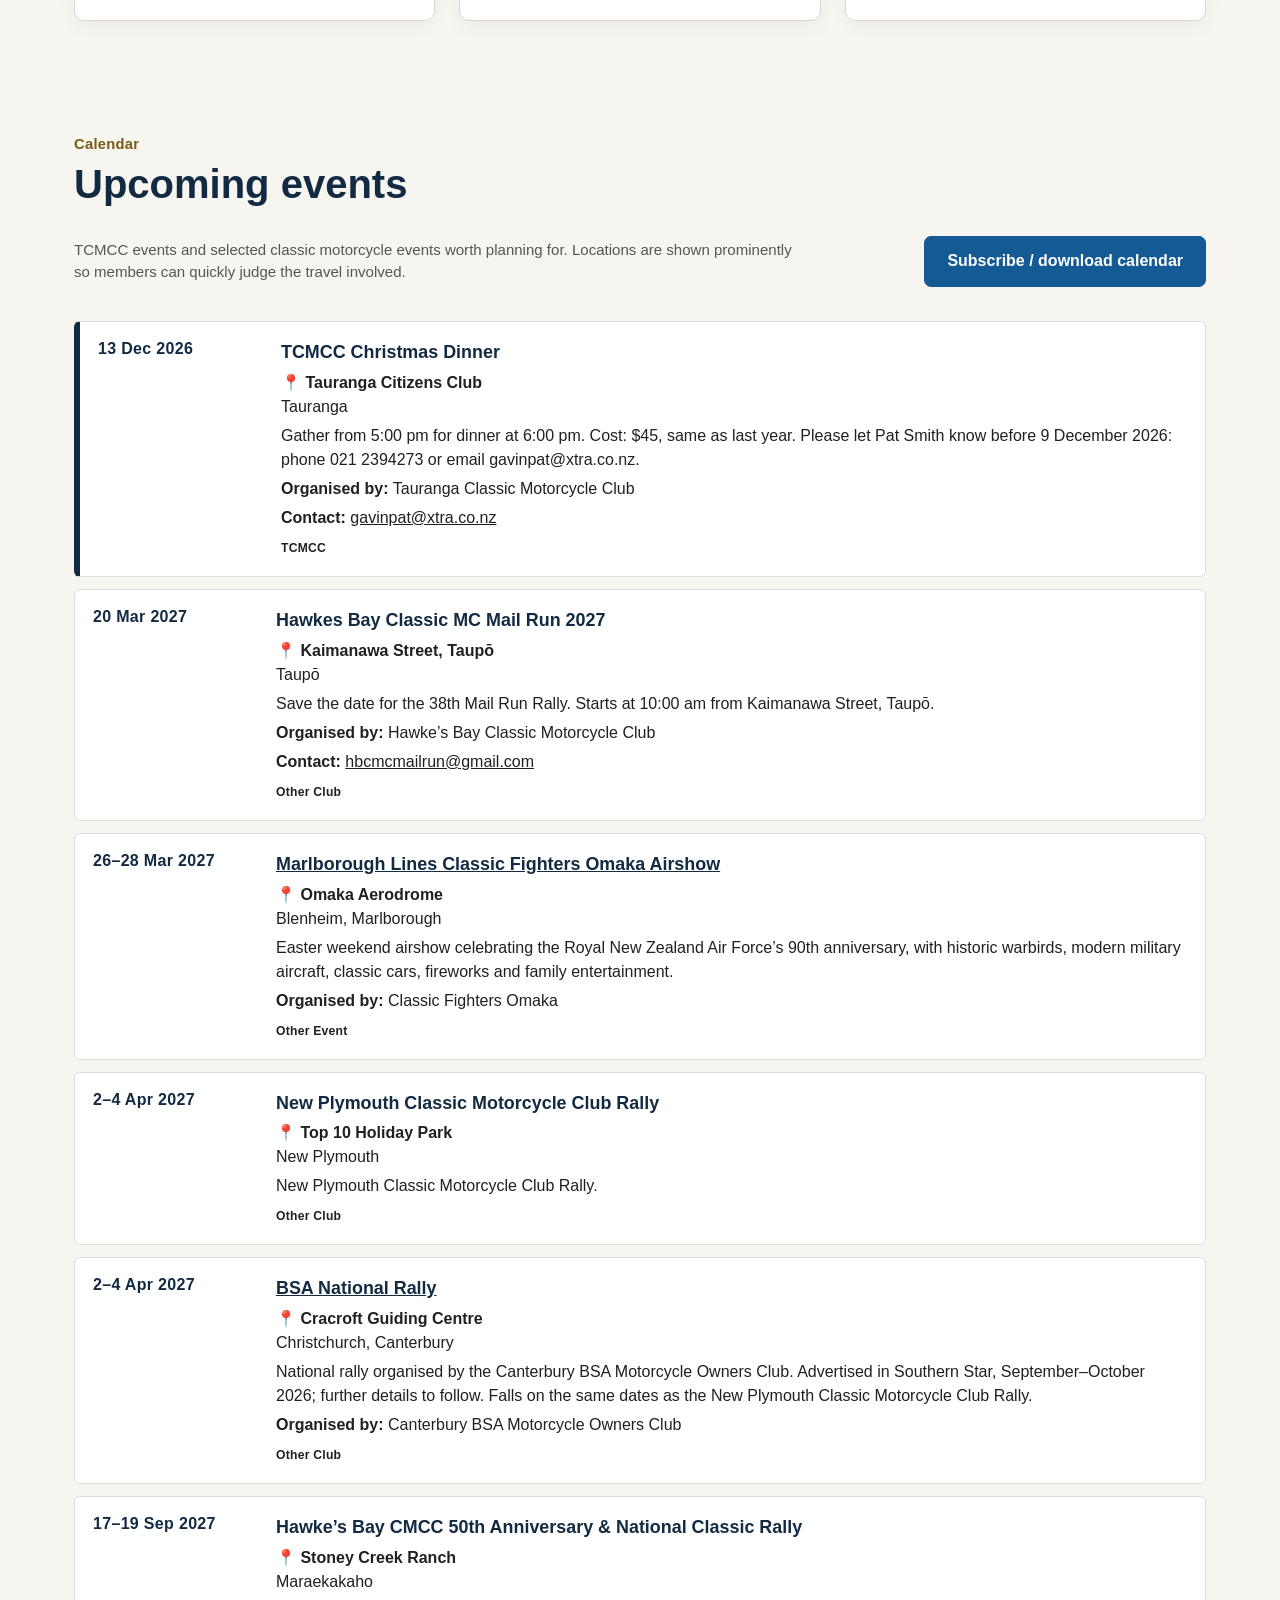
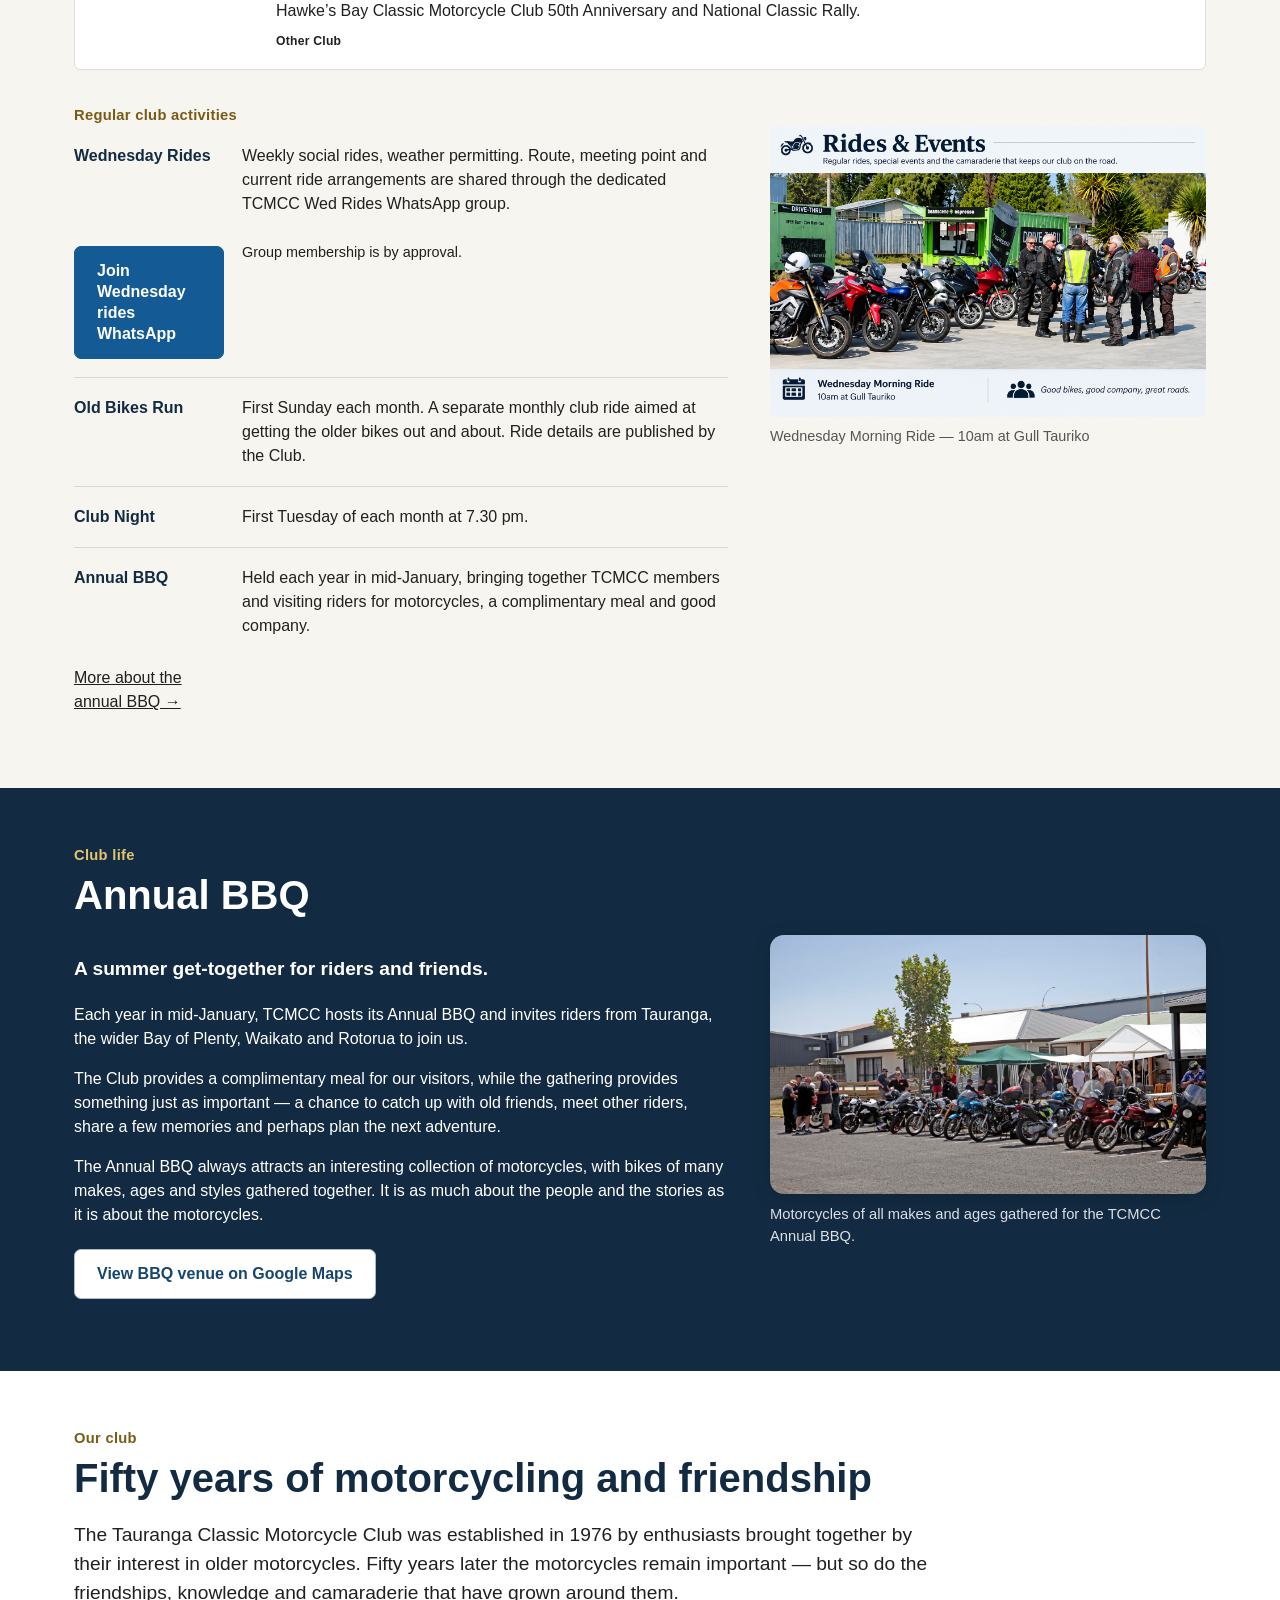
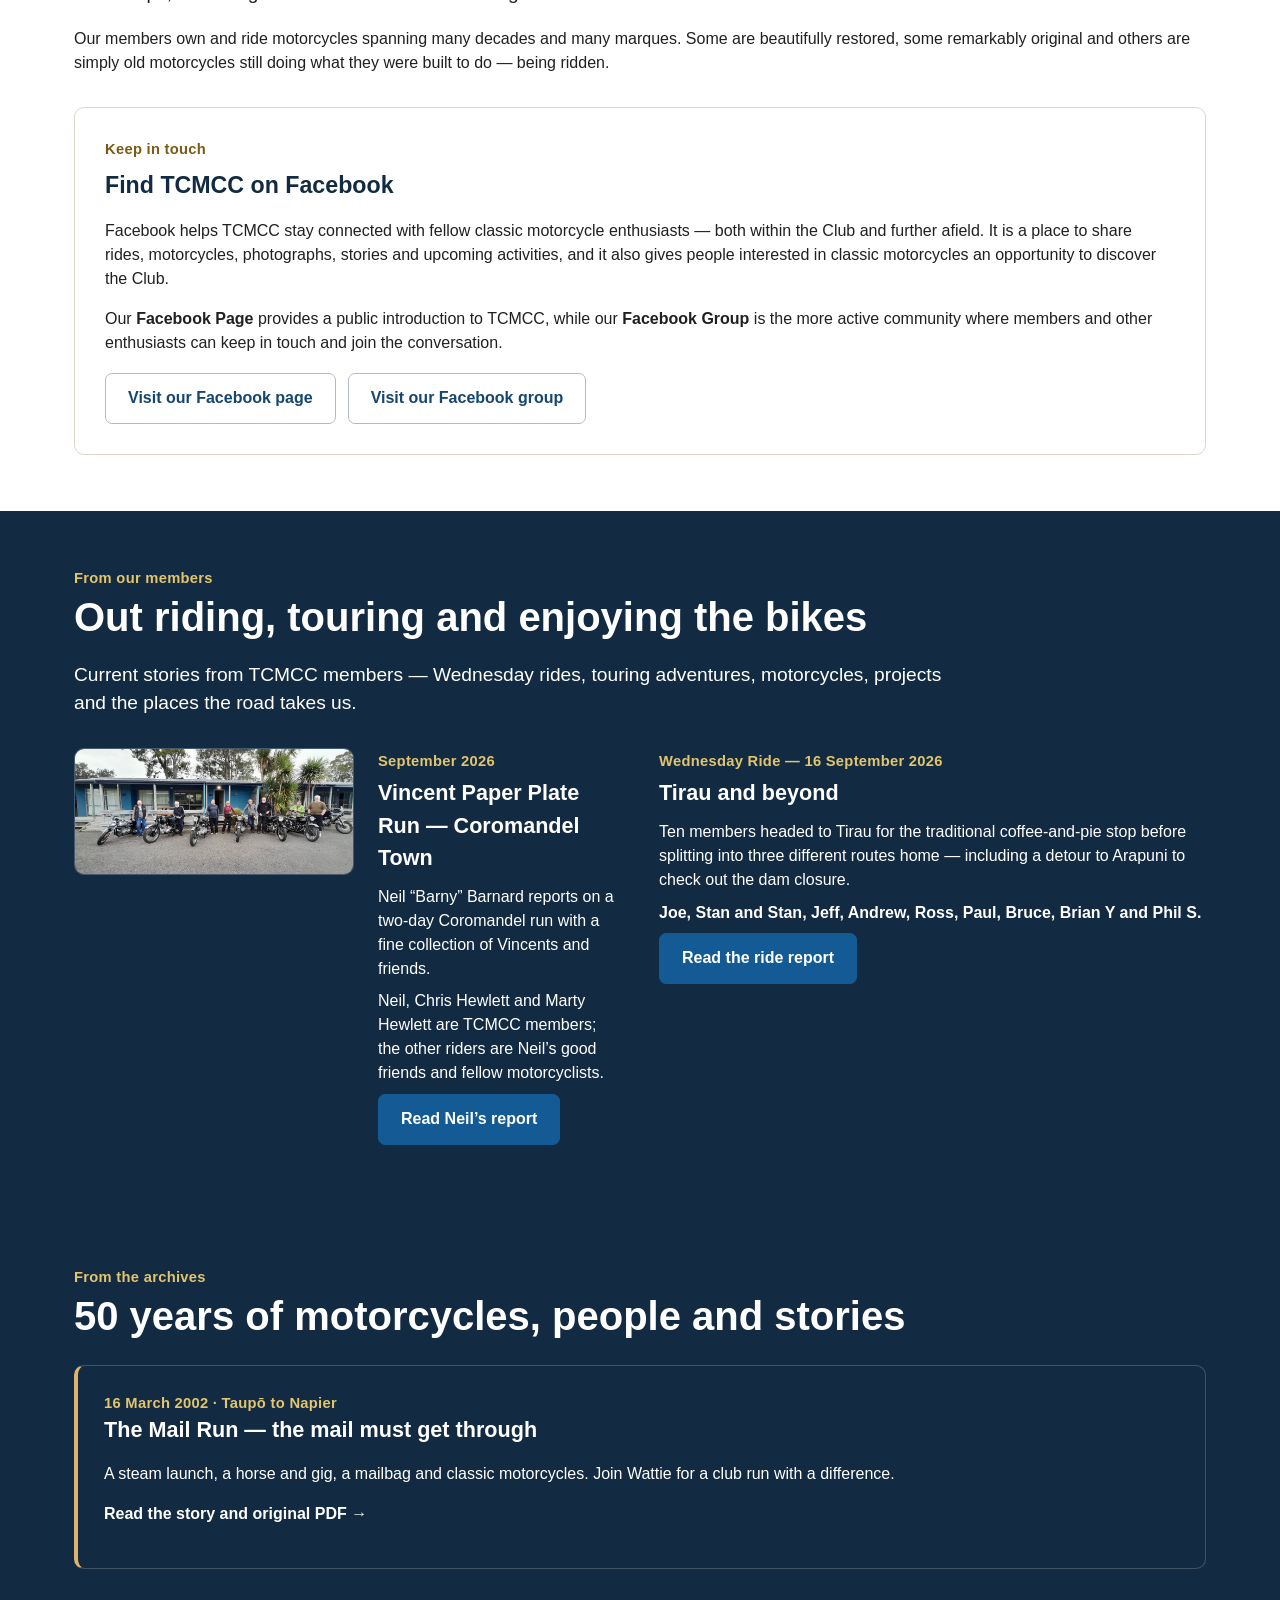
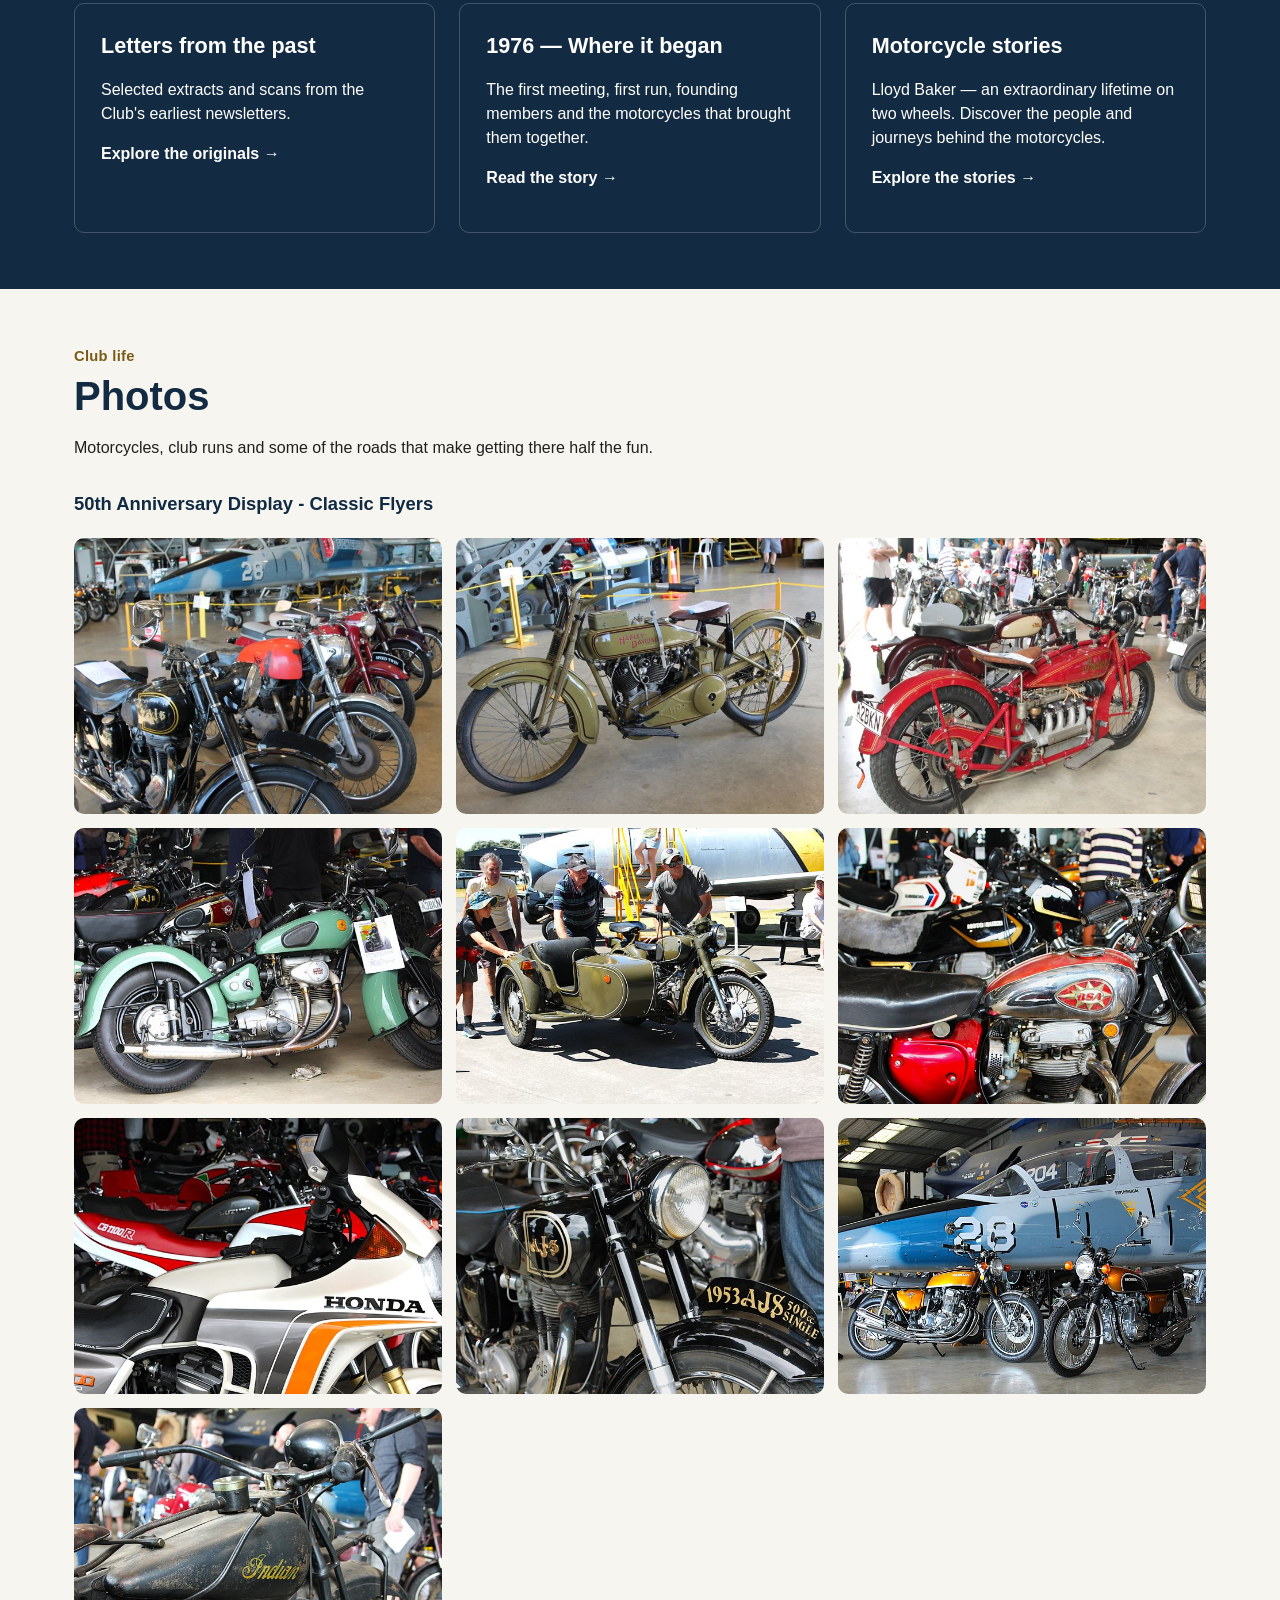
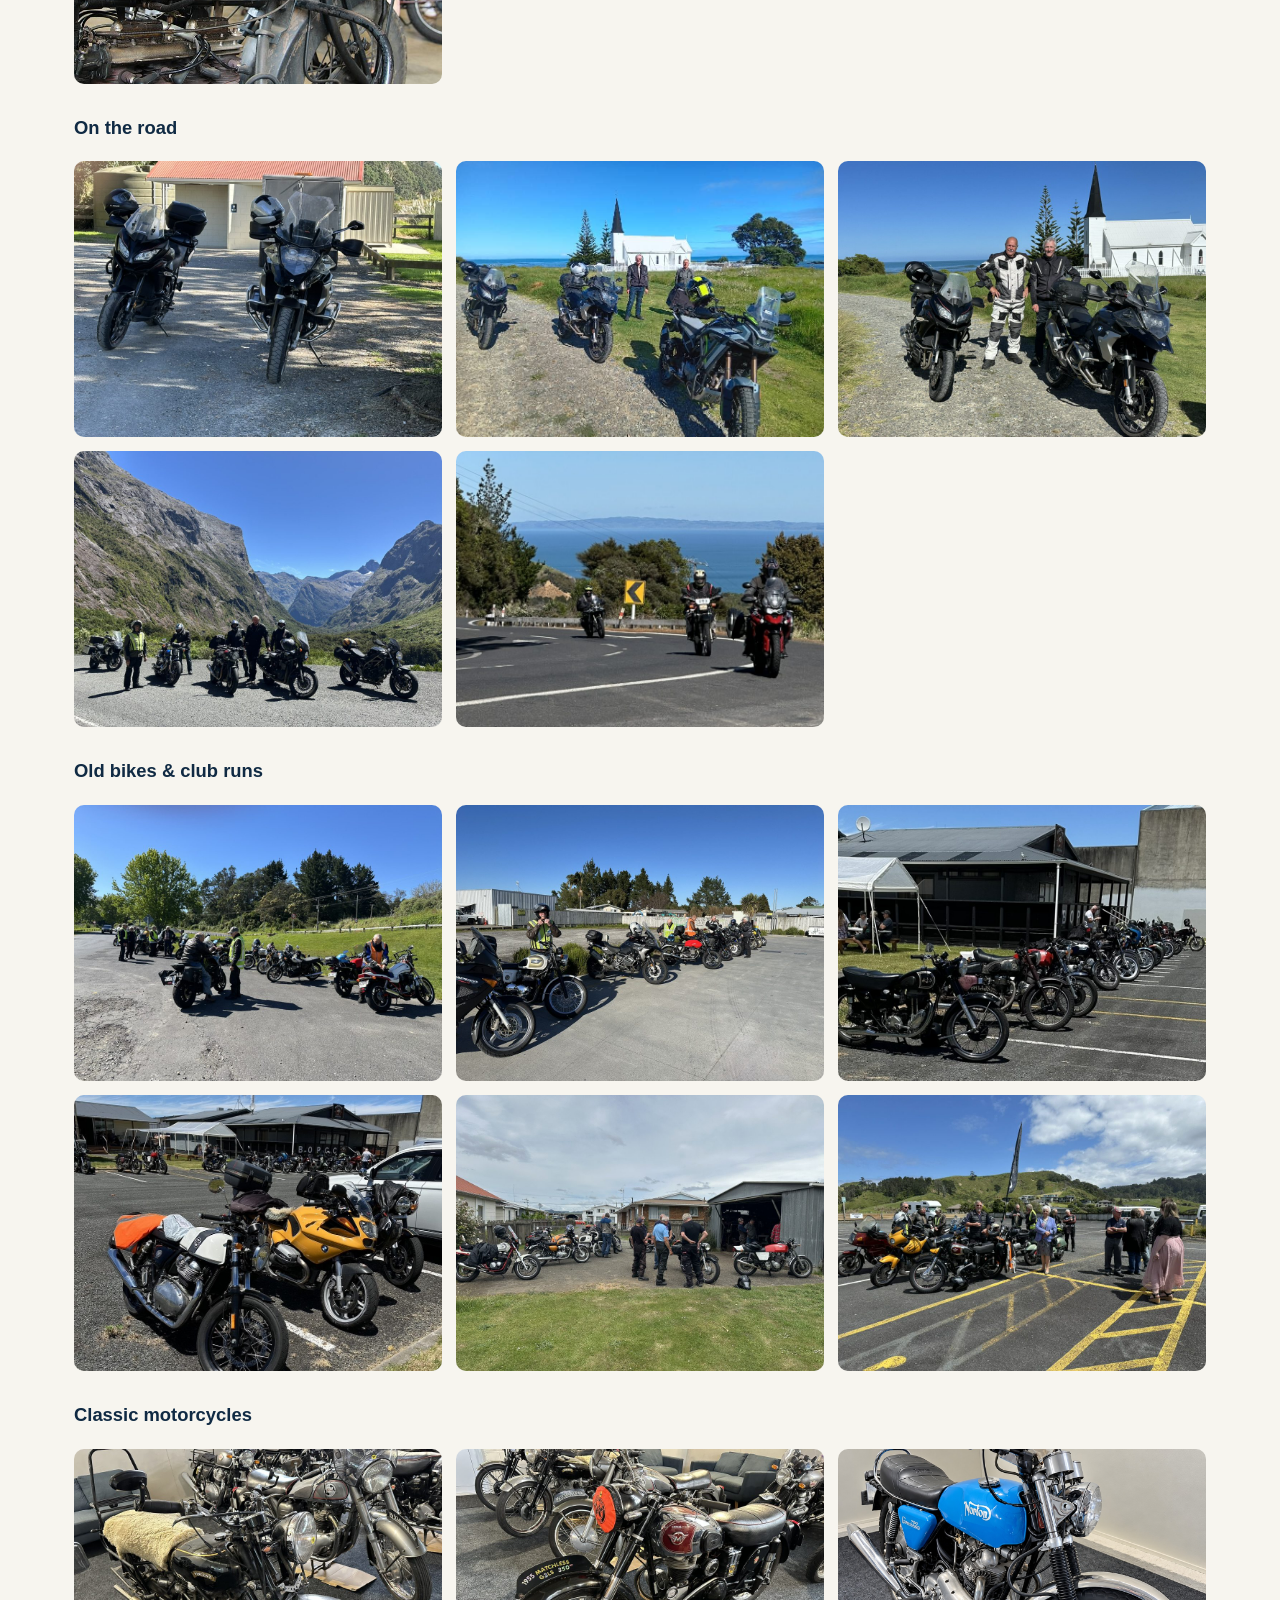
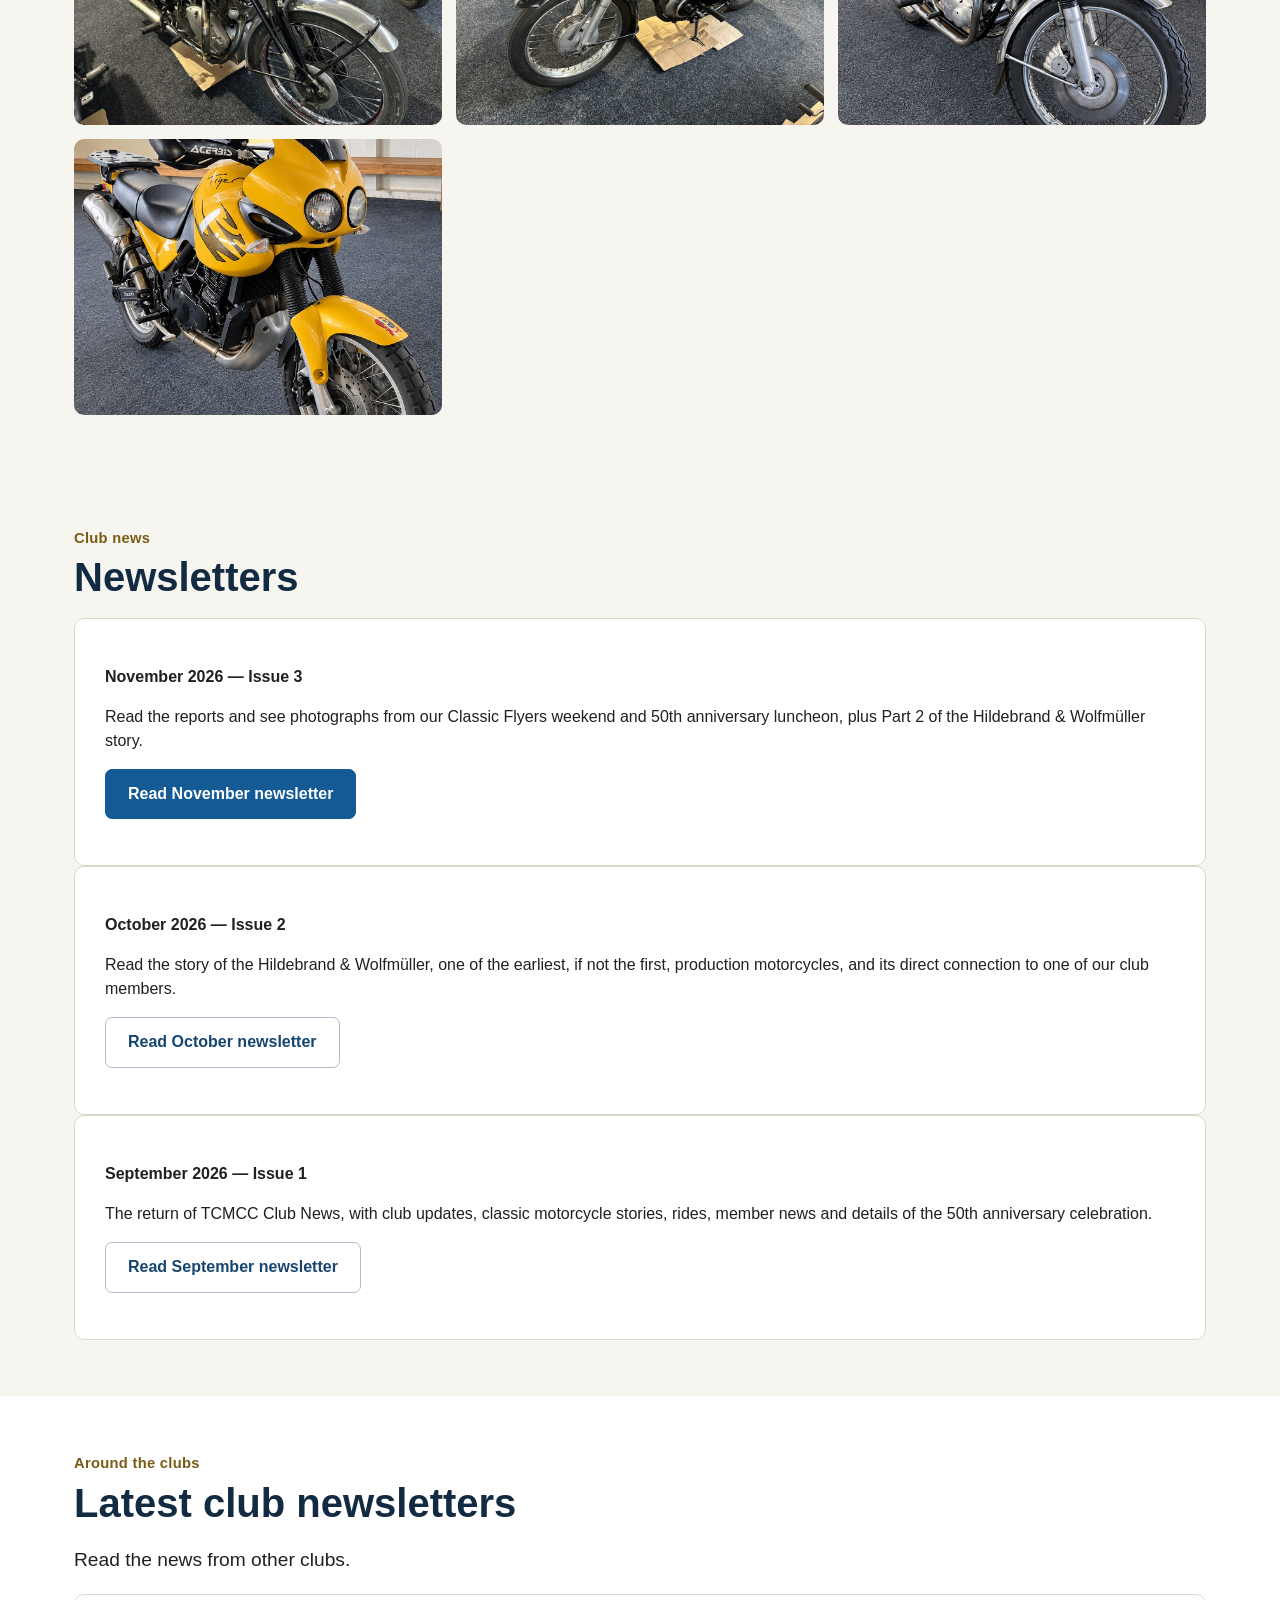
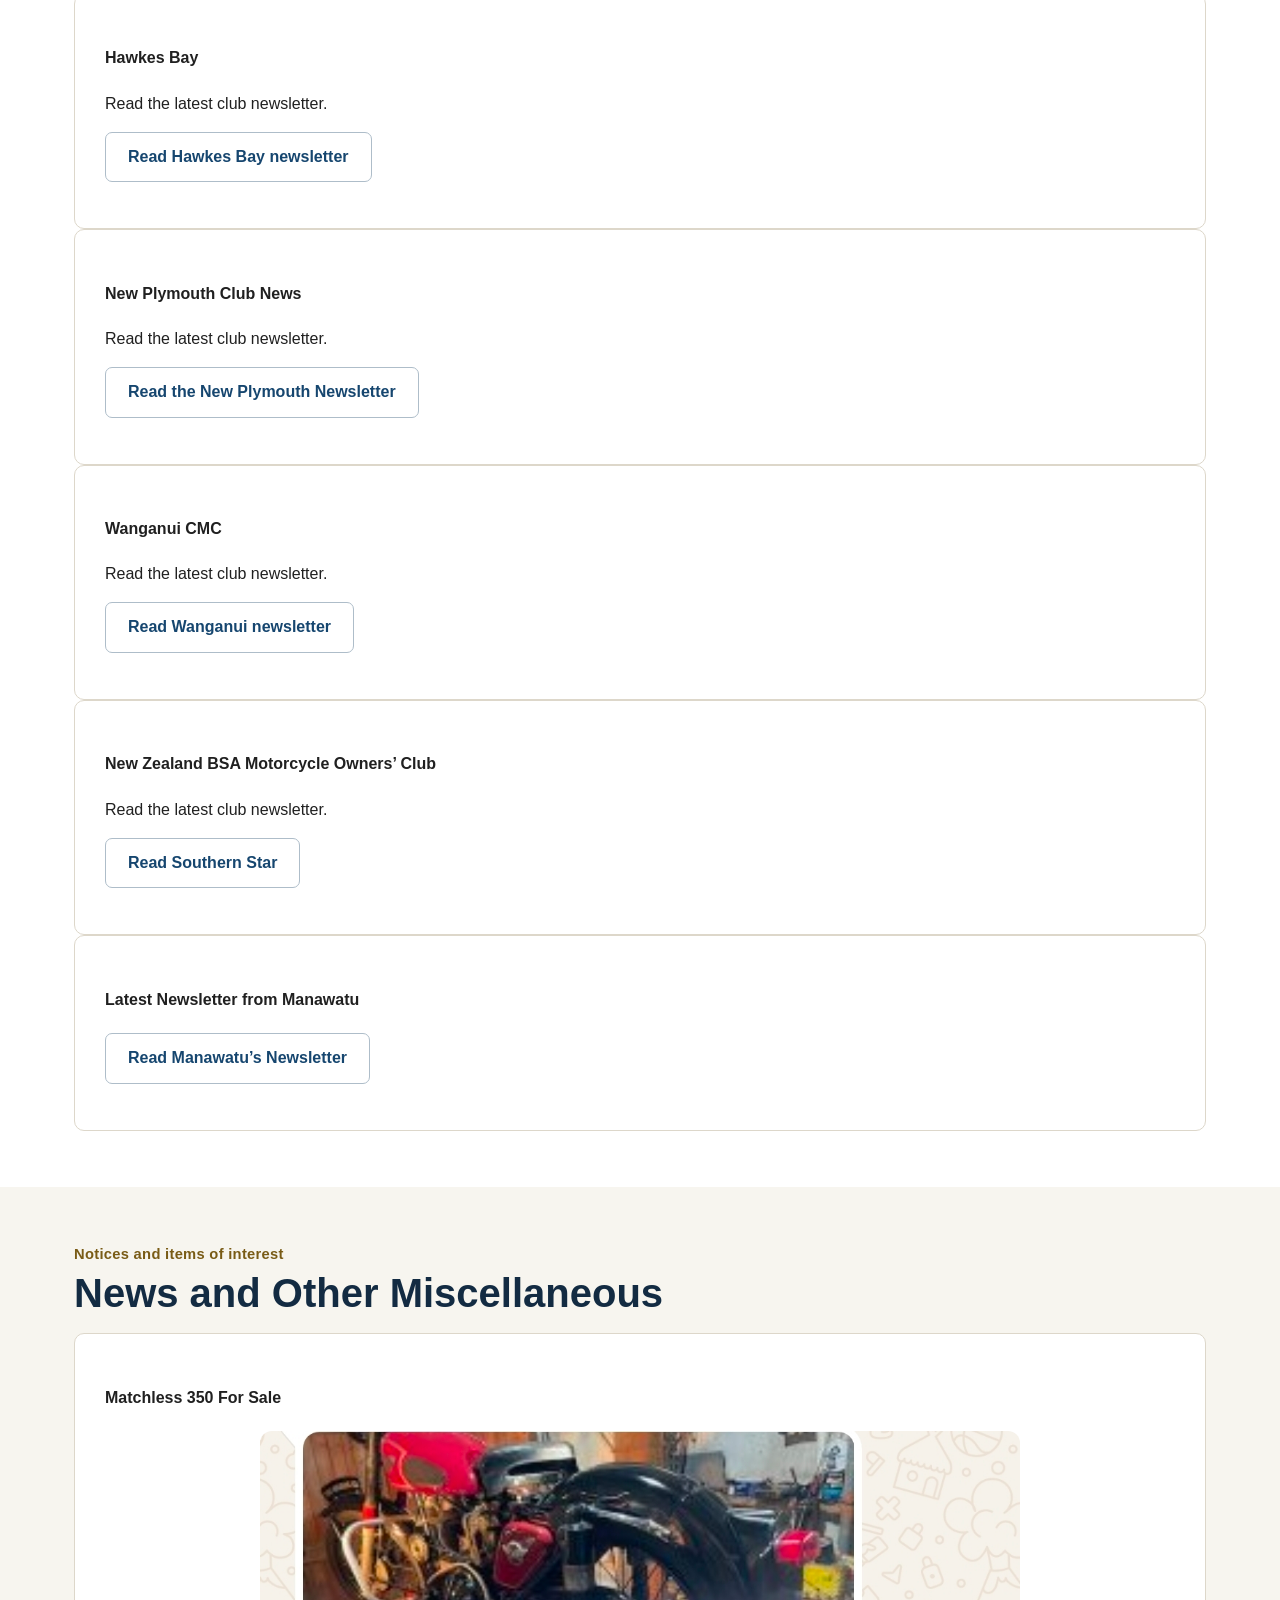
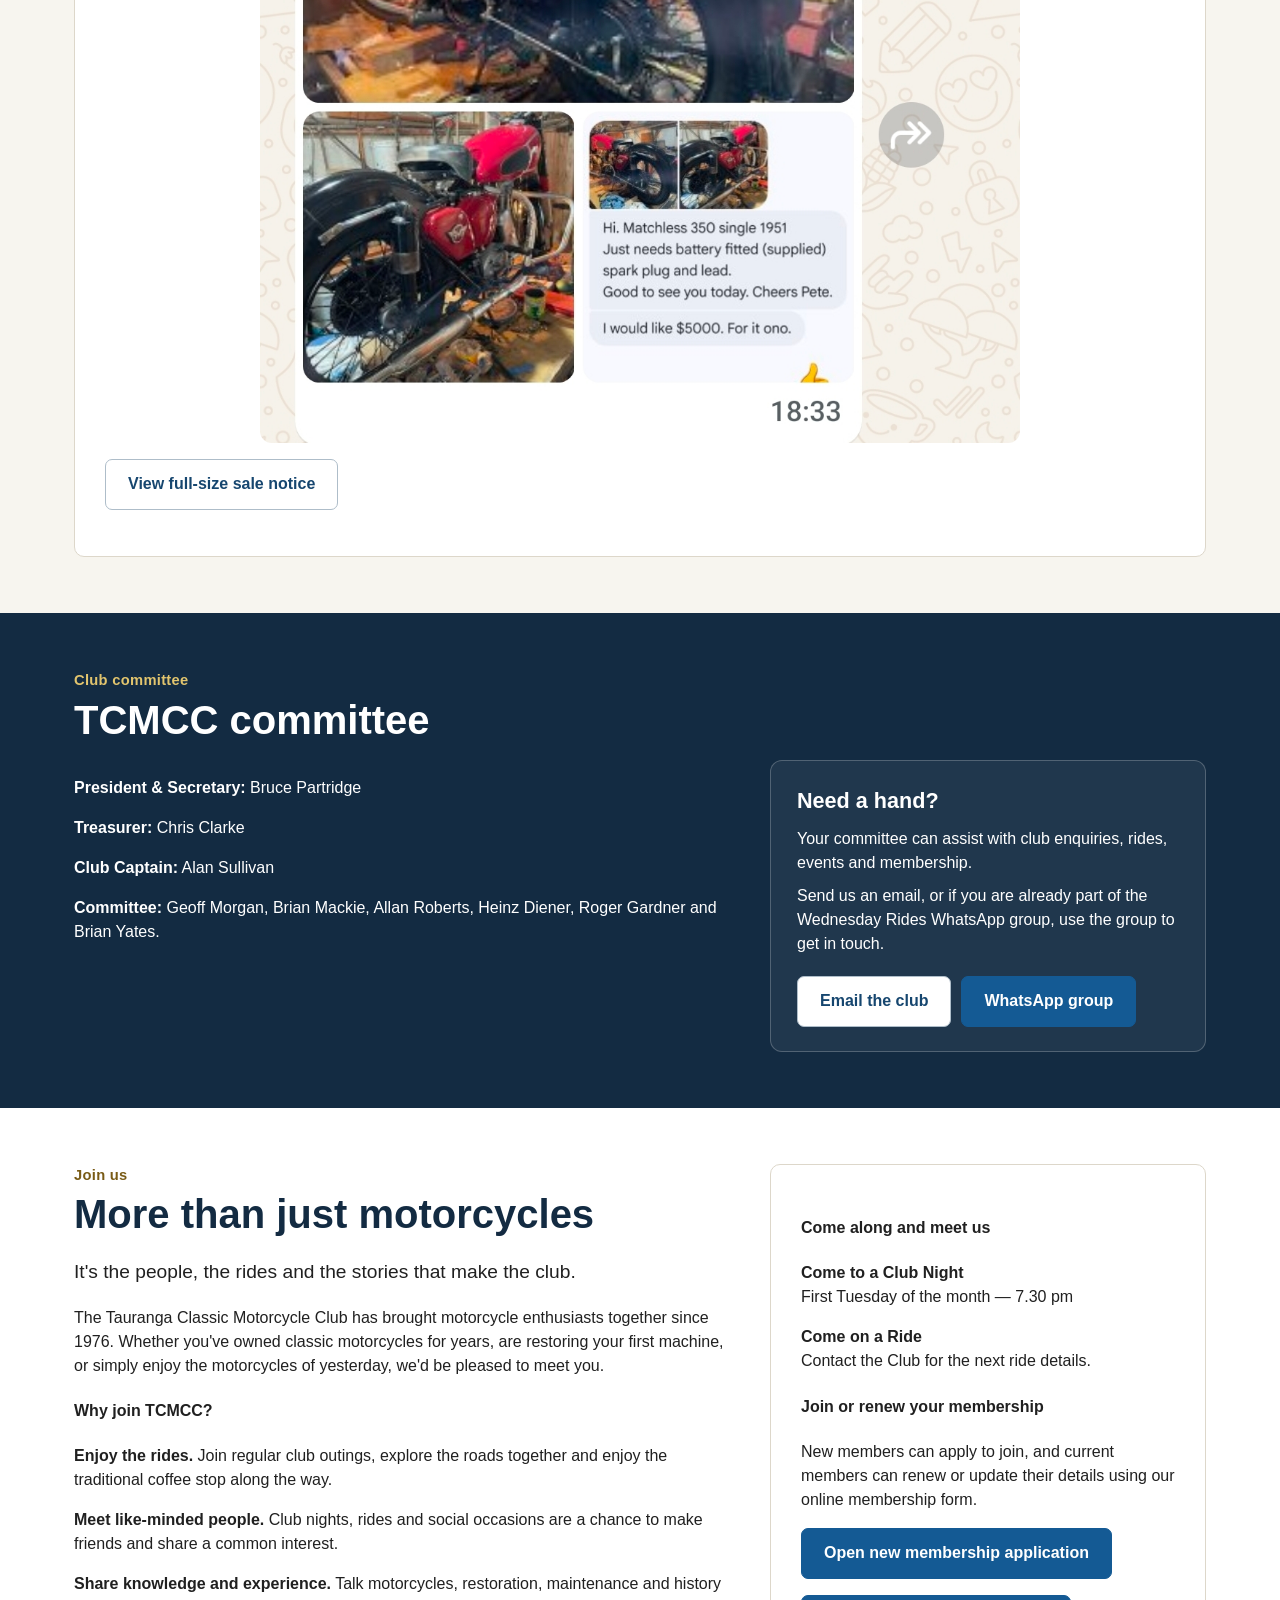
==== commit 1459ee02: "Publish Max and Rastus story with dated homepage announcement" ====
--- a/index.html
+++ b/index.html
@@ -310,9 +310,10 @@
 <aside class="latest-updates" aria-labelledby="latest-updates-title">
   <div class="latest-updates-header">
     <h3 id="latest-updates-title">What’s new — November 2026</h3>
-    <time datetime="2026-11-02">Updated 2 November 2026</time>
+    <time datetime="2026-11-06">Updated 6 November 2026</time>
   </div>
   <ul>
+    <li><a href="rastus.html"><strong>Motorcycle stories:</strong> Lloyd Meets Rastus →</a> <time datetime="2026-11-06">Added 6 November 2026</time></li>
     <li><a href="graham-holmes.html"><strong>Motorcycle stories:</strong> Graham Holmes’ story →</a></li>
     <li><a href="#classic-flyers-50th"><strong>Photos:</strong> 50th Anniversary Display - Classic Flyers →</a></li>
     <li><a href="newsletters/TCMCC%20November%202026%20Newsletter.pdf" target="_blank" rel="noopener"><strong>Club newsletter:</strong> November Issue 3 →</a></li>
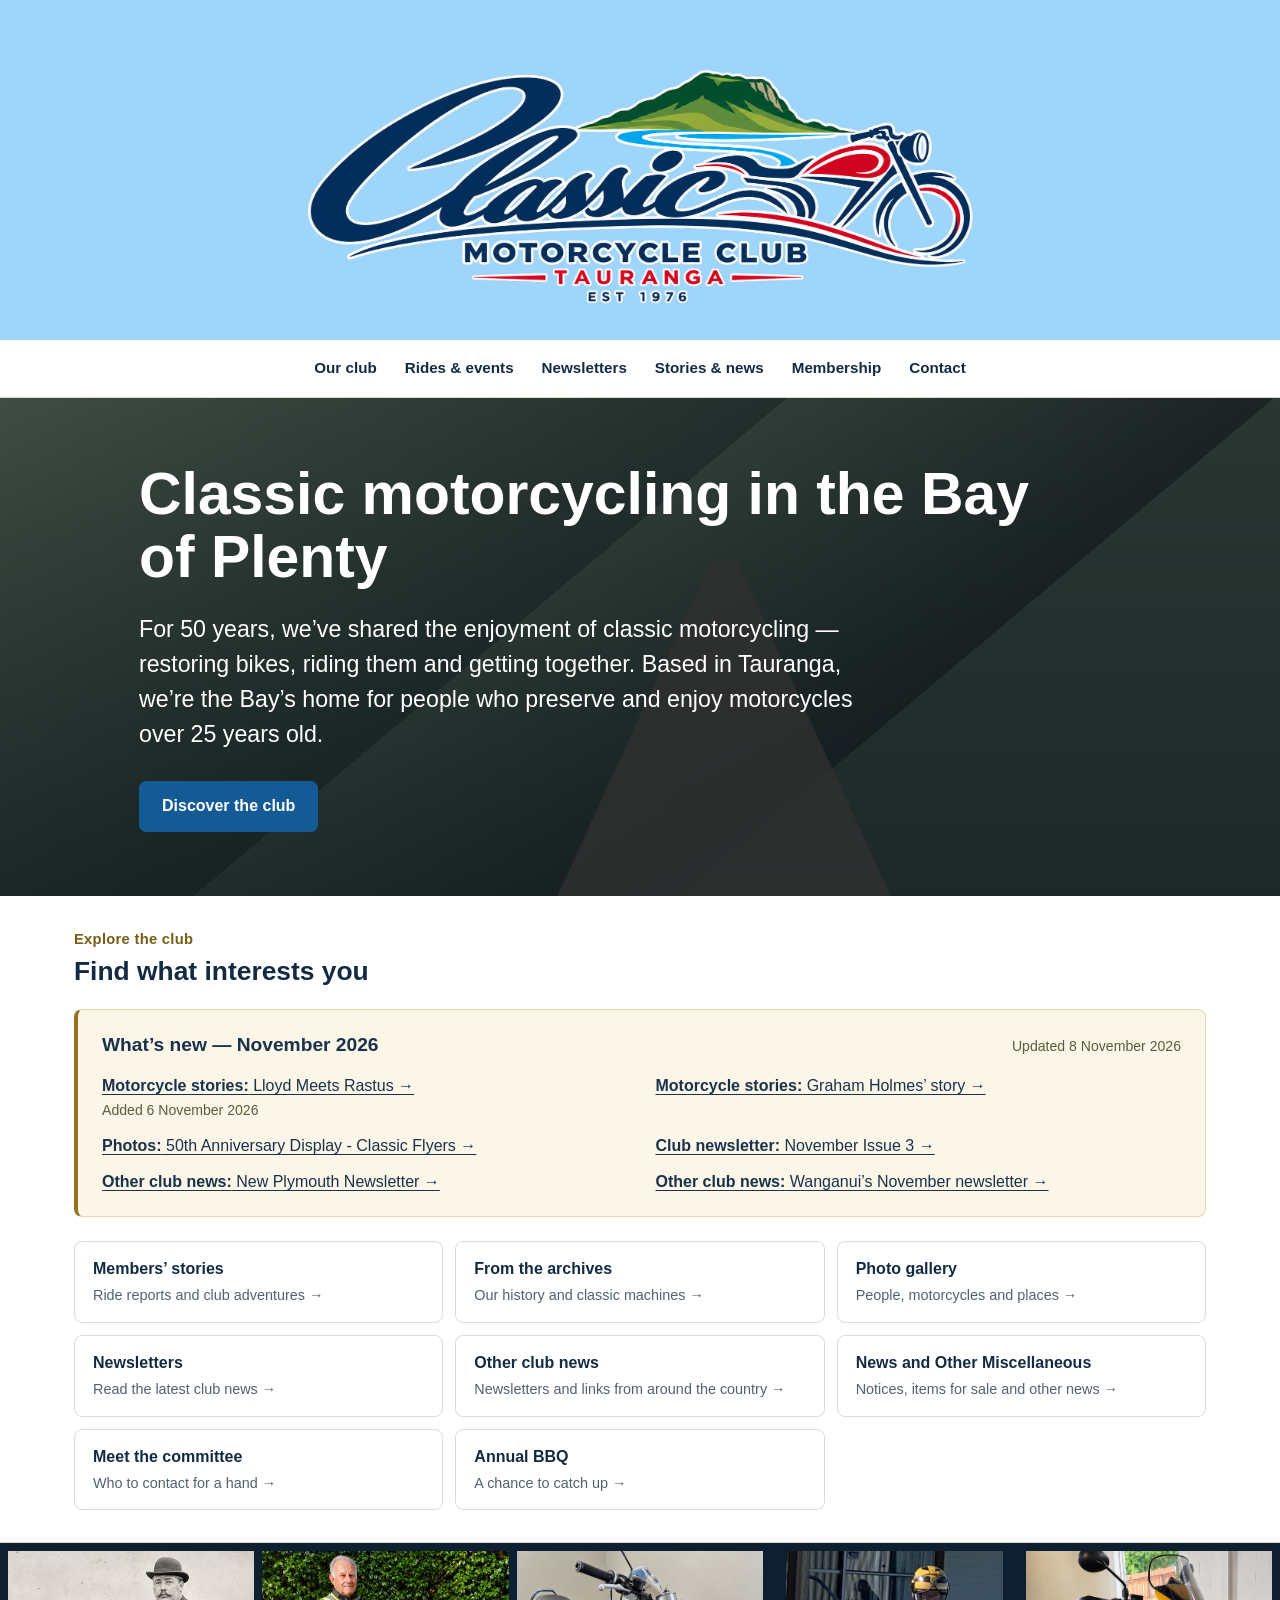
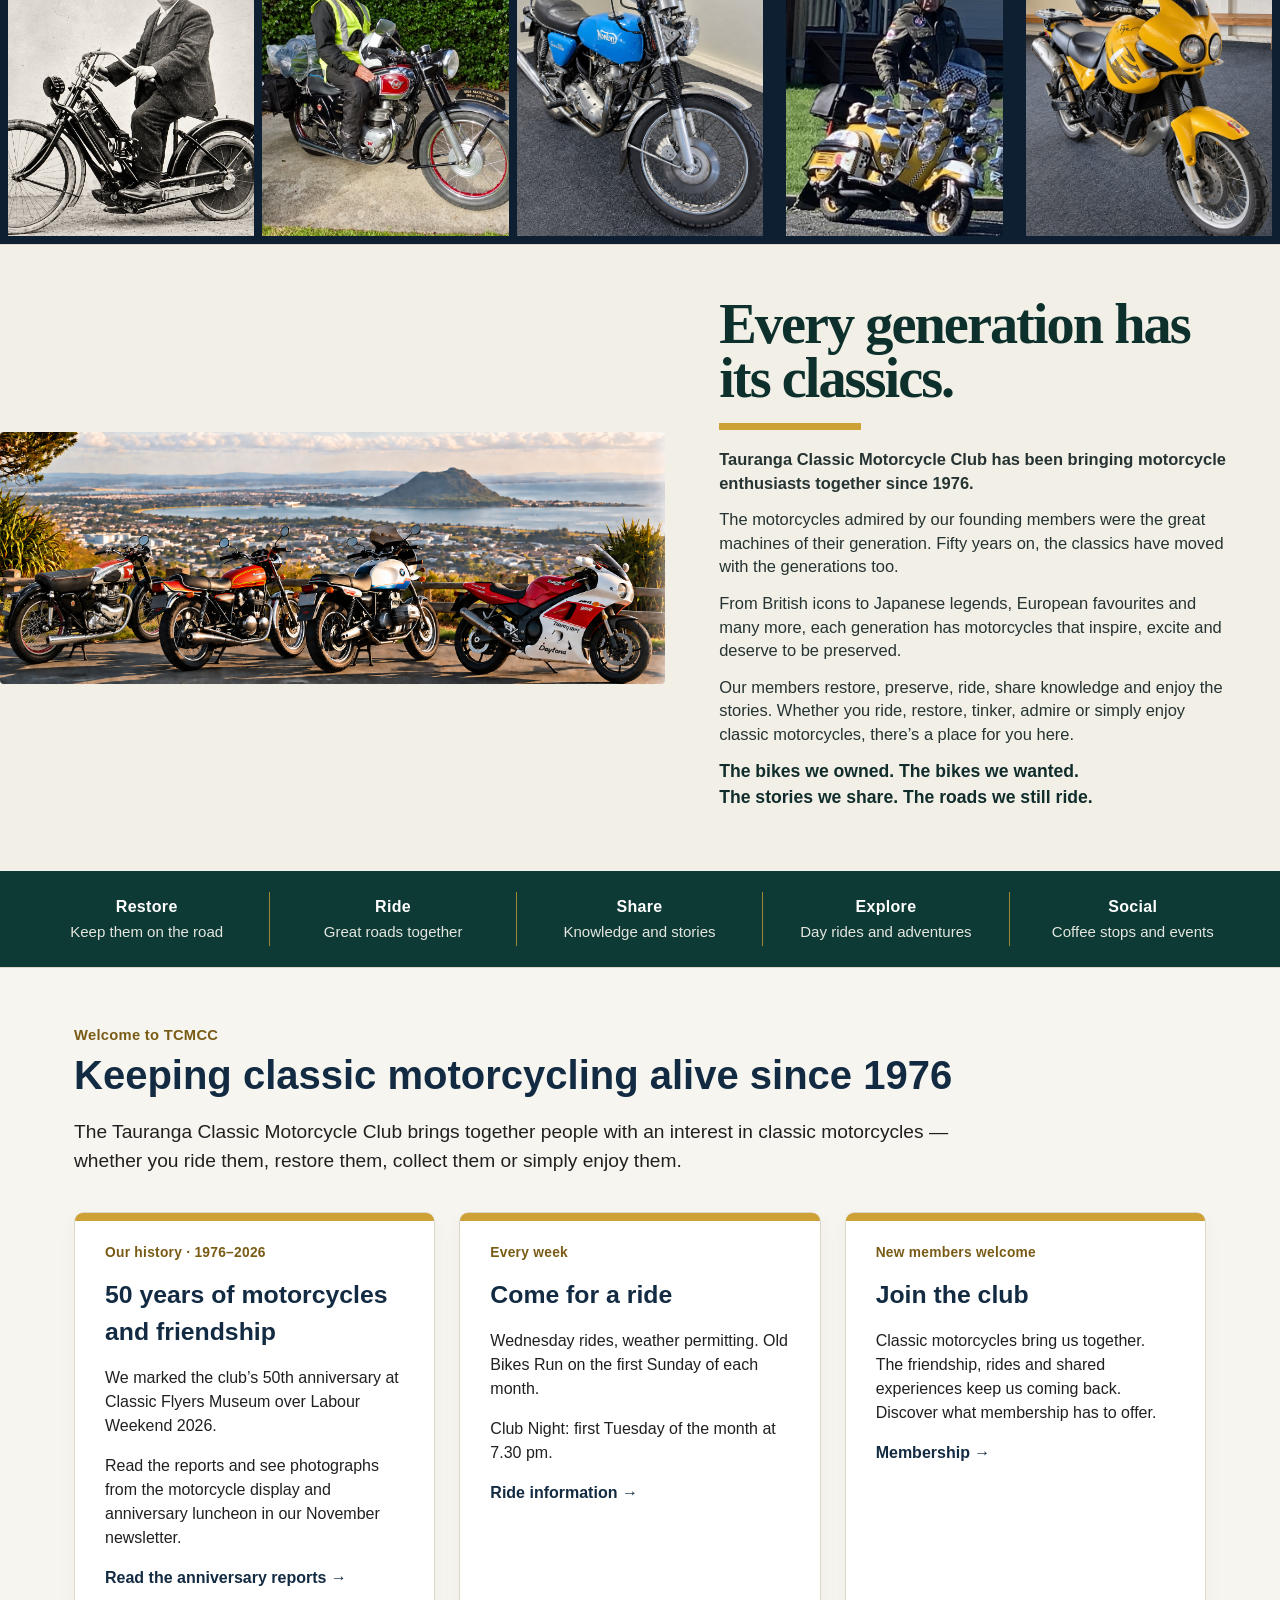
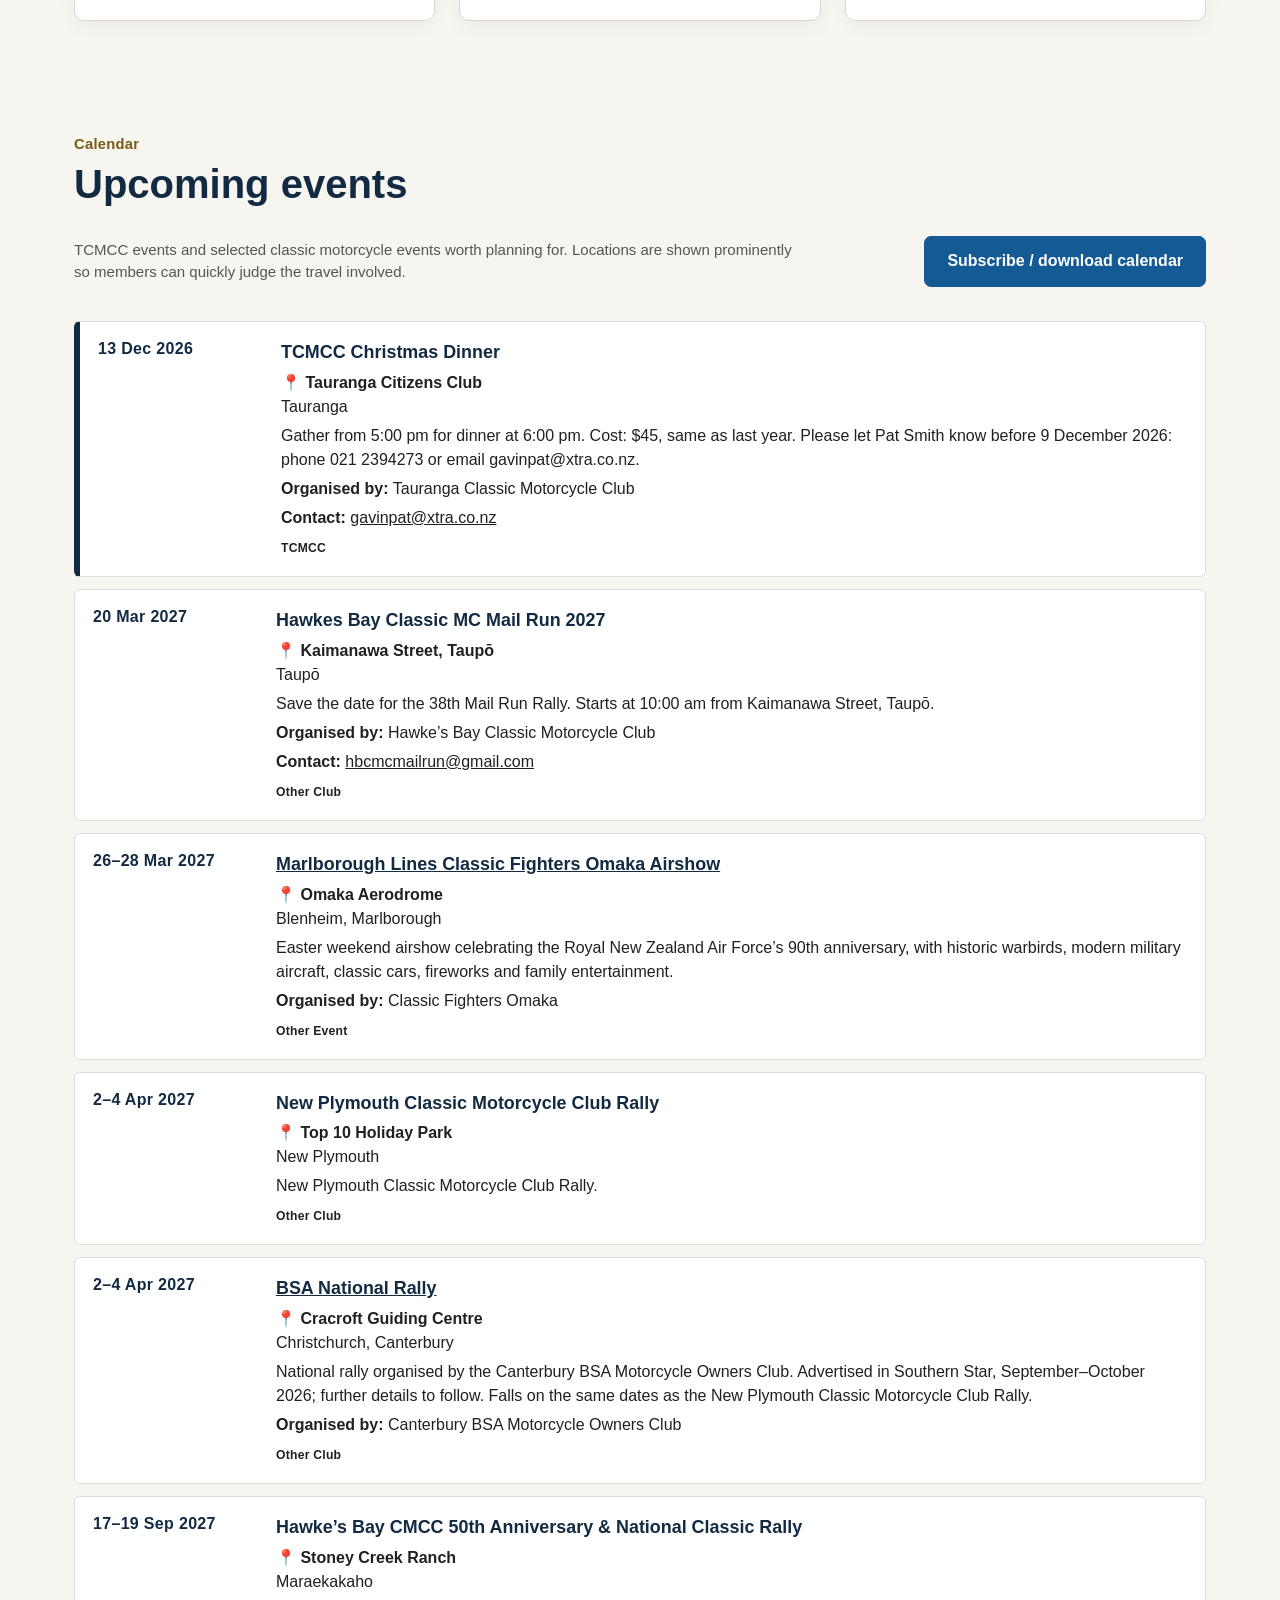
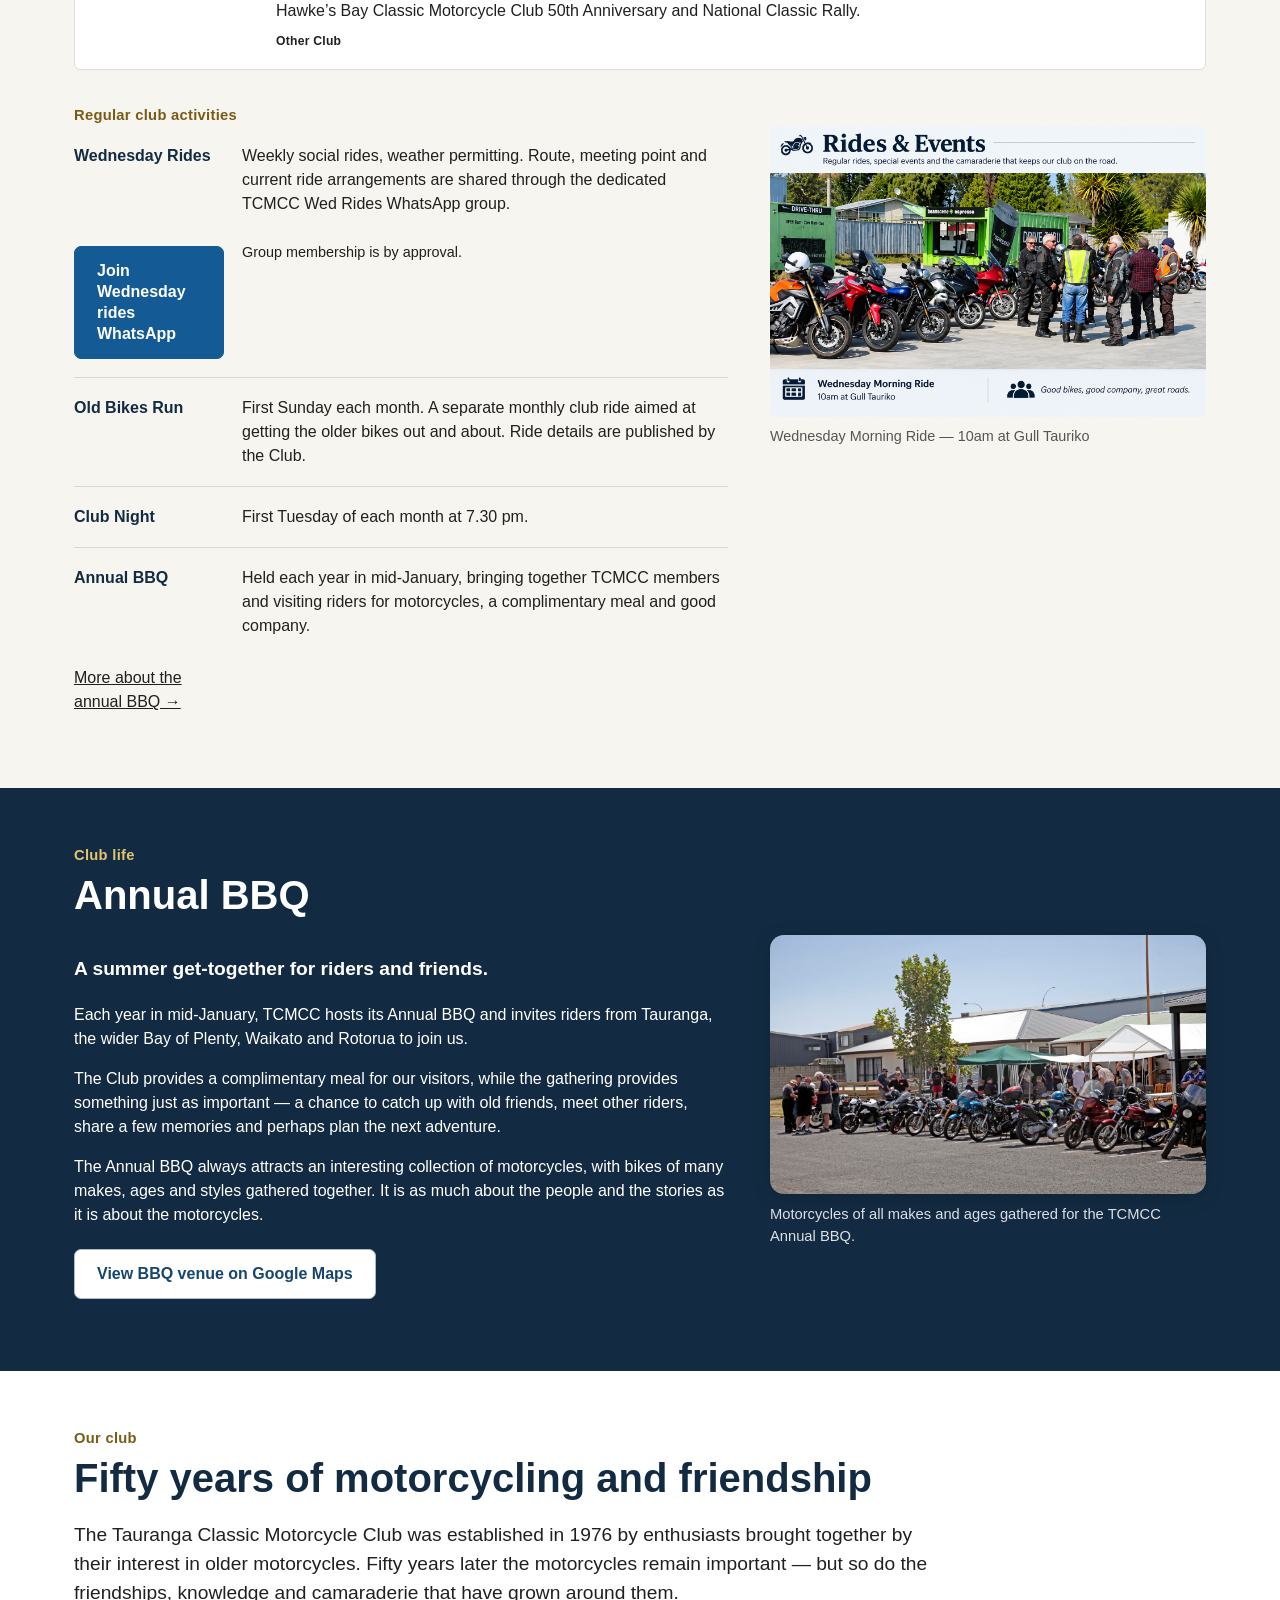
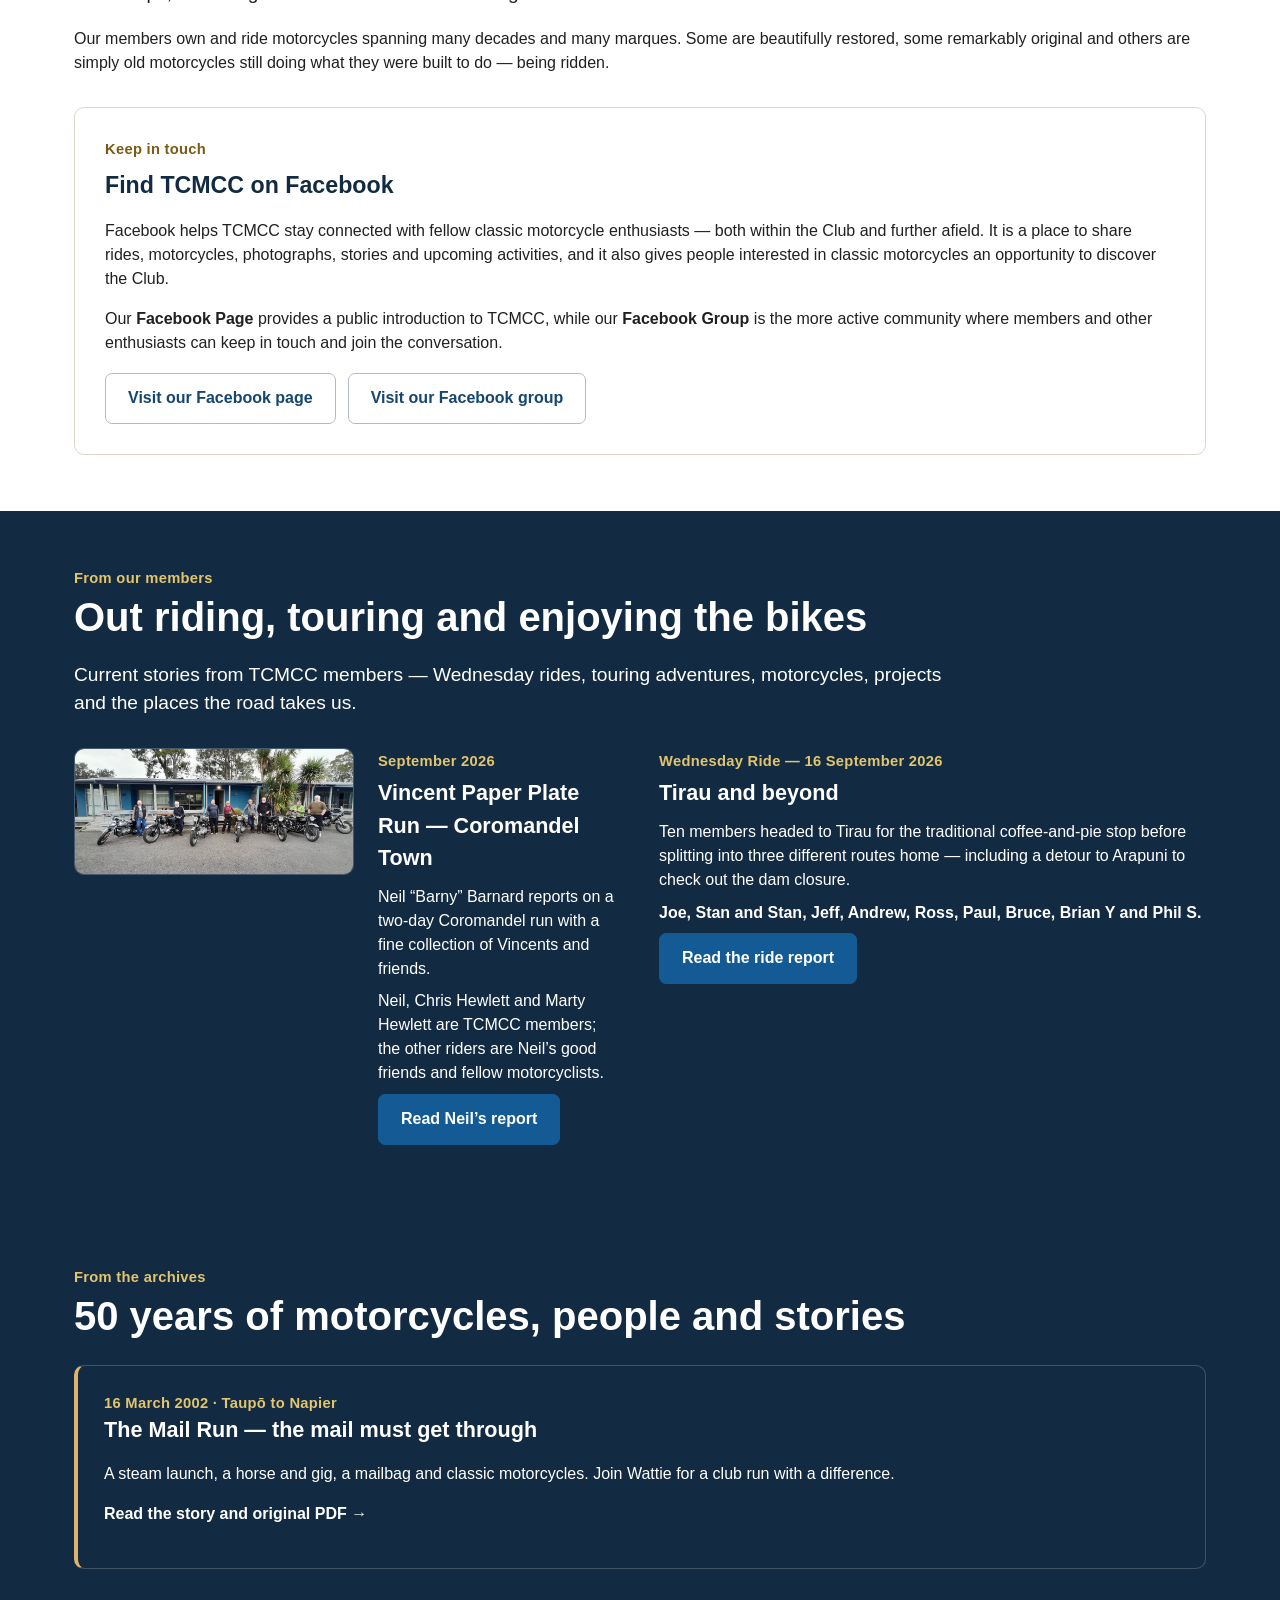
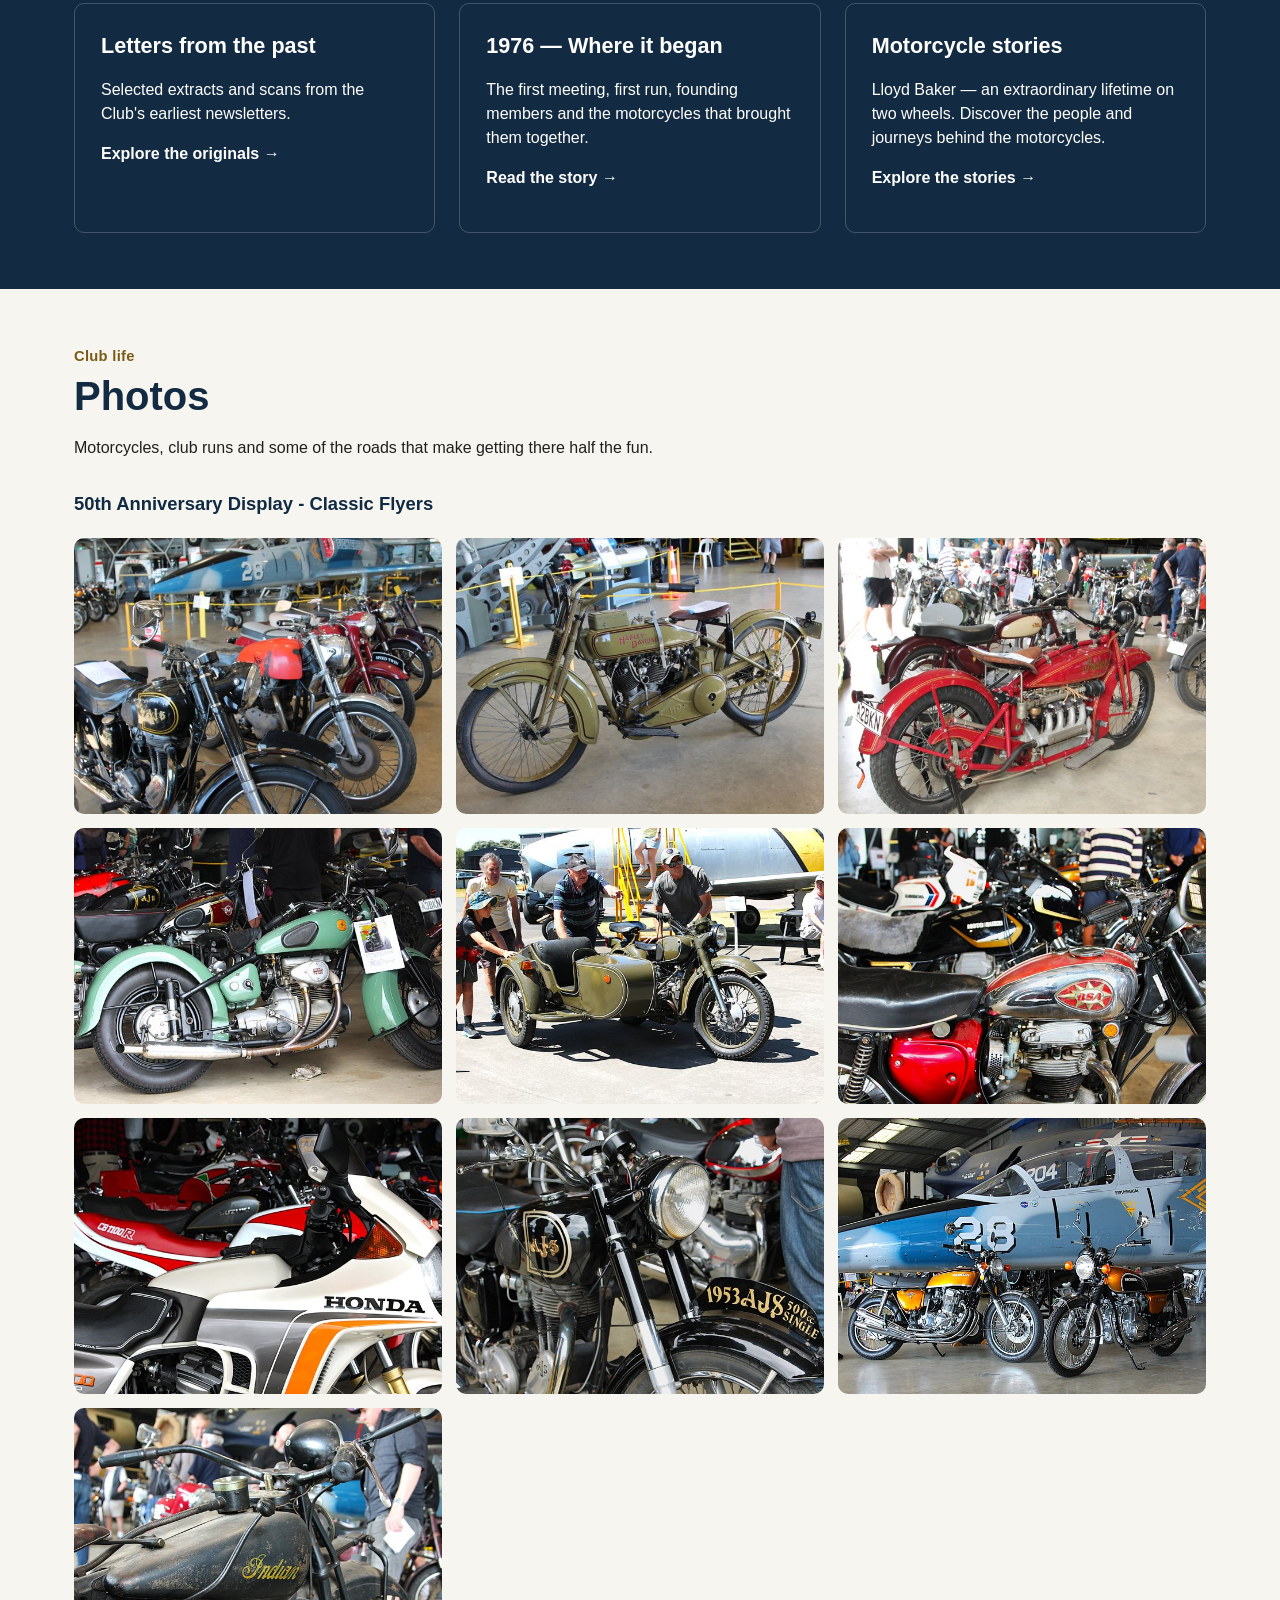
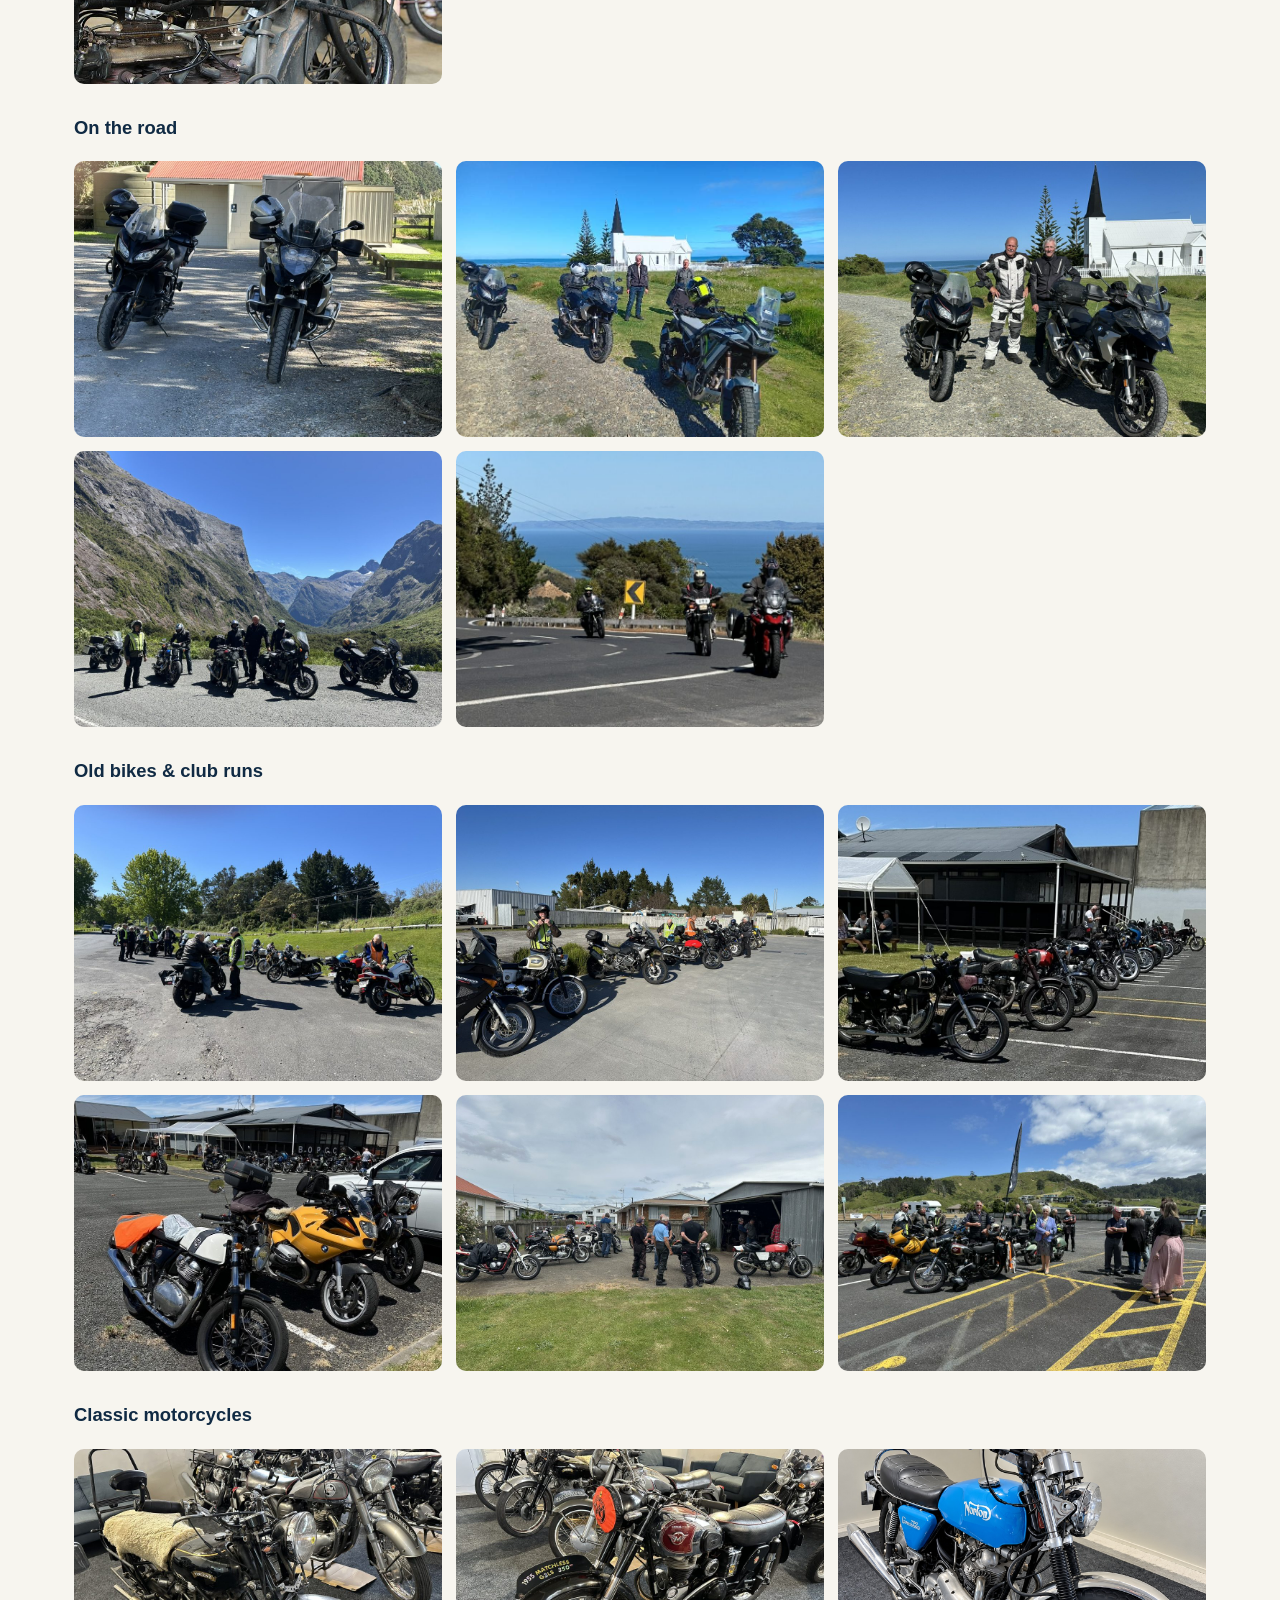
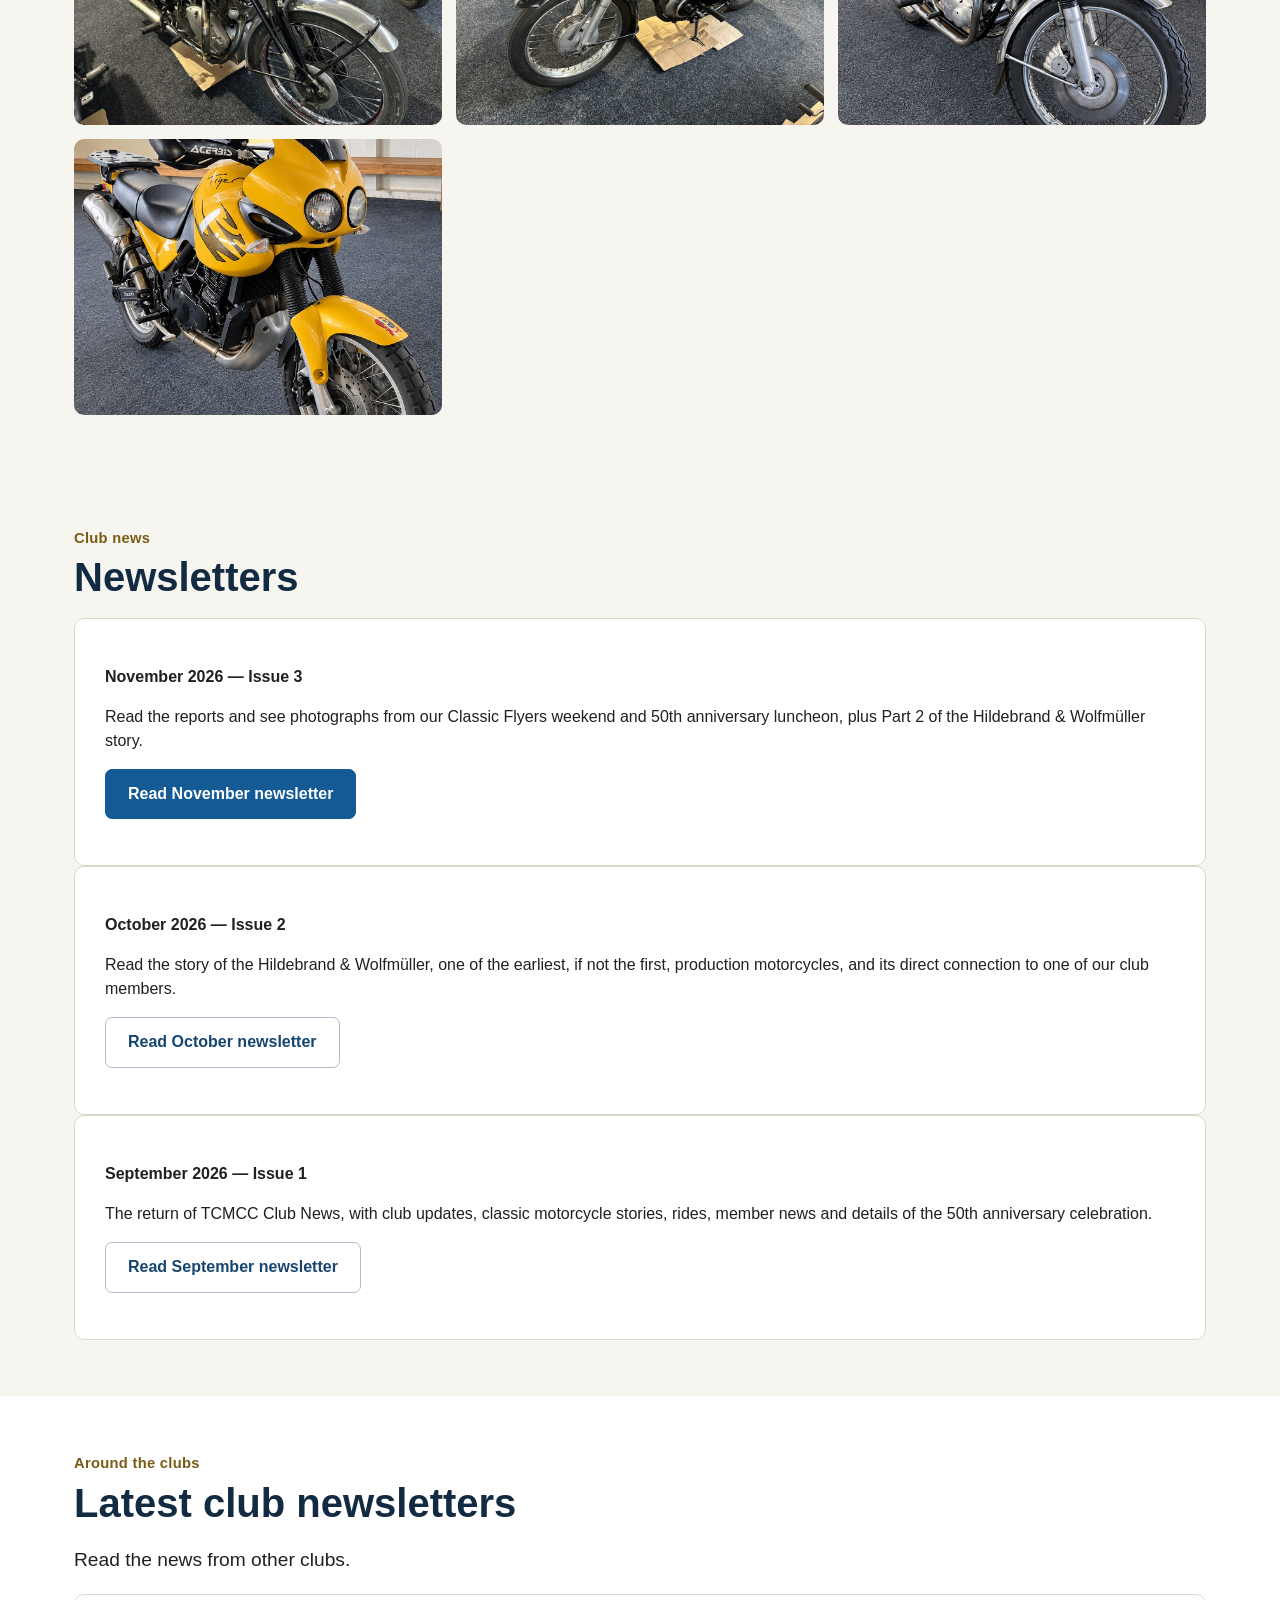
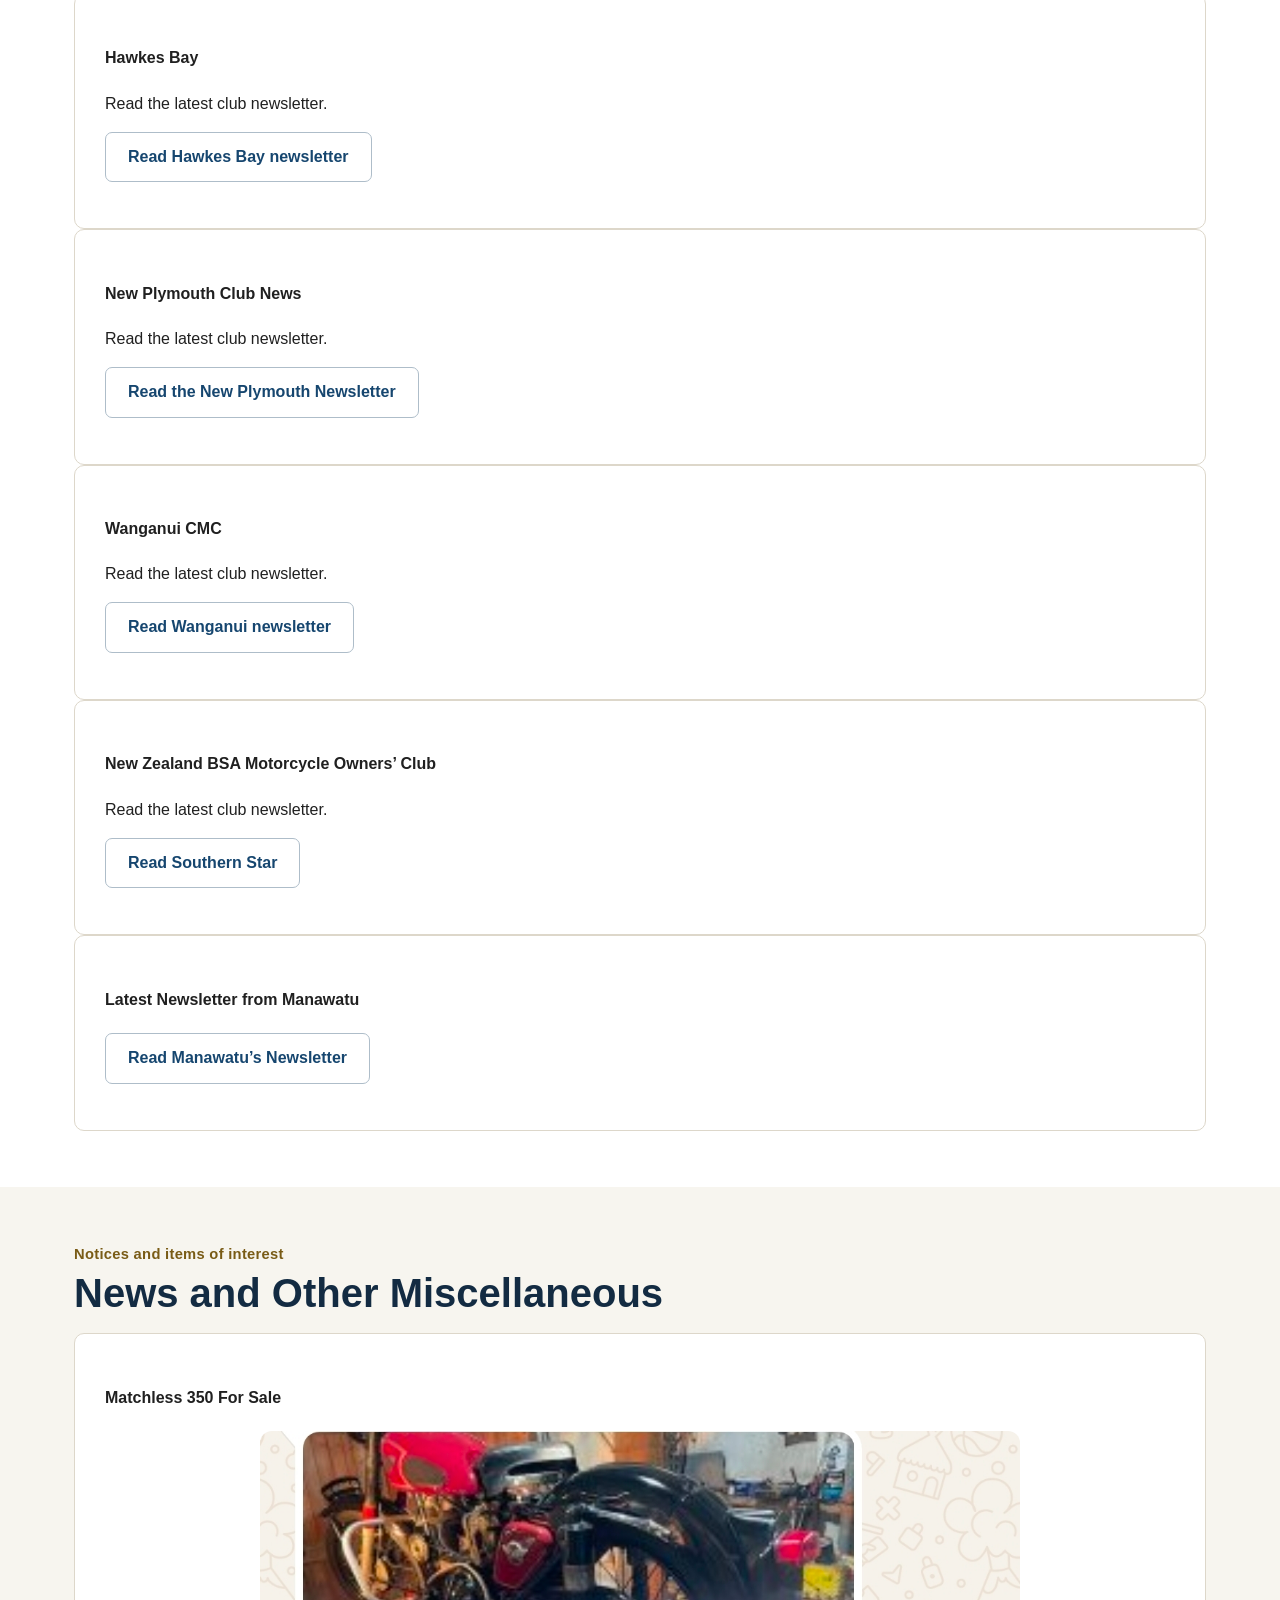
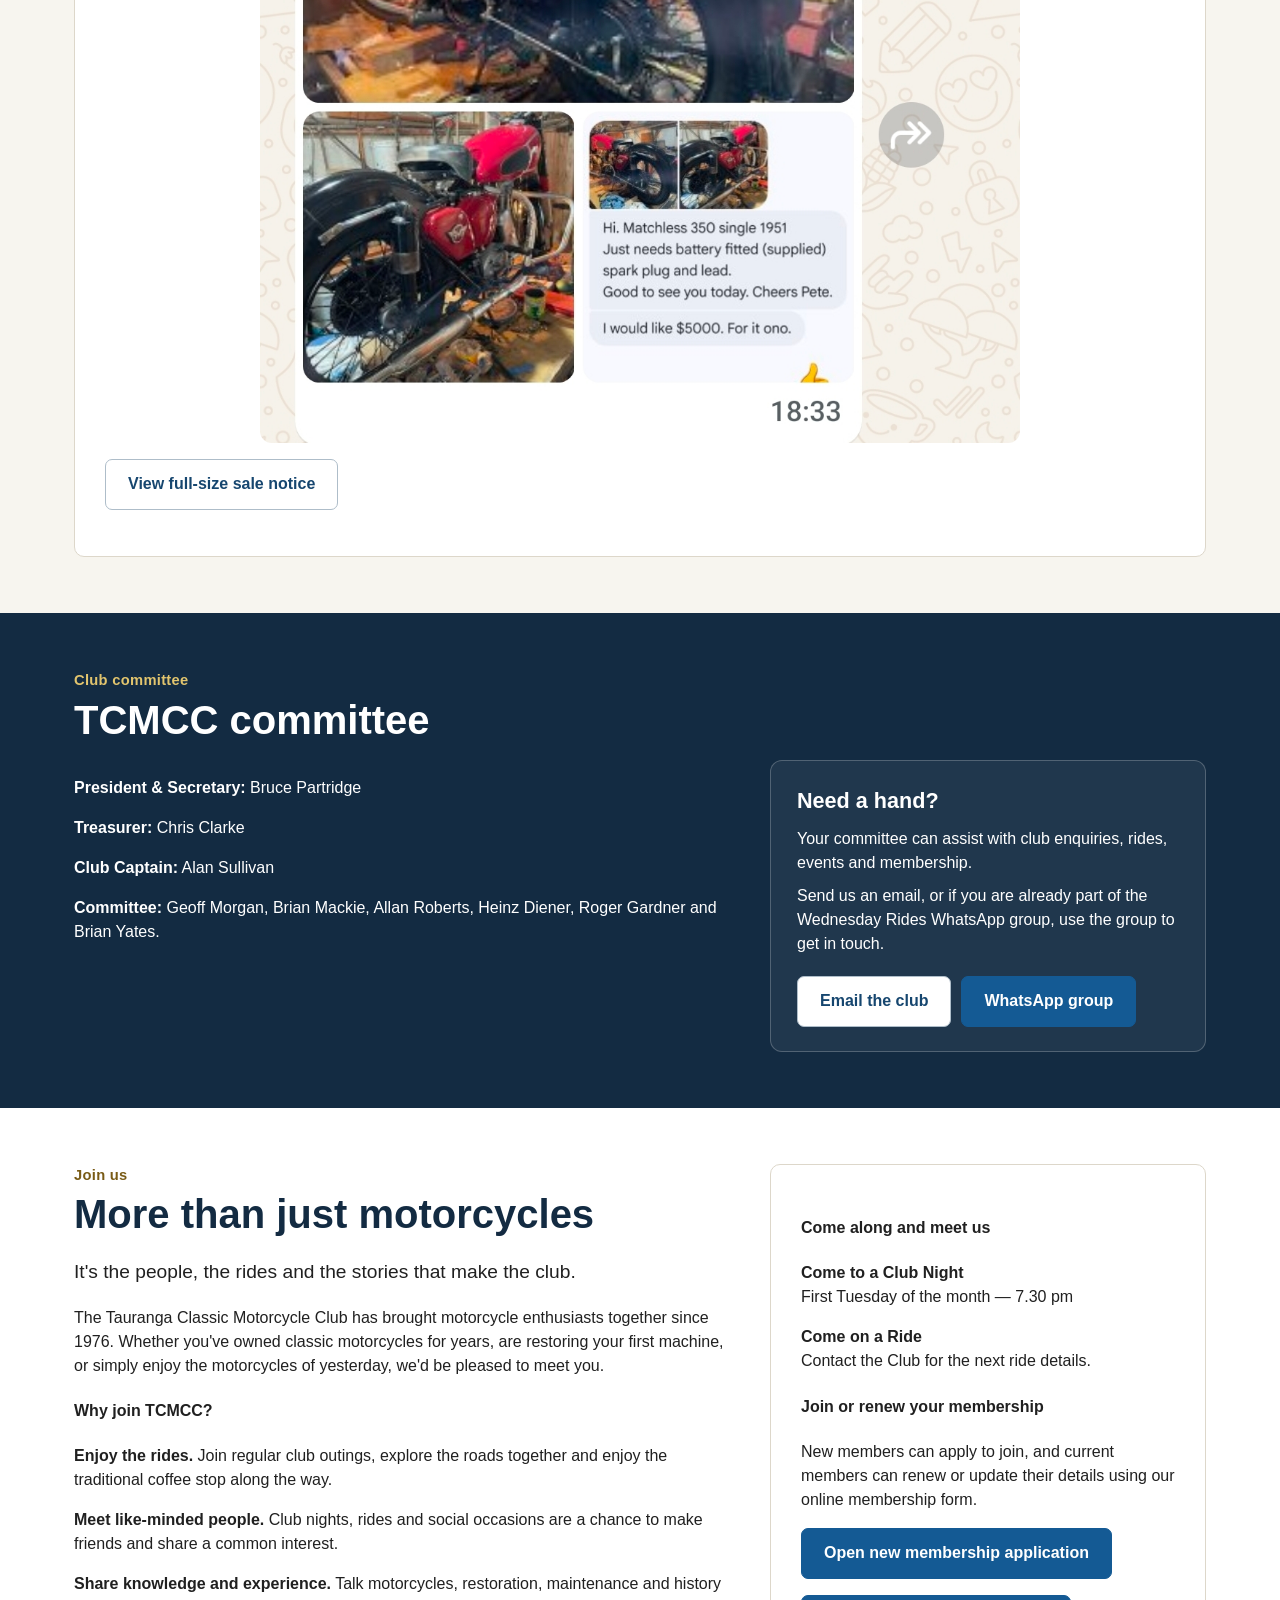
==== commit 485136ad: "Update New Plymouth newsletter to November 2026" ====
--- a/index.html
+++ b/index.html
@@ -310,13 +310,14 @@
 <aside class="latest-updates" aria-labelledby="latest-updates-title">
   <div class="latest-updates-header">
     <h3 id="latest-updates-title">What’s new — November 2026</h3>
-    <time datetime="2026-11-06">Updated 6 November 2026</time>
+    <time datetime="2026-11-08">Updated 8 November 2026</time>
   </div>
   <ul>
     <li><a href="rastus.html"><strong>Motorcycle stories:</strong> Lloyd Meets Rastus →</a> <time datetime="2026-11-06">Added 6 November 2026</time></li>
     <li><a href="graham-holmes.html"><strong>Motorcycle stories:</strong> Graham Holmes’ story →</a></li>
     <li><a href="#classic-flyers-50th"><strong>Photos:</strong> 50th Anniversary Display - Classic Flyers →</a></li>
     <li><a href="newsletters/TCMCC%20November%202026%20Newsletter.pdf" target="_blank" rel="noopener"><strong>Club newsletter:</strong> November Issue 3 →</a></li>
+    <li><a href="other-club-news/new-plymouth-club-news-november-2026.pdf" target="_blank" rel="noopener"><strong>Other club news:</strong> New Plymouth Newsletter →</a></li>
     <li><a href="other-club-news/wanganui-cmc-november-2026.pdf" target="_blank" rel="noopener"><strong>Other club news:</strong> Wanganui’s November newsletter →</a></li>
   </ul>
 </aside>
@@ -606,7 +607,7 @@
     <div class="panel">
       <h4>New Plymouth Club News</h4>
       <p>Read the latest club newsletter.</p>
-      <p><a class="button secondary" href="other-club-news/new-plymouth-club-news-october-2026.pdf" target="_blank" rel="noopener">Read the New Plymouth Newsletter</a></p>
+      <p><a class="button secondary" href="other-club-news/new-plymouth-club-news-november-2026.pdf" target="_blank" rel="noopener">Read the New Plymouth Newsletter</a></p>
     </div>
     <div class="panel">
       <h4>Wanganui CMC</h4>
